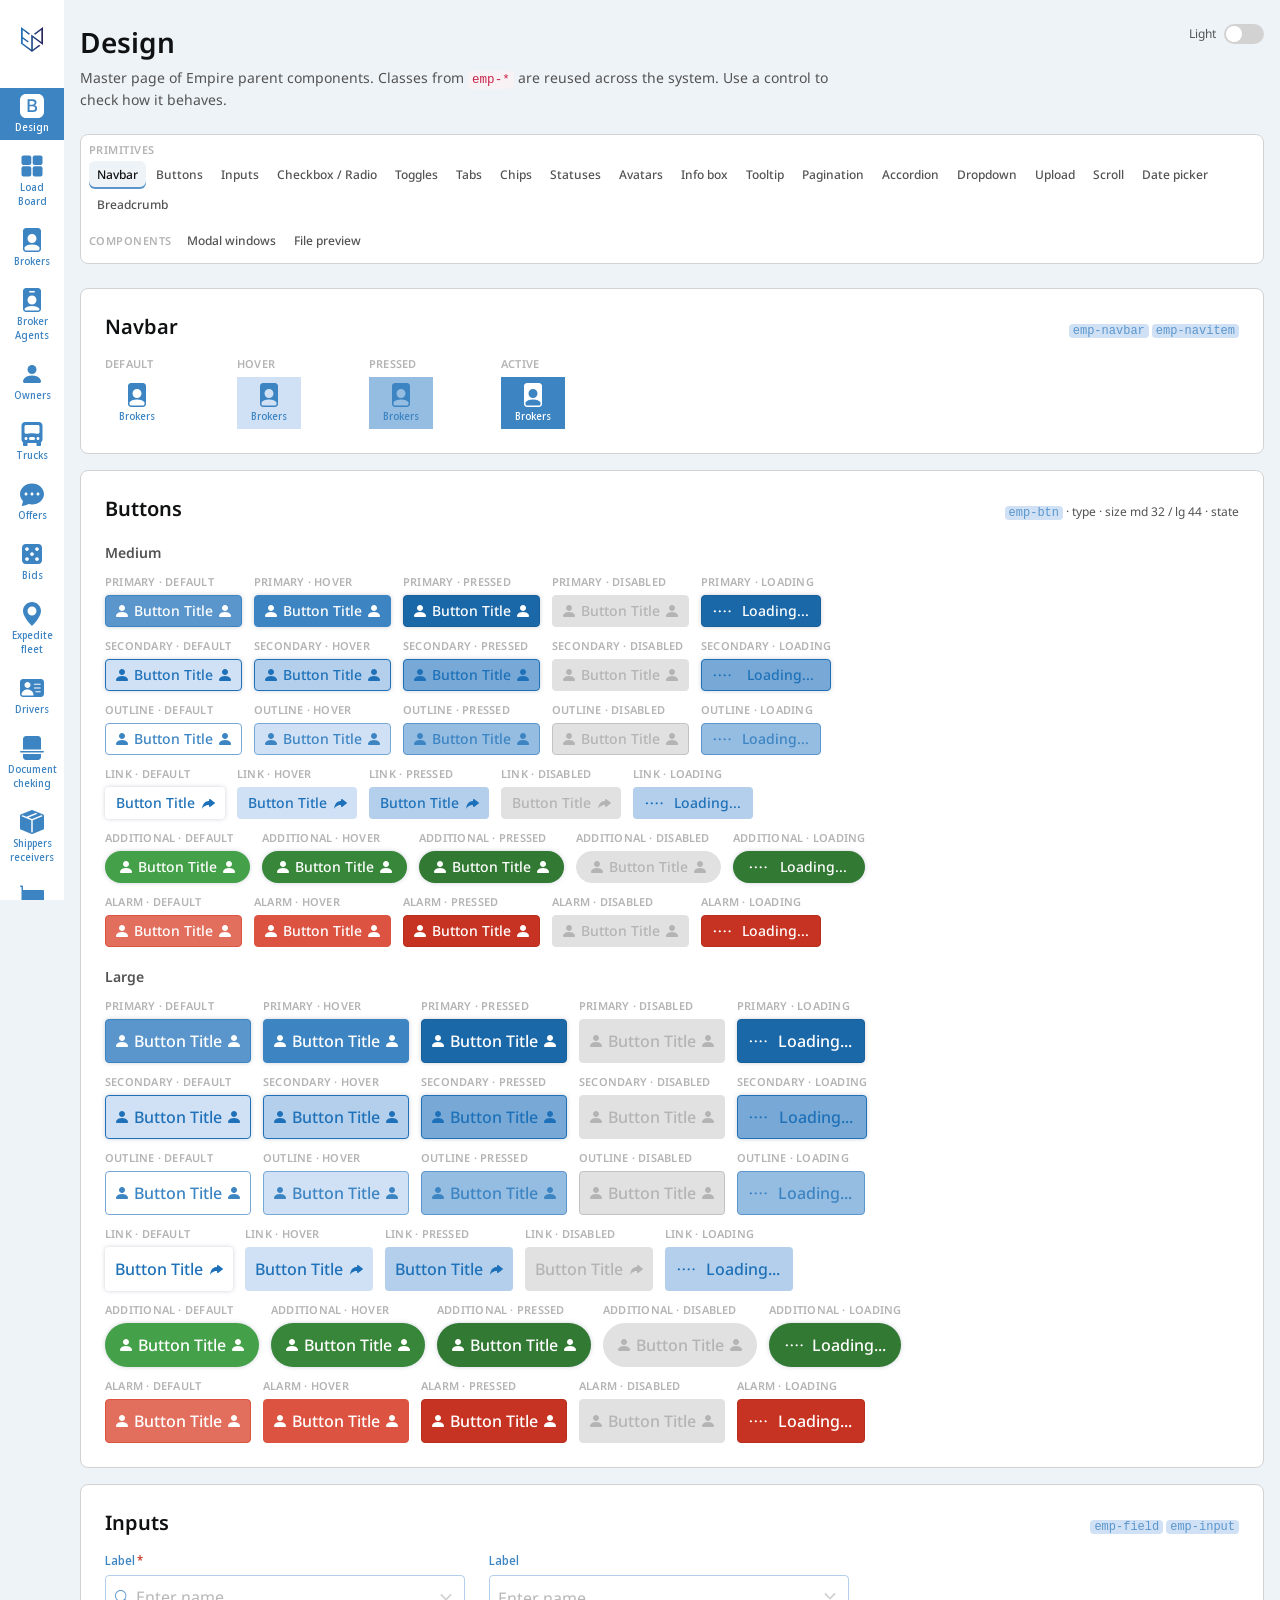
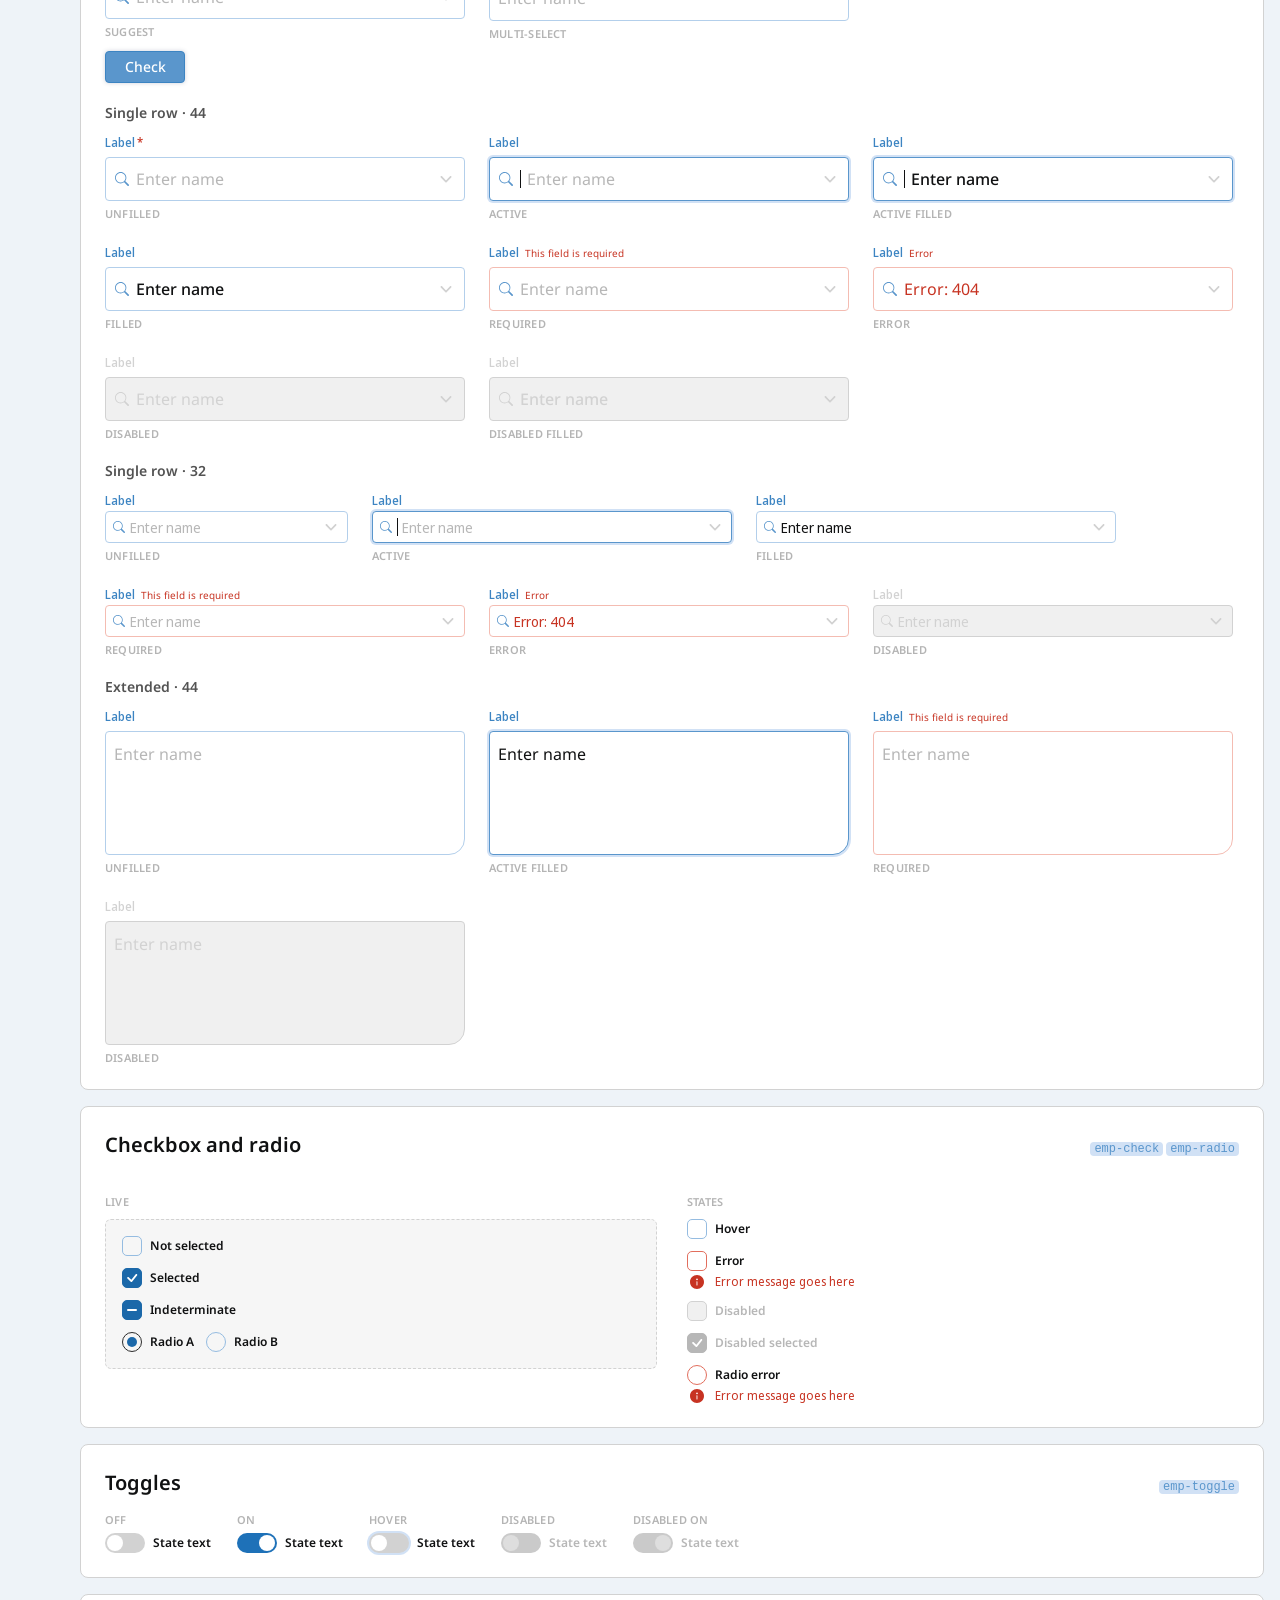
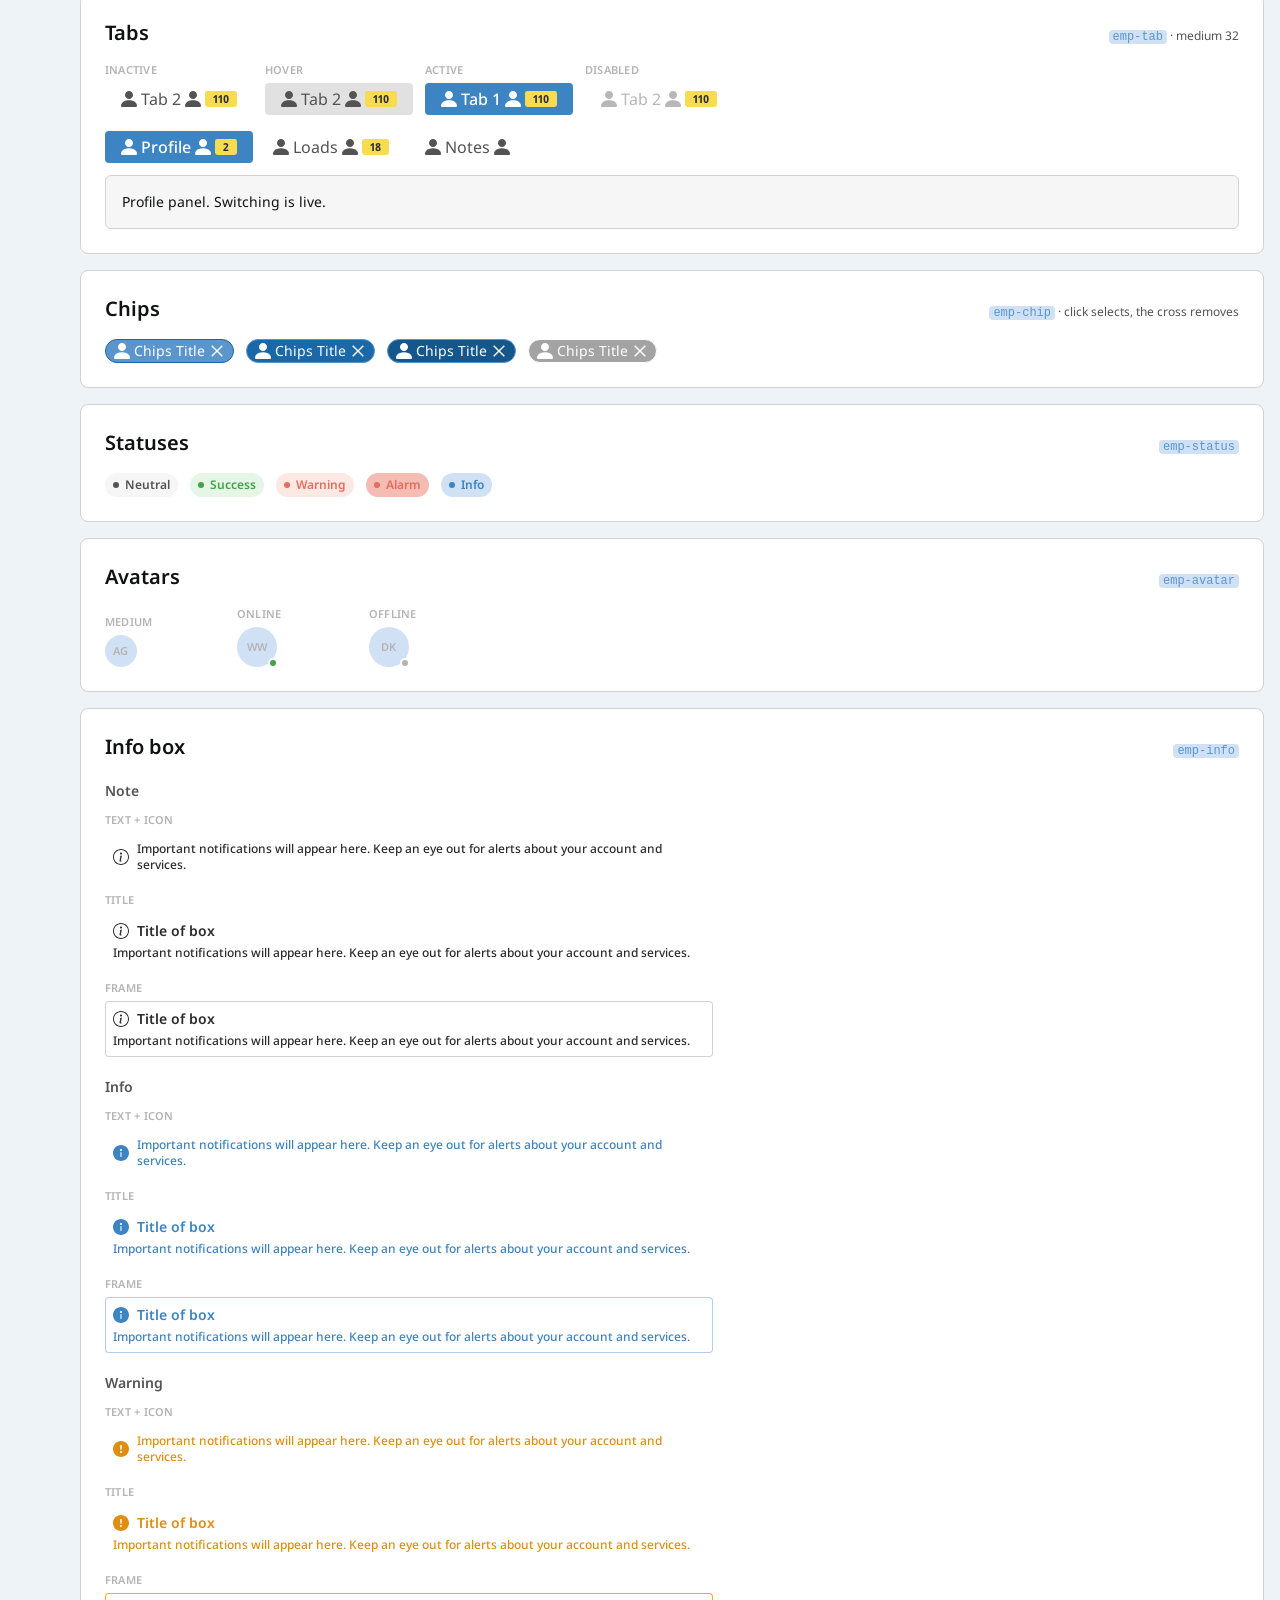
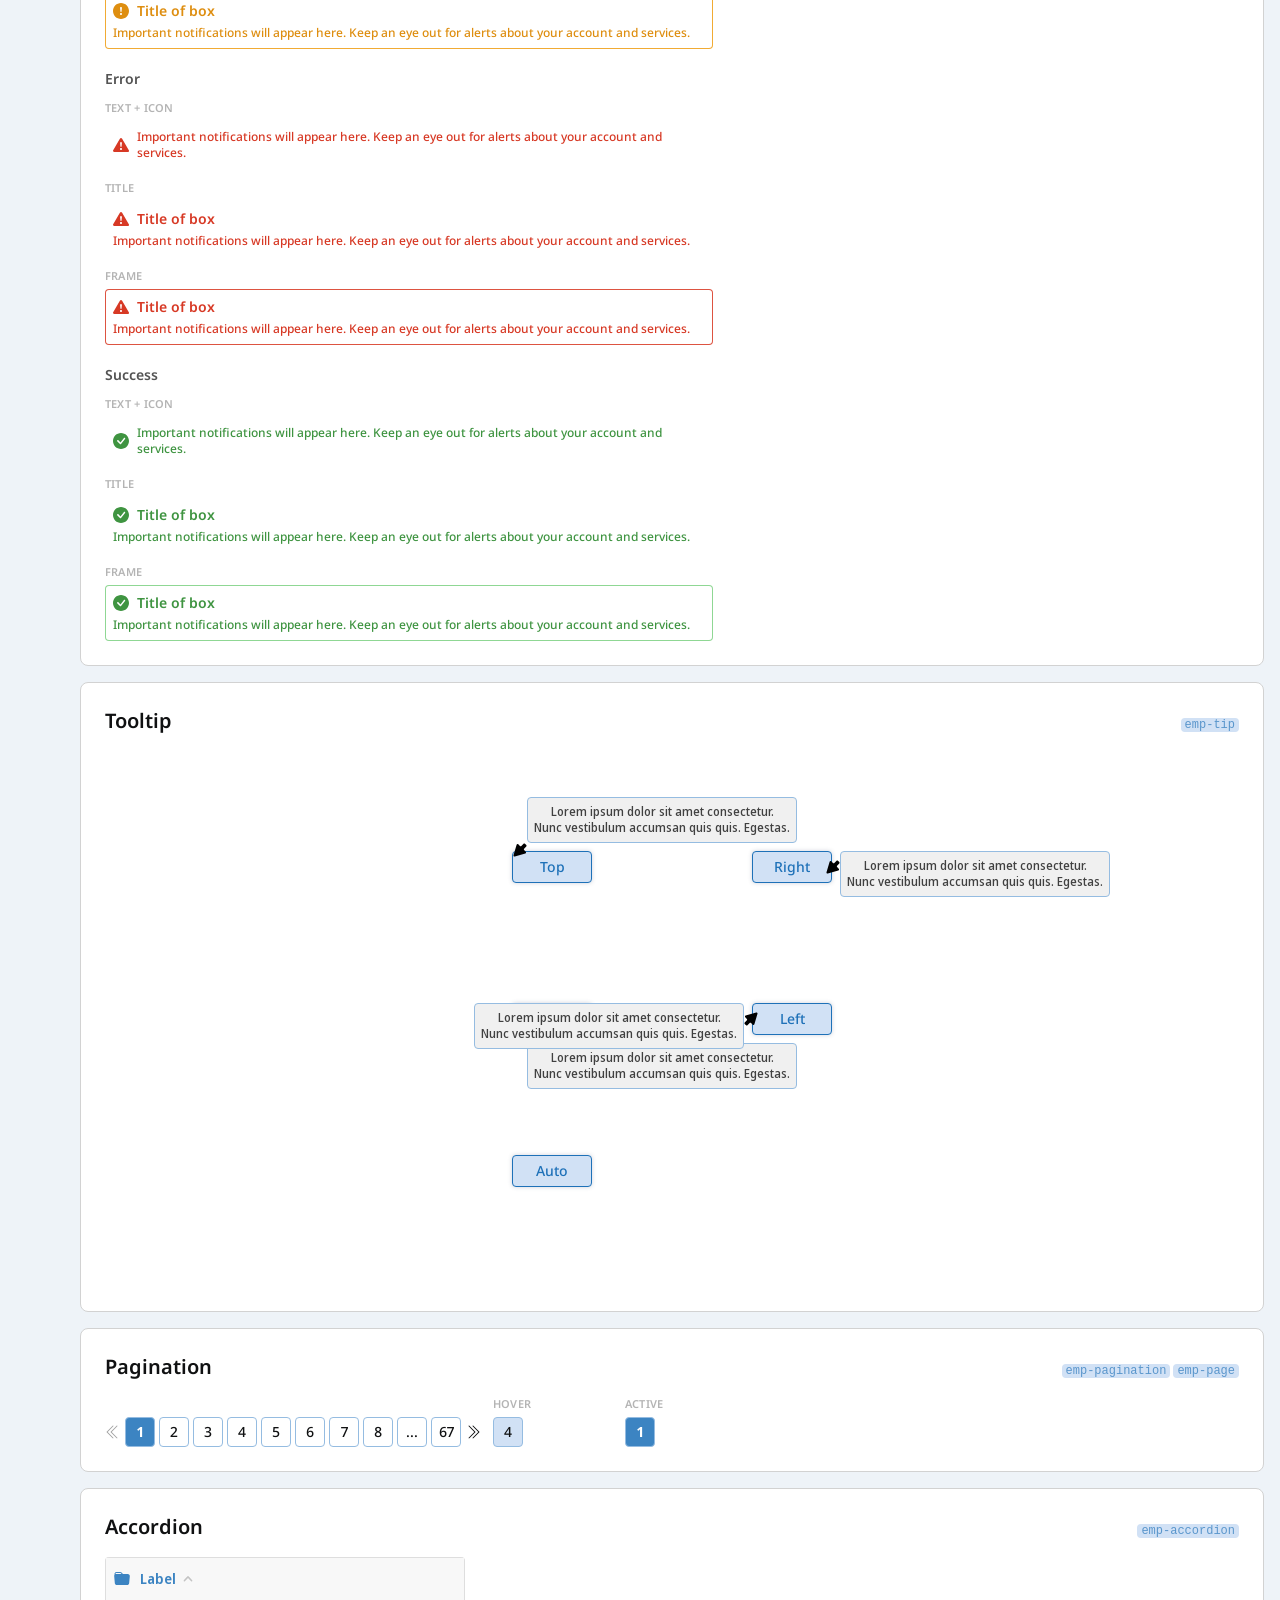
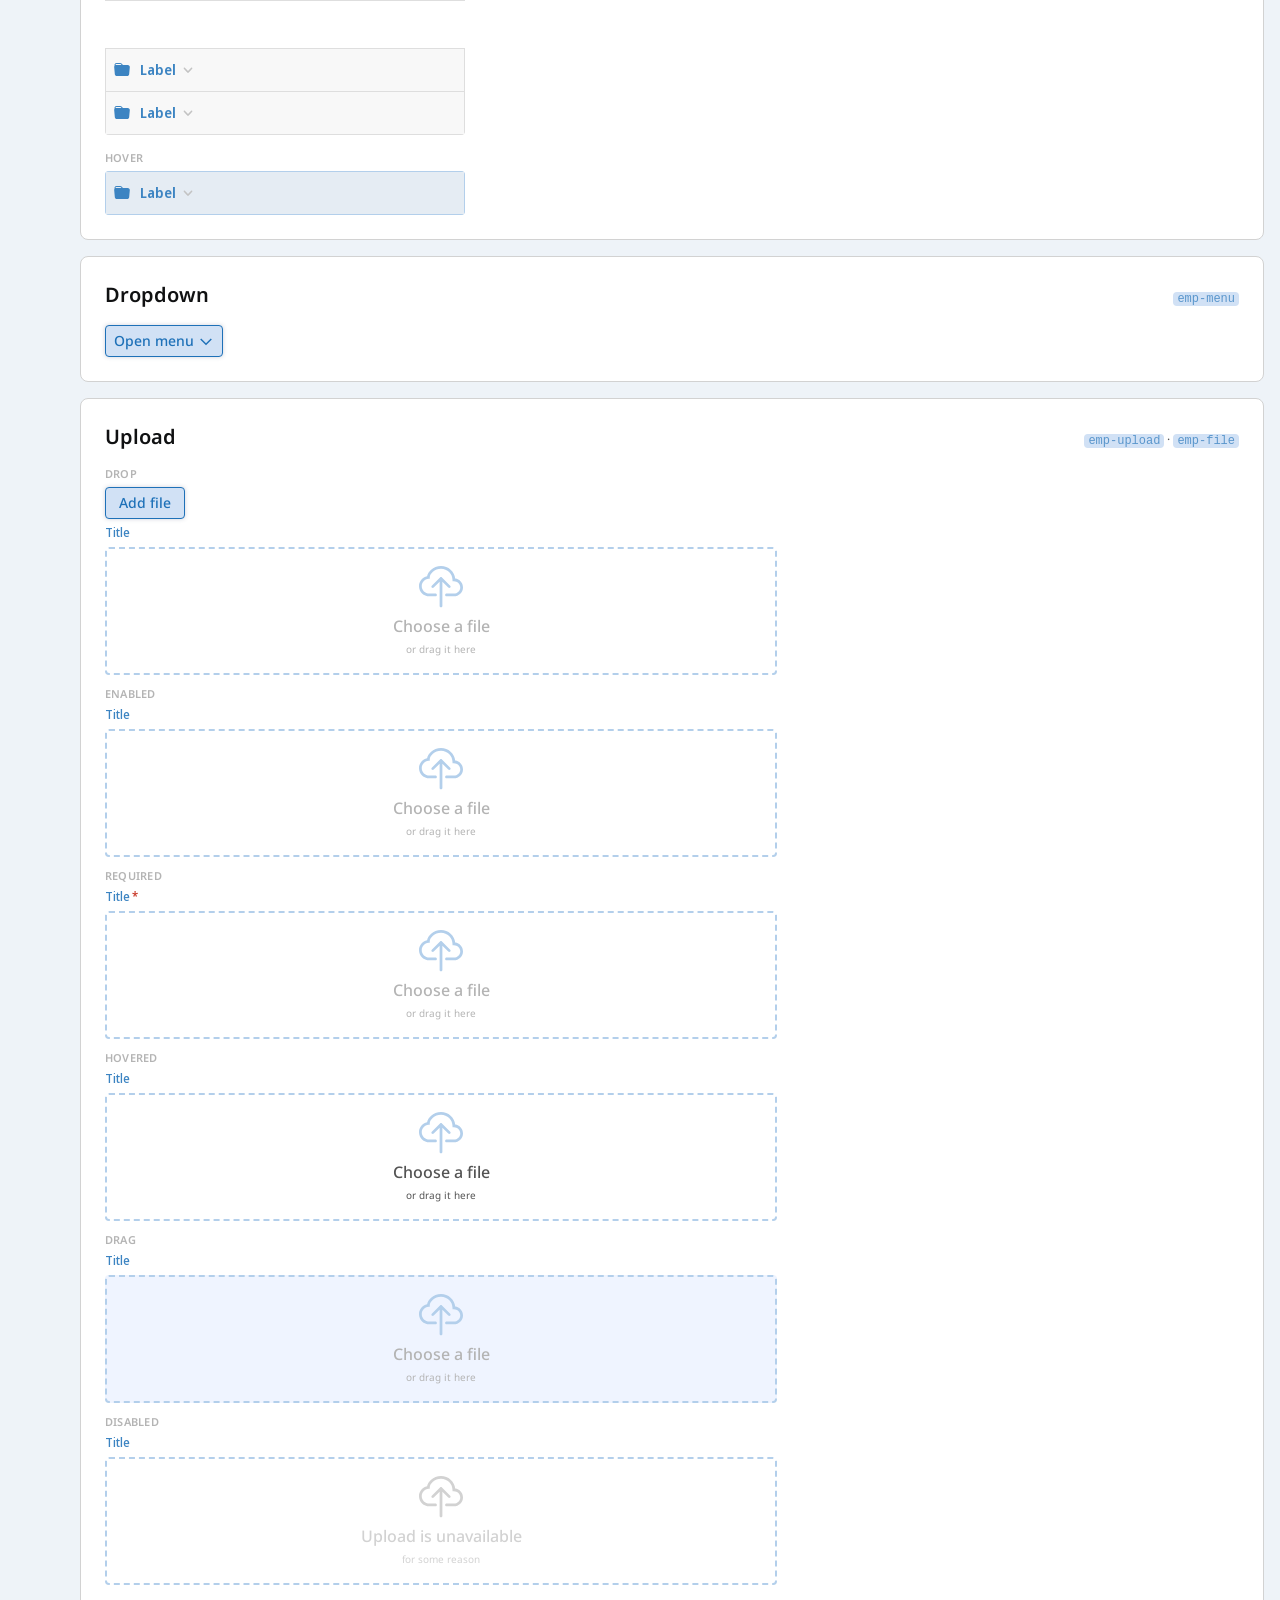
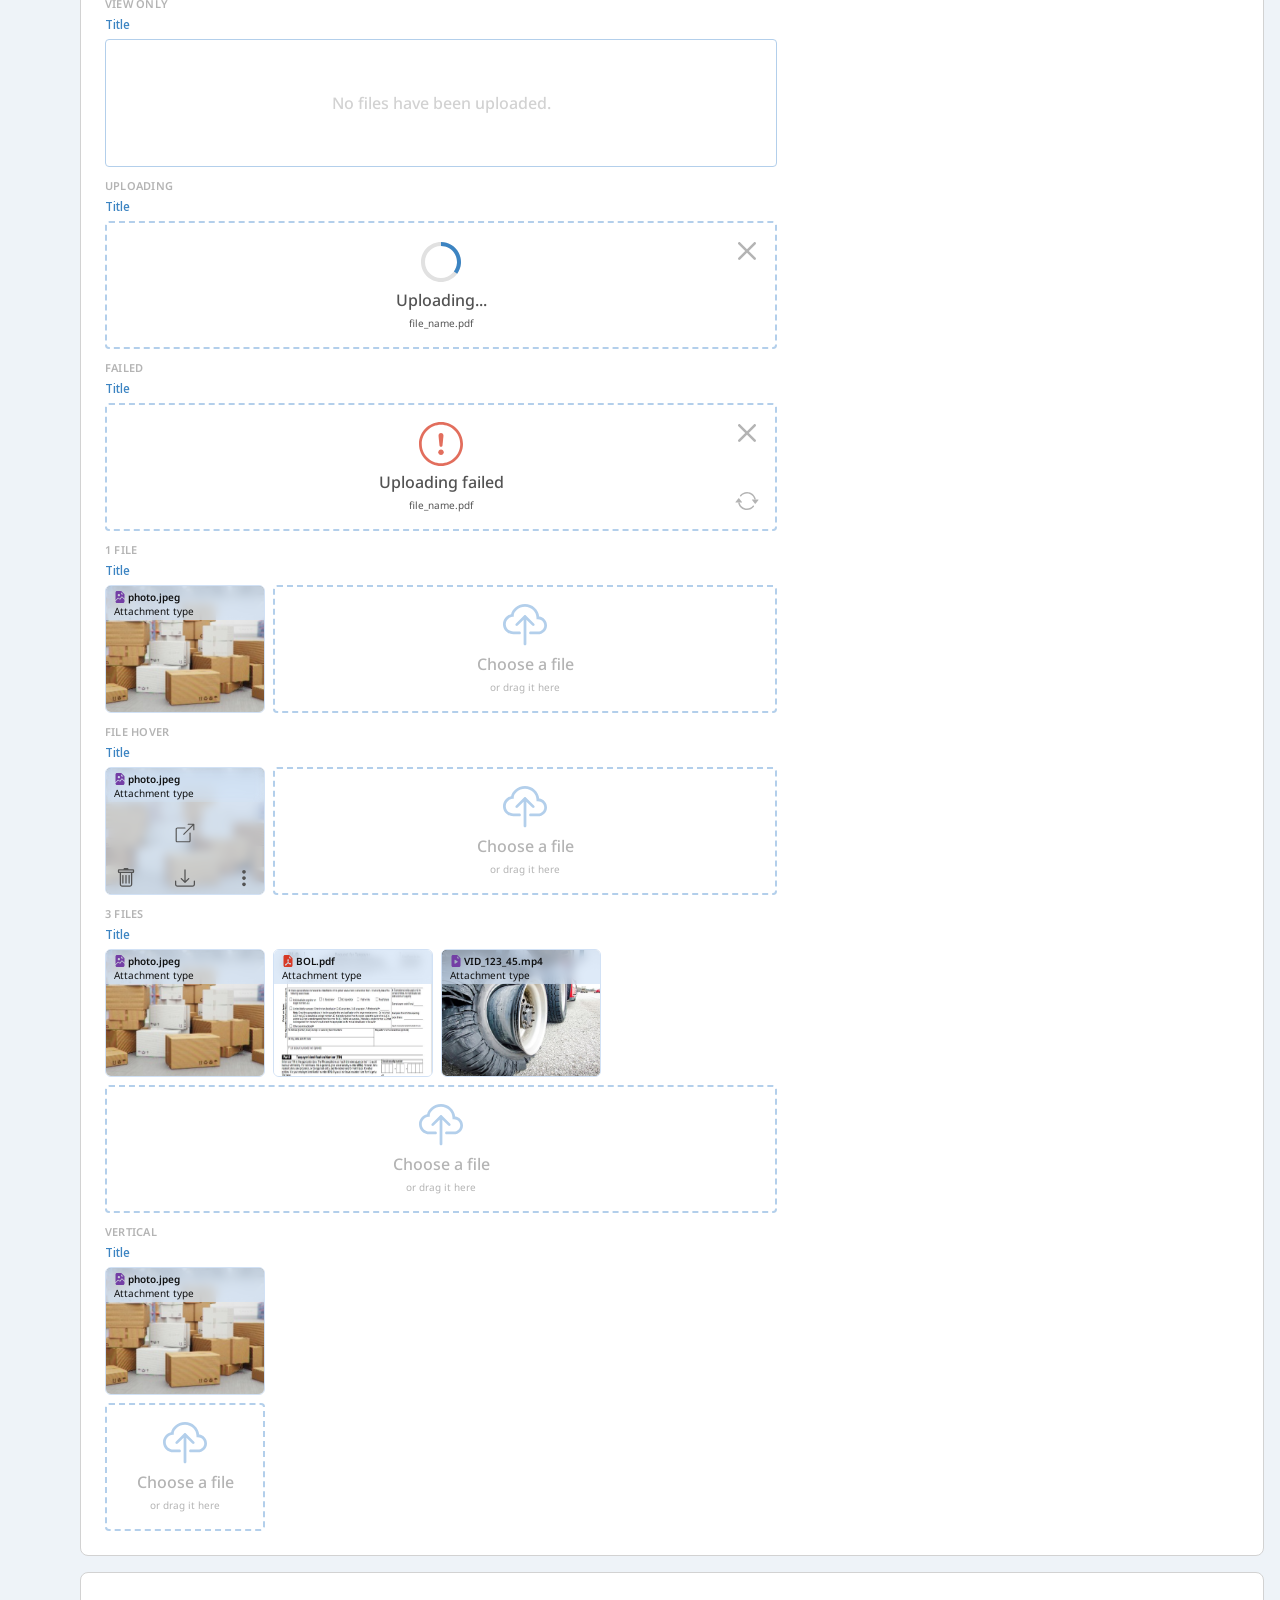
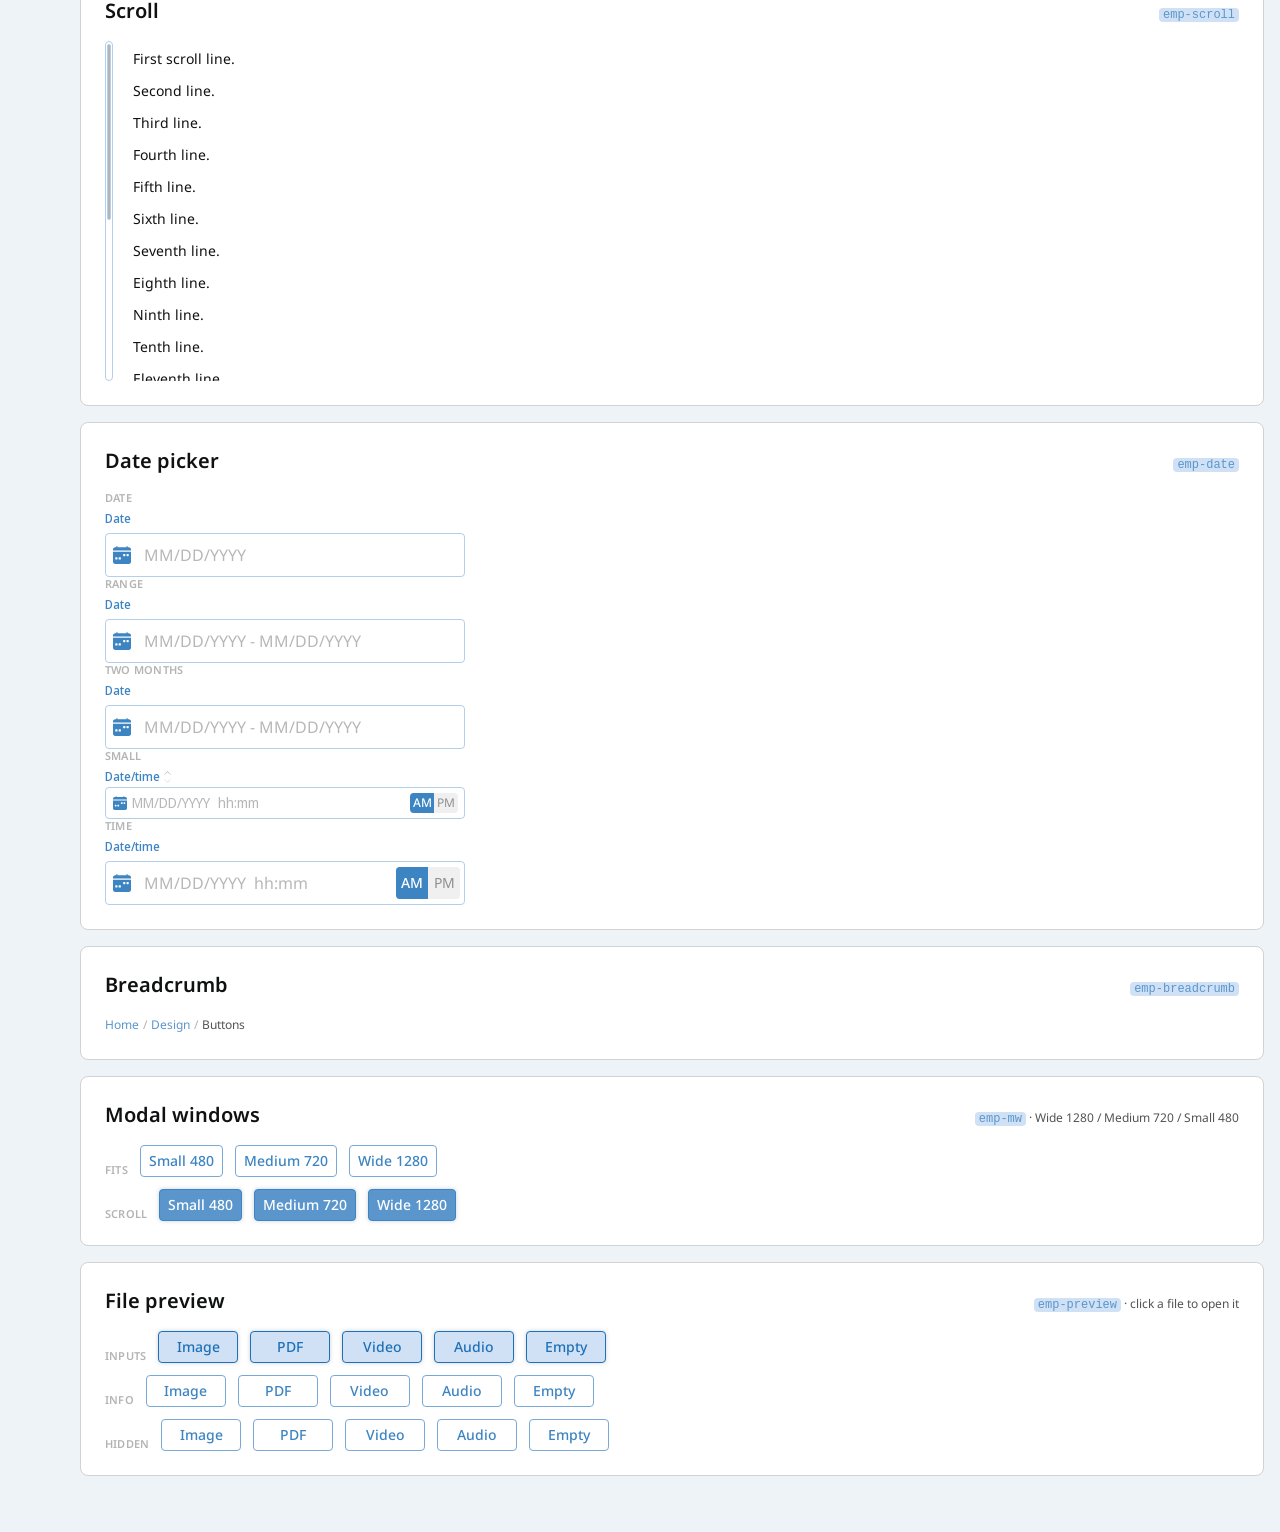
==== index.html @ f0c16c6b "Hide the empty PDF frame so it no longer covers the page. The frame stayed in the layout beside the " ====
<!DOCTYPE html>
<html lang="en">
<head>
    <meta charset="UTF-8">
    <meta name="viewport" content="width=device-width, initial-scale=1.0">
    <title>Design — Empire</title>
    <link rel="preconnect" href="https://fonts.googleapis.com">
    <link rel="preconnect" href="https://fonts.gstatic.com" crossorigin>
    <link href="https://fonts.googleapis.com/css2?family=Noto+Sans+Display:wght@400;500;600&family=Noto+Sans:wdth,wght@87.5,700;100,400;100,500;100,600;100,700&display=swap" rel="stylesheet">
    <link rel="stylesheet" href="https://cdn.jsdelivr.net/npm/bootstrap@3.4.1/dist/css/bootstrap.min.css">
    <link rel="stylesheet" href="css/empire.css?v=click34">
    <link rel="stylesheet" href="css/design.css?v=click24">
    <script>
        (function () {
            var theme = localStorage.getItem("emp-theme");
            if (theme === "dark" || theme === "light") {
                document.documentElement.setAttribute("data-theme", theme);
            }
        })();
    </script>
</head>
<body>
    <svg class="emp-sprite" aria-hidden="true">
        <symbol id="i-person" viewBox="0 0 12 12"><path fill="currentColor" d="M1 12C1 12 0 12 0 11C0 10 1 7 6 7C11 7 12 10 12 11C12 12 11 12 11 12H1Z"/><path fill="currentColor" d="M6 6C7.65685 6 9 4.65685 9 3C9 1.34315 7.65685 0 6 0C4.34315 0 3 1.34315 3 3C3 4.65685 4.34315 6 6 6Z"/></symbol>
        <symbol id="i-reply" viewBox="0 0 16 16"><path fill="currentColor" d="M5.92131 11.9003L1.35312 8.61889C0.882292 8.34142 0.882292 7.65858 1.35312 7.38111L5.92131 4.09969C6.39406 3.82109 7 4.15806 7 4.71858V6C8.5 6 13 6 14 14C11.5 9.5 7 10 7 10V11.2814C7 11.8419 6.39406 12.1789 5.92131 11.9003Z"/></symbol>
        <symbol id="i-plus" viewBox="0 0 16 16"><path d="M7 2h2v5h5v2H9v5H7V9H2V7h5V2z"/></symbol>
        <symbol id="i-x" viewBox="0 0 16 16"><path d="M3.2 2.2 8 7l4.8-4.8 1 1L9 8l4.8 4.8-1 1L8 9l-4.8 4.8-1-1L7 8 2.2 3.2l1-1z"/></symbol>
        <symbol id="i-x-lg" viewBox="0 0 24 24"><path fill="currentColor" d="M3.37658 3.37658C3.87868 2.87447 4.69275 2.87447 5.19485 3.37658L12 10.1817L18.8051 3.37658C19.3073 2.87447 20.1213 2.87447 20.6234 3.37658C21.1255 3.87868 21.1255 4.69275 20.6234 5.19485L13.8183 12L20.6234 18.8051C21.1255 19.3073 21.1255 20.1213 20.6234 20.6234C20.1213 21.1255 19.3073 21.1255 18.8051 20.6234L12 13.8183L5.19485 20.6234C4.69275 21.1255 3.87868 21.1255 3.37658 20.6234C2.87447 20.1213 2.87447 19.3073 3.37658 18.8051L10.1817 12L3.37658 5.19485C2.87447 4.69275 2.87447 3.87868 3.37658 3.37658Z"/></symbol>
        <symbol id="i-zoom-in" viewBox="0 0 24 24"><path fill="currentColor" fill-rule="evenodd" d="M9.75 18C14.3063 18 18 14.3063 18 9.75C18 5.19365 14.3063 1.5 9.75 1.5C5.19365 1.5 1.5 5.19365 1.5 9.75C1.5 14.3063 5.19365 18 9.75 18ZM19.5 9.75C19.5 15.1348 15.1348 19.5 9.75 19.5C4.36522 19.5 0 15.1348 0 9.75C0 4.36522 4.36522 0 9.75 0C15.1348 0 19.5 4.36522 19.5 9.75Z"/><path fill="currentColor" d="M15.5158 17.6132C15.5601 17.6732 15.6093 17.7307 15.6636 17.785L21.4393 23.5607C22.0251 24.1465 22.9749 24.1465 23.5607 23.5607C24.1465 22.9749 24.1465 22.0251 23.5607 21.4393L17.785 15.6636C17.7307 15.6093 17.6732 15.5601 17.6132 15.5158C17.0248 16.3169 16.3169 17.0248 15.5158 17.6132Z"/><path fill="currentColor" fill-rule="evenodd" d="M9.75 4.5C10.1642 4.5 10.5 4.83579 10.5 5.25V9H14.25C14.6642 9 15 9.33579 15 9.75C15 10.1642 14.6642 10.5 14.25 10.5H10.5V14.25C10.5 14.6642 10.1642 15 9.75 15C9.33579 15 9 14.6642 9 14.25V10.5H5.25C4.83579 10.5 4.5 10.1642 4.5 9.75C4.5 9.33579 4.83579 9 5.25 9H9V5.25C9 4.83579 9.33579 4.5 9.75 4.5Z"/></symbol>
        <symbol id="i-zoom-out" viewBox="0 0 24 24"><path fill="currentColor" fill-rule="evenodd" d="M9.75 18C14.3063 18 18 14.3063 18 9.75C18 5.19365 14.3063 1.5 9.75 1.5C5.19365 1.5 1.5 5.19365 1.5 9.75C1.5 14.3063 5.19365 18 9.75 18ZM19.5 9.75C19.5 15.1348 15.1348 19.5 9.75 19.5C4.36522 19.5 0 15.1348 0 9.75C0 4.36522 4.36522 0 9.75 0C15.1348 0 19.5 4.36522 19.5 9.75Z"/><path fill="currentColor" d="M15.5158 17.6132C15.5601 17.6732 15.6093 17.7307 15.6636 17.785L21.4393 23.5607C22.0251 24.1465 22.9749 24.1465 23.5607 23.5607C24.1465 22.9749 24.1465 22.0251 23.5607 21.4393L17.785 15.6636C17.7307 15.6093 17.6732 15.5601 17.6132 15.5158C17.0248 16.3169 16.3169 17.0248 15.5158 17.6132Z"/><path fill="currentColor" fill-rule="evenodd" d="M4.5 9.75C4.5 9.33579 4.83579 9 5.25 9H14.25C14.6642 9 15 9.33579 15 9.75C15 10.1642 14.6642 10.5 14.25 10.5H5.25C4.83579 10.5 4.5 10.1642 4.5 9.75Z"/></symbol>
        <symbol id="i-play" viewBox="0 0 24 24"><path fill="currentColor" d="M18.8946 13.0449L9.34919 18.5827C8.53875 19.0529 7.5 18.4842 7.5 17.5383V6.46269C7.5 5.51674 8.53875 4.94806 9.34919 5.41824L18.8946 10.956C19.7018 11.4243 19.7018 12.5767 18.8946 13.0449Z"/></symbol>
        <symbol id="i-play-lg" viewBox="0 0 40 40"><path fill="currentColor" d="M31.4911 21.7416L15.582 30.9712C14.2313 31.7549 12.5 30.8071 12.5 29.2305V10.7711C12.5 9.19456 14.2313 8.24677 15.582 9.0304L31.4911 18.2601C32.8363 19.0405 32.8363 20.9611 31.4911 21.7416Z"/></symbol>
        <symbol id="i-volume" viewBox="0 0 24 24"><path fill="currentColor" d="M17.3033 21.0156C19.6106 18.7083 21.0377 15.5208 21.0377 12C21.0377 8.47919 19.6106 5.29169 17.3033 2.98439L16.2426 4.04505C18.2785 6.0809 19.5377 8.8934 19.5377 12C19.5377 15.1066 18.2785 17.9191 16.2426 19.955L17.3033 21.0156Z"/><path fill="currentColor" d="M15.182 18.8943C16.9464 17.1299 18.0377 14.6924 18.0377 12C18.0377 9.30761 16.9464 6.87011 15.182 5.10571L14.1213 6.16637C15.6143 7.65933 16.5377 9.72183 16.5377 12C16.5377 14.2782 15.6143 16.3407 14.1213 17.8336L15.182 18.8943Z"/><path fill="currentColor" d="M13.0607 16.773C14.2822 15.5515 15.0377 13.864 15.0377 12C15.0377 10.136 14.2822 8.44854 13.0607 7.22703L12 8.28769C12.9501 9.23775 13.5377 10.5503 13.5377 12C13.5377 13.4497 12.9501 14.7622 12 15.7123L13.0607 16.773Z"/><path fill="currentColor" d="M10.0749 5.32403C10.3347 5.44892 10.5 5.7117 10.5 6.00001V18C10.5 18.2883 10.3347 18.5511 10.0749 18.676C9.81504 18.8009 9.50661 18.7658 9.28148 18.5857L5.73691 15.75H2.25C1.83579 15.75 1.5 15.4142 1.5 15V9.00001C1.5 8.58579 1.83579 8.25001 2.25 8.25001H5.73691L9.28148 5.41436C9.50661 5.23425 9.81504 5.19914 10.0749 5.32403Z"/></symbol>
        <symbol id="i-dots" viewBox="0 0 24 24"><path fill="currentColor" d="M14.25 19.5C14.25 20.7426 13.2426 21.75 12 21.75C10.7574 21.75 9.75 20.7426 9.75 19.5C9.75 18.2574 10.7574 17.25 12 17.25C13.2426 17.25 14.25 18.2574 14.25 19.5ZM14.25 12C14.25 13.2426 13.2426 14.25 12 14.25C10.7574 14.25 9.75 13.2426 9.75 12C9.75 10.7574 10.7574 9.75 12 9.75C13.2426 9.75 14.25 10.7574 14.25 12ZM14.25 4.5C14.25 5.74264 13.2426 6.75 12 6.75C10.7574 6.75 9.75 5.74264 9.75 4.5C9.75 3.25736 10.7574 2.25 12 2.25C13.2426 2.25 14.25 3.25736 14.25 4.5Z"/></symbol>
        <symbol id="i-expand" viewBox="0 0 24 24"><g transform="translate(0.038 15.037)"><path fill="currentColor" fill-rule="evenodd" d="M8.70495 0.21967C8.41206 -0.0732233 7.93718 -0.0732233 7.64429 0.21967L1.5 6.36396L1.5 2.2123C1.5 1.79809 1.16421 1.4623 0.750001 1.4623C0.335788 1.4623 0 1.79809 5.05762e-07 2.2123L0 8.17462C0 8.58883 0.335788 8.92462 0.750001 8.92462L6.71225 8.92462C7.12647 8.92462 7.46225 8.58883 7.46225 8.17462C7.46225 7.7604 7.12647 7.42462 6.71225 7.42462L2.56066 7.42462L8.70495 1.28033C8.99784 0.987437 8.99784 0.512563 8.70495 0.21967Z"/></g><g transform="translate(23.962 8.963) scale(-1 -1)"><path fill="currentColor" fill-rule="evenodd" d="M8.70495 0.21967C8.41206 -0.0732233 7.93718 -0.0732233 7.64429 0.21967L1.5 6.36396L1.5 2.2123C1.5 1.79809 1.16421 1.4623 0.750001 1.4623C0.335788 1.4623 0 1.79809 5.05762e-07 2.2123L0 8.17462C0 8.58883 0.335788 8.92462 0.750001 8.92462L6.71225 8.92462C7.12647 8.92462 7.46225 8.58883 7.46225 8.17462C7.46225 7.7604 7.12647 7.42462 6.71225 7.42462L2.56066 7.42462L8.70495 1.28033C8.99784 0.987437 8.99784 0.512563 8.70495 0.21967Z"/></g></symbol>
        <symbol id="i-fullscreen" viewBox="0 0 24 24"><g transform="translate(0.038 15.037)"><path fill="currentColor" fill-rule="evenodd" d="M8.70495 0.21967C8.41206 -0.0732233 7.93718 -0.0732233 7.64429 0.21967L1.5 6.36396L1.5 2.2123C1.5 1.79809 1.16421 1.4623 0.750001 1.4623C0.335788 1.4623 0 1.79809 5.05762e-07 2.2123L0 8.17462C0 8.58883 0.335788 8.92462 0.750001 8.92462L6.71225 8.92462C7.12647 8.92462 7.46225 8.58883 7.46225 8.17462C7.46225 7.7604 7.12647 7.42462 6.71225 7.42462L2.56066 7.42462L8.70495 1.28033C8.99784 0.987437 8.99784 0.512563 8.70495 0.21967Z"/></g><g transform="translate(23.962 15.037) scale(-1 1)"><path fill="currentColor" fill-rule="evenodd" d="M8.70495 0.21967C8.41206 -0.0732233 7.93718 -0.0732233 7.64429 0.21967L1.5 6.36396L1.5 2.2123C1.5 1.79809 1.16421 1.4623 0.750001 1.4623C0.335788 1.4623 0 1.79809 5.05762e-07 2.2123L0 8.17462C0 8.58883 0.335788 8.92462 0.750001 8.92462L6.71225 8.92462C7.12647 8.92462 7.46225 8.58883 7.46225 8.17462C7.46225 7.7604 7.12647 7.42462 6.71225 7.42462L2.56066 7.42462L8.70495 1.28033C8.99784 0.987437 8.99784 0.512563 8.70495 0.21967Z"/></g><g transform="translate(23.962 8.963) scale(-1 -1)"><path fill="currentColor" fill-rule="evenodd" d="M8.70495 0.21967C8.41206 -0.0732233 7.93718 -0.0732233 7.64429 0.21967L1.5 6.36396L1.5 2.2123C1.5 1.79809 1.16421 1.4623 0.750001 1.4623C0.335788 1.4623 0 1.79809 5.05762e-07 2.2123L0 8.17462C0 8.58883 0.335788 8.92462 0.750001 8.92462L6.71225 8.92462C7.12647 8.92462 7.46225 8.58883 7.46225 8.17462C7.46225 7.7604 7.12647 7.42462 6.71225 7.42462L2.56066 7.42462L8.70495 1.28033C8.99784 0.987437 8.99784 0.512563 8.70495 0.21967Z"/></g><g transform="translate(0.038 8.963) scale(1 -1)"><path fill="currentColor" fill-rule="evenodd" d="M8.70495 0.21967C8.41206 -0.0732233 7.93718 -0.0732233 7.64429 0.21967L1.5 6.36396L1.5 2.2123C1.5 1.79809 1.16421 1.4623 0.750001 1.4623C0.335788 1.4623 0 1.79809 5.05762e-07 2.2123L0 8.17462C0 8.58883 0.335788 8.92462 0.750001 8.92462L6.71225 8.92462C7.12647 8.92462 7.46225 8.58883 7.46225 8.17462C7.46225 7.7604 7.12647 7.42462 6.71225 7.42462L2.56066 7.42462L8.70495 1.28033C8.99784 0.987437 8.99784 0.512563 8.70495 0.21967Z"/></g></symbol>
        <symbol id="i-chevron" viewBox="0 0 16 16"><path d="M3.2 5.5 8 10.3l4.8-4.8 1 1L8 12.3 2.2 6.5l1-1z"/></symbol>
        <symbol id="i-chevron-sm" viewBox="0 0 16 16"><path fill="currentColor" fill-rule="evenodd" d="M4.09012 6.09298C4.21028 5.969 4.4051 5.969 4.52526 6.09298L8 9.67802L11.4747 6.09298C11.5949 5.969 11.7897 5.969 11.9099 6.09298C12.03 6.21695 12.03 6.41796 11.9099 6.54194L8.21757 10.3515C8.09741 10.4754 7.90259 10.4754 7.78243 10.3515L4.09012 6.54194C3.96996 6.41796 3.96996 6.21695 4.09012 6.09298Z"/><path fill="currentColor" fill-rule="evenodd" d="M3.80289 5.81459C4.08021 5.52847 4.53517 5.52847 4.81249 5.81459L8 9.10329L11.1875 5.81459C11.4648 5.52847 11.9198 5.52847 12.1971 5.81459C12.4676 6.0937 12.4676 6.54121 12.1971 6.82032L11.9099 6.54194L12.1971 6.82032L8.5048 10.6298C8.22748 10.916 7.77252 10.916 7.4952 10.6298L3.80289 6.82032C3.53237 6.54121 3.53237 6.0937 3.80289 5.81459"/></symbol>
        <symbol id="i-folder" viewBox="0 0 16 16"><path fill="currentColor" d="M9.82843 3H13.8099C14.986 3 15.9082 4.00984 15.8017 5.18107L15.1654 12.1811C15.0717 13.2112 14.208 14 13.1736 14H2.82643C1.79202 14 0.928294 13.2112 0.834643 12.1811L0.19828 5.18107C0.154224 4.69646 0.286278 4.23948 0.539556 3.87023L0.5 3C0.5 1.89543 1.39543 1 2.5 1H6.17157C6.70201 1 7.21071 1.21071 7.58579 1.58579L8.41421 2.41421C8.78929 2.78929 9.29799 3 9.82843 3ZM1.50647 3.11964C1.71927 3.04231 1.94935 3 2.19007 3H7.58579L6.87868 2.29289C6.69114 2.10536 6.43679 2 6.17157 2H2.5C1.95402 2 1.51024 2.43755 1.50017 2.98112L1.50647 3.11964Z"/></symbol>
        <symbol id="i-chevron-left" viewBox="0 0 16 16"><path fill="currentColor" fill-rule="evenodd" d="M8.35355 1.64645C8.54882 1.84171 8.54882 2.15829 8.35355 2.35355L2.70711 8L8.35355 13.6464C8.54882 13.8417 8.54882 14.1583 8.35355 14.3536C8.15829 14.5488 7.84171 14.5488 7.64645 14.3536L1.64645 8.35355C1.45118 8.15829 1.45118 7.84171 1.64645 7.64645L7.64645 1.64645C7.84171 1.45118 8.15829 1.45118 8.35355 1.64645Z"/><path fill="currentColor" fill-rule="evenodd" d="M12.3536 1.64645C12.5488 1.84171 12.5488 2.15829 12.3536 2.35355L6.70711 8L12.3536 13.6464C12.5488 13.8417 12.5488 14.1583 12.3536 14.3536C12.1583 14.5488 11.8417 14.5488 11.6464 14.3536L5.64645 8.35355C5.45118 8.15829 5.45118 7.84171 5.64645 7.64645L11.6464 1.64645C11.8417 1.45118 12.1583 1.45118 12.3536 1.64645Z"/></symbol>
        <symbol id="i-chevron-right" viewBox="0 0 16 16"><path fill="currentColor" fill-rule="evenodd" d="M3.64645 1.64645C3.84171 1.45118 4.15829 1.45118 4.35355 1.64645L10.3536 7.64645C10.5488 7.84171 10.5488 8.15829 10.3536 8.35355L4.35355 14.3536C4.15829 14.5488 3.84171 14.5488 3.64645 14.3536C3.45118 14.1583 3.45118 13.8417 3.64645 13.6464L9.29289 8L3.64645 2.35355C3.45118 2.15829 3.45118 1.84171 3.64645 1.64645Z"/><path fill="currentColor" fill-rule="evenodd" d="M7.64645 1.64645C7.84171 1.45118 8.15829 1.45118 8.35355 1.64645L14.3536 7.64645C14.5488 7.84171 14.5488 8.15829 14.3536 8.35355L8.35355 14.3536C8.15829 14.5488 7.84171 14.5488 7.64645 14.3536C7.45118 14.1583 7.45118 13.8417 7.64645 13.6464L13.2929 8L7.64645 2.35355C7.45118 2.15829 7.45118 1.84171 7.64645 1.64645Z"/></symbol>
        <symbol id="i-search" viewBox="0 0 16 16"><path d="M7 1.5a5.5 5.5 0 0 1 4.4 8.8l3 3-1.1 1.1-3-3A5.5 5.5 0 1 1 7 1.5zm0 2a3.5 3.5 0 1 0 0 7 3.5 3.5 0 0 0 0-7z"/></symbol>
        <symbol id="i-input-search" viewBox="0 0 14 14"><path fill="currentColor" d="M10.2744 9.0509C10.9663 8.10889 11.375 6.94592 11.375 5.6875C11.375 2.54638 8.82862 0 5.6875 0C2.54638 0 0 2.54638 0 5.6875C0 8.82862 2.54638 11.375 5.6875 11.375C6.94626 11.375 8.10951 10.9661 9.05166 10.2738L9.0509 10.2744C9.07671 10.3094 9.10545 10.3429 9.13713 10.3746L12.5063 13.7437C12.848 14.0854 13.402 14.0854 13.7437 13.7437C14.0854 13.402 14.0854 12.848 13.7437 12.5063L10.3746 9.13713C10.3429 9.10545 10.3094 9.07671 10.2744 9.0509ZM10.5 5.6875C10.5 8.34537 8.34537 10.5 5.6875 10.5C3.02963 10.5 0.875 8.34537 0.875 5.6875C0.875 3.02963 3.02963 0.875 5.6875 0.875C8.34537 0.875 10.5 3.02963 10.5 5.6875Z"/></symbol>
        <symbol id="i-input-search-sm" viewBox="0 0 12 12"><path fill="currentColor" d="M8.80662 7.75792C9.39969 6.95048 9.75 5.95365 9.75 4.875C9.75 2.18261 7.56739 0 4.875 0C2.18261 0 0 2.18261 0 4.875C0 7.56739 2.18261 9.75 4.875 9.75C5.95394 9.75 6.95101 9.3995 7.75856 8.80614L7.75792 8.80662C7.78004 8.83661 7.80467 8.86533 7.83182 8.89248L10.7197 11.7803C11.0126 12.0732 11.4874 12.0732 11.7803 11.7803C12.0732 11.4874 12.0732 11.0126 11.7803 10.7197L8.89248 7.83182C8.86533 7.80467 8.83661 7.78004 8.80662 7.75792ZM9 4.875C9 7.15317 7.15317 9 4.875 9C2.59683 9 0.75 7.15317 0.75 4.875C0.75 2.59683 2.59683 0.75 4.875 0.75C7.15317 0.75 9 2.59683 9 4.875Z"/></symbol>
        <symbol id="i-input-chevron" viewBox="0 0 20 20"><path fill="currentColor" fill-rule="evenodd" d="M5.11265 7.61622C5.26285 7.46125 5.50638 7.46125 5.65658 7.61622L10 12.0975L14.3434 7.61622C14.4936 7.46125 14.7371 7.46125 14.8873 7.61622C15.0376 7.77119 15.0376 8.02245 14.8873 8.17742L10.272 12.9393C10.1218 13.0943 9.87824 13.0943 9.72804 12.9393L5.11265 8.17742C4.96245 8.02245 4.96245 7.77119 5.11265 7.61622Z"/><path fill="currentColor" fill-rule="evenodd" d="M4.75362 7.26824C5.10027 6.91058 5.66896 6.91058 6.01561 7.26824L10 11.3791L13.9844 7.26824C14.331 6.91058 14.8997 6.91058 15.2464 7.26824C15.5845 7.61713 15.5845 8.17651 15.2464 8.52541L14.8873 8.17742M14.8873 8.17742L15.2464 8.52541L10.631 13.2873C10.2843 13.645 9.71565 13.645 9.369 13.2873L4.75362 8.52541C4.41546 8.17651 4.41546 7.61713 4.75362 7.26824"/></symbol>
        <symbol id="i-chip-x" viewBox="0 0 16 16"><path fill="currentColor" d="M2.25105 2.25105C2.58579 1.91632 3.1285 1.91632 3.46323 2.25105L8 6.78782L12.5368 2.25105C12.8715 1.91632 13.4142 1.91632 13.7489 2.25105C14.0837 2.58579 14.0837 3.1285 13.7489 3.46323L9.21218 8L13.7489 12.5368C14.0837 12.8715 14.0837 13.4142 13.7489 13.7489C13.4142 14.0837 12.8715 14.0837 12.5368 13.7489L8 9.21218L3.46323 13.7489C3.1285 14.0837 2.58579 14.0837 2.25105 13.7489C1.91632 13.4142 1.91632 12.8715 2.25105 12.5368L6.78782 8L2.25105 3.46323C1.91632 3.1285 1.91632 2.58579 2.25105 2.25105Z"/></symbol>
<symbol id="i-question" viewBox="0 0 24 24"><path fill="currentColor" d="M6.80977 0.21967C6.95042 0.0790176 7.14118 0 7.3401 0H16.6599C16.8588 0 17.0496 0.0790176 17.1902 0.21967L23.7803 6.80977C23.921 6.95042 24 7.14118 24 7.3401V16.6599C24 16.8588 23.921 17.0496 23.7803 17.1902L17.1902 23.7803C17.0496 23.921 16.8588 24 16.6599 24H7.3401C7.14118 24 6.95042 23.921 6.80977 23.7803L0.21967 17.1902C0.0790176 17.0496 0 16.8588 0 16.6599V7.3401C0 7.14118 0.0790176 6.95042 0.21967 6.80977L6.80977 0.21967ZM7.65076 1.5L1.5 7.65076V16.3492L7.65076 22.5H16.3492L22.5 16.3492V7.65076L16.3492 1.5H7.65076Z"/><path fill="currentColor" d="M7.88267 8.67922C7.87128 8.88355 8.03986 9.04907 8.2445 9.04907H9.48123C9.68834 9.04907 9.85302 8.88019 9.88084 8.67496C10.0143 7.69077 10.6898 6.97339 11.8938 6.97339C12.9221 6.97339 13.8648 7.48755 13.8648 8.72534C13.8648 9.67749 13.303 10.1155 12.4175 10.782C11.4082 11.5151 10.6084 12.3721 10.6656 13.7622L10.67 14.0874C10.6728 14.2925 10.8399 14.4573 11.045 14.4573H12.2615C12.4686 14.4573 12.6365 14.2894 12.6365 14.0823V13.9241C12.6365 12.8481 13.0459 12.5339 14.1504 11.696C15.0645 11.001 16.0166 10.2297 16.0166 8.61108C16.0166 6.34497 14.1028 5.25 12.0081 5.25C10.1075 5.25 8.02446 6.13592 7.88267 8.67922ZM10.218 17.3232C10.218 18.123 10.856 18.7134 11.732 18.7134C12.646 18.7134 13.2744 18.123 13.2744 17.3232C13.2744 16.4949 12.646 15.9141 11.732 15.9141C10.856 15.9141 10.218 16.4949 10.218 17.3232Z"/></symbol>
        <symbol id="i-info" viewBox="0 0 16 16"><path d="M8 1.5a6.5 6.5 0 1 1 0 13 6.5 6.5 0 0 1 0-13zM7.2 7h1.6v5H7.2V7zm0-2.5h1.6V6H7.2V4.5z"/></symbol>
        <symbol id="i-info-fill" viewBox="0 0 14 14"><path fill="currentColor" d="M7 0C10.866 0 14 3.13401 14 7C14 10.866 10.866 14 7 14C3.13401 14 0 10.866 0 7C0 3.13401 3.13401 0 7 0ZM6.99902 6.125C6.75066 6.125 6.54229 6.31342 6.51758 6.56055V9.62891C6.47096 10.0951 6.53054 10.5 6.99902 10.5C7.46705 10.4998 7.48406 10.0977 7.4375 9.63184V6.5625C7.4128 6.31549 7.24719 6.12518 6.99902 6.125ZM7 3.5C6.51675 3.5 6.125 3.89175 6.125 4.375C6.125 4.85825 6.51675 5.25 7 5.25C7.48325 5.25 7.875 4.85825 7.875 4.375C7.875 3.89175 7.48325 3.5 7 3.5Z"/></symbol>
        <symbol id="i-check" viewBox="0 0 20 20"><path fill="currentColor" d="M13.712 6.21209C14.0782 5.84597 14.6717 5.84597 15.0379 6.21209C15.3995 6.57371 15.4039 7.15727 15.0512 7.52434L10.0609 13.7622C10.0537 13.7712 10.046 13.7798 10.0379 13.7879C9.67175 14.154 9.07816 14.154 8.71204 13.7879L5.40398 10.4799C5.03787 10.1137 5.03787 9.52015 5.40398 9.15403C5.7701 8.78791 6.36369 8.78791 6.72981 9.15403L9.34671 11.7709L13.6872 6.24013C13.6949 6.23029 13.7032 6.22093 13.712 6.21209Z"/></symbol>
        <symbol id="i-cursor" viewBox="0 0 14 14"><path fill="currentColor" d="M13.2929 11.9683C13.6834 11.5778 13.6834 10.9446 13.2929 10.5541L11.0968 8.35801C10.7063 7.96749 10.7063 7.33432 11.0968 6.9438L12.7578 5.28284C13.2948 4.74585 13.0608 3.82982 12.3321 3.61614L1.75579 0.514852C0.996979 0.292345 0.29232 0.996988 0.514808 1.75581L3.61581 12.3321C3.82947 13.0608 4.74547 13.2948 5.28248 12.7579L6.9438 11.0967C7.33433 10.7062 7.96746 10.7063 8.35797 11.0968L10.5541 13.2929C10.9446 13.6834 11.5778 13.6834 11.9683 13.2929L13.2929 11.9683Z"/></symbol>
        <symbol id="i-info-circle" viewBox="0 0 16 16"><path fill="currentColor" d="M8 15C4.13401 15 1 11.866 1 8C1 4.13401 4.13401 1 8 1C11.866 1 15 4.13401 15 8C15 11.866 11.866 15 8 15ZM8 16C12.4183 16 16 12.4183 16 8C16 3.58172 12.4183 0 8 0C3.58172 0 0 3.58172 0 8C0 12.4183 3.58172 16 8 16Z"/><path fill="currentColor" d="M8.9307 6.58789L6.63969 6.875L6.55766 7.25586L7.00883 7.33789C7.3018 7.4082 7.36039 7.51367 7.29594 7.80664L6.55766 11.2754C6.3643 12.1719 6.66313 12.5938 7.36625 12.5938C7.91117 12.5938 8.54398 12.3418 8.83109 11.9961L8.91898 11.5801C8.71977 11.7559 8.4268 11.8262 8.23344 11.8262C7.95805 11.8262 7.85844 11.6328 7.92875 11.293L8.9307 6.58789Z"/><path fill="currentColor" d="M9 4.5C9 5.05228 8.55229 5.5 8 5.5C7.44772 5.5 7 5.05228 7 4.5C7 3.94772 7.44772 3.5 8 3.5C8.55229 3.5 9 3.94772 9 4.5Z"/></symbol>
        <symbol id="i-info-circle-fill" viewBox="0 0 16 16"><path fill="currentColor" d="M8 0C12.4183 0 16 3.58172 16 8C16 12.4183 12.4183 16 8 16C3.58172 16 0 12.4183 0 8C0 3.58172 3.58172 0 8 0ZM7.99805 7C7.71452 7.00021 7.47665 7.21497 7.44824 7.49707V11.0049C7.39498 11.5375 7.46303 11.9998 7.99805 12C8.53334 12 8.55323 11.5404 8.5 11.0078V7.5C8.47176 7.21757 8.28189 7 7.99805 7ZM8 4C7.44772 4 7 4.44772 7 5C7 5.55228 7.44772 6 8 6C8.55228 6 9 5.55228 9 5C9 4.44772 8.55228 4 8 4Z"/></symbol>
        <symbol id="i-warn-fill" viewBox="0 0 16 16"><path fill="currentColor" d="M16 8C16 12.4183 12.4183 16 8 16C3.58172 16 0 12.4183 0 8C0 3.58172 3.58172 0 8 0C12.4183 0 16 3.58172 16 8ZM8 4C7.46459 4 7.04623 4.46229 7.0995 4.99504L7.45025 8.50248C7.47849 8.78492 7.71616 9 8 9C8.28384 9 8.52151 8.78492 8.54975 8.50248L8.9005 4.99504C8.95377 4.46228 8.53541 4 8 4ZM8.00154 10C7.44926 10 7.00154 10.4477 7.00154 11C7.00154 11.5523 7.44926 12 8.00154 12C8.55383 12 9.00154 11.5523 9.00154 11C9.00154 10.4477 8.55383 10 8.00154 10Z"/></symbol>
        <symbol id="i-error-fill" viewBox="0 0 16 16"><path fill="currentColor" d="M8.98151 1.56642C8.53763 0.811193 7.46546 0.811193 7.02158 1.56642L0.164626 13.2331C-0.292407 14.0107 0.256279 15 1.14459 15H14.8585C15.7468 15 16.2955 14.0107 15.8385 13.2331L8.98151 1.56642ZM8 5C8.53541 5 8.95377 5.46228 8.9005 5.99504L8.54975 9.50248C8.52151 9.78492 8.28384 10 8 10C7.71616 10 7.47849 9.78492 7.45025 9.50248L7.0995 5.99504C7.04623 5.46229 7.46459 5 8 5ZM8.00154 11C8.55383 11 9.00154 11.4477 9.00154 12C9.00154 12.5523 8.55383 13 8.00154 13C7.44926 13 7.00154 12.5523 7.00154 12C7.00154 11.4477 7.44926 11 8.00154 11Z"/></symbol>
        <symbol id="i-success-fill" viewBox="0 0 16 16"><path fill="currentColor" d="M16 8C16 12.4183 12.4183 16 8 16C3.58172 16 0 12.4183 0 8C0 3.58172 3.58172 0 8 0C12.4183 0 16 3.58172 16 8ZM12.0303 4.96967C11.7374 4.67678 11.2626 4.67678 10.9697 4.96967C10.9626 4.97674 10.9559 4.98424 10.9498 4.9921L7.4774 9.41674L5.38388 7.32322C5.09098 7.03033 4.61611 7.03033 4.32322 7.32322C4.03032 7.61612 4.03032 8.09099 4.32322 8.38388L6.96966 11.0303C7.26256 11.3232 7.73743 11.3232 8.03032 11.0303C8.03685 11.0238 8.043 11.0169 8.04876 11.0097L12.041 6.01947C12.3232 5.72582 12.3196 5.25897 12.0303 4.96967Z"/></symbol>
        <symbol id="i-calendar" viewBox="0 0 16 16"><path d="M4 1.5h1.5V3h5V1.5H12V3h1.5A1.5 1.5 0 0 1 15 4.5v9A1.5 1.5 0 0 1 13.5 15h-11A1.5 1.5 0 0 1 1 13.5v-9A1.5 1.5 0 0 1 2.5 3H4V1.5zM2.5 6v7.5h11V6h-11z"/></symbol>
        <symbol id="i-calendar-fill" viewBox="0 0 18 18"><path fill="currentColor" d="M4.5 0.5625C4.5 0.25184 4.24816 0 3.9375 0C3.62684 0 3.375 0.25184 3.375 0.5625V1.125H2.25C1.00736 1.125 0 2.13236 0 3.375V4.5H18V3.375C18 2.13236 16.9926 1.125 15.75 1.125H14.625V0.5625C14.625 0.25184 14.3732 0 14.0625 0C13.7518 0 13.5 0.25184 13.5 0.5625V1.125H4.5V0.5625Z"/><path fill="currentColor" d="M18 15.75V5.625H0V15.75C0 16.9926 1.00736 18 2.25 18H15.75C16.9926 18 18 16.9926 18 15.75ZM10.6875 7.875H11.8125C12.1232 7.875 12.375 8.12684 12.375 8.4375V9.5625C12.375 9.87316 12.1232 10.125 11.8125 10.125H10.6875C10.3768 10.125 10.125 9.87316 10.125 9.5625V8.4375C10.125 8.12684 10.3768 7.875 10.6875 7.875ZM14.0625 7.875H15.1875C15.4982 7.875 15.75 8.12684 15.75 8.4375V9.5625C15.75 9.87316 15.4982 10.125 15.1875 10.125H14.0625C13.7518 10.125 13.5 9.87316 13.5 9.5625V8.4375C13.5 8.12684 13.7518 7.875 14.0625 7.875ZM2.25 11.8125C2.25 11.5018 2.50184 11.25 2.8125 11.25H3.9375C4.24816 11.25 4.5 11.5018 4.5 11.8125V12.9375C4.5 13.2482 4.24816 13.5 3.9375 13.5H2.8125C2.50184 13.5 2.25 13.2482 2.25 12.9375V11.8125ZM6.1875 11.25H7.3125C7.62316 11.25 7.875 11.5018 7.875 11.8125V12.9375C7.875 13.2482 7.62316 13.5 7.3125 13.5H6.1875C5.87684 13.5 5.625 13.2482 5.625 12.9375V11.8125C5.625 11.5018 5.87684 11.25 6.1875 11.25Z"/></symbol>
        <symbol id="i-date-prev" viewBox="0 0 16 16"><path fill="currentColor" fill-rule="evenodd" d="M10.8536 1.64645C11.0488 1.84171 11.0488 2.15829 10.8536 2.35355L5.20711 8L10.8536 13.6464C11.0488 13.8417 11.0488 14.1583 10.8536 14.3536C10.6583 14.5488 10.3417 14.5488 10.1464 14.3536L4.14645 8.35355C3.95118 8.15829 3.95118 7.84171 4.14645 7.64645L10.1464 1.64645C10.3417 1.45118 10.6583 1.45118 10.8536 1.64645Z"/></symbol>
        <symbol id="i-date-next" viewBox="0 0 16 16"><path fill="currentColor" fill-rule="evenodd" d="M5.14645 1.64645C5.34171 1.45118 5.65829 1.45118 5.85355 1.64645L11.8536 7.64645C12.0488 7.84171 12.0488 8.15829 11.8536 8.35355L5.85355 14.3536C5.65829 14.5488 5.34171 14.5488 5.14645 14.3536C4.95118 14.1583 4.95118 13.8417 5.14645 13.6464L10.7929 8L5.14645 2.35355C4.95118 2.15829 4.95118 1.84171 5.14645 1.64645Z"/></symbol>
        <symbol id="i-sort" viewBox="0 0 7 12"><path fill="#A5A5A5" fill-rule="evenodd" d="M6.61013 3.624C6.51455 3.71855 6.35958 3.71855 6.26399 3.624L3.5 0.88964L0.736006 3.624C0.640423 3.71855 0.485452 3.71855 0.389869 3.624C0.294286 3.52944 0.294286 3.37613 0.389869 3.28157L3.32693 0.376004C3.42252 0.281446 3.57749 0.281446 3.67307 0.376004L6.61013 3.28157C6.70571 3.37613 6.70571 3.52944 6.61013 3.624Z"/><path fill="#D2D2D2" fill-rule="evenodd" d="M0.389869 8.376C0.485452 8.28145 0.640422 8.28145 0.736005 8.376L3.5 11.1104L6.26399 8.376C6.35958 8.28145 6.51455 8.28145 6.61013 8.376C6.70571 8.47056 6.70571 8.62387 6.61013 8.71843L3.67307 11.624C3.57748 11.7186 3.42251 11.7186 3.32693 11.624L0.389869 8.71843C0.294286 8.62387 0.294286 8.47056 0.389869 8.376Z"/></symbol>
        <symbol id="nav-load-board" viewBox="0 0 24 24"><g>
        <g>
        <path d="M11.2939 3.5C11.2939 2.39543 10.3984 1.5 9.29388 1.5H3.5C2.39543 1.5 1.5 2.39543 1.5 3.5V8.93688C1.5 10.0414 2.39543 10.9369 3.5 10.9369H9.29388C10.3984 10.9369 11.2939 10.0414 11.2939 8.93688V3.5Z" fill="currentColor"/>
        <path d="M22.5 3.5C22.5 2.39543 21.6046 1.5 20.5 1.5H14.7061C13.6016 1.5 12.7061 2.39543 12.7061 3.5V8.93688C12.7061 10.0414 13.6016 10.9369 14.7061 10.9369H20.5C21.6046 10.9369 22.5 10.0414 22.5 8.93688V3.5Z" fill="currentColor"/>
        <path d="M11.2939 14.2769C11.2939 13.1724 10.3984 12.2769 9.29388 12.2769H3.5C2.39543 12.2769 1.5 13.1724 1.5 14.2769V20.5C1.5 21.6046 2.39543 22.5 3.5 22.5H9.29388C10.3984 22.5 11.2939 21.6046 11.2939 20.5V14.2769Z" fill="currentColor"/>
        <path d="M22.5 14.2769C22.5 13.1724 21.6046 12.2769 20.5 12.2769H14.7061C13.6016 12.2769 12.7061 13.1724 12.7061 14.2769V20.5C12.7061 21.6046 13.6016 22.5 14.7061 22.5H20.5C21.6046 22.5 22.5 21.6046 22.5 20.5V14.2769Z" fill="currentColor"/>
        </g>
        </g></symbol>
        <symbol id="nav-brokers" viewBox="0 0 24 24"><g>
        <path d="M18 0H6C4.34315 0 3 1.34314 3 3V21C3 22.6569 4.34315 24 6 24H18C19.6569 24 21 22.6569 21 21V3C21 1.34315 19.6569 0 18 0ZM16.5 10.5C16.5 12.9853 14.4853 15 12 15C9.51472 15 7.5 12.9853 7.5 10.5C7.5 8.01472 9.51472 6 12 6C14.4853 6 16.5 8.01472 16.5 10.5ZM12.0001 16.5C15.935 16.5 18.2184 17.7387 19.5 19.133V21C19.5 21.8284 18.8284 22.5 18 22.5H6C5.17157 22.5 4.5 21.8284 4.5 21V19.1331C5.7816 17.7388 8.06497 16.5 12.0001 16.5Z" fill="currentColor"/>
        </g></symbol>
        <symbol id="nav-broker-agents" viewBox="0 0 24 24"><g>
        <path d="M3 3C3 1.34315 4.34315 0 6 0H18C19.6569 0 21 1.34315 21 3V21C21 22.6569 19.6569 24 18 24H6C4.34315 24 3 22.6569 3 21V3ZM9.75 3C9.33579 3 9 3.33579 9 3.75C9 4.16421 9.33579 4.5 9.75 4.5H14.25C14.6642 4.5 15 4.16421 15 3.75C15 3.33579 14.6642 3 14.25 3H9.75ZM12 16.5C14.4853 16.5 16.5 14.4853 16.5 12C16.5 9.51472 14.4853 7.5 12 7.5C9.51472 7.5 7.5 9.51472 7.5 12C7.5 14.4853 9.51472 16.5 12 16.5ZM19.5 20.633C18.2184 19.2387 15.935 18 12.0001 18C8.06497 18 5.7816 19.2388 4.5 20.6331V21C4.5 21.8284 5.17157 22.5 6 22.5H18C18.8284 22.5 19.5 21.8284 19.5 21V20.633Z" fill="currentColor"/>
        </g></symbol>
        <symbol id="nav-owners" viewBox="0 0 18 18"><g>
        <g>
        <path d="M1.5 18C1.5 18 0 18 0 16.5C0 15 1.5 10.5 9 10.5C16.5 10.5 18 15 18 16.5C18 18 16.5 18 16.5 18H1.5Z" fill="currentColor"/>
        <path d="M9 9C11.4853 9 13.5 6.98528 13.5 4.5C13.5 2.01472 11.4853 0 9 0C6.51472 0 4.5 2.01472 4.5 4.5C4.5 6.98528 6.51472 9 9 9Z" fill="currentColor"/>
        </g>
        </g></symbol>
        <symbol id="nav-trucks" viewBox="0 0 24 24"><g>
        <path d="M1.5 3.75C1.5 1.67893 3.17893 0 5.25 0H18.75C20.8211 0 22.5 1.67893 22.5 3.75V17.25C22.5 18.4769 21.9108 19.5661 21 20.2503V23.25C21 23.6642 20.6642 24 20.25 24H17.25C16.8358 24 16.5 23.6642 16.5 23.25V21H7.5V23.25C7.5 23.6642 7.16421 24 6.75 24H3.75C3.33579 24 3 23.6642 3 23.25V20.2503C2.08916 19.5661 1.5 18.4769 1.5 17.25V3.75ZM4.5 4.5C4.5 3.67157 5.17157 3 6 3H18C18.8284 3 19.5 3.67157 19.5 4.5V10.3509C19.5 11.2875 18.6567 11.9876 17.7451 11.8404C16.3869 11.6211 13.8116 11.25 12 11.25C10.1884 11.25 7.61305 11.6211 6.25489 11.8404C5.34328 11.9876 4.5 11.2875 4.5 10.3509V4.5ZM6 18C6.82843 18 7.5 17.3284 7.5 16.5C7.5 15.6716 6.82843 15 6 15C5.17157 15 4.5 15.6716 4.5 16.5C4.5 17.3284 5.17157 18 6 18ZM18 18C18.8284 18 19.5 17.3284 19.5 16.5C19.5 15.6716 18.8284 15 18 15C17.1716 15 16.5 15.6716 16.5 16.5C16.5 17.3284 17.1716 18 18 18ZM10.5 15C9.67157 15 9 15.6716 9 16.5C9 17.3284 9.67157 18 10.5 18H13.5C14.3284 18 15 17.3284 15 16.5C15 15.6716 14.3284 15 13.5 15H10.5Z" fill-rule="evenodd" clip-rule="evenodd" fill="currentColor"/>
        </g></symbol>
        <symbol id="nav-offers" viewBox="0 0 24 24"><g>
        <path d="M24 12C24 17.799 18.6274 22.5 12 22.5C10.7749 22.5 9.59262 22.3394 8.47926 22.0408C7.60348 22.4846 5.59161 23.3376 2.20758 23.8916C1.90906 23.9405 1.68055 23.6282 1.79847 23.3496C2.32962 22.0949 2.80876 20.4242 2.95468 18.9001C1.11459 17.0548 0 14.6413 0 12C0 6.20101 5.37258 1.5 12 1.5C18.6274 1.5 24 6.20101 24 12ZM7.5 12C7.5 11.1716 6.82843 10.5 6 10.5C5.17157 10.5 4.5 11.1716 4.5 12C4.5 12.8284 5.17157 13.5 6 13.5C6.82843 13.5 7.5 12.8284 7.5 12ZM13.5 12C13.5 11.1716 12.8284 10.5 12 10.5C11.1716 10.5 10.5 11.1716 10.5 12C10.5 12.8284 11.1716 13.5 12 13.5C12.8284 13.5 13.5 12.8284 13.5 12ZM18 13.5C18.8284 13.5 19.5 12.8284 19.5 12C19.5 11.1716 18.8284 10.5 18 10.5C17.1716 10.5 16.5 11.1716 16.5 12C16.5 12.8284 17.1716 13.5 18 13.5Z" fill="currentColor"/>
        </g></symbol>
        <symbol id="nav-bids" viewBox="0 0 24 24"><g>
        <path d="M5.75 2C3.67893 2 2 3.67893 2 5.75V18.25C2 20.3211 3.67893 22 5.75 22H18.25C20.3211 22 22 20.3211 22 18.25V5.75C22 3.67893 20.3211 2 18.25 2H5.75ZM8.875 7C8.875 8.03553 8.03553 8.875 7 8.875C5.96447 8.875 5.125 8.03553 5.125 7C5.125 5.96447 5.96447 5.125 7 5.125C8.03553 5.125 8.875 5.96447 8.875 7ZM18.875 7C18.875 8.03553 18.0355 8.875 17 8.875C15.9645 8.875 15.125 8.03553 15.125 7C15.125 5.96447 15.9645 5.125 17 5.125C18.0355 5.125 18.875 5.96447 18.875 7ZM17 18.875C15.9645 18.875 15.125 18.0355 15.125 17C15.125 15.9645 15.9645 15.125 17 15.125C18.0355 15.125 18.875 15.9645 18.875 17C18.875 18.0355 18.0355 18.875 17 18.875ZM8.875 17C8.875 18.0355 8.03553 18.875 7 18.875C5.96447 18.875 5.125 18.0355 5.125 17C5.125 15.9645 5.96447 15.125 7 15.125C8.03553 15.125 8.875 15.9645 8.875 17ZM12 13.875C10.9645 13.875 10.125 13.0355 10.125 12C10.125 10.9645 10.9645 10.125 12 10.125C13.0355 10.125 13.875 10.9645 13.875 12C13.875 13.0355 13.0355 13.875 12 13.875Z" fill="currentColor"/>
        </g></symbol>
        <symbol id="nav-expedite-fleet" viewBox="0 0 24 24"><g>
        <path d="M12 24C12 24 21 15.4706 21 9C21 4.02944 16.9706 0 12 0C7.02944 0 3 4.02944 3 9C3 15.4706 12 24 12 24ZM12 13.5C9.51472 13.5 7.5 11.4853 7.5 9C7.5 6.51472 9.51472 4.5 12 4.5C14.4853 4.5 16.5 6.51472 16.5 9C16.5 11.4853 14.4853 13.5 12 13.5Z" fill="currentColor"/>
        </g></symbol>
        <symbol id="nav-drivers" viewBox="0 0 24 24"><g>
        <path d="M21 3C22.6569 3 24 4.34315 24 6V18C24 19.6569 22.6569 21 21 21H3C1.34315 21 0 19.6569 0 18V6C0 4.34315 1.34315 3 3 3H21ZM7.5 13.5C4.37002 13.5001 1.80064 15.5974 1.52539 18.2734C1.65395 18.9712 2.26509 19.4999 3 19.5H13.4395C13.4795 19.2551 13.5 19.0046 13.5 18.75C13.5 15.8506 10.8136 13.5001 7.5 13.5ZM15.75 15.25C15.4739 15.25 15.25 15.4739 15.25 15.75C15.25 16.0261 15.4739 16.25 15.75 16.25H20.25C20.5261 16.25 20.75 16.0261 20.75 15.75C20.75 15.4739 20.5261 15.25 20.25 15.25H15.75ZM14.25 11.5C13.9739 11.5 13.75 11.7239 13.75 12C13.75 12.2761 13.9739 12.5 14.25 12.5H20.25C20.5261 12.5 20.75 12.2761 20.75 12C20.75 11.7239 20.5261 11.5 20.25 11.5H14.25ZM7.5 6C5.84325 6.00012 4.5 7.34322 4.5 9C4.5 10.6568 5.84325 11.9999 7.5 12C9.15674 11.9999 10.5 10.6568 10.5 9C10.5 7.34323 9.15674 6.00013 7.5 6ZM14.25 7.75C13.9739 7.75 13.75 7.97386 13.75 8.25C13.75 8.52614 13.9739 8.75 14.25 8.75H20.25C20.5261 8.75 20.75 8.52614 20.75 8.25C20.75 7.97386 20.5261 7.75 20.25 7.75H14.25Z" fill="currentColor"/>
        </g></symbol>
        <symbol id="nav-document-checking" viewBox="0 0 24 24"><g>
        <g>
        <path d="M6 0H18C19.6569 0 21 1.34315 21 3V13.5H3V3C3 1.34314 4.34315 0 6 0Z" fill="currentColor"/>
        <path d="M3 18H21V21C21 22.6569 19.6569 24 18 24H6C4.34315 24 3 22.6569 3 21V18Z" fill="currentColor"/>
        <path d="M0.75 15C0.335786 15 0 15.3358 0 15.75C0 16.1642 0.335786 16.5 0.75 16.5H23.25C23.6642 16.5 24 16.1642 24 15.75C24 15.3358 23.6642 15 23.25 15H0.75Z" fill="currentColor"/>
        </g>
        </g></symbol>
        <symbol id="nav-shippers" viewBox="0 0 24 24"><g>
        <path d="M23.2928 4.45939C23.7199 4.63024 24 5.04391 24 5.50393V18.4962C24 18.9562 23.7199 19.3698 23.2928 19.5407L12.4178 23.8907C12.1496 23.998 11.8504 23.998 11.5822 23.8907L0.707186 19.5407C0.28007 19.3698 0 18.9562 0 18.4962V5.50393C0 5.04391 0.28007 4.63024 0.707186 4.45939L11.1644 0.276467C11.169 0.274619 11.1736 0.272788 11.1782 0.270972L11.5822 0.109394C11.8504 0.00210963 12.1496 0.00210923 12.4178 0.109394L12.8218 0.270988C12.8264 0.272798 12.831 0.274625 12.8356 0.276467L23.2928 4.45939ZM15.6055 3.00002L6.375 6.69223L2.76949 5.25002L1.5 5.75782V6.35777L11.25 10.2578V22.1423L12 22.4423L12.75 22.1423V10.2578L22.5 6.35778V5.75782L21.2305 5.25002L12 8.94223L8.39444 7.5L17.6249 3.8078L15.6055 3.00002Z" fill-rule="evenodd" clip-rule="evenodd" fill="currentColor"/>
        </g></symbol>
        <symbol id="nav-loads" viewBox="0 0 24 24"><g>
        <g>
        <path d="M0 2.25C0 1.83579 0.335786 1.5 0.75 1.5H2.25C2.66421 1.5 3 1.83579 3 2.25V6H23.25C23.6642 6 24 6.33579 24 6.75V17.25C24 17.6642 23.6642 18 23.25 18H3V21.75C3 22.1642 2.66421 22.5 2.25 22.5C1.83579 22.5 1.5 22.1642 1.5 21.75V3H0.75C0.335786 3 0 2.66421 0 2.25Z" fill="currentColor"/>
        <path d="M4.5 18.75H9.75V20.25C9.75 20.6642 9.41421 21 9 21H5.25C4.83579 21 4.5 20.6642 4.5 20.25V18.75Z" fill="currentColor"/>
        <path d="M10.5 18.75H16.5V20.25C16.5 20.6642 16.1642 21 15.75 21H11.25C10.8358 21 10.5 20.6642 10.5 20.25V18.75Z" fill="currentColor"/>
        </g>
        </g></symbol>
        <symbol id="nav-warehouses" viewBox="0 0 24 24.0001"><g>
        <g>
        <path d="M16.6045 13.5703C15.763 13.1334 14.7034 13.264 13.9923 13.9619L13.9619 13.9923C13.2639 14.7034 13.1334 15.763 13.5703 16.6045C12.6599 16.8927 12 17.7443 12 18.7501C12 19.7558 12.6599 20.6073 13.5703 20.8955C13.3119 21.3931 13.252 21.967 13.3905 22.5L5.25 22.5001C4.00736 22.5001 3 21.4927 3 20.2501V13.9394L12 4.93941L19.0855 12.0248C18.976 12.0085 18.864 12.0001 18.75 12.0001C17.7443 12.0001 16.8926 12.6599 16.6045 13.5703Z" fill="currentColor"/>
        <path d="M13.0607 2.25007C12.4749 1.66428 11.5251 1.66428 10.9393 2.25007L0.96967 12.2197C0.676777 12.5126 0.676777 12.9875 0.96967 13.2804C1.26256 13.5733 1.73744 13.5733 2.03033 13.2804L12 3.31073L21.9697 13.2804C22.2626 13.5733 22.7374 13.5733 23.0303 13.2804C23.3232 12.9875 23.3232 12.5126 23.0303 12.2197L19.5 8.68941V3.75007C19.5 3.33586 19.1642 3.00007 18.75 3.00007H17.25C16.8358 3.00007 16.5 3.33586 16.5 3.75007V5.68941L13.0607 2.25007Z" fill="currentColor"/>
        <path d="M19.6718 14.1894L19.7375 14.4123C19.9106 14.9995 20.5814 15.2774 21.119 14.9845L21.3231 14.8734C22.1645 14.415 23.085 15.3355 22.6267 16.177L22.5156 16.3811C22.2227 16.9187 22.5005 17.5895 23.0878 17.7626L23.3107 17.8283C24.2298 18.0992 24.2298 19.401 23.3107 19.6719L23.0878 19.7376C22.5005 19.9107 22.2227 20.5814 22.5156 21.1191L22.6267 21.3231C23.085 22.1646 22.1645 23.0851 21.3231 22.6268L21.119 22.5156C20.5814 22.2228 19.9106 22.5006 19.7375 23.0879L19.6718 23.3108C19.4009 24.2298 18.0991 24.2298 17.8282 23.3108L17.7625 23.0879C17.5894 22.5006 16.9186 22.2228 16.381 22.5156L16.1769 22.6268C15.3355 23.0851 14.415 22.1646 14.8733 21.3231L14.9844 21.1191C15.2773 20.5814 14.9995 19.9107 14.4122 19.7376L14.1893 19.6719C13.2702 19.401 13.2702 18.0992 14.1893 17.8283L14.4122 17.7626C14.9995 17.5895 15.2773 16.9187 14.9844 16.3811L14.8733 16.177C14.415 15.3356 15.3355 14.415 16.1769 14.8734L16.381 14.9845C16.9186 15.2774 17.5894 14.9995 17.7625 14.4123L17.8282 14.1894C18.0991 13.2703 19.4009 13.2703 19.6718 14.1894ZM18.75 21.0001C19.9926 21.0001 21 19.9927 21 18.7501C21 17.5074 19.9926 16.5001 18.75 16.5001C17.5074 16.5001 16.5 17.5074 16.5 18.7501C16.5 19.9927 17.5074 21.0001 18.75 21.0001Z" fill-rule="evenodd" clip-rule="evenodd" fill="currentColor"/>
        </g>
        </g></symbol>
        <symbol id="nav-payments" viewBox="0 0 24 24"><g>
        <path d="M0 7.5C0 11.1426 2.59686 14.1788 6.04026 14.858C6.13999 13.7583 6.42234 12.7113 6.85673 11.7476C5.54193 11.3046 4.69815 10.2963 4.49844 8.86628H3.75V8.22674H4.44854V7.57558C4.44854 7.50581 4.44854 7.43605 4.45478 7.37209H3.75V6.73256H4.51715C4.85395 4.86047 6.31965 3.75 8.52131 3.75C8.99532 3.75 9.40697 3.79651 9.75 3.87791V4.97674C9.41944 4.89535 9.01403 4.85465 8.52755 4.85465C7.14917 4.85465 6.21985 5.55233 5.92672 6.73256H8.80198V7.37209H5.83316C5.82692 7.44186 5.82692 7.51744 5.82692 7.59302V8.22674H8.80198V8.86628H5.89553C6.07248 9.76938 6.59772 10.4122 7.40226 10.7096C8.96527 8.12653 11.6933 6.32727 14.858 6.04026C14.1788 2.59686 11.1426 0 7.5 0C3.35786 0 0 3.35786 0 7.5ZM24 15.75C24 20.3063 20.3063 24 15.75 24C11.1937 24 7.5 20.3063 7.5 15.75C7.5 11.1937 11.1937 7.5 15.75 7.5C20.3063 7.5 24 11.1937 24 15.75ZM12.375 17.7332C12.478 18.9847 13.4943 19.9603 15.3208 20.0758V21H16.1311V20.0694C18.0195 19.941 19.125 18.959 19.125 17.5342C19.125 16.2378 18.2804 15.5703 16.7697 15.2237L16.1311 15.0761V12.5602C16.9414 12.6501 17.4564 13.0801 17.58 13.677H19.0014C18.8984 12.4704 17.8341 11.5269 16.1311 11.4242V10.5H15.3208V11.4435C13.7071 11.5975 12.6085 12.541 12.6085 13.8759C12.6085 15.0568 13.4256 15.8078 14.7852 16.1158L15.3208 16.2442V18.9141C14.49 18.7922 13.9406 18.3493 13.817 17.7332H12.375ZM15.314 14.89C14.5174 14.7103 14.0848 14.3444 14.0848 13.7925C14.0848 13.1763 14.5518 12.7142 15.3208 12.5795V14.89H15.314ZM16.2478 16.456C17.216 16.6742 17.6624 17.0272 17.6624 17.6498C17.6624 18.3622 17.1062 18.8499 16.1311 18.9398V16.4303L16.2478 16.456Z" fill="currentColor"/>
        </g></symbol>
        <symbol id="nav-document-signature" viewBox="0 0 24 24"><g>
        <g>
        <path d="M14.25 0C14.6642 0 15 0.335786 15 0.75C15 1.16421 15.3358 1.5 15.75 1.5C16.1642 1.5 16.5 1.83579 16.5 2.25V3C16.5 3.41421 16.1642 3.75 15.75 3.75H8.25C7.83579 3.75 7.5 3.41421 7.5 3V2.25C7.5 1.83579 7.83579 1.5 8.25 1.5C8.66421 1.5 9 1.16421 9 0.75C9 0.335786 9.33579 0 9.75 0H14.25Z" fill="currentColor"/>
        <path d="M5.25 1.5H6.12803C6.04512 1.73458 6 1.98702 6 2.25V3C6 4.24264 7.00736 5.25 8.25 5.25H15.75C16.9926 5.25 18 4.24264 18 3V2.25C18 1.98702 17.9549 1.73458 17.872 1.5H18.75C19.9926 1.5 21 2.50736 21 3.75V21.75C21 22.9926 19.9926 24 18.75 24H5.25C4.00736 24 3 22.9926 3 21.75V3.75C3 2.50736 4.00736 1.5 5.25 1.5ZM16.2803 11.7803C16.5732 11.4874 16.5732 11.0126 16.2803 10.7197C15.9874 10.4268 15.5126 10.4268 15.2197 10.7197L11.25 14.6893L9.53033 12.9697C9.23744 12.6768 8.76256 12.6768 8.46967 12.9697C8.17678 13.2626 8.17678 13.7374 8.46967 14.0303L10.7197 16.2803C10.8603 16.421 11.0511 16.5 11.25 16.5C11.4489 16.5 11.6397 16.421 11.7803 16.2803L16.2803 11.7803Z" fill-rule="evenodd" clip-rule="evenodd" fill="currentColor"/>
        </g>
        </g></symbol>
        <symbol id="nav-users" viewBox="0 0 24 24"><g>
        <g>
        <path d="M10.5 21C10.5 21 9 21 9 19.5C9 18 10.5 13.5 16.5 13.5C22.5 13.5 24 18 24 19.5C24 21 22.5 21 22.5 21H10.5Z" fill="currentColor"/>
        <path d="M16.5 12C18.9853 12 21 9.98528 21 7.5C21 5.01472 18.9853 3 16.5 3C14.0147 3 12 5.01472 12 7.5C12 9.98528 14.0147 12 16.5 12Z" fill="currentColor"/>
        <path d="M7.82454 21C7.61334 20.5739 7.5 20.0687 7.5 19.5C7.5 17.4668 8.51858 15.3758 10.4039 13.9199C9.57914 13.6561 8.61764 13.5 7.5 13.5C1.5 13.5 0 18 0 19.5C0 21 1.5 21 1.5 21H7.82454Z" fill="currentColor"/>
        <path d="M6.75 12C8.82107 12 10.5 10.3211 10.5 8.25C10.5 6.17893 8.82107 4.5 6.75 4.5C4.67893 4.5 3 6.17893 3 8.25C3 10.3211 4.67893 12 6.75 12Z" fill="currentColor"/>
        </g>
        </g></symbol>
        <symbol id="nav-candidates" viewBox="0 0 24 24"><g>
        <g>
        <path d="M18.75 24C21.6495 24 24 21.6495 24 18.75C24 15.8505 21.6495 13.5 18.75 13.5C15.8505 13.5 13.5 15.8505 13.5 18.75C13.5 21.6495 15.8505 24 18.75 24ZM19.5 16.5V18H21C21.4142 18 21.75 18.3358 21.75 18.75C21.75 19.1642 21.4142 19.5 21 19.5H19.5V21C19.5 21.4142 19.1642 21.75 18.75 21.75C18.3358 21.75 18 21.4142 18 21V19.5H16.5C16.0858 19.5 15.75 19.1642 15.75 18.75C15.75 18.3358 16.0858 18 16.5 18H18V16.5C18 16.0858 18.3358 15.75 18.75 15.75C19.1642 15.75 19.5 16.0858 19.5 16.5Z" fill="currentColor"/>
        <path d="M16.5 7.5C16.5 9.98528 14.4853 12 12 12C9.51472 12 7.5 9.98528 7.5 7.5C7.5 5.01472 9.51472 3 12 3C14.4853 3 16.5 5.01472 16.5 7.5Z" fill="currentColor"/>
        <path d="M3 19.5C3 21 4.5 21 4.5 21H12.3841C12.1353 20.2962 12 19.5389 12 18.75C12 16.7195 12.8965 14.8984 14.3154 13.661C13.6156 13.5573 12.846 13.5 12 13.5C4.5 13.5 3 18 3 19.5Z" fill="currentColor"/>
        </g>
        </g></symbol>
        <symbol id="nav-blacklist" viewBox="0 0 24 24"><g>
        <g>
        <path d="M22.4623 15.0377C20.4121 12.9874 17.0879 12.9874 15.0377 15.0377C12.9874 17.0879 12.9874 20.4121 15.0377 22.4623C17.0879 24.5126 20.4121 24.5126 22.4623 22.4623C24.5126 20.4121 24.5126 17.0879 22.4623 15.0377ZM20.8183 15.6211C19.3623 14.6564 17.3812 14.8155 16.0983 16.0983C14.8155 17.3812 14.6564 19.3623 15.6211 20.8183L20.8183 15.6211ZM21.8789 16.6817L16.6817 21.8789C18.1377 22.8436 20.1188 22.6845 21.4016 21.4016C22.6845 20.1188 22.8436 18.1377 21.8789 16.6817Z" fill-rule="evenodd" clip-rule="evenodd" fill="currentColor"/>
        <path d="M4.5 21C4.5 21 3 21 3 19.5C3 18 4.5 13.5 12 13.5C12.846 13.5 13.6156 13.5573 14.3154 13.661C12.8965 14.8984 12 16.7195 12 18.75C12 19.5389 12.1353 20.2962 12.3841 21H4.5Z" fill="currentColor"/>
        <path d="M12 12C14.4853 12 16.5 9.98528 16.5 7.5C16.5 5.01472 14.4853 3 12 3C9.51472 3 7.5 5.01472 7.5 7.5C7.5 9.98528 9.51472 12 12 12Z" fill="currentColor"/>
        </g>
        </g></symbol>
        <symbol id="nav-statistics" viewBox="0 0 24 21"><path d="M16.5 1.5C16.5 0.671573 17.1716 0 18 0H21C21.8284 0 22.5 0.671574 22.5 1.5V19.5H23.25C23.6642 19.5 24 19.8358 24 20.25C24 20.6642 23.6642 21 23.25 21H0.75C0.335786 21 0 20.6642 0 20.25C0 19.8358 0.335786 19.5 0.75 19.5H1.5V15C1.5 14.1716 2.17157 13.5 3 13.5H6C6.82843 13.5 7.5 14.1716 7.5 15V19.5H9V9C9 8.17157 9.67157 7.5 10.5 7.5H13.5C14.3284 7.5 15 8.17157 15 9V19.5H16.5V1.5Z" fill="currentColor"/></symbol>
        <symbol id="nav-task-manager" viewBox="0 0 24 24"><g>
        <path d="M5.25 0C5.66421 0 6 0.335786 6 0.75V1.5H18V0.75C18 0.335786 18.3358 0 18.75 0C19.1642 0 19.5 0.335786 19.5 0.75V1.5H21C22.6569 1.5 24 2.84315 24 4.5V21C24 22.6569 22.6569 24 21 24H3C1.34315 24 0 22.6569 0 21V4.5C0 2.84315 1.34315 1.5 3 1.5H4.5V0.75C4.5 0.335786 4.83579 0 5.25 0ZM20.1818 4.5H3.81818C3.36631 4.5 3 4.83579 3 5.25V6.75C3 7.16421 3.36631 7.5 3.81818 7.5H20.1818C20.6337 7.5 21 7.16421 21 6.75V5.25C21 4.83579 20.6337 4.5 20.1818 4.5ZM12.75 10.5C12.3358 10.5 12 10.8358 12 11.25V12.75C12 13.1642 12.3358 13.5 12.75 13.5H14.25C14.6642 13.5 15 13.1642 15 12.75V11.25C15 10.8358 14.6642 10.5 14.25 10.5H12.75ZM17.25 10.5C16.8358 10.5 16.5 10.8358 16.5 11.25V12.75C16.5 13.1642 16.8358 13.5 17.25 13.5H18.75C19.1642 13.5 19.5 13.1642 19.5 12.75V11.25C19.5 10.8358 19.1642 10.5 18.75 10.5H17.25ZM4.5 15.75V17.25C4.5 17.6642 4.83579 18 5.25 18H6.75C7.16421 18 7.5 17.6642 7.5 17.25V15.75C7.5 15.3358 7.16421 15 6.75 15H5.25C4.83579 15 4.5 15.3358 4.5 15.75ZM9.75 15C9.33579 15 9 15.3358 9 15.75V17.25C9 17.6642 9.33579 18 9.75 18H11.25C11.6642 18 12 17.6642 12 17.25V15.75C12 15.3358 11.6642 15 11.25 15H9.75Z" fill="currentColor"/>
        </g></symbol>
        <symbol id="nav-team-tracking" viewBox="0 0 24 24"><g>
        <path d="M9.75 0C9.33579 0 9 0.335786 9 0.75C9 1.16421 9.33579 1.5 9.75 1.5H10.5V3.10641C5.41123 3.83459 1.5 8.21021 1.5 13.5C1.5 19.299 6.20101 24 12 24C17.799 24 22.5 19.299 22.5 13.5C22.5 10.8701 21.5333 8.46623 19.9357 6.62414C19.9422 6.61808 19.9487 6.61189 19.955 6.60556L20.4853 6.07523L21.0156 6.60556C21.3085 6.89845 21.7834 6.89845 22.0763 6.60556C22.3692 6.31267 22.3692 5.83779 22.0763 5.5449L19.955 3.42358C19.6621 3.13069 19.1872 3.13069 18.8943 3.42358C18.6014 3.71647 18.6014 4.19135 18.8943 4.48424L19.4247 5.01457L18.8943 5.5449C18.888 5.55124 18.8818 5.55767 18.8757 5.56418C17.3904 4.27623 15.5398 3.3983 13.5 3.10641V1.5H14.25C14.6642 1.5 15 1.16421 15 0.75C15 0.335786 14.6642 0 14.25 0H9.75ZM12.75 8.39996L12.75 13.5C12.75 13.6989 12.671 13.8897 12.5303 14.0303C12.3897 14.171 12.1989 14.25 12 14.25H6.75C6.33579 14.25 6 13.9142 6 13.5C6 13.0858 6.33579 12.75 6.75 12.75H11.25L11.25 8.39997C11.25 7.98575 11.5858 7.64996 12 7.64996C12.4142 7.64996 12.75 7.98575 12.75 8.39996Z" fill="currentColor"/>
        </g></symbol>
        <symbol id="nav-logs" viewBox="0 0 24 24"><g>
        <path d="M6 0H13.9393C14.3372 0 14.7187 0.158035 15 0.43934L20.5607 6C20.842 6.28131 21 6.66284 21 7.06066V21C21 22.6569 19.6569 24 18 24H6C4.34315 24 3 22.6569 3 21V3C3 1.34315 4.34315 0 6 0ZM14.25 2.25V5.25C14.25 6.07843 14.9216 6.75 15.75 6.75H18.75L14.25 2.25Z" fill="currentColor"/>
        </g></symbol>
        <symbol id="nav-tracking" viewBox="0 0 24 24"><g>
        <path d="M13.9393 0H6C4.34315 0 3 1.34315 3 3V21C3 22.6569 4.34315 24 6 24H18C19.6569 24 21 22.6569 21 21V7.06066C21 6.66284 20.842 6.28131 20.5607 6L15 0.43934C14.7187 0.158035 14.3372 0 13.9393 0ZM14.25 5.25V2.25L18.75 6.75H15.75C14.9216 6.75 14.25 6.07843 14.25 5.25ZM15 20.25V11.25C15 10.8358 15.3358 10.5 15.75 10.5H17.25C17.6642 10.5 18 10.8358 18 11.25V20.25C18 20.6642 17.6642 21 17.25 21H15.75C15.3358 21 15 20.6642 15 20.25ZM11.25 21C10.8358 21 10.5 20.6642 10.5 20.25V14.25C10.5 13.8358 10.8358 13.5 11.25 13.5H12.75C13.1642 13.5 13.5 13.8358 13.5 14.25V20.25C13.5 20.6642 13.1642 21 12.75 21H11.25ZM6.75 21C6.33579 21 6 20.6642 6 20.25V17.25C6 16.8358 6.33579 16.5 6.75 16.5H8.25C8.66421 16.5 9 16.8358 9 17.25V20.25C9 20.6642 8.66421 21 8.25 21H6.75Z" fill="currentColor"/>
        </g></symbol>
        <symbol id="nav-reports" viewBox="0 0 24 24"><g>
        <path d="M18 0H6C4.34315 0 3 1.34314 3 3V21C3 22.6569 4.34315 24 6 24H18C19.6569 24 21 22.6569 21 21V3C21 1.34315 19.6569 0 18 0ZM7.5 6H16.5C16.9142 6 17.25 6.33579 17.25 6.75C17.25 7.16421 16.9142 7.5 16.5 7.5H7.5C7.08579 7.5 6.75 7.16421 6.75 6.75C6.75 6.33579 7.08579 6 7.5 6ZM6.75 9.75C6.75 9.33579 7.08579 9 7.5 9H16.5C16.9142 9 17.25 9.33579 17.25 9.75C17.25 10.1642 16.9142 10.5 16.5 10.5H7.5C7.08579 10.5 6.75 10.1642 6.75 9.75ZM7.5 12H16.5C16.9142 12 17.25 12.3358 17.25 12.75C17.25 13.1642 16.9142 13.5 16.5 13.5H7.5C7.08579 13.5 6.75 13.1642 6.75 12.75C6.75 12.3358 7.08579 12 7.5 12ZM7.5 15H12C12.4142 15 12.75 15.3358 12.75 15.75C12.75 16.1642 12.4142 16.5 12 16.5H7.5C7.08579 16.5 6.75 16.1642 6.75 15.75C6.75 15.3358 7.08579 15 7.5 15Z" fill="currentColor"/>
        </g></symbol>
        <symbol id="nav-chats" viewBox="0 0 24 24"><g>
        <path d="M24 3C24 1.34315 22.6569 0 21 0H3C1.34315 0 0 1.34315 0 3V15C0 16.6569 1.34315 18 3 18H17.3787C17.7765 18 18.158 18.158 18.4393 18.4393L22.7197 22.7197C23.1921 23.1921 24 22.8575 24 22.1893V3ZM5.25 4.5H18.75C19.1642 4.5 19.5 4.83579 19.5 5.25C19.5 5.66421 19.1642 6 18.75 6H5.25C4.83579 6 4.5 5.66421 4.5 5.25C4.5 4.83579 4.83579 4.5 5.25 4.5ZM5.25 8.25H18.75C19.1642 8.25 19.5 8.58579 19.5 9C19.5 9.41421 19.1642 9.75 18.75 9.75H5.25C4.83579 9.75 4.5 9.41421 4.5 9C4.5 8.58579 4.83579 8.25 5.25 8.25ZM5.25 12H12.75C13.1642 12 13.5 12.3358 13.5 12.75C13.5 13.1642 13.1642 13.5 12.75 13.5H5.25C4.83579 13.5 4.5 13.1642 4.5 12.75C4.5 12.3358 4.83579 12 5.25 12Z" fill="currentColor"/>
        </g></symbol>
        <symbol id="nav-options" viewBox="0 0 24 24"><g>
        <path d="M14.107 1.57558C13.4878 -0.525193 10.5122 -0.525193 9.89301 1.57558L9.74284 2.08505C9.3472 3.42735 7.81403 4.06241 6.58512 3.39302L6.11869 3.13896C4.19539 2.09133 2.09133 4.19539 3.13896 6.1187L3.39302 6.58512C4.06241 7.81403 3.42735 9.3472 2.08505 9.74284L1.57558 9.89301C-0.525193 10.5122 -0.525193 13.4878 1.57558 14.107L2.08505 14.2572C3.42735 14.6528 4.06241 16.186 3.39302 17.4149L3.13896 17.8813C2.09133 19.8046 4.19538 21.9087 6.11869 20.861L6.58512 20.607C7.81403 19.9376 9.3472 20.5727 9.74284 21.915L9.89301 22.4244C10.5122 24.5252 13.4878 24.5252 14.107 22.4244L14.2572 21.915C14.6528 20.5727 16.186 19.9376 17.4149 20.607L17.8813 20.861C19.8046 21.9087 21.9087 19.8046 20.861 17.8813L20.607 17.4149C19.9376 16.186 20.5727 14.6528 21.915 14.2572L22.4244 14.107C24.5252 13.4878 24.5252 10.5122 22.4244 9.89301L21.915 9.74284C20.5727 9.3472 19.9376 7.81403 20.607 6.58512L20.861 6.11869C21.9087 4.19538 19.8046 2.09133 17.8813 3.13896L17.4149 3.39302C16.186 4.06241 14.6528 3.42735 14.2572 2.08505L14.107 1.57558ZM12 16.3932C9.57369 16.3932 7.60678 14.4263 7.60678 12C7.60678 9.57369 9.57369 7.60678 12 7.60678C14.4263 7.60678 16.3932 9.57369 16.3932 12C16.3932 14.4263 14.4263 16.3932 12 16.3932Z" fill="currentColor"/>
        </g></symbol>
        <symbol id="nav-charges" viewBox="0 0 24 24"><g>
        <g>
        <path d="M18.75 24C21.6495 24 24 21.6495 24 18.75C24 15.8505 21.6495 13.5 18.75 13.5C15.8505 13.5 13.5 15.8505 13.5 18.75C13.5 21.6495 15.8505 24 18.75 24ZM19.2803 15.2197L21.5303 17.4697C21.8232 17.7626 21.8232 18.2374 21.5303 18.5303C21.2374 18.8232 20.7626 18.8232 20.4697 18.5303L19.5 17.5607V21.75C19.5 22.1642 19.1642 22.5 18.75 22.5C18.3358 22.5 18 22.1642 18 21.75V17.5607L17.0303 18.5303C16.7374 18.8232 16.2626 18.8232 15.9697 18.5303C15.6768 18.2374 15.6768 17.7626 15.9697 17.4697L18.2197 15.2197C18.3603 15.079 18.5511 15 18.75 15C18.9489 15 19.1397 15.079 19.2803 15.2197Z" fill="currentColor"/>
        <path d="M12 1.5C9.63997 1.5 7.46704 1.93329 5.85602 2.66557C4.3127 3.36708 3 4.48951 3 6C3 7.51049 4.3127 8.63292 5.85602 9.33442C7.46704 10.0667 9.63997 10.5 12 10.5C14.36 10.5 16.533 10.0667 18.144 9.33442C19.6873 8.63292 21 7.51049 21 6C21 4.48951 19.6873 3.36708 18.144 2.66557C16.533 1.93329 14.36 1.5 12 1.5Z" fill="currentColor"/>
        <path d="M3 10.5V9.24152C3.6859 9.88915 4.50635 10.3686 5.23531 10.7C7.08248 11.5396 9.47628 12 12 12C14.5237 12 16.9175 11.5396 18.7647 10.7C19.4937 10.3686 20.3141 9.88915 21 9.24152V10.5C21 11.1359 20.7674 11.703 20.3828 12.1988C19.86 12.0689 19.313 12 18.75 12C16.425 12 14.3745 13.1755 13.1605 14.9647C12.78 14.988 12.3926 15 12 15C9.63997 15 7.46704 14.5667 5.85602 13.8344C4.3127 13.1329 3 12.0105 3 10.5Z" fill="currentColor"/>
        <path d="M12.3854 16.4964C12.2573 16.4988 12.1288 16.5 12 16.5C9.47628 16.5 7.08248 16.0396 5.23531 15.2C4.50635 14.8686 3.6859 14.3891 3 13.7415V15C3 16.5105 4.3127 17.6329 5.85602 18.3344C7.46704 19.0667 9.63997 19.5 12 19.5C12.0137 19.5 12.0275 19.5 12.0412 19.5C12.014 19.2537 12 19.0035 12 18.75C12 17.9597 12.1358 17.2012 12.3854 16.4964Z" fill="currentColor"/>
        <path d="M12.3828 20.9965C12.2556 20.9988 12.128 21 12 21C9.47628 21 7.08248 20.5396 5.23531 19.7C4.50635 19.3686 3.6859 18.8891 3 18.2415V19.5C3 21.0105 4.3127 22.1329 5.85602 22.8344C7.46704 23.5667 9.63997 24 12 24C12.8044 24 13.587 23.9497 14.333 23.8543C13.456 23.0948 12.7768 22.1129 12.3828 20.9965Z" fill="currentColor"/>
        </g>
        </g></symbol>
        <symbol id="nav-dnu" viewBox="0 0 24 24"><g>
        <g>
        <path d="M2.82716 0.766614C3.94033 -0.346558 5.77724 -0.232196 6.74375 1.01045L9.4343 4.46974C9.92805 5.10456 10.1025 5.93113 9.90747 6.71134L9.08657 9.99494C8.99991 10.3416 9.10148 10.7083 9.35415 10.961L13.039 14.6459C13.2917 14.8985 13.6584 15.0001 14.0051 14.9134L17.2887 14.0925C18.0689 13.8975 18.8954 14.072 19.5303 14.5657L22.9895 17.2563C24.2322 18.2228 24.3466 20.0597 23.2334 21.1728L21.6825 22.7237C20.5729 23.8333 18.9133 24.3205 17.3666 23.7767C13.5263 22.4266 9.92158 20.2161 6.85273 17.1473C3.78389 14.0784 1.57342 10.4737 0.223257 6.63337C-0.320524 5.08669 0.166695 3.42708 1.27627 2.3175L2.82716 0.766614Z" fill-rule="evenodd" clip-rule="evenodd" fill="currentColor"/>
        </g>
        </g></symbol>
        <symbol id="i-cloud" viewBox="0 0 44 44"><path fill="currentColor" fill-rule="evenodd" d="M12.1158 3.69C14.6073 1.54125 18.0774 0 22 0C29.3982 0 35.5391 5.49846 36.2057 12.5922C40.5848 13.2113 44 16.8755 44 21.375C44 26.3161 39.8814 30.25 34.8906 30.25H27.5C26.7406 30.25 26.125 29.6344 26.125 28.875C26.125 28.1156 26.7406 27.5 27.5 27.5H34.8906C38.443 27.5 41.25 24.7182 41.25 21.375C41.25 18.0318 38.443 15.25 34.8906 15.25H33.5156V13.875C33.5156 7.77041 28.4001 2.75 22 2.75C18.8033 2.75 15.957 4.00875 13.9119 5.7725C11.8313 7.56682 10.7422 9.73032 10.7422 11.425V12.6571L9.51742 12.7918C5.6752 13.2141 2.75 16.3698 2.75 20.125C2.75 24.1585 6.13413 27.5 10.3984 27.5H16.5C17.2594 27.5 17.875 28.1156 17.875 28.875C17.875 29.6344 17.2594 30.25 16.5 30.25H10.3984C4.69573 30.25 0 25.7565 0 20.125C0 15.2766 3.48112 11.2616 8.09112 10.2437C8.48319 7.86968 10.0096 5.50651 12.1158 3.69Z"/><path fill="currentColor" fill-rule="evenodd" d="M21.0277 11.4027C21.5647 10.8658 22.4353 10.8658 22.9723 11.4027L31.2223 19.6527C31.7592 20.1897 31.7592 21.0603 31.2223 21.5973C30.6853 22.1342 29.8147 22.1342 29.2777 21.5973L23.375 15.6945V39.875C23.375 40.6344 22.7594 41.25 22 41.25C21.2406 41.25 20.625 40.6344 20.625 39.875V15.6945L14.7223 21.5973C14.1853 22.1342 13.3147 22.1342 12.7777 21.5973C12.2408 21.0603 12.2408 20.1897 12.7777 19.6527L21.0277 11.4027Z"/></symbol>
        <symbol id="i-progress" viewBox="0 0 40 40"><path fill="#E1E1E1" d="M40 20C40 31.0457 31.0457 40 20 40C8.9543 40 0 31.0457 0 20C0 8.9543 8.9543 0 20 0C31.0457 0 40 8.9543 40 20ZM4 20C4 28.8366 11.1634 36 20 36C28.8366 36 36 28.8366 36 20C36 11.1634 28.8366 4 20 4C11.1634 4 4 11.1634 4 20Z"/><path fill="#3C84C2" d="M20 0C23.6884 4.39843e-08 27.3051 1.01999 30.45 2.9472C33.5949 4.8744 36.1456 7.63376 37.8201 10.9202C39.4947 14.2066 40.2277 17.8921 39.9383 21.5692C39.649 25.2463 38.3484 28.7717 36.1803 31.7557L32.9443 29.4046C34.6787 27.0174 35.7192 24.197 35.9507 21.2553C36.1822 18.3137 35.5957 15.3653 34.2561 12.7362C32.9165 10.107 30.8759 7.89952 28.36 6.35776C25.844 4.81599 22.9508 4 20 4V0Z"/></symbol>
        <symbol id="i-upload-x" viewBox="0 0 24 24"><path fill="currentColor" d="M3.37658 3.37658C3.87868 2.87447 4.69275 2.87447 5.19485 3.37658L12 10.1817L18.8051 3.37658C19.3073 2.87447 20.1213 2.87447 20.6234 3.37658C21.1255 3.87868 21.1255 4.69275 20.6234 5.19485L13.8183 12L20.6234 18.8051C21.1255 19.3073 21.1255 20.1213 20.6234 20.6234C20.1213 21.1255 19.3073 21.1255 18.8051 20.6234L12 13.8183L5.19485 20.6234C4.69275 21.1255 3.87868 21.1255 3.37658 20.6234C2.87447 20.1213 2.87447 19.3073 3.37658 18.8051L10.1817 12L3.37658 5.19485C2.87447 4.69275 2.87447 3.87868 3.37658 3.37658Z"/></symbol>
        <symbol id="i-retry" viewBox="0 0 24 24"><path fill="currentColor" d="M17.3006 10.5H23.1994C23.5173 10.5 23.691 10.8708 23.4874 11.1151L20.5381 14.6543C20.3882 14.8342 20.1118 14.8342 19.9619 14.6543L17.0126 11.1151C16.809 10.8708 16.9827 10.5 17.3006 10.5Z"/><path fill="currentColor" d="M0.800641 13.5H6.69936C7.0173 13.5 7.19098 13.1292 6.98744 12.8849L4.03808 9.3457C3.88816 9.16579 3.61184 9.16579 3.46192 9.3457L0.512557 12.8849C0.309017 13.1292 0.482702 13.5 0.800641 13.5Z"/><path fill="currentColor" fill-rule="evenodd" d="M12 4.5C9.67126 4.5 7.59085 5.56045 6.21403 7.22758C5.95027 7.54696 5.47754 7.59205 5.15816 7.32829C4.83878 7.06452 4.7937 6.59179 5.05746 6.27242C6.70701 4.27504 9.20493 3 12 3C16.4126 3 20.082 6.17476 20.8516 10.3645C20.8599 10.4096 20.8678 10.4547 20.8754 10.5H19.3501C18.6556 7.07667 15.6279 4.5 12 4.5ZM4.64988 13.5C5.3444 16.9233 8.37206 19.5 12 19.5C14.3287 19.5 16.4092 18.4396 17.786 16.7724C18.0497 16.453 18.5225 16.408 18.8418 16.6717C19.1612 16.9355 19.2063 17.4082 18.9425 17.7276C17.293 19.725 14.7951 21 12 21C7.58745 21 3.91797 17.8252 3.14837 13.6355C3.1401 13.5904 3.13216 13.5453 3.12456 13.5H4.64988Z"/></symbol>
        <symbol id="i-alert" viewBox="0 0 44 44"><path fill="#E26E5D" d="M22 41.25C11.3685 41.25 2.75 32.6315 2.75 22C2.75 11.3685 11.3685 2.75 22 2.75C32.6315 2.75 41.25 11.3685 41.25 22C41.25 32.6315 32.6315 41.25 22 41.25ZM22 44C34.1503 44 44 34.1503 44 22C44 9.84974 34.1503 0 22 0C9.84974 0 0 9.84974 0 22C0 34.1503 9.84974 44 22 44Z"/><path fill="#E26E5D" d="M19.2542 30.25C19.2542 28.7312 20.4855 27.5 22.0042 27.5C23.523 27.5 24.7542 28.7312 24.7542 30.25C24.7542 31.7688 23.523 33 22.0042 33C20.4855 33 19.2542 31.7688 19.2542 30.25Z"/><path fill="#E26E5D" d="M19.5236 13.7364C19.3771 12.2713 20.5276 11 22 11C23.4724 11 24.6229 12.2713 24.4764 13.7364L23.5118 23.3818C23.4341 24.1585 22.7806 24.75 22 24.75C21.2194 24.75 20.5659 24.1585 20.4882 23.3818L19.5236 13.7364Z"/></symbol>
        <symbol id="i-trash" viewBox="0 0 20 20"><path fill="currentColor" d="M10.625 7.5C10.625 7.15482 10.3452 6.875 10 6.875C9.65482 6.875 9.375 7.15482 9.375 7.5V15C9.375 15.3452 9.65482 15.625 10 15.625C10.3452 15.625 10.625 15.3452 10.625 15V7.5Z"/><path fill="currentColor" d="M13.125 6.875C13.4702 6.875 13.75 7.15482 13.75 7.5V15C13.75 15.3452 13.4702 15.625 13.125 15.625C12.7798 15.625 12.5 15.3452 12.5 15V7.5C12.5 7.15482 12.7798 6.875 13.125 6.875Z"/><path fill="currentColor" fill-rule="evenodd" d="M16.875 5C17.5654 5 18.125 4.44036 18.125 3.75V2.5C18.125 1.80964 17.5654 1.25 16.875 1.25H12.5C12.5 0.559644 11.9404 0 11.25 0H8.75C8.05964 0 7.5 0.559644 7.5 1.25H3.125C2.43464 1.25 1.875 1.80964 1.875 2.5V3.75C1.875 4.44036 2.43464 5 3.125 5H3.75V16.25C3.75 17.6307 4.86929 18.75 6.25 18.75H13.75C15.1307 18.75 16.25 17.6307 16.25 16.25V5H16.875ZM5.14754 5L5 5.07377V16.25C5 16.9404 5.55964 17.5 6.25 17.5H13.75C14.4404 17.5 15 16.9404 15 16.25V5.07377L14.8525 5H5.14754ZM3.125 3.75V2.5H16.875V3.75H3.125Z"/><path fill="currentColor" d="M7.5 7.5C7.5 7.15482 7.22018 6.875 6.875 6.875C6.52982 6.875 6.25 7.15482 6.25 7.5V15C6.25 15.3452 6.52982 15.625 6.875 15.625C7.22018 15.625 7.5 15.3452 7.5 15V7.5Z"/></symbol>
        <symbol id="i-download" viewBox="0 0 20 20"><path fill="currentColor" d="M0.625 12.375C0.970178 12.375 1.25 12.6549 1.25 13V16.125C1.25 16.8154 1.80964 17.375 2.5 17.375H17.5C18.1904 17.375 18.75 16.8154 18.75 16.125V13C18.75 12.6549 19.0298 12.375 19.375 12.375C19.7202 12.375 20 12.6549 20 13V16.125C20 17.5057 18.8807 18.625 17.5 18.625H2.5C1.11929 18.625 0 17.5057 0 16.125V13C0 12.6549 0.279822 12.375 0.625 12.375Z"/><path fill="currentColor" d="M9.55806 14.8169C9.80214 15.061 10.1979 15.061 10.4419 14.8169L14.1919 11.0669C14.436 10.8229 14.436 10.4271 14.1919 10.1831C13.9479 9.93898 13.5521 9.93898 13.3081 10.1831L10.625 12.8661V1.875C10.625 1.52982 10.3452 1.25 10 1.25C9.65482 1.25 9.375 1.52982 9.375 1.875V12.8661L6.69194 10.1831C6.44786 9.93898 6.05214 9.93898 5.80806 10.1831C5.56398 10.4271 5.56398 10.8229 5.80806 11.0669L9.55806 14.8169Z"/></symbol>
        <symbol id="i-dots" viewBox="0 0 20 20"><path fill="currentColor" d="M11.875 16.25C11.875 17.2855 11.0355 18.125 10 18.125C8.96447 18.125 8.125 17.2855 8.125 16.25C8.125 15.2145 8.96447 14.375 10 14.375C11.0355 14.375 11.875 15.2145 11.875 16.25ZM11.875 10C11.875 11.0355 11.0355 11.875 10 11.875C8.96447 11.875 8.125 11.0355 8.125 10C8.125 8.96447 8.96447 8.125 10 8.125C11.0355 8.125 11.875 8.96447 11.875 10ZM11.875 3.75C11.875 4.78553 11.0355 5.625 10 5.625C8.96447 5.625 8.125 4.78553 8.125 3.75C8.125 2.71447 8.96447 1.875 10 1.875C11.0355 1.875 11.875 2.71447 11.875 3.75Z"/></symbol>
        <symbol id="i-file-open" viewBox="0 0 20 20"><g transform="translate(15.624 4.376) scale(-0.923 0.923)"><path fill="currentColor" fill-rule="evenodd" d="M5.45455 0.625C5.45455 0.279822 5.73437 0 6.07955 0H14.375C15.4105 0 16.25 0.839467 16.25 1.875V14.375C16.25 15.4105 15.4105 16.25 14.375 16.25H1.875C0.839466 16.25 0 15.4105 0 14.375V6.07955C0 5.73437 0.279822 5.45455 0.625 5.45455C0.970178 5.45455 1.25 5.73437 1.25 6.07955V14.375C1.25 14.7202 1.52982 15 1.875 15H14.375C14.7202 15 15 14.7202 15 14.375V1.875C15 1.52982 14.7202 1.25 14.375 1.25H6.07955C5.73437 1.25 5.45455 0.970178 5.45455 0.625Z"/></g><g transform="translate(19.374 0.626) scale(-0.89984 0.89984)"><path fill="currentColor" fill-rule="evenodd" d="M0 0.625C0 0.279822 0.279822 0 0.625 0H6.875C7.22018 0 7.5 0.279822 7.5 0.625C7.5 0.970178 7.22018 1.25 6.875 1.25H2.13388L12.3169 11.4331C12.561 11.6771 12.561 12.0729 12.3169 12.3169C12.0729 12.561 11.6771 12.561 11.4331 12.3169L1.25 2.13388V6.875C1.25 7.22018 0.970178 7.5 0.625 7.5C0.279822 7.5 0 7.22018 0 6.875V0.625Z"/></g></symbol>
        <symbol id="i-file-image" viewBox="0 0 12 12"><path fill="#743EA5" d="M3 0H6.96967C7.16858 0 7.35935 0.0790177 7.5 0.21967L10.2803 3C10.421 3.14065 10.5 3.33142 10.5 3.53033V7.71967L8.45318 5.67285C8.12547 5.34514 7.58193 5.39013 7.31255 5.76725L5.89607 7.75032L4.569 6.95408C4.2739 6.77702 3.89615 6.82352 3.6528 7.06687L1.5 9.21967V1.5C1.5 0.671573 2.17157 0 3 0ZM7.125 1.125V2.625C7.125 3.03921 7.46079 3.375 7.875 3.375H9.375L7.125 1.125ZM6.00114 4.125C6.00114 3.50368 5.49746 3 4.87614 3C4.25482 3 3.75114 3.50368 3.75114 4.125C3.75114 4.74632 4.25482 5.25 4.87614 5.25C5.49746 5.25 6.00114 4.74632 6.00114 4.125Z"/><path fill="#743EA5" d="M7.92285 6.20318L10.5 8.78033V10.5C10.5 11.3284 9.82843 12 9 12H3C2.17157 12 1.5 11.3284 1.5 10.5V10.2803L4.18313 7.5972L6.10393 8.74968L7.92285 6.20318Z"/></symbol>
        <symbol id="i-file-pdf" viewBox="0 0 12 12"><path fill="#D73925" fill-rule="evenodd" d="M3 0H6.96967C7.16858 0 7.35935 0.0790177 7.5 0.21967L10.2803 3C10.421 3.14065 10.5 3.33142 10.5 3.53033V10.5C10.5 11.3284 9.82843 12 9 12H3C2.17157 12 1.5 11.3284 1.5 10.5V1.5C1.5 0.671573 2.17157 0 3 0ZM7.125 1.125V2.625C7.125 3.03921 7.46079 3.375 7.875 3.375H9.375L7.125 1.125ZM3.12352 10.2508C3.19127 10.3863 3.29619 10.508 3.45231 10.565C3.60742 10.6216 3.76099 10.5953 3.88726 10.5433C4.12599 10.4449 4.36378 10.2158 4.5818 9.95304C4.83131 9.65226 5.09414 9.25807 5.3476 8.82068C5.58927 8.74874 5.84162 8.68589 6.09548 8.6343C6.35204 8.58215 6.60503 8.54255 6.84523 8.51645C7.07001 8.80324 7.30288 9.05074 7.52831 9.22876C7.73797 9.39434 7.98002 9.53121 8.2285 9.54119C8.36034 9.54648 8.49216 9.51566 8.61065 9.43812C8.72673 9.36217 8.81325 9.25246 8.87659 9.12578C8.94445 8.99008 8.98506 8.84792 8.97982 8.70409C8.97441 8.55535 8.92042 8.42329 8.82974 8.31512C8.66031 8.11299 8.38272 8.01564 8.10982 7.96654C7.8247 7.91524 7.47986 7.90568 7.10866 7.92917C6.9865 7.7576 6.86601 7.57214 6.75097 7.37804C6.61248 7.14435 6.48485 6.90312 6.37379 6.66479C6.56109 6.16979 6.70147 5.70126 6.76397 5.31883C6.79073 5.15513 6.80463 4.99913 6.79941 4.85871C6.79431 4.72168 6.77036 4.57829 6.7042 4.45496C6.63237 4.32108 6.51254 4.21654 6.34662 4.18106C6.19498 4.14863 6.03926 4.18144 5.89559 4.2389C5.61266 4.35207 5.46372 4.59087 5.40715 4.85622C5.35282 5.11106 5.37734 5.4082 5.44229 5.70856C5.50801 6.01249 5.62065 6.34415 5.76435 6.67973C5.6607 6.93884 5.54384 7.20646 5.41765 7.47369C5.27543 7.77487 5.12342 8.07121 4.96809 8.35C4.55422 8.48564 4.16899 8.64901 3.85617 8.83377C3.5783 8.9979 3.3324 9.19342 3.18404 9.42343C3.02609 9.6683 2.97768 9.95915 3.12352 10.2508Z"/></symbol>
        <symbol id="i-file-play" viewBox="0 0 12 12"><path fill="#743EA5" d="M6.96967 0H3C2.17157 0 1.5 0.671573 1.5 1.5V10.5C1.5 11.3284 2.17157 12 3 12H9C9.82843 12 10.5 11.3284 10.5 10.5V3.53033C10.5 3.33142 10.421 3.14065 10.2803 3L7.5 0.21967C7.35935 0.0790177 7.16858 0 6.96967 0ZM7.125 2.625V1.125L9.375 3.375H7.875C7.46079 3.375 7.125 3.03921 7.125 2.625ZM4.5 5.16232C4.5 4.87084 4.81799 4.69079 5.06794 4.84076L7.71407 6.42844C7.95682 6.57409 7.95682 6.92591 7.71407 7.07156L5.06794 8.65924C4.81799 8.80921 4.5 8.62916 4.5 8.33768V5.16232Z"/></symbol>
        <symbol id="i-file-rich" viewBox="0 0 80 80"><path fill="#B4B4B4" d="M35 21.25C35 23.3211 33.3211 25 31.25 25C29.1789 25 27.5 23.3211 27.5 21.25C27.5 19.1789 29.1789 17.5 31.25 17.5C33.3211 17.5 35 19.1789 35 21.25Z"/><path fill="#B4B4B4" d="M30.6934 28.96L37.3407 33.3915L46.6161 24.1162C46.9966 23.7357 47.5778 23.6414 48.059 23.882L57.5 28.75V37.5C57.5 38.8807 56.3807 40 55 40H25C23.6193 40 22.5 38.8807 22.5 37.5V35C22.5 35 30.1976 28.6295 30.6934 28.96Z"/><path fill="#B4B4B4" d="M25 45C23.6193 45 22.5 46.1193 22.5 47.5C22.5 48.8807 23.6193 50 25 50H55C56.3807 50 57.5 48.8807 57.5 47.5C57.5 46.1193 56.3807 45 55 45H25Z"/><path fill="#B4B4B4" d="M25 55C23.6193 55 22.5 56.1193 22.5 57.5C22.5 58.8807 23.6193 60 25 60H40C41.3807 60 42.5 58.8807 42.5 57.5C42.5 56.1193 41.3807 55 40 55H25Z"/><path fill="#B4B4B4" d="M10 10C10 4.47715 14.4772 0 20 0H60C65.5228 0 70 4.47715 70 10V70C70 75.5229 65.5228 80 60 80H20C14.4772 80 10 75.5229 10 70V10ZM60 5H20C17.2386 5 15 7.23857 15 10V70C15 72.7614 17.2386 75 20 75H60C62.7614 75 65 72.7614 65 70V10C65 7.23858 62.7614 5 60 5Z"/></symbol>
        <symbol id="nav-bootstrap-fill" viewBox="0 0 24.0023 24"><g>
        <g>
        <path d="M9.56188 10.6875V6.9873H12.2338C13.6927 6.9873 14.5453 7.67285 14.5453 8.8418C14.5453 10.0459 13.64 10.6875 11.8998 10.6875H9.56188Z" fill="currentColor"/>
        <path d="M9.56188 16.3301H12.4095C14.1849 16.3301 15.1254 15.6094 15.1254 14.2646C15.1254 12.9375 14.1498 12.2432 12.2953 12.2432H9.56188V16.3301Z" fill="currentColor"/>
        <path d="M6.00231 0C2.6886 0 0.00231171 2.68629 0.00231171 6V18C0.00231171 21.3137 2.6886 24 6.00231 24H18.0023C21.316 24 24.0023 21.3137 24.0023 18V6C24.0023 2.68629 21.316 0 18.0023 0H6.00231ZM7.59313 18V5.31738H12.6908C15.0726 5.31738 16.5052 6.53027 16.5052 8.48145C16.5052 9.80859 15.5297 10.9951 14.2816 11.2061V11.3555C15.9955 11.5312 17.1381 12.7529 17.1381 14.4053C17.1381 16.6377 15.5121 18 12.805 18H7.59313Z" fill="currentColor"/>
        </g>
        </g></symbol>
    </svg>

    <nav class="emp-navbar" aria-label="Navbar">
        <a class="emp-navbar__logo" href="index.html">
            <img src="icons/navbar/logo.svg" alt="Empire National">
        </a>
        <div class="emp-navbar__list">
            <a class="emp-navitem is-active" href="index.html" aria-current="page">
                <span class="emp-navitem__icon">
                    <svg class="emp-navitem__glyph" viewBox="0 0 24.0023 24"><use href="#nav-bootstrap-fill"></use></svg>
                </span>
                <span class="emp-navitem__label">Design</span>
            </a>
            <a class="emp-navitem" href="#">
                <span class="emp-navitem__icon">
                    <svg class="emp-navitem__glyph" viewBox="0 0 24 24"><use href="#nav-load-board"></use></svg>
                </span>
                <span class="emp-navitem__label">Load Board</span>
            </a>
            <a class="emp-navitem" href="#">
                <span class="emp-navitem__icon">
                    <svg class="emp-navitem__glyph" viewBox="0 0 24 24"><use href="#nav-brokers"></use></svg>
                </span>
                <span class="emp-navitem__label">Brokers</span>
            </a>
            <a class="emp-navitem" href="#">
                <span class="emp-navitem__icon">
                    <svg class="emp-navitem__glyph" viewBox="0 0 24 24"><use href="#nav-broker-agents"></use></svg>
                </span>
                <span class="emp-navitem__label">Broker Agents</span>
            </a>
            <a class="emp-navitem" href="#">
                <span class="emp-navitem__icon">
                    <svg class="emp-navitem__glyph emp-navitem__glyph--owners" viewBox="0 0 18 18"><use href="#nav-owners"></use></svg>
                </span>
                <span class="emp-navitem__label">Owners</span>
            </a>
            <a class="emp-navitem" href="#">
                <span class="emp-navitem__icon">
                    <svg class="emp-navitem__glyph" viewBox="0 0 24 24"><use href="#nav-trucks"></use></svg>
                </span>
                <span class="emp-navitem__label">Trucks</span>
            </a>
            <a class="emp-navitem" href="#">
                <span class="emp-navitem__icon">
                    <svg class="emp-navitem__glyph" viewBox="0 0 24 24"><use href="#nav-offers"></use></svg>
                </span>
                <span class="emp-navitem__label">Offers</span>
            </a>
            <a class="emp-navitem" href="#">
                <span class="emp-navitem__icon">
                    <svg class="emp-navitem__glyph" viewBox="0 0 24 24"><use href="#nav-bids"></use></svg>
                </span>
                <span class="emp-navitem__label">Bids</span>
            </a>
            <a class="emp-navitem" href="#">
                <span class="emp-navitem__icon">
                    <svg class="emp-navitem__glyph" viewBox="0 0 24 24"><use href="#nav-expedite-fleet"></use></svg>
                </span>
                <span class="emp-navitem__label">Expedite fleet</span>
            </a>
            <a class="emp-navitem" href="#">
                <span class="emp-navitem__icon">
                    <svg class="emp-navitem__glyph" viewBox="0 0 24 24"><use href="#nav-drivers"></use></svg>
                </span>
                <span class="emp-navitem__label">Drivers</span>
            </a>
            <a class="emp-navitem" href="#">
                <span class="emp-navitem__icon">
                    <svg class="emp-navitem__glyph" viewBox="0 0 24 24"><use href="#nav-document-checking"></use></svg>
                </span>
                <span class="emp-navitem__label">Document cheking</span>
            </a>
            <a class="emp-navitem" href="#">
                <span class="emp-navitem__icon">
                    <svg class="emp-navitem__glyph" viewBox="0 0 24 24"><use href="#nav-shippers"></use></svg>
                </span>
                <span class="emp-navitem__label">Shippers receivers</span>
            </a>
            <a class="emp-navitem" href="#">
                <span class="emp-navitem__icon">
                    <svg class="emp-navitem__glyph" viewBox="0 0 24 24"><use href="#nav-loads"></use></svg>
                </span>
                <span class="emp-navitem__label">Loads</span>
            </a>
            <a class="emp-navitem" href="#">
                <span class="emp-navitem__icon">
                    <svg class="emp-navitem__glyph" viewBox="0 0 24 24"><use href="#nav-warehouses"></use></svg>
                </span>
                <span class="emp-navitem__label">Warhouses</span>
            </a>
            <a class="emp-navitem" href="#">
                <span class="emp-navitem__icon">
                    <svg class="emp-navitem__glyph" viewBox="0 0 24 24"><use href="#nav-payments"></use></svg>
                </span>
                <span class="emp-navitem__label">Payments</span>
            </a>
            <a class="emp-navitem" href="#">
                <span class="emp-navitem__icon">
                    <svg class="emp-navitem__glyph" viewBox="0 0 24 24"><use href="#nav-document-signature"></use></svg>
                </span>
                <span class="emp-navitem__label">Document signamute</span>
            </a>
            <a class="emp-navitem" href="#">
                <span class="emp-navitem__icon">
                    <svg class="emp-navitem__glyph" viewBox="0 0 24 24"><use href="#nav-users"></use></svg>
                </span>
                <span class="emp-navitem__label">Users</span>
            </a>
            <a class="emp-navitem" href="#">
                <span class="emp-navitem__icon">
                    <svg class="emp-navitem__glyph" viewBox="0 0 24 24"><use href="#nav-candidates"></use></svg>
                </span>
                <span class="emp-navitem__label">Candidates</span>
            </a>
            <a class="emp-navitem" href="#">
                <span class="emp-navitem__icon">
                    <svg class="emp-navitem__glyph" viewBox="0 0 24 24"><use href="#nav-blacklist"></use></svg>
                </span>
                <span class="emp-navitem__label">Blacklist</span>
            </a>
            <a class="emp-navitem" href="#">
                <span class="emp-navitem__icon">
                    <svg class="emp-navitem__glyph emp-navitem__glyph--statistics" viewBox="0 0 24 21"><use href="#nav-statistics"></use></svg>
                </span>
                <span class="emp-navitem__label">Statistics</span>
            </a>
            <a class="emp-navitem" href="#">
                <span class="emp-navitem__icon">
                    <svg class="emp-navitem__glyph" viewBox="0 0 24 24"><use href="#nav-task-manager"></use></svg>
                </span>
                <span class="emp-navitem__label">Task manager</span>
            </a>
            <a class="emp-navitem" href="#">
                <span class="emp-navitem__icon">
                    <svg class="emp-navitem__glyph" viewBox="0 0 24 24"><use href="#nav-team-tracking"></use></svg>
                </span>
                <span class="emp-navitem__label">Team tracking</span>
            </a>
            <a class="emp-navitem" href="#">
                <span class="emp-navitem__icon">
                    <svg class="emp-navitem__glyph" viewBox="0 0 24 24"><use href="#nav-logs"></use></svg>
                </span>
                <span class="emp-navitem__label">Logs</span>
            </a>
            <a class="emp-navitem" href="#">
                <span class="emp-navitem__icon">
                    <svg class="emp-navitem__glyph" viewBox="0 0 24 24"><use href="#nav-tracking"></use></svg>
                </span>
                <span class="emp-navitem__label">Tracking performance</span>
            </a>
            <a class="emp-navitem" href="#">
                <span class="emp-navitem__icon">
                    <svg class="emp-navitem__glyph" viewBox="0 0 24 24"><use href="#nav-reports"></use></svg>
                </span>
                <span class="emp-navitem__label">Reports</span>
            </a>
            <a class="emp-navitem" href="#">
                <span class="emp-navitem__icon">
                    <svg class="emp-navitem__glyph" viewBox="0 0 24 24"><use href="#nav-chats"></use></svg>
                </span>
                <span class="emp-navitem__label">Chats</span>
            </a>
            <a class="emp-navitem" href="#">
                <span class="emp-navitem__icon">
                    <svg class="emp-navitem__glyph" viewBox="0 0 24 24"><use href="#nav-options"></use></svg>
                </span>
                <span class="emp-navitem__label">Options</span>
            </a>
            <a class="emp-navitem" href="#">
                <span class="emp-navitem__icon">
                    <svg class="emp-navitem__glyph" viewBox="0 0 24 24"><use href="#nav-charges"></use></svg>
                </span>
                <span class="emp-navitem__label">Charges</span>
            </a>
            <a class="emp-navitem emp-navitem--dnu" href="#">
                <span class="emp-navitem__icon">
                    <svg class="emp-navitem__glyph" viewBox="0 0 24 24"><use href="#nav-dnu"></use></svg>
                </span>
                <span class="emp-navitem__label">DNU inquiry &amp; recovery check calls</span>
            </a>
        </div>
    </nav>

    <div class="container-fluid ds-shell">
            <main>
                <header class="ds-intro">
                    <div class="ds-intro__copy">
                        <h1>Design</h1>
                        <p>Master page of Empire parent components. Classes from <code>emp-*</code> are reused across the system. Use a control to check how it behaves.</p>
                    </div>
                    <div class="ds-intro__theme">
                        <span id="theme-label">Light</span>
                        <label class="emp-toggle">
                            <input class="emp-toggle__input" id="theme-toggle" type="checkbox" aria-label="Dark theme">
                            <span class="emp-toggle__track"></span>
                        </label>
                    </div>
                </header>

                <nav class="ds-index" aria-label="Catalog">
                    <div class="ds-index__group">
                        <p class="ds-index__label">Primitives</p>
                        <div class="ds-index__links">
                            <a href="#navbar">Navbar</a>
                            <a href="#buttons">Buttons</a>
                            <a href="#fields">Inputs</a>
                            <a href="#checks">Checkbox / Radio</a>
                            <a href="#toggles">Toggles</a>
                            <a href="#tabs">Tabs</a>
                            <a href="#chips">Chips</a>
                            <a href="#statuses">Statuses</a>
                            <a href="#avatars">Avatars</a>
                            <a href="#info">Info box</a>
                            <a href="#tooltip">Tooltip</a>
                            <a href="#pagination">Pagination</a>
                            <a href="#accordion">Accordion</a>
                            <a href="#dropdown">Dropdown</a>
                            <a href="#upload">Upload</a>
                            <a href="#scroll">Scroll</a>
                            <a href="#date">Date picker</a>
                            <a href="#breadcrumb">Breadcrumb</a>
                        </div>
                    </div>
                    <div class="ds-index__group">
                        <p class="ds-index__label">Components</p>
                        <div class="ds-index__links">
                            <a href="#modal">Modal windows</a>
                            <a href="#preview">File preview</a>
                        </div>
                    </div>
                </nav>

                <section class="ds-section" id="navbar">
                    <div class="ds-section__head">
                        <h2>Navbar</h2>
                        <p><code>emp-navbar</code> <code>emp-navitem</code></p>
                    </div>
                    <div class="ds-row">
                        <div class="ds-specimen"><span>Default</span><a class="emp-navitem" href="#navbar"><span class="emp-navitem__icon"><svg class="emp-navitem__glyph" viewBox="0 0 24 24"><use href="#nav-brokers"></use></svg></span><span class="emp-navitem__label">Brokers</span></a></div>
                        <div class="ds-specimen"><span>Hover</span><a class="emp-navitem is-hover" href="#navbar"><span class="emp-navitem__icon"><svg class="emp-navitem__glyph" viewBox="0 0 24 24"><use href="#nav-brokers"></use></svg></span><span class="emp-navitem__label">Brokers</span></a></div>
                        <div class="ds-specimen"><span>Pressed</span><a class="emp-navitem is-pressed" href="#navbar"><span class="emp-navitem__icon"><svg class="emp-navitem__glyph" viewBox="0 0 24 24"><use href="#nav-brokers"></use></svg></span><span class="emp-navitem__label">Brokers</span></a></div>
                        <div class="ds-specimen"><span>Active</span><a class="emp-navitem is-active" href="#navbar"><span class="emp-navitem__icon"><svg class="emp-navitem__glyph" viewBox="0 0 24 24"><use href="#nav-brokers"></use></svg></span><span class="emp-navitem__label">Brokers</span></a></div>
                    </div>
                </section>

                <section class="ds-section" id="buttons">
                    <div class="ds-section__head">
                        <h2>Buttons</h2>
                        <p><code>emp-btn</code> · type · size md 32 / lg 44 · state</p>
                    </div>
                    <div class="ds-block">
                        <h3>Medium</h3>
                        <div class="ds-stack" id="button-matrix-md"></div>
                    </div>
                    <div class="ds-block">
                        <h3>Large</h3>
                        <div class="ds-stack" id="button-matrix-lg"></div>
                    </div>
                </section>

                <section class="ds-section" id="fields">
                    <div class="ds-section__head">
                        <h2>Inputs</h2>
                        <p><code>emp-field</code> <code>emp-input</code></p>
                    </div>
                    <div class="ds-fields">
                        <form id="field-check" class="ds-stack">
                            <div class="ds-specimen">
                                <div class="emp-combo" data-emp-suggest>
                                    <div class="emp-field">
                                        <div class="emp-field__title">
                                            <span class="emp-field__name">
                                                <span class="emp-field__label">Label</span>
                                                <span class="emp-field__mark">*</span>
                                            </span>
                                            <span class="emp-field__help"></span>
                                        </div>
                                        <div class="emp-combo__anchor">
                                            <div class="emp-input">
                                                <span class="emp-input__icon" aria-hidden="true"><svg class="emp-input__search" viewBox="0 0 14 14"><use href="#i-input-search"></use></svg></span>
                                                <input class="emp-input__control" type="text" placeholder="Enter name" autocomplete="off">
                                                <button class="emp-input__chevron-btn" type="button" aria-label="Open suggestions" aria-expanded="false"><svg class="emp-input__chevron" viewBox="0 0 20 20" aria-hidden="true"><use href="#i-input-chevron"></use></svg></button>
                                            </div>
                                            <div class="emp-drop"></div>
                                        </div>
                                    </div>
                                </div>
                                <span>Suggest</span>
                            </div>
                            <button class="emp-btn emp-btn--primary emp-btn--md" type="submit">Check</button>
                        </form>
                        <div class="ds-specimen">
                            <div class="emp-combo" data-emp-multi>
                                <div class="emp-field">
                                    <div class="emp-field__title"><span class="emp-field__label">Label</span></div>
                                    <div class="emp-combo__anchor">
                                        <div class="emp-input emp-input--multi">
                                            <div class="emp-input__body">
                                                <span class="emp-input__picks"></span>
                                                <input class="emp-input__control" type="text" placeholder="Enter name" autocomplete="off">
                                            </div>
                                            <button class="emp-input__chevron-btn" type="button" aria-label="Open list" aria-expanded="false"><svg class="emp-input__chevron" viewBox="0 0 20 20" aria-hidden="true"><use href="#i-input-chevron"></use></svg></button>
                                        </div>
                                        <div class="emp-drop"></div>
                                    </div>
                                </div>
                            </div>
                            <span>Multi-select</span>
                        </div>
                    </div>
                    <div class="ds-block">
                        <h3>Single row · 44</h3>
                        <div class="ds-fields">
                            <div class="ds-specimen">
                                <div class="emp-field">
                                    <div class="emp-field__title"><span class="emp-field__name"><span class="emp-field__label">Label</span><span class="emp-field__mark">*</span></span></div>
                                    <div class="emp-input">
                                        <span class="emp-input__icon" aria-hidden="true"><svg class="emp-input__search" viewBox="0 0 14 14"><use href="#i-input-search"></use></svg></span>
                                        <input class="emp-input__control" type="text" placeholder="Enter name">
                                        <svg class="emp-input__chevron" viewBox="0 0 20 20" aria-hidden="true"><use href="#i-input-chevron"></use></svg>
                                    </div>
                                </div>
                                <span>Unfilled</span>
                            </div>
                            <div class="ds-specimen">
                                <div class="emp-field">
                                    <div class="emp-field__title"><span class="emp-field__label">Label</span></div>
                                    <div class="emp-input is-active">
                                        <span class="emp-input__icon" aria-hidden="true"><svg class="emp-input__search" viewBox="0 0 14 14"><use href="#i-input-search"></use></svg></span>
                                        <span class="emp-input__caret"></span>
                                        <input class="emp-input__control" type="text" placeholder="Enter name">
                                        <svg class="emp-input__chevron" viewBox="0 0 20 20" aria-hidden="true"><use href="#i-input-chevron"></use></svg>
                                    </div>
                                </div>
                                <span>Active</span>
                            </div>
                            <div class="ds-specimen">
                                <div class="emp-field">
                                    <div class="emp-field__title"><span class="emp-field__label">Label</span></div>
                                    <div class="emp-input is-active">
                                        <span class="emp-input__icon" aria-hidden="true"><svg class="emp-input__search" viewBox="0 0 14 14"><use href="#i-input-search"></use></svg></span>
                                        <span class="emp-input__caret"></span>
                                        <input class="emp-input__control" type="text" value="Enter name">
                                        <svg class="emp-input__chevron" viewBox="0 0 20 20" aria-hidden="true"><use href="#i-input-chevron"></use></svg>
                                    </div>
                                </div>
                                <span>Active filled</span>
                            </div>
                            <div class="ds-specimen">
                                <div class="emp-field">
                                    <div class="emp-field__title"><span class="emp-field__label">Label</span></div>
                                    <div class="emp-input">
                                        <span class="emp-input__icon" aria-hidden="true"><svg class="emp-input__search" viewBox="0 0 14 14"><use href="#i-input-search"></use></svg></span>
                                        <input class="emp-input__control" type="text" value="Enter name">
                                        <svg class="emp-input__chevron" viewBox="0 0 20 20" aria-hidden="true"><use href="#i-input-chevron"></use></svg>
                                    </div>
                                </div>
                                <span>Filled</span>
                            </div>
                            <div class="ds-specimen">
                                <div class="emp-field is-required">
                                    <div class="emp-field__title"><span class="emp-field__label">Label</span><span class="emp-field__help">This field is required</span></div>
                                    <div class="emp-input">
                                        <span class="emp-input__icon" aria-hidden="true"><svg class="emp-input__search" viewBox="0 0 14 14"><use href="#i-input-search"></use></svg></span>
                                        <input class="emp-input__control" type="text" placeholder="Enter name">
                                        <svg class="emp-input__chevron" viewBox="0 0 20 20" aria-hidden="true"><use href="#i-input-chevron"></use></svg>
                                    </div>
                                </div>
                                <span>Required</span>
                            </div>
                            <div class="ds-specimen">
                                <div class="emp-field is-error">
                                    <div class="emp-field__title"><span class="emp-field__label">Label</span><span class="emp-field__help">Error</span></div>
                                    <div class="emp-input">
                                        <span class="emp-input__icon" aria-hidden="true"><svg class="emp-input__search" viewBox="0 0 14 14"><use href="#i-input-search"></use></svg></span>
                                        <input class="emp-input__control" type="text" value="Error: 404">
                                        <svg class="emp-input__chevron" viewBox="0 0 20 20" aria-hidden="true"><use href="#i-input-chevron"></use></svg>
                                    </div>
                                </div>
                                <span>Error</span>
                            </div>
                            <div class="ds-specimen">
                                <div class="emp-field is-disabled">
                                    <div class="emp-field__title"><span class="emp-field__label">Label</span></div>
                                    <div class="emp-input">
                                        <span class="emp-input__icon" aria-hidden="true"><svg class="emp-input__search" viewBox="0 0 14 14"><use href="#i-input-search"></use></svg></span>
                                        <input class="emp-input__control" type="text" placeholder="Enter name" disabled>
                                        <svg class="emp-input__chevron" viewBox="0 0 20 20" aria-hidden="true"><use href="#i-input-chevron"></use></svg>
                                    </div>
                                </div>
                                <span>Disabled</span>
                            </div>
                            <div class="ds-specimen">
                                <div class="emp-field is-disabled">
                                    <div class="emp-field__title"><span class="emp-field__label">Label</span></div>
                                    <div class="emp-input">
                                        <span class="emp-input__icon" aria-hidden="true"><svg class="emp-input__search" viewBox="0 0 14 14"><use href="#i-input-search"></use></svg></span>
                                        <input class="emp-input__control" type="text" value="Enter name" disabled>
                                        <svg class="emp-input__chevron" viewBox="0 0 20 20" aria-hidden="true"><use href="#i-input-chevron"></use></svg>
                                    </div>
                                </div>
                                <span>Disabled filled</span>
                            </div>
                        </div>
                    </div>
                    <div class="ds-block">
                        <h3>Single row · 32</h3>
                        <div class="ds-fields">
                            <div class="ds-specimen">
                                <div class="emp-field emp-field--sm emp-field--narrow">
                                    <div class="emp-field__title"><span class="emp-field__label">Label</span></div>
                                    <div class="emp-input">
                                        <span class="emp-input__icon" aria-hidden="true"><svg class="emp-input__search" viewBox="0 0 12 12"><use href="#i-input-search-sm"></use></svg></span>
                                        <input class="emp-input__control" type="text" placeholder="Enter name">
                                        <svg class="emp-input__chevron" viewBox="0 0 20 20" aria-hidden="true"><use href="#i-input-chevron"></use></svg>
                                    </div>
                                </div>
                                <span>Unfilled</span>
                            </div>
                            <div class="ds-specimen">
                                <div class="emp-field emp-field--sm">
                                    <div class="emp-field__title"><span class="emp-field__label">Label</span></div>
                                    <div class="emp-input is-active">
                                        <span class="emp-input__icon" aria-hidden="true"><svg class="emp-input__search" viewBox="0 0 12 12"><use href="#i-input-search-sm"></use></svg></span>
                                        <span class="emp-input__caret"></span>
                                        <input class="emp-input__control" type="text" placeholder="Enter name">
                                        <svg class="emp-input__chevron" viewBox="0 0 20 20" aria-hidden="true"><use href="#i-input-chevron"></use></svg>
                                    </div>
                                </div>
                                <span>Active</span>
                            </div>
                            <div class="ds-specimen">
                                <div class="emp-field emp-field--sm">
                                    <div class="emp-field__title"><span class="emp-field__label">Label</span></div>
                                    <div class="emp-input">
                                        <span class="emp-input__icon" aria-hidden="true"><svg class="emp-input__search" viewBox="0 0 12 12"><use href="#i-input-search-sm"></use></svg></span>
                                        <input class="emp-input__control" type="text" value="Enter name">
                                        <svg class="emp-input__chevron" viewBox="0 0 20 20" aria-hidden="true"><use href="#i-input-chevron"></use></svg>
                                    </div>
                                </div>
                                <span>Filled</span>
                            </div>
                            <div class="ds-specimen">
                                <div class="emp-field emp-field--sm is-required">
                                    <div class="emp-field__title"><span class="emp-field__label">Label</span><span class="emp-field__help">This field is required</span></div>
                                    <div class="emp-input">
                                        <span class="emp-input__icon" aria-hidden="true"><svg class="emp-input__search" viewBox="0 0 12 12"><use href="#i-input-search-sm"></use></svg></span>
                                        <input class="emp-input__control" type="text" placeholder="Enter name">
                                        <svg class="emp-input__chevron" viewBox="0 0 20 20" aria-hidden="true"><use href="#i-input-chevron"></use></svg>
                                    </div>
                                </div>
                                <span>Required</span>
                            </div>
                            <div class="ds-specimen">
                                <div class="emp-field emp-field--sm is-error">
                                    <div class="emp-field__title"><span class="emp-field__label">Label</span><span class="emp-field__help">Error</span></div>
                                    <div class="emp-input">
                                        <span class="emp-input__icon" aria-hidden="true"><svg class="emp-input__search" viewBox="0 0 12 12"><use href="#i-input-search-sm"></use></svg></span>
                                        <input class="emp-input__control" type="text" value="Error: 404">
                                        <svg class="emp-input__chevron" viewBox="0 0 20 20" aria-hidden="true"><use href="#i-input-chevron"></use></svg>
                                    </div>
                                </div>
                                <span>Error</span>
                            </div>
                            <div class="ds-specimen">
                                <div class="emp-field emp-field--sm is-disabled">
                                    <div class="emp-field__title"><span class="emp-field__label">Label</span></div>
                                    <div class="emp-input">
                                        <span class="emp-input__icon" aria-hidden="true"><svg class="emp-input__search" viewBox="0 0 12 12"><use href="#i-input-search-sm"></use></svg></span>
                                        <input class="emp-input__control" type="text" placeholder="Enter name" disabled>
                                        <svg class="emp-input__chevron" viewBox="0 0 20 20" aria-hidden="true"><use href="#i-input-chevron"></use></svg>
                                    </div>
                                </div>
                                <span>Disabled</span>
                            </div>
                        </div>
                    </div>
                    <div class="ds-block">
                        <h3>Extended · 44</h3>
                        <div class="ds-fields">
                            <div class="ds-specimen">
                                <div class="emp-field">
                                    <div class="emp-field__title"><span class="emp-field__label">Label</span></div>
                                    <div class="emp-input emp-input--extended">
                                        <textarea class="emp-input__control" placeholder="Enter name"></textarea>
                                        <img class="emp-input__resize" src="icons/input/resize.svg" alt="">
                                    </div>
                                </div>
                                <span>Unfilled</span>
                            </div>
                            <div class="ds-specimen">
                                <div class="emp-field">
                                    <div class="emp-field__title"><span class="emp-field__label">Label</span></div>
                                    <div class="emp-input emp-input--extended is-active">
                                        <textarea class="emp-input__control">Enter name</textarea>
                                        <img class="emp-input__resize" src="icons/input/resize.svg" alt="">
                                    </div>
                                </div>
                                <span>Active filled</span>
                            </div>
                            <div class="ds-specimen">
                                <div class="emp-field is-required">
                                    <div class="emp-field__title"><span class="emp-field__label">Label</span><span class="emp-field__help">This field is required</span></div>
                                    <div class="emp-input emp-input--extended">
                                        <textarea class="emp-input__control" placeholder="Enter name"></textarea>
                                        <img class="emp-input__resize" src="icons/input/resize.svg" alt="">
                                    </div>
                                </div>
                                <span>Required</span>
                            </div>
                            <div class="ds-specimen">
                                <div class="emp-field is-disabled">
                                    <div class="emp-field__title"><span class="emp-field__label">Label</span></div>
                                    <div class="emp-input emp-input--extended">
                                        <textarea class="emp-input__control" placeholder="Enter name" disabled></textarea>
                                        <img class="emp-input__resize" src="icons/input/resize.svg" alt="">
                                    </div>
                                </div>
                                <span>Disabled</span>
                            </div>
                        </div>
                    </div>
                </section>

                <section class="ds-section" id="checks">
                    <div class="ds-section__head">
                        <h2>Checkbox and radio</h2>
                        <p><code>emp-check</code> <code>emp-radio</code></p>
                    </div>
                    <div class="row">
                        <div class="col-md-6">
                            <h3 class="ds-caption">Live</h3>
                            <div class="ds-live ds-stack">
                                <label class="emp-check"><input class="emp-check__input" type="checkbox"><span class="emp-check__box"><svg class="emp-check__mark" viewBox="0 0 20 20" aria-hidden="true"><use href="#i-check"></use></svg><span class="emp-check__minus"></span></span><span>Not selected</span></label>
                                <label class="emp-check"><input class="emp-check__input" type="checkbox" checked><span class="emp-check__box"><svg class="emp-check__mark" viewBox="0 0 20 20" aria-hidden="true"><use href="#i-check"></use></svg><span class="emp-check__minus"></span></span><span>Selected</span></label>
                                <label class="emp-check"><input class="emp-check__input" id="check-mixed" type="checkbox"><span class="emp-check__box"><svg class="emp-check__mark" viewBox="0 0 20 20" aria-hidden="true"><use href="#i-check"></use></svg><span class="emp-check__minus"></span></span><span>Indeterminate</span></label>
                                <div class="ds-row">
                                    <label class="emp-radio"><input class="emp-radio__input" type="radio" name="live-radio" checked><span class="emp-radio__box"></span><span>Radio A</span></label>
                                    <label class="emp-radio"><input class="emp-radio__input" type="radio" name="live-radio"><span class="emp-radio__box"></span><span>Radio B</span></label>
                                </div>
                            </div>
                        </div>
                        <div class="col-md-6">
                            <h3 class="ds-caption">States</h3>
                            <div class="ds-stack">
                                <label class="emp-check is-hover"><input class="emp-check__input" type="checkbox"><span class="emp-check__box"><svg class="emp-check__mark" viewBox="0 0 20 20" aria-hidden="true"><use href="#i-check"></use></svg><span class="emp-check__minus"></span></span><span>Hover</span></label>
                                <label class="emp-check is-error"><span class="emp-check__line"><input class="emp-check__input" type="checkbox"><span class="emp-check__box"><svg class="emp-check__mark" viewBox="0 0 20 20" aria-hidden="true"><use href="#i-check"></use></svg><span class="emp-check__minus"></span></span><span>Error</span></span><span class="emp-check__error"><svg class="emp-check__info" viewBox="0 0 14 14" aria-hidden="true"><use href="#i-info-fill"></use></svg>Error message goes here</span></label>
                                <label class="emp-check is-disabled"><input class="emp-check__input" type="checkbox" disabled><span class="emp-check__box"><svg class="emp-check__mark" viewBox="0 0 20 20" aria-hidden="true"><use href="#i-check"></use></svg><span class="emp-check__minus"></span></span><span>Disabled</span></label>
                                <label class="emp-check is-disabled is-checked"><input class="emp-check__input" type="checkbox" checked disabled><span class="emp-check__box"><svg class="emp-check__mark" viewBox="0 0 20 20" aria-hidden="true"><use href="#i-check"></use></svg><span class="emp-check__minus"></span></span><span>Disabled selected</span></label>
                                <label class="emp-radio is-error"><span class="emp-check__line"><input class="emp-radio__input" type="radio"><span class="emp-radio__box"></span><span>Radio error</span></span><span class="emp-check__error"><svg class="emp-check__info" viewBox="0 0 14 14" aria-hidden="true"><use href="#i-info-fill"></use></svg>Error message goes here</span></label>
                            </div>
                        </div>
                    </div>
                </section>

                <section class="ds-section" id="toggles">
                    <div class="ds-section__head">
                        <h2>Toggles</h2>
                        <p><code>emp-toggle</code></p>
                    </div>
                    <div class="ds-row">
                        <div class="ds-specimen"><span>Off</span><label class="emp-toggle"><input class="emp-toggle__input" type="checkbox"><span class="emp-toggle__track"></span><span>State text</span></label></div>
                        <div class="ds-specimen"><span>On</span><label class="emp-toggle"><input class="emp-toggle__input" type="checkbox" checked><span class="emp-toggle__track"></span><span>State text</span></label></div>
                        <div class="ds-specimen"><span>Hover</span><label class="emp-toggle is-hover"><input class="emp-toggle__input" type="checkbox"><span class="emp-toggle__track"></span><span>State text</span></label></div>
                        <div class="ds-specimen"><span>Disabled</span><label class="emp-toggle is-disabled"><input class="emp-toggle__input" type="checkbox" disabled><span class="emp-toggle__track"></span><span>State text</span></label></div>
                        <div class="ds-specimen"><span>Disabled on</span><label class="emp-toggle is-disabled is-checked"><input class="emp-toggle__input" type="checkbox" checked disabled><span class="emp-toggle__track"></span><span>State text</span></label></div>
                    </div>
                </section>

                <section class="ds-section" id="tabs">
                    <div class="ds-section__head">
                        <h2>Tabs</h2>
                        <p><code>emp-tab</code> · medium 32</p>
                    </div>
                    <div class="ds-row ds-tabs-frozen">
                        <div class="ds-specimen"><span>Inactive</span><button class="emp-tab" type="button"><svg class="emp-icon"><use href="#i-person"></use></svg>Tab 2<svg class="emp-icon"><use href="#i-person"></use></svg><span class="emp-tab__count">110</span></button></div>
                        <div class="ds-specimen"><span>Hover</span><button class="emp-tab is-hover" type="button"><svg class="emp-icon"><use href="#i-person"></use></svg>Tab 2<svg class="emp-icon"><use href="#i-person"></use></svg><span class="emp-tab__count">110</span></button></div>
                        <div class="ds-specimen"><span>Active</span><button class="emp-tab is-active" type="button"><svg class="emp-icon"><use href="#i-person"></use></svg>Tab 1<svg class="emp-icon"><use href="#i-person"></use></svg><span class="emp-tab__count">110</span></button></div>
                        <div class="ds-specimen"><span>Disabled</span><button class="emp-tab" type="button" disabled><svg class="emp-icon"><use href="#i-person"></use></svg>Tab 2<svg class="emp-icon"><use href="#i-person"></use></svg><span class="emp-tab__count">110</span></button></div>
                    </div>
                    <div class="emp-tabs" data-emp-tabs>
                        <div class="emp-tabs__list" role="tablist">
                            <button class="emp-tab is-active" type="button" role="tab" aria-selected="true"><svg class="emp-icon"><use href="#i-person"></use></svg>Profile<svg class="emp-icon"><use href="#i-person"></use></svg><span class="emp-tab__count">2</span></button>
                            <button class="emp-tab" type="button" role="tab" aria-selected="false"><svg class="emp-icon"><use href="#i-person"></use></svg>Loads<svg class="emp-icon"><use href="#i-person"></use></svg><span class="emp-tab__count">18</span></button>
                            <button class="emp-tab" type="button" role="tab" aria-selected="false"><svg class="emp-icon"><use href="#i-person"></use></svg>Notes<svg class="emp-icon"><use href="#i-person"></use></svg></button>
                        </div>
                        <div class="emp-tabs__panel" role="tabpanel">Profile panel. Switching is live.</div>
                        <div class="emp-tabs__panel" role="tabpanel" hidden>Loads panel.</div>
                        <div class="emp-tabs__panel" role="tabpanel" hidden>Notes panel.</div>
                    </div>
                </section>

                <section class="ds-section" id="chips">
                    <div class="ds-section__head">
                        <h2>Chips</h2>
                        <p><code>emp-chip</code> · click selects, the cross removes</p>
                    </div>
                    <div class="ds-row">
                        <button class="emp-chip" type="button" data-emp-chip><svg class="emp-icon"><use href="#i-person"></use></svg>Chips Title<span class="emp-chip__x" aria-label="Remove"><svg class="emp-icon"><use href="#i-x"></use></svg></span></button>
                        <button class="emp-chip is-hover" type="button"><svg class="emp-icon"><use href="#i-person"></use></svg>Chips Title<svg class="emp-icon"><use href="#i-x"></use></svg></button>
                        <button class="emp-chip is-active" type="button"><svg class="emp-icon"><use href="#i-person"></use></svg>Chips Title<svg class="emp-icon"><use href="#i-x"></use></svg></button>
                        <button class="emp-chip" type="button" disabled><svg class="emp-icon"><use href="#i-person"></use></svg>Chips Title<svg class="emp-icon"><use href="#i-x"></use></svg></button>
                    </div>
                </section>

                <section class="ds-section" id="statuses">
                    <div class="ds-section__head">
                        <h2>Statuses</h2>
                        <p><code>emp-status</code></p>
                    </div>
                    <div class="ds-row">
                        <span class="emp-status">Neutral</span>
                        <span class="emp-status emp-status--success">Success</span>
                        <span class="emp-status emp-status--warning">Warning</span>
                        <span class="emp-status emp-status--alarm">Alarm</span>
                        <span class="emp-status emp-status--info">Info</span>
                    </div>
                </section>

                <section class="ds-section" id="avatars">
                    <div class="ds-section__head">
                        <h2>Avatars</h2>
                        <p><code>emp-avatar</code></p>
                    </div>
                    <div class="ds-row">
                        <div class="ds-specimen"><span>Medium</span><span class="emp-avatar">AG</span></div>
                        <div class="ds-specimen"><span>Online</span><span class="emp-avatar emp-avatar--lg">WW<span class="emp-avatar__dot"></span></span></div>
                        <div class="ds-specimen"><span>Offline</span><span class="emp-avatar emp-avatar--lg">DK<span class="emp-avatar__dot is-offline"></span></span></div>
                    </div>
                </section>

                <section class="ds-section" id="info">
                    <div class="ds-section__head">
                        <h2>Info box</h2>
                        <p><code>emp-info</code></p>
                    </div>
                    <div class="ds-block">
                        <h3>Note</h3>
                        <div class="ds-stack">
                            <div class="ds-specimen"><span>Text + icon</span><div class="emp-info emp-info--note"><svg class="emp-info__icon" viewBox="0 0 16 16" aria-hidden="true"><use href="#i-info-circle"></use></svg><p>Important notifications will appear here. Keep an eye out for alerts about your account and services.</p></div></div>
                            <div class="ds-specimen"><span>Title</span><div class="emp-info emp-info--note emp-info--title"><div class="emp-info__head"><svg class="emp-info__icon" viewBox="0 0 16 16" aria-hidden="true"><use href="#i-info-circle"></use></svg><strong>Title of box</strong></div><p>Important notifications will appear here. Keep an eye out for alerts about your account and services.</p></div></div>
                            <div class="ds-specimen"><span>Frame</span><div class="emp-info emp-info--note emp-info--frame"><div class="emp-info__head"><svg class="emp-info__icon" viewBox="0 0 16 16" aria-hidden="true"><use href="#i-info-circle"></use></svg><strong>Title of box</strong></div><p>Important notifications will appear here. Keep an eye out for alerts about your account and services.</p></div></div>
                        </div>
                    </div>
                    <div class="ds-block">
                        <h3>Info</h3>
                        <div class="ds-stack">
                            <div class="ds-specimen"><span>Text + icon</span><div class="emp-info emp-info--info"><svg class="emp-info__icon" viewBox="0 0 16 16" aria-hidden="true"><use href="#i-info-circle-fill"></use></svg><p>Important notifications will appear here. Keep an eye out for alerts about your account and services.</p></div></div>
                            <div class="ds-specimen"><span>Title</span><div class="emp-info emp-info--info emp-info--title"><div class="emp-info__head"><svg class="emp-info__icon" viewBox="0 0 16 16" aria-hidden="true"><use href="#i-info-circle-fill"></use></svg><strong>Title of box</strong></div><p>Important notifications will appear here. Keep an eye out for alerts about your account and services.</p></div></div>
                            <div class="ds-specimen"><span>Frame</span><div class="emp-info emp-info--info emp-info--frame"><div class="emp-info__head"><svg class="emp-info__icon" viewBox="0 0 16 16" aria-hidden="true"><use href="#i-info-circle-fill"></use></svg><strong>Title of box</strong></div><p>Important notifications will appear here. Keep an eye out for alerts about your account and services.</p></div></div>
                        </div>
                    </div>
                    <div class="ds-block">
                        <h3>Warning</h3>
                        <div class="ds-stack">
                            <div class="ds-specimen"><span>Text + icon</span><div class="emp-info emp-info--warning"><svg class="emp-info__icon" viewBox="0 0 16 16" aria-hidden="true"><use href="#i-warn-fill"></use></svg><p>Important notifications will appear here. Keep an eye out for alerts about your account and services.</p></div></div>
                            <div class="ds-specimen"><span>Title</span><div class="emp-info emp-info--warning emp-info--title"><div class="emp-info__head"><svg class="emp-info__icon" viewBox="0 0 16 16" aria-hidden="true"><use href="#i-warn-fill"></use></svg><strong>Title of box</strong></div><p>Important notifications will appear here. Keep an eye out for alerts about your account and services.</p></div></div>
                            <div class="ds-specimen"><span>Frame</span><div class="emp-info emp-info--warning emp-info--frame"><div class="emp-info__head"><svg class="emp-info__icon" viewBox="0 0 16 16" aria-hidden="true"><use href="#i-warn-fill"></use></svg><strong>Title of box</strong></div><p>Important notifications will appear here. Keep an eye out for alerts about your account and services.</p></div></div>
                        </div>
                    </div>
                    <div class="ds-block">
                        <h3>Error</h3>
                        <div class="ds-stack">
                            <div class="ds-specimen"><span>Text + icon</span><div class="emp-info emp-info--error"><svg class="emp-info__icon" viewBox="0 0 16 16" aria-hidden="true"><use href="#i-error-fill"></use></svg><p>Important notifications will appear here. Keep an eye out for alerts about your account and services.</p></div></div>
                            <div class="ds-specimen"><span>Title</span><div class="emp-info emp-info--error emp-info--title"><div class="emp-info__head"><svg class="emp-info__icon" viewBox="0 0 16 16" aria-hidden="true"><use href="#i-error-fill"></use></svg><strong>Title of box</strong></div><p>Important notifications will appear here. Keep an eye out for alerts about your account and services.</p></div></div>
                            <div class="ds-specimen"><span>Frame</span><div class="emp-info emp-info--error emp-info--frame"><div class="emp-info__head"><svg class="emp-info__icon" viewBox="0 0 16 16" aria-hidden="true"><use href="#i-error-fill"></use></svg><strong>Title of box</strong></div><p>Important notifications will appear here. Keep an eye out for alerts about your account and services.</p></div></div>
                        </div>
                    </div>
                    <div class="ds-block">
                        <h3>Success</h3>
                        <div class="ds-stack">
                            <div class="ds-specimen"><span>Text + icon</span><div class="emp-info emp-info--success"><svg class="emp-info__icon" viewBox="0 0 16 16" aria-hidden="true"><use href="#i-success-fill"></use></svg><p>Important notifications will appear here. Keep an eye out for alerts about your account and services.</p></div></div>
                            <div class="ds-specimen"><span>Title</span><div class="emp-info emp-info--success emp-info--title"><div class="emp-info__head"><svg class="emp-info__icon" viewBox="0 0 16 16" aria-hidden="true"><use href="#i-success-fill"></use></svg><strong>Title of box</strong></div><p>Important notifications will appear here. Keep an eye out for alerts about your account and services.</p></div></div>
                            <div class="ds-specimen"><span>Frame</span><div class="emp-info emp-info--success emp-info--frame"><div class="emp-info__head"><svg class="emp-info__icon" viewBox="0 0 16 16" aria-hidden="true"><use href="#i-success-fill"></use></svg><strong>Title of box</strong></div><p>Important notifications will appear here. Keep an eye out for alerts about your account and services.</p></div></div>
                        </div>
                    </div>
                </section>

                <section class="ds-section" id="tooltip">
                    <div class="ds-section__head">
                        <h2>Tooltip</h2>
                        <p><code>emp-tip</code></p>
                    </div>
                    <div class="ds-tips">
                        <span class="emp-tip is-open" data-place="top"><button class="emp-btn emp-btn--secondary emp-btn--md" type="button">Top</button><span class="emp-tip__bubble" role="tooltip"><svg class="emp-tip__cursor" viewBox="0 0 14 14" aria-hidden="true"><use href="#i-cursor"></use></svg><span class="emp-tip__line">Lorem ipsum dolor sit amet consectetur.</span><span class="emp-tip__line">Nunc vestibulum accumsan quis quis. Egestas.</span></span></span>
                        <span class="emp-tip is-open" data-place="right"><button class="emp-btn emp-btn--secondary emp-btn--md" type="button">Right</button><span class="emp-tip__bubble" role="tooltip"><svg class="emp-tip__cursor" viewBox="0 0 14 14" aria-hidden="true"><use href="#i-cursor"></use></svg><span class="emp-tip__line">Lorem ipsum dolor sit amet consectetur.</span><span class="emp-tip__line">Nunc vestibulum accumsan quis quis. Egestas.</span></span></span>
                        <span class="emp-tip is-open" data-place="bottom"><button class="emp-btn emp-btn--secondary emp-btn--md" type="button">Bottom</button><span class="emp-tip__bubble" role="tooltip"><svg class="emp-tip__cursor" viewBox="0 0 14 14" aria-hidden="true"><use href="#i-cursor"></use></svg><span class="emp-tip__line">Lorem ipsum dolor sit amet consectetur.</span><span class="emp-tip__line">Nunc vestibulum accumsan quis quis. Egestas.</span></span></span>
                        <span class="emp-tip is-open" data-place="left"><button class="emp-btn emp-btn--secondary emp-btn--md" type="button">Left</button><span class="emp-tip__bubble" role="tooltip"><svg class="emp-tip__cursor" viewBox="0 0 14 14" aria-hidden="true"><use href="#i-cursor"></use></svg><span class="emp-tip__line">Lorem ipsum dolor sit amet consectetur.</span><span class="emp-tip__line">Nunc vestibulum accumsan quis quis. Egestas.</span></span></span>
                        <span class="emp-tip" data-place="auto"><button class="emp-btn emp-btn--secondary emp-btn--md" type="button">Auto</button><span class="emp-tip__bubble" role="tooltip"><svg class="emp-tip__cursor" viewBox="0 0 14 14" aria-hidden="true"><use href="#i-cursor"></use></svg><span class="emp-tip__line">Lorem ipsum dolor sit amet consectetur.</span><span class="emp-tip__line">Nunc vestibulum accumsan quis quis. Egestas.</span></span></span>
                    </div>
                </section>

                <section class="ds-section" id="pagination">
                    <div class="ds-section__head">
                        <h2>Pagination</h2>
                        <p><code>emp-pagination</code> <code>emp-page</code></p>
                    </div>
                    <div class="ds-row">
                        <nav class="emp-pagination" data-emp-pages aria-label="Pages">
                            <button class="emp-page__arrow is-inactive" type="button" aria-label="Back" disabled><svg viewBox="0 0 16 16" aria-hidden="true"><use href="#i-chevron-left"></use></svg></button>
                            <button class="emp-page is-active" type="button" data-page="1">1</button>
                            <button class="emp-page" type="button" data-page="2">2</button>
                            <button class="emp-page" type="button" data-page="3">3</button>
                            <button class="emp-page" type="button" data-page="4">4</button>
                            <button class="emp-page" type="button" data-page="5">5</button>
                            <button class="emp-page" type="button" data-page="6">6</button>
                            <button class="emp-page" type="button" data-page="7">7</button>
                            <button class="emp-page" type="button" data-page="8">8</button>
                            <span class="emp-page" aria-hidden="true">...</span>
                            <button class="emp-page" type="button" data-page="67">67</button>
                            <button class="emp-page__arrow" type="button" aria-label="Forward"><svg viewBox="0 0 16 16" aria-hidden="true"><use href="#i-chevron-right"></use></svg></button>
                        </nav>
                        <div class="ds-specimen"><span>Hover</span><button class="emp-page is-hover" type="button">4</button></div>
                        <div class="ds-specimen"><span>Active</span><button class="emp-page is-active" type="button">1</button></div>
                    </div>
                </section>

                <section class="ds-section" id="accordion">
                    <div class="ds-section__head">
                        <h2>Accordion</h2>
                        <p><code>emp-accordion</code></p>
                    </div>
                    <div class="emp-accordion" data-emp-accordion>
                        <div class="emp-accordion__item is-open">
                            <button class="emp-accordion__trigger" type="button"><svg class="emp-accordion__icon" viewBox="0 0 16 16" aria-hidden="true"><use href="#i-folder"></use></svg><span class="emp-accordion__label"><span class="emp-accordion__title">Label</span><svg class="emp-accordion__chevron" viewBox="0 0 16 16" aria-hidden="true"><use href="#i-chevron-sm"></use></svg></span></button>
                            <div class="emp-accordion__panel"></div>
                        </div>
                        <div class="emp-accordion__item">
                            <button class="emp-accordion__trigger" type="button"><svg class="emp-accordion__icon" viewBox="0 0 16 16" aria-hidden="true"><use href="#i-folder"></use></svg><span class="emp-accordion__label"><span class="emp-accordion__title">Label</span><svg class="emp-accordion__chevron" viewBox="0 0 16 16" aria-hidden="true"><use href="#i-chevron-sm"></use></svg></span></button>
                            <div class="emp-accordion__panel"></div>
                        </div>
                        <div class="emp-accordion__item">
                            <button class="emp-accordion__trigger" type="button"><svg class="emp-accordion__icon" viewBox="0 0 16 16" aria-hidden="true"><use href="#i-folder"></use></svg><span class="emp-accordion__label"><span class="emp-accordion__title">Label</span><svg class="emp-accordion__chevron" viewBox="0 0 16 16" aria-hidden="true"><use href="#i-chevron-sm"></use></svg></span></button>
                            <div class="emp-accordion__panel"></div>
                        </div>
                    </div>
                    <div class="ds-row">
                        <div class="ds-specimen"><span>Hover</span><div class="emp-accordion emp-accordion--solo"><div class="emp-accordion__item is-hover"><button class="emp-accordion__trigger" type="button" tabindex="-1"><svg class="emp-accordion__icon" viewBox="0 0 16 16" aria-hidden="true"><use href="#i-folder"></use></svg><span class="emp-accordion__label"><span class="emp-accordion__title">Label</span><svg class="emp-accordion__chevron" viewBox="0 0 16 16" aria-hidden="true"><use href="#i-chevron-sm"></use></svg></span></button></div></div></div>
                    </div>
                </section>

                <section class="ds-section" id="dropdown">
                    <div class="ds-section__head">
                        <h2>Dropdown</h2>
                        <p><code>emp-menu</code></p>
                    </div>
                    <div class="dropdown">
                        <button class="emp-btn emp-btn--secondary emp-btn--md" type="button" data-toggle="dropdown" aria-haspopup="true" aria-expanded="false">Open menu <svg class="emp-icon"><use href="#i-chevron"></use></svg></button>
                        <ul class="dropdown-menu emp-menu">
                            <li><a class="emp-menu__item" href="#">Edit</a></li>
                            <li><a class="emp-menu__item is-hover" href="#">Hover item</a></li>
                            <li><a class="emp-menu__item is-disabled" href="#">Disabled</a></li>
                        </ul>
                    </div>
                </section>

                <section class="ds-section" id="upload">
                    <div class="ds-section__head">
                        <h2>Upload</h2>
                        <p><code>emp-upload</code> · <code>emp-file</code></p>
                    </div>
                    <div class="ds-stack">
                        <div class="ds-specimen">
                            <span>Drop</span>
                            <div class="ds-row">
                                <button class="emp-btn emp-btn--secondary emp-btn--md" type="button" data-upload-add>Add file</button>
                            </div>
                            <div class="emp-upload" data-emp-upload>
                                <div class="emp-upload__head"><span class="emp-upload__label">Title</span></div>
                                <div class="emp-upload__content">
                                    <div class="emp-upload__drop" tabindex="0">
                                        <input class="emp-upload__file" type="file" multiple>
                                        <span class="emp-upload__pad"></span>
                                        <span class="emp-upload__status">
                                            <span class="emp-upload__mark"><svg class="emp-upload__cloud" viewBox="0 0 44 44" aria-hidden="true"><use href="#i-cloud"></use></svg></span>
                                            <span class="emp-upload__name">Choose a file</span>
                                            <span class="emp-upload__hint">or drag it here</span>
                                        </span>
                                        <span class="emp-upload__tools"></span>
                                    </div>
                                </div>
                            </div>
                        </div>
                        <div class="ds-specimen">
                            <span>Enabled</span>
                            <div class="emp-upload" data-emp-upload>
                                <div class="emp-upload__head"><span class="emp-upload__label">Title</span></div>
                                <div class="emp-upload__content">
                                    <div class="emp-upload__drop" tabindex="0">
                                        <input class="emp-upload__file" type="file" multiple>
                                        <span class="emp-upload__pad"></span>
                                        <span class="emp-upload__status">
                                            <span class="emp-upload__mark"><svg class="emp-upload__cloud" viewBox="0 0 44 44" aria-hidden="true"><use href="#i-cloud"></use></svg></span>
                                            <span class="emp-upload__name">Choose a file</span>
                                            <span class="emp-upload__hint">or drag it here</span>
                                        </span>
                                        <span class="emp-upload__tools"></span>
                                    </div>
                                </div>
                            </div>
                        </div>
                        <div class="ds-specimen">
                            <span>Required</span>
                            <div class="emp-upload is-required">
                                <div class="emp-upload__head"><span class="emp-upload__label">Title</span><span class="emp-upload__star">*</span></div>
                                <div class="emp-upload__content">
                                    <div class="emp-upload__drop">
                                        <span class="emp-upload__pad"></span>
                                        <span class="emp-upload__status">
                                            <span class="emp-upload__mark"><svg class="emp-upload__cloud" viewBox="0 0 44 44" aria-hidden="true"><use href="#i-cloud"></use></svg></span>
                                            <span class="emp-upload__name">Choose a file</span>
                                            <span class="emp-upload__hint">or drag it here</span>
                                        </span>
                                        <span class="emp-upload__tools"></span>
                                    </div>
                                </div>
                            </div>
                        </div>
                        <div class="ds-specimen">
                            <span>Hovered</span>
                            <div class="emp-upload is-hot">
                                <div class="emp-upload__head"><span class="emp-upload__label">Title</span></div>
                                <div class="emp-upload__content">
                                    <div class="emp-upload__drop">
                                        <span class="emp-upload__pad"></span>
                                        <span class="emp-upload__status">
                                            <span class="emp-upload__mark"><svg class="emp-upload__cloud" viewBox="0 0 44 44" aria-hidden="true"><use href="#i-cloud"></use></svg></span>
                                            <span class="emp-upload__name">Choose a file</span>
                                            <span class="emp-upload__hint">or drag it here</span>
                                        </span>
                                        <span class="emp-upload__tools"></span>
                                    </div>
                                </div>
                            </div>
                        </div>
                        <div class="ds-specimen">
                            <span>Drag</span>
                            <div class="emp-upload is-drag">
                                <div class="emp-upload__head"><span class="emp-upload__label">Title</span></div>
                                <div class="emp-upload__content">
                                    <div class="emp-upload__drop">
                                        <span class="emp-upload__pad"></span>
                                        <span class="emp-upload__status">
                                            <span class="emp-upload__mark"><svg class="emp-upload__cloud" viewBox="0 0 44 44" aria-hidden="true"><use href="#i-cloud"></use></svg></span>
                                            <span class="emp-upload__name">Choose a file</span>
                                            <span class="emp-upload__hint">or drag it here</span>
                                        </span>
                                        <span class="emp-upload__tools"></span>
                                    </div>
                                </div>
                            </div>
                        </div>
                        <div class="ds-specimen">
                            <span>Disabled</span>
                            <div class="emp-upload is-disabled">
                                <div class="emp-upload__head"><span class="emp-upload__label">Title</span></div>
                                <div class="emp-upload__content">
                                    <div class="emp-upload__drop">
                                        <span class="emp-upload__pad"></span>
                                        <span class="emp-upload__status">
                                            <span class="emp-upload__mark"><svg class="emp-upload__cloud" viewBox="0 0 44 44" aria-hidden="true"><use href="#i-cloud"></use></svg></span>
                                            <span class="emp-upload__name">Upload is unavailable</span>
                                            <span class="emp-upload__hint">for some reason</span>
                                        </span>
                                        <span class="emp-upload__tools"></span>
                                    </div>
                                </div>
                            </div>
                        </div>
                        <div class="ds-specimen">
                            <span>View only</span>
                            <div class="emp-upload is-view">
                                <div class="emp-upload__head"><span class="emp-upload__label">Title</span></div>
                                <div class="emp-upload__content">
                                    <div class="emp-upload__drop">
                                        <span class="emp-upload__status">
                                            <span class="emp-upload__name">No files have been uploaded.</span>
                                        </span>
                                    </div>
                                </div>
                            </div>
                        </div>
                        <div class="ds-specimen">
                            <span>Uploading</span>
                            <div class="emp-upload is-uploading">
                                <div class="emp-upload__head"><span class="emp-upload__label">Title</span></div>
                                <div class="emp-upload__content">
                                    <div class="emp-upload__drop">
                                        <span class="emp-upload__pad"></span>
                                        <span class="emp-upload__status">
                                            <span class="emp-upload__mark"><svg class="emp-upload__progress" viewBox="0 0 40 40" aria-hidden="true"><use href="#i-progress"></use></svg></span>
                                            <span class="emp-upload__name">Uploading...</span>
                                            <span class="emp-upload__hint">file_name.pdf</span>
                                        </span>
                                        <span class="emp-upload__tools">
                                            <button class="emp-upload__tool" type="button"><span>Cancel</span><svg viewBox="0 0 24 24" aria-hidden="true"><use href="#i-upload-x"></use></svg></button>
                                        </span>
                                    </div>
                                </div>
                            </div>
                        </div>
                        <div class="ds-specimen">
                            <span>Failed</span>
                            <div class="emp-upload is-failed">
                                <div class="emp-upload__head"><span class="emp-upload__label">Title</span></div>
                                <div class="emp-upload__content">
                                    <div class="emp-upload__drop">
                                        <span class="emp-upload__pad"></span>
                                        <span class="emp-upload__status">
                                            <span class="emp-upload__mark"><svg class="emp-upload__alert" viewBox="0 0 44 44" aria-hidden="true"><use href="#i-alert"></use></svg></span>
                                            <span class="emp-upload__name">Uploading failed</span>
                                            <span class="emp-upload__hint">file_name.pdf</span>
                                        </span>
                                        <span class="emp-upload__tools">
                                            <button class="emp-upload__tool" type="button"><span>Cancel</span><svg viewBox="0 0 24 24" aria-hidden="true"><use href="#i-upload-x"></use></svg></button>
                                            <button class="emp-upload__tool emp-upload__tool--retry" type="button"><span>Retry</span><svg viewBox="0 0 24 24" aria-hidden="true"><use href="#i-retry"></use></svg></button>
                                        </span>
                                    </div>
                                </div>
                            </div>
                        </div>
                        <div class="ds-specimen">
                            <span>1 file</span>
                            <div class="emp-upload">
                                <div class="emp-upload__head"><span class="emp-upload__label">Title</span></div>
                                <div class="emp-upload__content">
                                    <article class="emp-file">
                                        <img class="emp-file__img" src="icons/upload/photo.jpeg.png" alt="">
                                        <div class="emp-file__shade">
                                            <div class="emp-file__top">
                                                <span class="emp-file__line"><svg class="emp-file__type" viewBox="0 0 12 12" aria-hidden="true"><use href="#i-file-image"></use></svg><span class="emp-file__name">photo.jpeg</span></span>
                                                <span class="emp-file__kind">Attachment type</span>
                                            </div>
                                            <div class="emp-file__mid"><button class="emp-file__act emp-file__act--open" type="button" aria-label="Open"><svg viewBox="0 0 20 20" aria-hidden="true"><use href="#i-file-open"></use></svg></button></div>
                                            <div class="emp-file__bot">
                                                <button class="emp-file__act emp-file__act--delete" type="button" aria-label="Delete"><svg viewBox="0 0 20 20" aria-hidden="true"><use href="#i-trash"></use></svg></button>
                                                <button class="emp-file__act" type="button" aria-label="Download"><svg viewBox="0 0 20 20" aria-hidden="true"><use href="#i-download"></use></svg></button>
                                                <button class="emp-file__act" type="button" aria-label="More"><svg viewBox="0 0 20 20" aria-hidden="true"><use href="#i-dots"></use></svg></button>
                                            </div>
                                        </div>
                                    </article>
                                    <div class="emp-upload__drop">
                                        <span class="emp-upload__pad"></span>
                                        <span class="emp-upload__status">
                                            <span class="emp-upload__mark"><svg class="emp-upload__cloud" viewBox="0 0 44 44" aria-hidden="true"><use href="#i-cloud"></use></svg></span>
                                            <span class="emp-upload__name">Choose a file</span>
                                            <span class="emp-upload__hint">or drag it here</span>
                                        </span>
                                        <span class="emp-upload__tools"></span>
                                    </div>
                                </div>
                            </div>
                        </div>
                        <div class="ds-specimen">
                            <span>File hover</span>
                            <div class="emp-upload">
                                <div class="emp-upload__head"><span class="emp-upload__label">Title</span></div>
                                <div class="emp-upload__content">
                                    <article class="emp-file is-hover">
                                        <img class="emp-file__img" src="icons/upload/photo.jpeg.png" alt="">
                                        <div class="emp-file__shade">
                                            <div class="emp-file__top">
                                                <span class="emp-file__line"><svg class="emp-file__type" viewBox="0 0 12 12" aria-hidden="true"><use href="#i-file-image"></use></svg><span class="emp-file__name">photo.jpeg</span></span>
                                                <span class="emp-file__kind">Attachment type</span>
                                            </div>
                                            <div class="emp-file__mid"><button class="emp-file__act emp-file__act--open" type="button" aria-label="Open"><svg viewBox="0 0 20 20" aria-hidden="true"><use href="#i-file-open"></use></svg></button></div>
                                            <div class="emp-file__bot">
                                                <button class="emp-file__act emp-file__act--delete" type="button" aria-label="Delete"><svg viewBox="0 0 20 20" aria-hidden="true"><use href="#i-trash"></use></svg></button>
                                                <button class="emp-file__act" type="button" aria-label="Download"><svg viewBox="0 0 20 20" aria-hidden="true"><use href="#i-download"></use></svg></button>
                                                <button class="emp-file__act" type="button" aria-label="More"><svg viewBox="0 0 20 20" aria-hidden="true"><use href="#i-dots"></use></svg></button>
                                            </div>
                                        </div>
                                    </article>
                                    <div class="emp-upload__drop">
                                        <span class="emp-upload__pad"></span>
                                        <span class="emp-upload__status">
                                            <span class="emp-upload__mark"><svg class="emp-upload__cloud" viewBox="0 0 44 44" aria-hidden="true"><use href="#i-cloud"></use></svg></span>
                                            <span class="emp-upload__name">Choose a file</span>
                                            <span class="emp-upload__hint">or drag it here</span>
                                        </span>
                                        <span class="emp-upload__tools"></span>
                                    </div>
                                </div>
                            </div>
                        </div>
                        <div class="ds-specimen">
                            <span>3 files</span>
                            <div class="emp-upload">
                                <div class="emp-upload__head"><span class="emp-upload__label">Title</span></div>
                                <div class="emp-upload__content">
                                    <article class="emp-file">
                                        <img class="emp-file__img" src="icons/upload/photo.jpeg.png" alt="">
                                        <div class="emp-file__shade">
                                            <div class="emp-file__top">
                                                <span class="emp-file__line"><svg class="emp-file__type" viewBox="0 0 12 12" aria-hidden="true"><use href="#i-file-image"></use></svg><span class="emp-file__name">photo.jpeg</span></span>
                                                <span class="emp-file__kind">Attachment type</span>
                                            </div>
                                        </div>
                                    </article>
                                    <article class="emp-file emp-file--pdf">
                                        <img class="emp-file__img" src="icons/upload/bol.png" alt="">
                                        <div class="emp-file__shade">
                                            <div class="emp-file__top">
                                                <span class="emp-file__line"><svg class="emp-file__type" viewBox="0 0 12 12" aria-hidden="true"><use href="#i-file-pdf"></use></svg><span class="emp-file__name">BOL.pdf</span></span>
                                                <span class="emp-file__kind">Attachment type</span>
                                            </div>
                                        </div>
                                    </article>
                                    <article class="emp-file">
                                        <img class="emp-file__img" src="icons/upload/video.png" alt="">
                                        <div class="emp-file__shade">
                                            <div class="emp-file__top">
                                                <span class="emp-file__line"><svg class="emp-file__type" viewBox="0 0 12 12" aria-hidden="true"><use href="#i-file-play"></use></svg><span class="emp-file__name">VID_123_45.mp4</span></span>
                                                <span class="emp-file__kind">Attachment type</span>
                                            </div>
                                        </div>
                                    </article>
                                    <div class="emp-upload__drop">
                                        <span class="emp-upload__pad"></span>
                                        <span class="emp-upload__status">
                                            <span class="emp-upload__mark"><svg class="emp-upload__cloud" viewBox="0 0 44 44" aria-hidden="true"><use href="#i-cloud"></use></svg></span>
                                            <span class="emp-upload__name">Choose a file</span>
                                            <span class="emp-upload__hint">or drag it here</span>
                                        </span>
                                        <span class="emp-upload__tools"></span>
                                    </div>
                                </div>
                            </div>
                        </div>
                        <div class="ds-specimen">
                            <span>Vertical</span>
                            <div class="emp-upload is-vertical">
                                <div class="emp-upload__head"><span class="emp-upload__label">Title</span></div>
                                <div class="emp-upload__content">
                                    <article class="emp-file">
                                        <img class="emp-file__img" src="icons/upload/photo.jpeg.png" alt="">
                                        <div class="emp-file__shade">
                                            <div class="emp-file__top">
                                                <span class="emp-file__line"><svg class="emp-file__type" viewBox="0 0 12 12" aria-hidden="true"><use href="#i-file-image"></use></svg><span class="emp-file__name">photo.jpeg</span></span>
                                                <span class="emp-file__kind">Attachment type</span>
                                            </div>
                                        </div>
                                    </article>
                                    <div class="emp-upload__drop">
                                        <span class="emp-upload__status">
                                            <span class="emp-upload__mark"><svg class="emp-upload__cloud" viewBox="0 0 44 44" aria-hidden="true"><use href="#i-cloud"></use></svg></span>
                                            <span class="emp-upload__name">Choose a file</span>
                                            <span class="emp-upload__hint">or drag it here</span>
                                        </span>
                                    </div>
                                </div>
                            </div>
                        </div>
                    </div>
                </section>

                <section class="ds-section" id="scroll">
                    <div class="ds-section__head">
                        <h2>Scroll</h2>
                        <p><code>emp-scroll</code></p>
                    </div>
                    <div class="ds-row">
                        <div class="emp-scroll-bar" aria-hidden="true"><span></span></div>
                        <div class="emp-scroll">
                        <p>First scroll line.</p>
                        <p>Second line.</p>
                        <p>Third line.</p>
                        <p>Fourth line.</p>
                        <p>Fifth line.</p>
                        <p>Sixth line.</p>
                        <p>Seventh line.</p>
                        <p>Eighth line.</p>
                        <p>Ninth line.</p>
                        <p>Tenth line.</p>
                        <p>Eleventh line.</p>
                        <p>Twelfth line.</p>
                        </div>
                    </div>
                </section>

                <section class="ds-section" id="date">
                    <div class="ds-section__head">
                        <h2>Date picker</h2>
                        <p><code>emp-date</code></p>
                    </div>
                    <div class="ds-specimen">
                        <span>Date</span>
                        <div class="emp-date" data-emp-date="single">
                            <span class="emp-date__label">Date</span>
                            <button class="emp-date__field" type="button">
                                <svg class="emp-date__icon" viewBox="0 0 18 18" aria-hidden="true"><use href="#i-calendar-fill"></use></svg>
                                <span class="emp-date__value is-empty">MM/DD/YYYY</span>
                            </button>
                            <div class="emp-date__panel"></div>
                        </div>
                    </div>
                    <div class="ds-specimen">
                        <span>Range</span>
                        <div class="emp-date" data-emp-date="range">
                            <span class="emp-date__label">Date</span>
                            <button class="emp-date__field" type="button">
                                <svg class="emp-date__icon" viewBox="0 0 18 18" aria-hidden="true"><use href="#i-calendar-fill"></use></svg>
                                <span class="emp-date__value is-empty">MM/DD/YYYY - MM/DD/YYYY</span>
                            </button>
                            <div class="emp-date__panel"></div>
                        </div>
                    </div>
                    <div class="ds-specimen">
                        <span>Two months</span>
                        <div class="emp-date" data-emp-date="double">
                            <span class="emp-date__label">Date</span>
                            <button class="emp-date__field" type="button">
                                <svg class="emp-date__icon" viewBox="0 0 18 18" aria-hidden="true"><use href="#i-calendar-fill"></use></svg>
                                <span class="emp-date__value is-empty">MM/DD/YYYY - MM/DD/YYYY</span>
                            </button>
                            <div class="emp-date__panel"></div>
                        </div>
                    </div>
                    <div class="ds-specimen">
                        <span>Small</span>
                        <div class="emp-date emp-date--sm" data-emp-date="time">
                            <span class="emp-date__label">Date/time<svg class="emp-date__sort" viewBox="0 0 7 12" aria-hidden="true"><use href="#i-sort"></use></svg></span>
                            <div class="emp-date__field">
                                <svg class="emp-date__icon" viewBox="0 0 18 18" aria-hidden="true"><use href="#i-calendar-fill"></use></svg>
                                <span class="emp-date__text">
                                    <button class="emp-date__open" type="button"><span class="emp-date__value is-empty">MM/DD/YYYY</span></button>
                                    <input class="emp-date__time" type="text" inputmode="numeric" placeholder="hh:mm" aria-label="Time" maxlength="5">
                                </span>
                                <span class="emp-ampm">
                                    <button class="emp-ampm__half is-on" type="button" data-half="am">AM</button>
                                    <button class="emp-ampm__half" type="button" data-half="pm">PM</button>
                                </span>
                            </div>
                            <div class="emp-date__panel"></div>
                        </div>
                    </div>
                    <div class="ds-specimen">
                        <span>Time</span>
                        <div class="emp-date" data-emp-date="time">
                            <span class="emp-date__label">Date/time</span>
                            <div class="emp-date__field">
                                <svg class="emp-date__icon" viewBox="0 0 18 18" aria-hidden="true"><use href="#i-calendar-fill"></use></svg>
                                <span class="emp-date__text">
                                    <button class="emp-date__open" type="button"><span class="emp-date__value is-empty">MM/DD/YYYY</span></button>
                                    <input class="emp-date__time" type="text" inputmode="numeric" placeholder="hh:mm" aria-label="Time" maxlength="5">
                                </span>
                                <span class="emp-ampm">
                                    <button class="emp-ampm__half is-on" type="button" data-half="am">AM</button>
                                    <button class="emp-ampm__half" type="button" data-half="pm">PM</button>
                                </span>
                            </div>
                            <div class="emp-date__panel"></div>
                        </div>
                    </div>
                </section>

                <section class="ds-section" id="breadcrumb">
                    <div class="ds-section__head">
                        <h2>Breadcrumb</h2>
                        <p><code>emp-breadcrumb</code></p>
                    </div>
                    <ol class="emp-breadcrumb">
                        <li><a href="index.html">Home</a></li>
                        <li><a href="#buttons">Design</a></li>
                        <li class="is-active">Buttons</li>
                    </ol>
                </section>

                <section class="ds-section" id="modal">
                    <div class="ds-section__head">
                        <h2>Modal windows</h2>
                        <p><code>emp-mw</code> · Wide 1280 / Medium 720 / Small 480</p>
                    </div>
                    <div class="ds-stack">
                        <div class="ds-row">
                            <span class="ds-caption">Fits</span>
                            <button class="emp-btn emp-btn--outline emp-btn--md" type="button" data-mw="sm">Small 480</button>
                            <button class="emp-btn emp-btn--outline emp-btn--md" type="button" data-mw="md">Medium 720</button>
                            <button class="emp-btn emp-btn--outline emp-btn--md" type="button" data-mw="lg">Wide 1280</button>
                        </div>
                        <div class="ds-row">
                            <span class="ds-caption">Scroll</span>
                            <button class="emp-btn emp-btn--primary emp-btn--md" type="button" data-mw="sm" data-mw-scroll="1">Small 480</button>
                            <button class="emp-btn emp-btn--primary emp-btn--md" type="button" data-mw="md" data-mw-scroll="1">Medium 720</button>
                            <button class="emp-btn emp-btn--primary emp-btn--md" type="button" data-mw="lg" data-mw-scroll="1">Wide 1280</button>
                        </div>
                    </div>
                </section>

                <section class="ds-section" id="preview">
                    <div class="ds-section__head">
                        <h2>File preview</h2>
                        <p><code>emp-preview</code> · click a file to open it</p>
                    </div>
                    <div class="ds-stack">
                        <div class="ds-row">
                            <span class="ds-caption">Inputs</span>
                            <button class="emp-btn emp-btn--secondary emp-btn--md" type="button" data-preview-open="image" data-preview-panel="inputs">Image</button>
                            <button class="emp-btn emp-btn--secondary emp-btn--md" type="button" data-preview-open="pdf" data-preview-panel="inputs">PDF</button>
                            <button class="emp-btn emp-btn--secondary emp-btn--md" type="button" data-preview-open="video" data-preview-panel="inputs">Video</button>
                            <button class="emp-btn emp-btn--secondary emp-btn--md" type="button" data-preview-open="audio" data-preview-panel="inputs">Audio</button>
                            <button class="emp-btn emp-btn--secondary emp-btn--md" type="button" data-preview-open="empty" data-preview-panel="inputs">Empty</button>
                        </div>
                        <div class="ds-row">
                            <span class="ds-caption">Info</span>
                            <button class="emp-btn emp-btn--outline emp-btn--md" type="button" data-preview-open="image" data-preview-panel="info">Image</button>
                            <button class="emp-btn emp-btn--outline emp-btn--md" type="button" data-preview-open="pdf" data-preview-panel="info">PDF</button>
                            <button class="emp-btn emp-btn--outline emp-btn--md" type="button" data-preview-open="video" data-preview-panel="info">Video</button>
                            <button class="emp-btn emp-btn--outline emp-btn--md" type="button" data-preview-open="audio" data-preview-panel="info">Audio</button>
                            <button class="emp-btn emp-btn--outline emp-btn--md" type="button" data-preview-open="empty" data-preview-panel="info">Empty</button>
                        </div>
                        <div class="ds-row">
                            <span class="ds-caption">Hidden</span>
                            <button class="emp-btn emp-btn--outline emp-btn--md" type="button" data-preview-open="image" data-preview-panel="hidden">Image</button>
                            <button class="emp-btn emp-btn--outline emp-btn--md" type="button" data-preview-open="pdf" data-preview-panel="hidden">PDF</button>
                            <button class="emp-btn emp-btn--outline emp-btn--md" type="button" data-preview-open="video" data-preview-panel="hidden">Video</button>
                            <button class="emp-btn emp-btn--outline emp-btn--md" type="button" data-preview-open="audio" data-preview-panel="hidden">Audio</button>
                            <button class="emp-btn emp-btn--outline emp-btn--md" type="button" data-preview-open="empty" data-preview-panel="hidden">Empty</button>
                        </div>
                    </div>
                </section>
            </main>
    </div>

    <div class="emp-overlay" id="mw-overlay">
        <div class="emp-mw" role="dialog" aria-modal="true" aria-labelledby="mw-title">
            <div class="emp-mw__head">
                <h2 class="emp-mw__title" id="mw-title">Modal window title</h2>
                <button class="emp-mw__close" type="button" data-overlay-close aria-label="Close"><svg viewBox="0 0 24 24" aria-hidden="true"><use href="#i-x-lg"></use></svg></button>
            </div>
            <div class="emp-mw__body">
                <div class="emp-mw__slot" data-mw-slot></div>
                <div class="emp-mw__fade emp-mw__fade--top"></div>
                <div class="emp-mw__fade emp-mw__fade--bottom"></div>
            </div>
            <div class="emp-mw__foot">
                <button class="emp-btn emp-btn--outline emp-btn--lg" type="button" data-overlay-close>Cancel</button>
                <button class="emp-btn emp-btn--primary emp-btn--lg emp-mw__submit" type="button" data-overlay-close>Submit</button>
            </div>
        </div>
    </div>

    <div class="emp-overlay" id="preview-overlay">
        <div class="emp-preview" role="dialog" aria-modal="true" aria-labelledby="preview-title" data-media="image" data-panel="inputs">
            <div class="emp-mw__head">
                <h2 class="emp-mw__title" id="preview-title">Attached document</h2>
                <button class="emp-mw__close" type="button" data-overlay-close aria-label="Close"><svg viewBox="0 0 24 24" aria-hidden="true"><use href="#i-x-lg"></use></svg></button>
            </div>
            <div class="emp-preview__body">
                <div class="emp-preview__list" data-preview-list></div>
                <div class="emp-preview__stage" data-for="doc">
                    <div class="emp-preview__view" data-preview-view>
                        <div class="emp-preview__page">
                            <img alt="" data-preview-sheet>
                            <iframe data-preview-pdf title="PDF" hidden></iframe>
                        </div>
                    </div>
                    <div class="emp-preview__zoom">
                        <button type="button" data-zoom="in" aria-label="Zoom in"><svg viewBox="0 0 24 24"><use href="#i-zoom-in"></use></svg></button>
                        <span data-zoom-label>100%</span>
                        <button type="button" data-zoom="out" aria-label="Zoom out"><svg viewBox="0 0 24 24"><use href="#i-zoom-out"></use></svg></button>
                        <button type="button" data-zoom="full" aria-label="Fullscreen"><svg viewBox="0 0 24 24"><use href="#i-fullscreen"></use></svg></button>
                    </div>
                </div>
                <div class="emp-preview__stage emp-preview__stage--video" data-for="video">
                    <div class="emp-preview__screen">
                        <video data-preview-video playsinline preload="metadata" poster="icons/upload/video.png" src="media/preview.mp4"></video>
                        <button class="emp-preview__play" type="button" data-play aria-label="Play"><svg viewBox="0 0 40 40" aria-hidden="true"><use href="#i-play-lg"></use></svg></button>
                        <div class="emp-preview__player">
                        <div class="emp-preview__player-row">
                            <button type="button" data-play aria-label="Play"><svg viewBox="0 0 24 24" aria-hidden="true"><use href="#i-play"></use></svg></button>
                            <span data-time>0:00 / 0:00</span>
                            <span class="emp-preview__player-space"></span>
                            <button type="button" data-mute aria-label="Volume"><svg viewBox="0 0 24 24" aria-hidden="true"><use href="#i-volume"></use></svg></button>
                            <button type="button" data-full aria-label="Fullscreen"><svg viewBox="0 0 24 24" aria-hidden="true"><use href="#i-expand"></use></svg></button>
                            <button type="button" data-more aria-label="More"><svg viewBox="0 0 24 24" aria-hidden="true"><use href="#i-dots"></use></svg></button>
                        </div>
                        <div class="emp-preview__bar" data-seek>
                            <span class="emp-preview__bar-done" data-seek-done></span>
                            <span class="emp-preview__bar-rest"></span>
                            <span class="emp-preview__knob" data-knob></span>
                        </div>
                    </div>
                    </div>
                </div>
                <div class="emp-preview__stage emp-preview__stage--audio" data-for="audio">
                    <img class="emp-preview__wave" src="icons/preview/soundwave.svg" width="187" height="187" alt="">
                    <audio data-preview-audio preload="metadata" src="media/tone.wav"></audio>
                    <div class="emp-preview__player">
                        <div class="emp-preview__player-row">
                            <button type="button" data-play aria-label="Play"><svg viewBox="0 0 24 24" aria-hidden="true"><use href="#i-play"></use></svg></button>
                            <span data-time>0:00 / 0:00</span>
                            <span class="emp-preview__player-space"></span>
                            <button type="button" data-mute aria-label="Volume"><svg viewBox="0 0 24 24" aria-hidden="true"><use href="#i-volume"></use></svg></button>
                            <button type="button" data-full aria-label="Fullscreen"><svg viewBox="0 0 24 24" aria-hidden="true"><use href="#i-expand"></use></svg></button>
                            <button type="button" data-more aria-label="More"><svg viewBox="0 0 24 24" aria-hidden="true"><use href="#i-dots"></use></svg></button>
                        </div>
                        <div class="emp-preview__bar" data-seek>
                            <span class="emp-preview__bar-done" data-seek-done></span>
                            <span class="emp-preview__bar-rest"></span>
                            <span class="emp-preview__knob" data-knob></span>
                        </div>
                    </div>
                </div>
                <div class="emp-preview__stage emp-preview__stage--empty" data-for="empty">
                    <svg class="emp-preview__ask" viewBox="0 0 24 24" aria-hidden="true"><use href="#i-question"></use></svg>
                    <p>No files found</p>
                </div>
                <aside class="emp-preview__side">
                    <div class="emp-preview__inputs">
                        <label class="emp-preview__field">Attachment type
                            <span class="emp-preview__box" data-preview-type>BOL</span>
                        </label>
                        <label class="emp-preview__field">Description
                            <textarea data-preview-note rows="4"></textarea>
                        </label>
                    </div>
                    <dl class="emp-preview__info">
                        <dt>File name:</dt><dd data-meta="name"></dd>
                        <dt>Attachment type:</dt><dd data-meta="type"></dd>
                        <dt>Upload date:</dt><dd data-meta="date"></dd>
                        <dt>Author:</dt><dd data-meta="author"></dd>
                        <dt>Description:</dt><dd data-meta="note"></dd>
                    </dl>
                    <div class="emp-preview__meta">
                        <p>Upload date:</p>
                        <strong data-meta="date2"></strong>
                        <p>Author:</p>
                        <strong data-meta="author2"></strong>
                    </div>
                </aside>
            </div>
            <div class="emp-mw__foot">
                <button class="emp-btn emp-btn--outline emp-btn--lg" type="button" data-overlay-close>Cancel</button>
                <button class="emp-btn emp-btn--outline emp-btn--lg" type="button">
                    <svg class="emp-btn__glyph" viewBox="0 0 16 16" aria-hidden="true"><path fill="currentColor" d="M0.5 9.90002C0.776142 9.90002 1 10.1239 1 10.4V12.9C1 13.4523 1.44772 13.9 2 13.9H14C14.5523 13.9 15 13.4523 15 12.9V10.4C15 10.1239 15.2239 9.90002 15.5 9.90002C15.7761 9.90002 16 10.1239 16 10.4V12.9C16 14.0046 15.1046 14.9 14 14.9H2C0.895431 14.9 0 14.0046 0 12.9V10.4C0 10.1239 0.223858 9.90002 0.5 9.90002Z"/><path fill="currentColor" d="M7.64645 1.14645C7.84171 0.951184 8.15829 0.951184 8.35355 1.14645L11.3536 4.14645C11.5488 4.34171 11.5488 4.65829 11.3536 4.85355C11.1583 5.04882 10.8417 5.04882 10.6464 4.85355L8.5 2.70711V11.5C8.5 11.7761 8.27614 12 8 12C7.72386 12 7.5 11.7761 7.5 11.5V2.70711L5.35355 4.85355C5.15829 5.04882 4.84171 5.04882 4.64645 4.85355C4.45118 4.65829 4.45118 4.34171 4.64645 4.14645L7.64645 1.14645Z"/></svg>
                    Upload
                </button>
                <button class="emp-btn emp-btn--primary emp-btn--lg emp-mw__submit" type="button">Submit</button>
            </div>
        </div>
    </div>

    <script src="https://code.jquery.com/jquery-3.7.1.min.js"></script>
    <script src="https://cdn.jsdelivr.net/npm/bootstrap@3.4.1/dist/js/bootstrap.min.js"></script>
    <script src="js/empire.js?v=click33"></script>
    <script>
        (function () {
            var types = ["primary", "secondary", "outline", "link", "additional", "alarm"];
            var states = [
                { name: "Default", className: "" },
                { name: "Hover", className: "is-hover" },
                { name: "Pressed", className: "is-pressed" },
                { name: "Disabled", className: "", disabled: true },
                { name: "Loading", className: "is-loading" }
            ];

            function glyph(id, kind) {
                return '<span class="emp-btn__glyph"><svg class="emp-icon emp-icon--' + kind + '"><use href="#' + id + '"></use></svg></span>';
            }

            function render(size) {
                var root = document.getElementById("button-matrix-" + size);
                types.forEach(function (type) {
                    var row = document.createElement("div");
                    row.className = "ds-row";
                    states.forEach(function (state) {
                        var specimen = document.createElement("div");
                        specimen.className = "ds-specimen";
                        var caption = document.createElement("span");
                        caption.textContent = type + " · " + state.name;
                        var button = document.createElement("button");
                        button.type = "button";
                        button.className = "emp-btn emp-btn--" + type + " emp-btn--" + size + (state.className ? " " + state.className : "");
                        if (state.disabled) button.disabled = true;
                        if (state.name === "Loading") {
                            button.innerHTML = '<span class="emp-btn__loader" aria-hidden="true"></span><span class="emp-btn__label">Loading...</span>';
                        } else if (type === "link") {
                            button.innerHTML = '<span class="emp-btn__label">Button Title</span>' + glyph("i-reply", "reply");
                        } else {
                            button.innerHTML = glyph("i-person", "person") + '<span class="emp-btn__label">Button Title</span>' + glyph("i-person", "person");
                        }
                        specimen.appendChild(caption);
                        specimen.appendChild(button);
                        row.appendChild(specimen);
                    });
                    root.appendChild(row);
                });
            }

            render("md");
            render("lg");
        })();
    </script>
</body>
</html>
---- css/empire.css ----
/* Empire Design System 2.0 — parent components.
   Visual values are a working pass. Semantic names stay stable. */

:root,
[data-theme="light"] {
    --x: 2px;
    --x2: 4px;
    --x3: 6px;
    --x4: 8px;
    --x5: 10px;
    --x6: 12px;
    --x7: 14px;
    --x8: 16px;
    --x10: 20px;
    --x12: 24px;
    --x16: 32px;
    --x20: 40px;
    --x22: 44px;
    --x24: 48px;
    --x32: 64px;

    --bg: #eef3f8;
    --surface: #ffffff;
    --surface-muted: #f6f6f6;
    --text: #101112;
    --text-secondary: #535353;
    --text-disabled: #b4b4b4;
    --border: #d2d2d2;
    --border-strong: #b3cfeb;
    --shadow: 0 0 4.5px rgba(62, 77, 112, 0.25);
    --focus: #5a96cc;

    --primary: #5a96cc;
    --primary-border: #3c84c2;
    --primary-hover: #3c84c2;
    --primary-hover-border: #3c84c2;
    --primary-pressed: #1b68a9;
    --primary-pressed-border: #18609a;
    --primary-soft: #d1e1f5;
    --primary-text: #ffffff;

    --alarm: #e26e5d;
    --alarm-border: #dd5341;
    --alarm-hover: #dd5341;
    --alarm-pressed: #c73322;
    --alarm-pressed-border: #b72e1f;
    --alarm-soft: #f4bcb2;
    --alarm-text: #ffffff;

    --additional: #45a149;
    --additional-hover: #38863a;
    --additional-pressed: #327933;
    --additional-text: #ffffff;

    --success: #45a149;
    --success-soft: #e5f5e6;
    --warning: #e26e5d;
    --warning-soft: #fde8e4;
    --info: #3c84c2;
    --info-soft: #d1e1f5;

    --button-secondary-fill: #d1e1f5;
    --button-secondary-border: #1e71b8;
    --button-secondary-text: #1e71b8;
    --button-secondary-text-hover: #1e71b8;
    --button-secondary-text-pressed: #1e71b8;
    --button-secondary-fill-hover: #b3cfeb;
    --button-secondary-fill-pressed: #78a9d6;
    --button-disabled-fill: #e1e1e1;
    --button-disabled-border: #e1e1e1;
    --button-disabled-text: #b4b4b4;
    --outline-border: #78a9d6;
    --outline-text: #3c84c2;
    --outline-text-hover: #3c84c2;
    --outline-text-pressed: #3c84c2;
    --outline-hover-fill: #d1e1f5;
    --outline-pressed-fill: #95bce1;
    --outline-pressed-border: #5a96cc;
    --outline-disabled-border: #c3c3c3;
    --link: #1e71b8;
    --link-text-hover: #1e71b8;
    --link-icon-hover: #1e71b8;
    --link-text-pressed: #1e71b8;
    --link-hover-fill: #d1e1f5;
    --link-pressed-fill: #b3cfeb;
    --nav-panel: #ffffff;
    --nav-item: #3c84c2;
    --nav-hover: #d1e1f5;
    --nav-hover-text: #3c84c2;
    --nav-pressed: #95bce1;
    --nav-pressed-text: #3c84c2;
    --nav-active: #3c84c2;
    --nav-active-text: #ffffff;
    --menu-hover: #d1e1f5;
    --input-fill: #ffffff;
    --input-border: #b3cfeb;
    --input-active-border: #5a96cc;
    --input-shadow: #d1e1f5;
    --input-label: #3c84c2;
    --input-placeholder: #b7b7b7;
    --input-text: #101112;
    --input-icon: #5a96cc;
    --input-chevron: #d2d2d2;
    --input-disabled-fill: #f0f0f0;
    --input-disabled-border: #d2d2d2;
    --input-disabled-text: #d2d2d2;
    --input-error-border: #f4bcb2;
    --input-error-text: #c73322;
    --drop-bg: #ffffff;
    --drop-hover: #f3f3f5;
    --drop-text: #101112;
    --drop-shadow: 0 0 6.8px rgba(51, 88, 144, 0.31);
    --drop-empty: #3c84c2;
    --chip-fill: #d1e1f5;
    --chip-border: #b3cfeb;
    --chip-text: #3c84c2;
    --chip-icon: #3c84c2;
    --ava-purple: #ae8bcc;
    --ava-green: #62bc67;
    --check-border: #95bce1;
    --check-fill: #1b68a9;
    --check-text: #101112;
    --check-label: #3c84c2;
    --check-label-disabled: #d2d2d2;
    --check-text-disabled: #b7b7b7;
    --check-disabled-fill: #f0f0f0;
    --check-disabled-border: #d2d2d2;
    --check-disabled-checked: #b7b7b7;
    --check-icon: #ffffff;
    --check-icon-disabled: #ffffff;
    --check-error-border: #e26e5d;
    --check-error-text: #c73322;
    --check-ring: #2c2c2c;
    --track-off: #d2d2d2;
    --track-on: #1e71b8;
    --track-knob-off: #ffffff;
    --track-knob-on: #ffffff;
    --track-off-disabled: #cacaca;
    --track-on-disabled: #cacaca;
    --track-knob-disabled: #dedede;
    --tab-hover: #e1e1e1;
    --tab-active: #3c84c2;
    --tab-text: #535353;
    --tab-active-text: #ffffff;
    --tab-disabled: #b7b7b7;
    --counter: #f7dc52;
    --counter-text: #2c2c2c;
    --selchip-fill: #5a96cc;
    --selchip-border: #1b68a9;
    --selchip-hover: #1b68a9;
    --selchip-hover-border: #5a96cc;
    --selchip-pressed: #15578b;
    --selchip-pressed-border: #5a96cc;
    --selchip-disabled: #a3a3a3;
    --selchip-disabled-border: #ffffff;
    --selchip-text: #ffffff;
    --tip-fill: #f0f0f0;
    --tip-border: #95bce1;
    --tip-text: #404040;
    --tip-cursor: #000000;
    --ibox-note: #2c2c2c;
    --ibox-info: #3c84c2;
    --ibox-warning: #de8e10;
    --ibox-error: #d73925;
    --ibox-success: #3f9441;
    --ibox-note-bg: #ffffff;
    --ibox-note-border: #d2d2d2;
    --ibox-info-bg: #ffffff;
    --ibox-info-border: #b3cfeb;
    --ibox-warning-bg: #ffffff;
    --ibox-warning-border: #f1ab34;
    --ibox-error-bg: #ffffff;
    --ibox-error-border: #dd5341;
    --ibox-success-bg: #ffffff;
    --ibox-success-border: #8fd794;
    --page-fill: transparent;
    --page-border: #95bce1;
    --page-text: #101112;
    --page-hover: #d1e1f5;
    --page-active: #3c84c2;
    --page-active-text: #ffffff;
    --page-arrow: #101112;
    --page-arrow-off: #a3a3a3;
    --acc-fill: #f8f8f8;
    --acc-border: #dedede;
    --acc-fill-hover: #e5ecf3;
    --acc-border-hover: #b3cfeb;
    --acc-label: #3c84c2;
    --acc-icon: #3c84c2;
    --acc-chevron: #c3c3c3;
    --acc-panel: #ffffff;
    --upload-title: #3c84c2;
    --upload-star: #c73322;
    --upload-border: #b3cfeb;
    --upload-bg: #ffffff;
    --upload-bg-hover: #eff4ff;
    --upload-text: #b4b4b4;
    --upload-text-hot: #535353;
    --upload-text-off: #d2d2d2;
    --upload-icon: #b3cfeb;
    --upload-icon-off: #d2d2d2;
    --upload-btn: #b4b4b4;
    --upload-btn-hot: #535353;
    --upload-retry-hot: #3c84c2;
    --file-border: #d1e1f5;
    --file-text: #101112;
    --file-bar: rgba(209, 225, 245, 0.7);
    --file-bg: #ffffff;
    --file-icon: #535353;
    --file-icon-hot: #3c84c2;
    --file-icon-hot-bg: #d1e1f5;
    --file-delete-hot: #dd5341;
    --file-delete-hot-bg: #f9d7ce;
    --date-label: #3c84c2;
    --date-icon: #3c84c2;
    --date-input-fill: #ffffff;
    --date-input-border: #b3cfeb;
    --date-placeholder: #b7b7b7;
    --date-input-text: #101112;
    --date-bg: #ffffff;
    --date-shadow: 0 0 4.5px rgba(62, 77, 112, 0.25);
    --date-title: #101112;
    --date-chevron: #78a9d6;
    --date-line: #dedede;
    --date-week: #b7b7b7;
    --date-day: #101112;
    --date-out: #b7b7b7;
    --date-today: #78a9d6;
    --date-hover: #d1e1f5;
    --date-pressed: #95bce1;
    --date-selected: #3c84c2;
    --date-selected-text: #ffffff;
    --date-period: #e5ecf3;
    --date-summary-border: #b3cfeb;
    --date-summary: #101112;
    --date-summary-empty: #b7b7b7;
    --date-ampm-on: #3c84c2;
    --date-ampm-on-text: #ffffff;
    --date-ampm-off: #f0f0f0;
    --date-ampm-off-text: #8f8f8f;
    --date-ampm-hover: #d2d2d2;
    --scroll-track: #ffffff;
    --scroll-thumb: #b4b4b4;
    --scroll-border: #b3cfeb;
}

[data-theme="dark"] {
    --bg: #101112;
    --surface: #1a1a1a;
    --surface-muted: #2a2a2a;
    --text: #ffffff;
    --text-secondary: #b7b7b7;
    --text-disabled: #7b7b7b;
    --border: #404040;
    --border-strong: #5a96cc;
    --shadow: 0 0 4.5px rgba(139, 159, 178, 0.62);
    --focus: #5a96cc;

    --primary: #3c84c2;
    --primary-border: #5a96cc;
    --primary-hover: #3c84c2;
    --primary-hover-border: #5a96cc;
    --primary-pressed: #1b68a9;
    --primary-pressed-border: #18609a;
    --primary-soft: #d1e1f5;
    --primary-text: #ffffff;

    --alarm: #e26e5d;
    --alarm-border: #e26e5d;
    --alarm-hover: #dd5341;
    --alarm-pressed: #c73322;
    --alarm-pressed-border: #b72e1f;
    --alarm-soft: #f4bcb2;
    --alarm-text: #ffffff;

    --additional: #45a149;
    --additional-hover: #38863a;
    --additional-pressed: #327933;
    --additional-text: #ffffff;

    --success: #45a149;
    --success-soft: #1d3a1e;
    --warning: #e26e5d;
    --warning-soft: #3d221e;
    --info: #3c84c2;
    --info-soft: #1a3348;

    --button-secondary-fill: #d1e1f5;
    --button-secondary-border: #3c84c2;
    --button-secondary-text: #3c84c2;
    --button-secondary-text-hover: #3c84c2;
    --button-secondary-text-pressed: #1b68a9;
    --button-secondary-fill-hover: #b3cfeb;
    --button-secondary-fill-pressed: #78a9d6;
    --button-disabled-fill: #404040;
    --button-disabled-border: #404040;
    --button-disabled-text: #7b7b7b;
    --outline-border: #95bce1;
    --outline-text: #95bce1;
    --outline-text-hover: #95bce1;
    --outline-text-pressed: #95bce1;
    --outline-hover-fill: #2c2c2c;
    --outline-pressed-fill: #0f466d;
    --outline-pressed-border: #95bce1;
    --outline-disabled-border: #404040;
    --link: #3c84c2;
    --link-text-hover: #5a96cc;
    --link-icon-hover: #3c84c2;
    --link-text-pressed: #78a9d6;
    --link-hover-fill: transparent;
    --link-pressed-fill: #0f466d;
    --nav-panel: #2c2c2c;
    --nav-item: #ffffff;
    --nav-hover: #535353;
    --nav-hover-text: #ffffff;
    --nav-pressed: #0f466d;
    --nav-pressed-text: #ffffff;
    --nav-active: #3c84c2;
    --nav-active-text: #ffffff;
    --menu-hover: #2a2a2a;
    --input-fill: #2c2c2c;
    --input-border: #0f466d;
    --input-active-border: #3c84c2;
    --input-shadow: #124e7c;
    --input-label: #78a9d6;
    --input-placeholder: #878787;
    --input-text: #f0f0f0;
    --input-icon: #c3c3c3;
    --input-chevron: #969696;
    --input-disabled-fill: #404040;
    --input-disabled-border: #676767;
    --input-disabled-text: #676767;
    --input-error-border: #871c15;
    --input-error-text: #e26e5d;
    --drop-bg: #2c2c2c;
    --drop-hover: #181818;
    --drop-text: #f0f0f0;
    --drop-shadow: 0 0 6.8px rgba(51, 88, 144, 0.31);
    --drop-empty: #3c84c2;
    --chip-fill: #1e71b8;
    --chip-border: #78a9d6;
    --chip-text: #d1e1f5;
    --chip-icon: #b3cfeb;
    --ava-purple: #ae8bcc;
    --ava-green: #62bc67;
    --check-border: #b3cfeb;
    --check-fill: #3c84c2;
    --check-text: #f0f0f0;
    --check-label: #78a9d6;
    --check-label-disabled: #676767;
    --check-text-disabled: #676767;
    --check-disabled-fill: #404040;
    --check-disabled-border: #676767;
    --check-disabled-checked: #404040;
    --check-icon: #ffffff;
    --check-icon-disabled: #676767;
    --check-error-border: #dd5341;
    --check-error-text: #e26e5d;
    --check-ring: #f0f0f0;
    --track-off: #969696;
    --track-on: #5a96cc;
    --track-knob-off: #e1e1e1;
    --track-knob-on: #ffffff;
    --track-off-disabled: #404040;
    --track-on-disabled: #404040;
    --track-knob-disabled: #676767;
    --tab-hover: #676767;
    --tab-active: #1e71b8;
    --tab-text: #f0f0f0;
    --tab-active-text: #ffffff;
    --tab-disabled: #676767;
    --counter: #f3cf34;
    --counter-text: #181818;
    --selchip-fill: #5a96cc;
    --selchip-border: #1b68a9;
    --selchip-hover: #1b68a9;
    --selchip-hover-border: #5a96cc;
    --selchip-pressed: #15578b;
    --selchip-pressed-border: #5a96cc;
    --selchip-disabled: #a3a3a3;
    --selchip-disabled-border: #ffffff;
    --selchip-text: #ffffff;
    --tip-fill: #2c2c2c;
    --tip-border: #95bce1;
    --tip-text: #e1e1e1;
    --tip-cursor: #f0f0f0;
    --ibox-note: #f0f0f0;
    --ibox-info: #78a9d6;
    --ibox-warning: #f1ab34;
    --ibox-error: #e26e5d;
    --ibox-success: #62bc67;
    --ibox-note-bg: #2c2c2c;
    --ibox-note-border: #676767;
    --ibox-info-bg: #2c2c2c;
    --ibox-info-border: #0f466d;
    --ibox-warning-bg: #2c2c2c;
    --ibox-warning-border: #de8e10;
    --ibox-error-bg: #2c2c2c;
    --ibox-error-border: #b72e1f;
    --ibox-success-bg: #2c2c2c;
    --ibox-success-border: #38863a;
    --page-fill: #2c2c2c;
    --page-border: #95bce1;
    --page-text: #f0f0f0;
    --page-hover: #535353;
    --page-active: #3c84c2;
    --page-active-text: #ffffff;
    --page-arrow: #f0f0f0;
    --page-arrow-off: #787878;
    --acc-fill: #404040;
    --acc-border: #676767;
    --acc-fill-hover: #535353;
    --acc-border-hover: #535353;
    --acc-label: #78a9d6;
    --acc-icon: #5a96cc;
    --acc-chevron: #cacaca;
    --acc-panel: #1a1a1a;
    --date-label: #78a9d6;
    --date-icon: #3c84c2;
    --date-input-fill: #2c2c2c;
    --date-input-border: #0f466d;
    --date-placeholder: #535353;
    --date-input-text: #f0f0f0;
    --date-bg: #2c2c2c;
    --date-shadow: 0 0 4.5px rgba(139, 159, 178, 0.62);
    --date-title: #f0f0f0;
    --date-chevron: #95bce1;
    --date-line: #404040;
    --date-week: #a5a5a5;
    --date-day: #f0f0f0;
    --date-out: #a5a5a5;
    --date-today: #78a9d6;
    --date-hover: #2c2c2c;
    --date-pressed: #0f466d;
    --date-selected: #3c84c2;
    --date-selected-text: #ffffff;
    --date-period: #0f466d;
    --date-summary-border: #404040;
    --date-summary: #f0f0f0;
    --date-summary-empty: #878787;
    --date-ampm-on: #3c84c2;
    --date-ampm-on-text: #ffffff;
    --date-ampm-off: #535353;
    --date-ampm-off-text: #b4b4b4;
    --date-ampm-hover: #535353;
    --scroll-track: #2c2c2c;
    --scroll-thumb: #3c84c2;
    --scroll-border: #0f466d;
}

*,
*::before,
*::after { box-sizing: border-box; }

html { scroll-behavior: smooth; color-scheme: light; }
[data-theme="dark"] { color-scheme: dark; }

body {
    margin: 0;
    font-family: "Noto Sans", sans-serif;
    font-size: var(--x7);
    line-height: var(--x10);
    color: var(--text);
    background: var(--bg);
    -webkit-font-smoothing: antialiased;
}

button,
input,
select,
textarea { font-family: inherit; }

.emp-sprite { position: absolute; width: 0; height: 0; overflow: hidden; }

.emp-icon {
    width: var(--x8);
    height: var(--x8);
    display: block;
    flex: 0 0 auto;
    fill: currentColor;
}

.emp-icon--sm { width: var(--x6); height: var(--x6); }

/* Navbar — Primitives, Property 1=Default, 64px rail */

.emp-navbar {
    position: fixed;
    top: 0;
    left: 0;
    z-index: 1000;
    width: var(--x32, 64px);
    height: 100vh;
    display: flex;
    flex-direction: column;
    align-items: center;
    gap: var(--x16);
    padding: var(--x12) 0;
    background: var(--nav-panel);
    overflow-x: hidden;
    overflow-y: auto;
}

.emp-navbar__logo {
    position: relative;
    width: var(--x16);
    height: var(--x16);
    flex: 0 0 var(--x16);
    display: block;
}

.emp-navbar__logo img {
    position: absolute;
    top: 8%;
    right: 15%;
    bottom: 12%;
    left: 15%;
    width: 70%;
    height: 80%;
}

.emp-navbar__list {
    display: flex;
    flex-direction: column;
    align-items: center;
    gap: var(--x4);
    width: var(--x32);
}

.emp-navitem {
    display: flex;
    flex-direction: column;
    align-items: center;
    gap: var(--x);
    width: var(--x32);
    margin: 0;
    padding: var(--x3);
    border: 0;
    background: transparent;
    color: var(--nav-item);
    text-decoration: none;
    overflow: hidden;
    cursor: pointer;
}

.emp-navitem:hover,
.emp-navitem:focus,
.emp-navitem.is-hover {
    background: var(--nav-hover);
    color: var(--nav-hover-text);
    text-decoration: none;
}

.emp-navitem:active,
.emp-navitem.is-pressed {
    background: var(--nav-pressed);
    color: var(--nav-pressed-text);
}

.emp-navitem.is-active,
.emp-navitem.is-active:hover,
.emp-navitem.is-active:active {
    background: var(--nav-active);
    color: var(--nav-active-text);
}

.emp-navitem__icon {
    width: 24px;
    height: 24px;
    display: flex;
    align-items: center;
    justify-content: center;
    flex: 0 0 24px;
}

.emp-navitem__glyph {
    display: block;
    width: 24px;
    height: 24px;
    fill: currentColor;
    color: inherit;
}

.emp-navitem__glyph--owners { width: 18px; height: 18px; }
.emp-navitem__glyph--statistics { width: 24px; height: 21px; }

.emp-navitem__label {
    width: 100%;
    max-height: 30px;
    overflow: hidden;
    font-family: "Noto Sans Display", "Noto Sans", sans-serif;
    font-size: 10px;
    font-weight: 500;
    line-height: normal;
    letter-spacing: 0;
    text-align: center;
    text-overflow: ellipsis;
    word-break: break-word;
    font-feature-settings: "lnum" 1, "pnum" 1;
    color: inherit;
}

.emp-navitem--dnu .emp-navitem__label { letter-spacing: -0.4px; }

/* Buttons */

.emp-btn {
    display: inline-flex;
    align-items: center;
    justify-content: center;
    gap: var(--x2);
    min-width: 0;
    border: 1px solid transparent;
    border-radius: var(--x2);
    background: transparent;
    color: var(--text);
    font-weight: 500;
    line-height: var(--x12);
    letter-spacing: 0;
    cursor: pointer;
    text-decoration: none;
    white-space: nowrap;
    box-shadow: none;
}

.emp-btn:focus { outline: none; }
.emp-btn:focus-visible { box-shadow: 0 0 0 2px var(--primary-soft); }

.emp-btn--md { height: var(--x16); min-width: 80px; padding: 0 var(--x4); font-size: var(--x7); }
.emp-btn--lg { height: var(--x22); min-width: 128px; padding: 0 var(--x4); font-size: var(--x8); }
.emp-btn__label { flex: 1 0 auto; text-align: center; color: inherit; }
.emp-btn__glyph {
    width: var(--x8);
    height: var(--x8);
    display: inline-flex;
    align-items: center;
    justify-content: center;
    flex: 0 0 var(--x8);
}
.emp-btn .emp-icon--person { width: var(--x6); height: var(--x6); flex: 0 0 var(--x6); }
.emp-btn .emp-icon--reply { width: var(--x8); height: var(--x8); flex: 0 0 var(--x8); transform: scaleX(-1); }
.emp-btn__loader {
    width: var(--x12);
    height: var(--x12);
    flex: 0 0 var(--x12);
    background: currentColor;
    -webkit-mask-image: url("../icons/preloader-sprite.png");
    mask-image: url("../icons/preloader-sprite.png");
    -webkit-mask-repeat: no-repeat;
    mask-repeat: no-repeat;
    -webkit-mask-size: 1920px 24px;
    mask-size: 1920px 24px;
    -webkit-mask-position: 0 0;
    mask-position: 0 0;
    animation: emp-loader 1.6s steps(80) infinite;
}
@keyframes emp-loader {
    to {
        -webkit-mask-position: -1920px 0;
        mask-position: -1920px 0;
    }
}

.emp-btn--primary {
    background: var(--primary);
    border-color: var(--primary-border);
    color: var(--primary-text);
    box-shadow: var(--shadow);
}
.emp-btn--primary:hover,
.emp-btn--primary.is-hover { background: var(--primary-hover); border-color: var(--primary-hover-border); }
.emp-btn--primary:active,
.emp-btn--primary.is-pressed,
.emp-btn--primary.is-loading { background: var(--primary-pressed); border-color: var(--primary-pressed-border); }

.emp-btn--secondary {
    background: var(--button-secondary-fill);
    border-color: var(--button-secondary-border);
    color: var(--button-secondary-text);
    box-shadow: var(--shadow);
}
.emp-btn--secondary:hover,
.emp-btn--secondary.is-hover {
    background: var(--button-secondary-fill-hover);
    color: var(--button-secondary-text-hover);
}
.emp-btn--secondary:active,
.emp-btn--secondary.is-pressed,
.emp-btn--secondary.is-loading {
    background: var(--button-secondary-fill-pressed);
    color: var(--button-secondary-text-pressed);
}

.emp-btn--outline {
    background: transparent;
    border-color: var(--outline-border);
    color: var(--outline-text);
}
.emp-btn--outline:hover,
.emp-btn--outline.is-hover { background: var(--outline-hover-fill); color: var(--outline-text-hover); }
.emp-btn--outline:active,
.emp-btn--outline.is-pressed,
.emp-btn--outline.is-loading {
    background: var(--outline-pressed-fill);
    border-color: var(--outline-pressed-border);
    color: var(--outline-text-pressed);
}

.emp-btn--link {
    background: transparent;
    color: var(--link);
    box-shadow: var(--shadow);
}
.emp-btn--link:hover,
.emp-btn--link.is-hover {
    background: var(--link-hover-fill);
    color: var(--link-text-hover);
    box-shadow: none;
}
.emp-btn--link:hover .emp-icon,
.emp-btn--link.is-hover .emp-icon { color: var(--link-icon-hover); }
.emp-btn--link:active,
.emp-btn--link.is-pressed,
.emp-btn--link.is-loading {
    background: var(--link-pressed-fill);
    color: var(--link-text-pressed);
    box-shadow: none;
}

.emp-btn--additional {
    background: var(--additional);
    color: var(--additional-text);
    border-radius: var(--x16);
    padding-left: var(--x6);
    padding-right: var(--x6);
    box-shadow: var(--shadow);
}
.emp-btn--additional:hover,
.emp-btn--additional.is-hover { background: var(--additional-hover); }
.emp-btn--additional:active,
.emp-btn--additional.is-pressed,
.emp-btn--additional.is-loading { background: var(--additional-pressed); }

.emp-btn--alarm {
    background: var(--alarm);
    border-color: var(--alarm-border);
    color: var(--alarm-text);
}
.emp-btn--alarm:hover,
.emp-btn--alarm.is-hover { background: var(--alarm-hover); border-color: var(--alarm-hover); }
.emp-btn--alarm:active,
.emp-btn--alarm.is-pressed,
.emp-btn--alarm.is-loading { background: var(--alarm-pressed); border-color: var(--alarm-pressed-border); }

.emp-btn:disabled,
.emp-btn.is-disabled {
    cursor: not-allowed;
    background: var(--button-disabled-fill);
    color: var(--button-disabled-text);
    border-color: var(--button-disabled-border);
    box-shadow: none;
}
.emp-btn--outline:disabled,
.emp-btn--outline.is-disabled { border-color: var(--outline-disabled-border); }

/* Fields. Single row and extended, from the Input component. */

.emp-field {
    display: flex;
    flex-direction: column;
    gap: var(--x3);
    width: 360px;
    max-width: 100%;
    min-width: 112px;
    margin: 0;
    font-weight: 400;
}
.emp-field--sm { gap: var(--x); }
.emp-field--narrow { width: 243px; }

.emp-field__title {
    display: flex;
    align-items: center;
    gap: var(--x3);
    width: 100%;
    min-width: 0;
}
.emp-field__name { display: flex; align-items: center; gap: var(--x); flex: 0 0 auto; }
.emp-field__label {
    font-family: "Noto Sans Display", "Noto Sans", sans-serif;
    font-size: var(--x6);
    line-height: var(--x8);
    font-weight: 500;
    color: var(--input-label);
}
.emp-field__mark {
    font-family: "Noto Sans Display", "Noto Sans", sans-serif;
    font-size: var(--x6);
    line-height: var(--x8);
    font-weight: 500;
    color: var(--input-error-text);
}
.emp-field__help {
    font-size: var(--x5);
    line-height: var(--x7);
    font-weight: 400;
    color: var(--input-error-text);
    white-space: nowrap;
}
.emp-field__help:empty { display: none; }
.emp-field.is-required .emp-field__mark { display: none; }
.emp-field.is-disabled .emp-field__label { color: var(--input-disabled-text); }

.emp-input {
    display: flex;
    align-items: center;
    gap: var(--x3);
    height: var(--x22);
    width: 100%;
    min-width: 0;
    padding: var(--x5) var(--x4);
    border: 1px solid var(--input-border);
    border-radius: var(--x2);
    background: var(--input-fill);
    overflow: hidden;
}
.emp-field--sm .emp-input {
    height: var(--x16);
    gap: var(--x2);
    padding: var(--x2) var(--x3);
}
.emp-input--extended {
    align-items: flex-start;
    height: 124px;
    border-radius: var(--x2) var(--x2) var(--x8) var(--x2);
    position: relative;
}
.emp-field--sm .emp-input--extended { height: 124px; }

.emp-input.is-active,
.emp-input:focus-within {
    border-color: var(--input-active-border);
    box-shadow: 0 0 0 2px var(--input-shadow);
}
.emp-field.is-required .emp-input,
.emp-field.is-error .emp-input {
    border-color: var(--input-error-border);
    box-shadow: none;
}
.emp-field.is-disabled .emp-input {
    background: var(--input-disabled-fill);
    border-color: var(--input-disabled-border);
    box-shadow: none;
}

.emp-input__icon {
    display: flex;
    align-items: center;
    justify-content: center;
    width: var(--x8);
    height: var(--x8);
    flex: 0 0 auto;
    color: var(--input-icon);
}
.emp-field--sm .emp-input__icon { width: var(--x7); height: var(--x7); }
.emp-input__search { display: block; width: var(--x7); height: var(--x7); }
.emp-field--sm .emp-input__search { width: var(--x6); height: var(--x6); }
.emp-input__chevron { display: block; width: var(--x10); height: var(--x10); flex: 0 0 auto; color: var(--input-chevron); }
.emp-input__caret { width: 1px; height: 18px; flex: 0 0 auto; background: var(--input-text); }
.emp-field.is-disabled .emp-input__icon,
.emp-field.is-disabled .emp-input__chevron { color: var(--input-disabled-text); }

.emp-input .emp-input__control {
    flex: 1 1 auto;
    min-width: 0;
    width: 100%;
    height: 100%;
    margin: 0;
    padding: 0;
    border: 0;
    border-radius: 0;
    background: transparent;
    box-shadow: none;
    color: var(--input-text);
    font-family: "Noto Sans", sans-serif;
    font-size: var(--x8);
    line-height: var(--x10);
    font-weight: 500;
    caret-color: var(--input-text);
    overflow: hidden;
    text-overflow: ellipsis;
    white-space: nowrap;
}
.emp-input .emp-input__control::placeholder {
    color: var(--input-placeholder);
    font-weight: 400;
    line-height: var(--x12);
    opacity: 1;
}
.emp-input .emp-input__control:placeholder-shown {
    font-weight: 400;
    line-height: var(--x12);
    color: var(--input-placeholder);
}
.emp-field--sm .emp-input .emp-input__control,
.emp-field--sm .emp-input .emp-input__control::placeholder,
.emp-field--sm .emp-input .emp-input__control:placeholder-shown {
    font-family: "Noto Sans Display", "Noto Sans", sans-serif;
    font-size: var(--x7);
    line-height: var(--x8);
    font-weight: 400;
}
.emp-field--sm .emp-input .emp-input__control:not(:placeholder-shown) { color: var(--input-text); }
.emp-input .emp-input__control:focus { outline: none; box-shadow: none; }
.emp-field.is-error .emp-input .emp-input__control,
.emp-field.is-error .emp-input .emp-input__control:not(:placeholder-shown) {
    color: var(--input-error-text);
    font-weight: 400;
}
.emp-field.is-error:not(.emp-field--sm) .emp-input .emp-input__control {
    line-height: var(--x12);
}
.emp-field.is-disabled .emp-input .emp-input__control,
.emp-field.is-disabled .emp-input .emp-input__control::placeholder,
.emp-field.is-disabled .emp-input .emp-input__control:placeholder-shown {
    color: var(--input-disabled-text);
    cursor: not-allowed;
}
.emp-input--extended .emp-input__control {
    height: 100%;
    line-height: var(--x12);
    font-weight: 400;
    white-space: normal;
    resize: none;
}
.emp-input__resize {
    position: absolute;
    right: 0;
    bottom: 0;
    width: 11px;
    height: 11px;
    pointer-events: none;
}

input.emp-input,
select.emp-input,
textarea.emp-input {
    display: block;
    color: var(--input-text);
    font-family: "Noto Sans", sans-serif;
    font-size: var(--x8);
    line-height: var(--x12);
    font-weight: 400;
}
input.emp-input::placeholder { color: var(--input-placeholder); font-weight: 400; opacity: 1; }
input.emp-input:focus,
select.emp-input:focus,
textarea.emp-input:focus {
    outline: none;
    border-color: var(--input-active-border);
    box-shadow: 0 0 0 2px var(--input-shadow);
}
input.emp-input:disabled {
    background: var(--input-disabled-fill);
    border-color: var(--input-disabled-border);
    color: var(--input-disabled-text);
    cursor: not-allowed;
}

.emp-combo { position: relative; width: max-content; max-width: 100%; }
.emp-combo.is-open { z-index: 30; }
.emp-combo.is-open .emp-input__caret { visibility: hidden; }
.emp-combo__anchor { position: relative; }
.emp-combo.is-open .emp-input {
    border-color: var(--input-active-border);
    box-shadow: 0 0 0 2px var(--input-shadow);
}
.emp-input__chevron-btn {
    display: flex;
    align-items: center;
    justify-content: center;
    width: var(--x10);
    height: var(--x10);
    margin: 0;
    padding: 0;
    border: 0;
    background: transparent;
    color: var(--input-chevron);
    cursor: pointer;
    flex: 0 0 auto;
}
.emp-combo.is-open .emp-input__chevron { transform: rotate(180deg); }
.emp-input--multi {
    height: auto;
    min-height: var(--x22);
    align-items: flex-start;
}
.emp-input__body {
    display: flex;
    flex: 1 1 auto;
    flex-wrap: wrap;
    align-items: flex-start;
    align-content: flex-start;
    gap: var(--x4);
    min-width: 0;
}
.emp-input__picks { display: contents; }
.emp-input--multi .emp-input__control {
    flex: 1 1 80px;
    width: auto;
    min-width: 80px;
    max-width: 100%;
    height: var(--x12);
}

.emp-select-chip {
    display: inline-flex;
    align-items: center;
    flex: 0 0 auto;
    max-width: 100%;
    gap: var(--x2);
    height: var(--x12);
    padding: 0 var(--x4);
    border: 1px solid var(--chip-border);
    border-radius: var(--x2);
    background: var(--chip-fill);
    color: var(--chip-text);
    font-size: var(--x7);
    line-height: var(--x10);
    font-weight: 400;
}
.emp-select-chip__x {
    display: flex;
    width: var(--x8);
    height: var(--x8);
    margin: 0;
    padding: 0;
    border: 0;
    background: transparent;
    color: var(--chip-icon);
    cursor: pointer;
}
.emp-select-chip__x svg { display: block; width: var(--x8); height: var(--x8); }

.emp-drop {
    position: absolute;
    left: 0;
    right: 0;
    top: 100%;
    z-index: 6;
    display: none;
    flex-direction: column;
    padding: var(--x2);
    background: var(--drop-bg);
    border-radius: 0 0 var(--x2) var(--x2);
    box-shadow: var(--drop-shadow);
}
.emp-combo.is-open .emp-drop { display: flex; }
.emp-drop__item {
    display: flex;
    align-items: center;
    gap: var(--x4);
    width: 100%;
    height: var(--x20);
    min-height: var(--x16);
    margin: 0;
    padding: var(--x2) var(--x4);
    border: 0;
    border-radius: var(--x3);
    background: transparent;
    color: var(--drop-text);
    text-align: left;
    cursor: pointer;
}
.emp-drop__item:hover { background: var(--drop-hover); }
.emp-drop__item[hidden] { display: none; }
.emp-drop__box {
    width: var(--x10);
    height: var(--x10);
    border: 1px solid var(--check-border);
    border-radius: 5px;
    background: var(--input-fill);
    display: inline-flex;
    align-items: center;
    justify-content: center;
    flex: 0 0 auto;
}
.emp-drop__item.is-selected .emp-drop__box {
    background: var(--check-fill);
    border-color: var(--check-fill);
}
.emp-drop__item.is-selected .emp-drop__box::after {
    content: "";
    width: 8px;
    height: 4px;
    border-left: 2px solid var(--primary-text);
    border-bottom: 2px solid var(--primary-text);
    transform: rotate(-45deg) translateY(-1px);
}
.emp-drop__ava {
    width: var(--x16);
    height: var(--x16);
    border-radius: var(--x2);
    display: inline-flex;
    align-items: center;
    justify-content: center;
    flex: 0 0 auto;
    color: #ffffff;
    font-size: var(--x6);
    line-height: var(--x10);
    font-weight: 700;
}
.emp-drop__ava--purple { background: var(--ava-purple); }
.emp-drop__ava--green { background: var(--ava-green); }
.emp-drop__code,
.emp-drop__name {
    font-size: var(--x7);
    line-height: var(--x10);
    color: var(--drop-text);
}
.emp-drop__code { font-weight: 600; }
.emp-drop__name { flex: 1 1 auto; min-width: 0; font-weight: 500; }
.emp-drop__empty {
    display: flex;
    flex-direction: column;
    align-items: center;
    justify-content: center;
    gap: var(--x4);
    padding: var(--x12) 0;
    color: var(--drop-empty);
}
.emp-drop__empty[hidden] { display: none; }
.emp-drop__empty p {
    margin: 0;
    font-size: var(--x7);
    line-height: var(--x10);
    font-weight: 600;
}
.emp-drop__question { width: var(--x12); height: var(--x12); }

.emp-input-wrap { position: relative; }
.emp-input-wrap .emp-icon {
    position: absolute;
    left: var(--x6);
    top: 50%;
    transform: translateY(-50%);
    color: var(--text-secondary);
    pointer-events: none;
}
.emp-input-wrap .emp-input { padding-left: var(--x16); }

/* Checks, radios, toggles */

.emp-check,
.emp-radio,
.emp-toggle {
    position: relative;
    display: inline-flex;
    align-items: center;
    gap: var(--x4);
    margin: 0;
    cursor: pointer;
    color: var(--check-text);
    font-family: "Noto Sans", sans-serif;
    font-size: var(--x6);
    line-height: var(--x8);
    font-weight: 600;
    user-select: none;
}
.emp-check.is-error,
.emp-radio.is-error {
    flex-direction: column;
    align-items: flex-start;
    gap: var(--x2);
}
.emp-check__line {
    display: inline-flex;
    align-items: center;
    gap: var(--x4);
}
.emp-check__error {
    display: flex;
    align-items: center;
    gap: 11px;
    padding-left: 3px;
    color: var(--check-error-text);
    font-family: "Noto Sans Display", "Noto Sans", sans-serif;
    font-size: var(--x6);
    line-height: var(--x6);
    font-weight: 400;
}
.emp-check__info { width: 14px; height: 14px; flex: 0 0 auto; color: var(--check-error-text); }

.emp-check__input,
.emp-radio__input,
.emp-toggle__input {
    position: absolute;
    opacity: 0;
    width: 1px;
    height: 1px;
}

.emp-check__box,
.emp-radio__box {
    position: relative;
    width: var(--x10);
    height: var(--x10);
    border: 1px solid var(--check-border);
    background: transparent;
    display: inline-flex;
    align-items: center;
    justify-content: center;
    flex: 0 0 auto;
}

.emp-check__box { border-radius: 5px; }
.emp-radio__box { border-radius: 50%; }

.emp-check__input:checked + .emp-check__box,
.emp-check.is-checked .emp-check__box,
.emp-check__input:indeterminate + .emp-check__box {
    background: var(--check-fill);
    border-color: var(--check-fill);
}

.emp-check__mark,
.emp-check__minus { display: none; pointer-events: none; }
.emp-check__mark {
    position: absolute;
    left: -1px;
    top: -1px;
    width: 20px;
    height: 20px;
    color: var(--check-icon);
}
.emp-check__minus {
    position: absolute;
    left: 4px;
    top: 8px;
    width: 10px;
    height: 2px;
    border-radius: 1px;
    background: var(--check-icon);
}
.emp-check__input:checked + .emp-check__box .emp-check__mark,
.emp-check.is-checked .emp-check__box .emp-check__mark { display: block; }
.emp-check__input:indeterminate + .emp-check__box .emp-check__mark { display: none; }
.emp-check__input:indeterminate + .emp-check__box .emp-check__minus { display: block; }
.emp-check__input:disabled:checked + .emp-check__box .emp-check__mark,
.emp-check.is-disabled.is-checked .emp-check__box .emp-check__mark { color: var(--check-icon-disabled); }

.emp-radio__input:checked + .emp-radio__box,
.emp-radio.is-checked .emp-radio__box { border-color: var(--check-ring); }
.emp-radio__input:checked + .emp-radio__box::after,
.emp-radio.is-checked .emp-radio__box::after {
    content: "";
    width: 10px;
    height: 10px;
    border-radius: 50%;
    background: var(--check-fill);
}

.emp-check.is-error .emp-check__box,
.emp-radio.is-error .emp-radio__box { border: 1.5px solid var(--check-error-border); background: transparent; }

.emp-check.is-disabled,
.emp-radio.is-disabled,
.emp-toggle.is-disabled { color: var(--check-text-disabled); cursor: not-allowed; }
.emp-check.is-disabled .emp-check__box,
.emp-radio.is-disabled .emp-radio__box,
.emp-check__input:disabled + .emp-check__box,
.emp-radio__input:disabled + .emp-radio__box {
    background: var(--check-disabled-fill);
    border-color: var(--check-disabled-border);
}
.emp-check.is-disabled.is-checked .emp-check__box,
.emp-check.is-disabled .emp-check__input:checked + .emp-check__box,
.emp-check__input:disabled:checked + .emp-check__box {
    background: var(--check-disabled-checked);
    border-color: var(--check-disabled-checked);
}
.emp-check__input:focus-visible + .emp-check__box,
.emp-radio__input:focus-visible + .emp-radio__box,
.emp-toggle__input:focus-visible + .emp-toggle__track {
    box-shadow: 0 0 0 2px var(--input-shadow);
}

.emp-toggle__track {
    width: var(--x20);
    height: var(--x10);
    padding: var(--x);
    border-radius: 10px;
    background: var(--track-off);
    position: relative;
    flex: 0 0 auto;
    overflow: hidden;
}

.emp-toggle__track::after {
    content: "";
    display: block;
    width: var(--x8);
    height: var(--x8);
    border-radius: 50%;
    background: var(--track-knob-off);
}

.emp-toggle:hover:not(.is-disabled) .emp-toggle__track,
.emp-toggle.is-hover .emp-toggle__track { box-shadow: 0 0 0 2px var(--input-shadow); }

.emp-toggle__input:checked + .emp-toggle__track,
.emp-toggle.is-checked .emp-toggle__track { background: var(--track-on); }
.emp-toggle__input:checked + .emp-toggle__track::after,
.emp-toggle.is-checked .emp-toggle__track::after {
    background: var(--track-knob-on);
    transform: translateX(20px);
}
.emp-toggle.is-disabled .emp-toggle__track,
.emp-toggle__input:disabled + .emp-toggle__track { background: var(--track-off-disabled); box-shadow: none; }
.emp-toggle.is-disabled.is-checked .emp-toggle__track,
.emp-toggle.is-checked .emp-toggle__input:disabled + .emp-toggle__track,
.emp-toggle__input:disabled:checked + .emp-toggle__track { background: var(--track-on-disabled); }
.emp-toggle.is-disabled .emp-toggle__track::after,
.emp-toggle__input:disabled + .emp-toggle__track::after { background: var(--track-knob-disabled); }

/* Tabs */

.emp-tabs__list {
    display: inline-flex;
    gap: var(--x2);
    flex-wrap: wrap;
    align-items: center;
}
.emp-tab {
    display: inline-flex;
    align-items: center;
    justify-content: center;
    gap: var(--x2);
    min-width: 80px;
    height: var(--x16);
    padding: var(--x2) var(--x8);
    border: 0;
    border-radius: var(--x2);
    background: transparent;
    color: var(--tab-text);
    font-family: "Noto Sans", sans-serif;
    font-weight: 400;
    font-size: var(--x8);
    line-height: var(--x12);
    cursor: pointer;
}
.emp-tab:hover,
.emp-tab.is-hover { background: var(--tab-hover); color: var(--tab-text); }
.emp-tab.is-active { background: var(--tab-active); color: var(--tab-active-text); font-weight: 500; }
.emp-tab:disabled,
.emp-tab.is-disabled { color: var(--tab-disabled); cursor: not-allowed; background: transparent; }
.emp-tab__count {
    display: inline-flex;
    align-items: center;
    justify-content: center;
    height: var(--x8);
    padding: 0 var(--x4);
    border-radius: 2.4px;
    background: var(--counter);
    color: var(--counter-text);
    font-family: "Noto Sans", sans-serif;
    font-stretch: 87.5%;
    font-size: 11px;
    font-weight: 700;
    line-height: 8px;
    font-feature-settings: "lnum" 1, "pnum" 1;
}
.emp-tabs__panel {
    margin-top: var(--x6);
    padding: var(--x8);
    border: 1px solid var(--border);
    border-radius: var(--x3);
    background: var(--surface-muted);
}

/* Chips */

.emp-chip {
    display: inline-flex;
    align-items: center;
    justify-content: center;
    gap: var(--x2);
    height: var(--x12);
    padding: 0 var(--x4);
    border: 1px solid var(--selchip-border);
    border-radius: 160px;
    background: var(--selchip-fill);
    color: var(--selchip-text);
    font-family: "Noto Sans", sans-serif;
    font-size: var(--x7);
    line-height: var(--x10);
    font-weight: 400;
    cursor: pointer;
}
.emp-chip .emp-icon { width: var(--x8); height: var(--x8); }
.emp-chip:hover,
.emp-chip.is-hover { background: var(--selchip-hover); border-color: var(--selchip-hover-border); color: var(--selchip-text); }
.emp-chip.is-active,
.emp-chip.is-active:hover { background: var(--selchip-pressed); border-color: var(--selchip-pressed-border); color: var(--selchip-text); }
.emp-chip:disabled,
.emp-chip.is-disabled { background: var(--selchip-disabled); border-color: var(--selchip-disabled-border); color: var(--selchip-text); cursor: not-allowed; }
.emp-chip__x {
    width: var(--x8);
    height: var(--x8);
    border: 0;
    border-radius: 50%;
    background: transparent;
    color: inherit;
    cursor: pointer;
    display: inline-flex;
    align-items: center;
    justify-content: center;
    padding: 0;
}

/* Status, avatar, info */

.emp-status {
    display: inline-flex;
    align-items: center;
    gap: var(--x3);
    height: var(--x12);
    padding: 0 var(--x4);
    border-radius: 999px;
    font-size: var(--x6);
    font-weight: 600;
    background: var(--surface-muted);
    color: var(--text-secondary);
}
.emp-status::before {
    content: "";
    width: var(--x3);
    height: var(--x3);
    border-radius: 50%;
    background: currentColor;
}
.emp-status--success { background: var(--success-soft); color: var(--success); }
.emp-status--warning { background: var(--warning-soft); color: var(--warning); }
.emp-status--alarm { background: var(--alarm-soft); color: var(--alarm); }
.emp-status--info { background: var(--info-soft); color: var(--info); }

.emp-avatar {
    width: var(--x16);
    height: var(--x16);
    border-radius: 50%;
    background: var(--primary-soft);
    color: var(--primary);
    display: inline-flex;
    align-items: center;
    justify-content: center;
    font-size: var(--x6);
    font-weight: 700;
    position: relative;
}
.emp-avatar--lg { width: var(--x20); height: var(--x20); font-size: var(--x7); }
.emp-avatar__dot {
    position: absolute;
    right: -1px;
    bottom: -1px;
    width: var(--x5);
    height: var(--x5);
    border-radius: 50%;
    background: var(--success);
    border: 2px solid var(--surface);
}
.emp-avatar__dot.is-offline { background: var(--text-disabled); }

.emp-info {
    display: flex;
    flex-direction: row;
    align-items: center;
    gap: var(--x4);
    width: 100%;
    padding: var(--x4);
    border: 0;
    border-radius: var(--x2);
    background: transparent;
    color: var(--ibox-note);
    font-family: "Noto Sans", sans-serif;
    font-weight: 500;
    font-size: var(--x6);
    line-height: var(--x8);
}
.emp-info p { margin: 0; flex: 1 1 auto; min-width: 0; }
.emp-info__icon { width: 16px; height: 16px; flex: 0 0 auto; }
.emp-info__head {
    display: flex;
    align-items: center;
    gap: var(--x4);
    width: 100%;
}
.emp-info__head strong {
    font-weight: 600;
    font-size: var(--x7);
    line-height: var(--x10);
}
.emp-info--info { color: var(--ibox-info); }
.emp-info--warning { color: var(--ibox-warning); }
.emp-info--error { color: var(--ibox-error); }
.emp-info--success { color: var(--ibox-success); }
.emp-info--title,
.emp-info--frame {
    flex-direction: column;
    align-items: flex-start;
    gap: var(--x2);
}
.emp-info--note.emp-info--frame { background: var(--ibox-note-bg); box-shadow: inset 0 0 0 1px var(--ibox-note-border); }
.emp-info--info.emp-info--frame { background: var(--ibox-info-bg); box-shadow: inset 0 0 0 1px var(--ibox-info-border); }
.emp-info--warning.emp-info--frame { background: var(--ibox-warning-bg); box-shadow: inset 0 0 0 1px var(--ibox-warning-border); }
.emp-info--error.emp-info--frame { background: var(--ibox-error-bg); box-shadow: inset 0 0 0 1px var(--ibox-error-border); }
.emp-info--success.emp-info--frame { background: var(--ibox-success-bg); box-shadow: inset 0 0 0 1px var(--ibox-success-border); }

/* Tooltip */

.emp-tip { position: relative; display: inline-flex; }
.emp-tip__bubble {
    position: absolute;
    z-index: 5;
    display: flex;
    flex-direction: column;
    align-items: center;
    width: max-content;
    padding: var(--x3);
    border: 1px solid var(--tip-border);
    border-radius: var(--x2);
    background: var(--tip-fill);
    color: var(--tip-text);
    font-family: "Noto Sans Display", "Noto Sans", sans-serif;
    font-weight: 500;
    font-size: var(--x6);
    line-height: var(--x8);
    opacity: 0;
    pointer-events: none;
}
.emp-tip__line { white-space: nowrap; }
.emp-tip__cursor {
    position: absolute;
    width: 14px;
    height: 14px;
    color: var(--tip-cursor);
}
.emp-tip[data-placed="bottom"] .emp-tip__bubble { left: var(--tip-shift, 15px); top: calc(100% + 8px); }
.emp-tip[data-placed="bottom"] .emp-tip__cursor { left: -15px; top: -15px; }
.emp-tip[data-placed="top"] .emp-tip__bubble { left: var(--tip-shift, 15px); bottom: calc(100% + 8px); }
.emp-tip[data-placed="top"] .emp-tip__cursor { left: -15px; bottom: -15px; transform: scaleY(-1); }
.emp-tip[data-placed="right"] .emp-tip__bubble { left: calc(100% + 8px); top: var(--tip-shift, 0px); }
.emp-tip[data-placed="right"] .emp-tip__cursor { left: -15px; top: 8px; transform: rotate(-90deg); }
.emp-tip[data-placed="left"] .emp-tip__bubble { right: calc(100% + 8px); top: var(--tip-shift, 0px); }
.emp-tip[data-placed="left"] .emp-tip__cursor { right: -15px; top: 8px; transform: rotate(90deg); }
.emp-tip:hover .emp-tip__bubble,
.emp-tip.is-open .emp-tip__bubble,
.emp-tip:focus-within .emp-tip__bubble { opacity: 1; }

/* Pagination */

.emp-pagination { display: flex; gap: var(--x2); align-items: center; }
.emp-page {
    box-sizing: border-box;
    width: 30px;
    height: 30px;
    margin: 0;
    padding: 0;
    border: 1px solid var(--page-border);
    border-radius: var(--x2);
    background: var(--page-fill);
    color: var(--page-text);
    font-family: "Noto Sans", sans-serif;
    font-size: 14px;
    font-weight: 500;
    line-height: 30px;
    font-variant-numeric: lining-nums proportional-nums;
    display: inline-flex;
    align-items: center;
    justify-content: center;
    cursor: pointer;
}
button.emp-page:hover,
.emp-page.is-hover { background: var(--page-hover); color: var(--page-text); }
.emp-page.is-active,
.emp-page.is-active:hover {
    background: var(--page-active);
    border-color: var(--page-border);
    color: var(--page-active-text);
    font-weight: 700;
}
.emp-page__arrow {
    width: 16px;
    height: 16px;
    margin: 0;
    padding: 0;
    border: 0;
    background: transparent;
    color: var(--page-arrow);
    display: inline-flex;
    align-items: center;
    justify-content: center;
    cursor: pointer;
}
.emp-page__arrow svg { display: block; width: 16px; height: 16px; }
.emp-page__arrow.is-inactive,
.emp-page__arrow:disabled { color: var(--page-arrow-off); cursor: default; }

/* Accordion */

.emp-accordion {
    width: 360px;
    max-width: 100%;
    display: flex;
    flex-direction: column;
    border-radius: var(--x2);
    overflow: hidden;
}
.emp-accordion__item { margin-bottom: -1px; }
.emp-accordion__item:last-child { margin-bottom: 0; }
.emp-accordion__trigger {
    width: 100%;
    height: 44px;
    display: flex;
    align-items: center;
    gap: 10px;
    margin: 0;
    padding: var(--x5) var(--x4);
    border: 1px solid var(--acc-border);
    background: var(--acc-fill);
    color: var(--acc-label);
    text-align: left;
    cursor: pointer;
}
.emp-accordion__trigger:hover,
.emp-accordion__item.is-hover .emp-accordion__trigger {
    background: var(--acc-fill-hover);
    border-color: var(--acc-border-hover);
}
.emp-accordion__icon { width: 16px; height: 16px; flex: 0 0 16px; color: var(--acc-icon); }
.emp-accordion__label {
    display: inline-flex;
    align-items: center;
    gap: var(--x2);
    flex: 1 1 auto;
    min-width: 0;
}
.emp-accordion__title {
    font-family: "Noto Sans Display", "Noto Sans", sans-serif;
    font-weight: 600;
    font-size: var(--x7);
    line-height: var(--x8);
    color: var(--acc-label);
}
.emp-accordion__chevron { width: 16px; height: 16px; flex: 0 0 16px; color: var(--acc-chevron); }
.emp-accordion__item.is-open .emp-accordion__chevron { transform: scaleY(-1); }
.emp-accordion__panel { display: none; height: 48px; background: var(--acc-panel); }
.emp-accordion__item.is-open .emp-accordion__panel { display: block; }

/* Menu */

.emp-menu.dropdown-menu {
    min-width: 180px;
    padding: var(--x2);
    margin-top: var(--x2);
    border: 1px solid var(--border);
    border-radius: var(--x3);
    background: var(--surface);
    box-shadow: var(--shadow);
}
.emp-menu > li > a.emp-menu__item {
    display: flex;
    align-items: center;
    gap: var(--x4);
    padding: var(--x4) var(--x5);
    border-radius: var(--x2);
    color: var(--text);
    font-weight: 500;
    white-space: nowrap;
}
.emp-menu > li > a.emp-menu__item:hover,
.emp-menu > li > a.emp-menu__item:focus,
.emp-menu > li > a.emp-menu__item.is-hover { background: var(--menu-hover); color: var(--text); }
.emp-menu > li > a.emp-menu__item.is-disabled { color: var(--text-disabled); pointer-events: none; background: transparent; }

/* Modal windows and file preview */

.emp-overlay {
    display: none;
    position: fixed;
    inset: 0;
    z-index: 200;
    align-items: center;
    justify-content: center;
    padding: 16px;
    background: rgba(16, 17, 18, 0.45);
}
.emp-overlay.is-open { display: flex; }
.emp-mw,
.emp-preview {
    display: flex;
    flex-direction: column;
    gap: 32px;
    box-sizing: border-box;
    width: 480px;
    max-width: calc(100vw - 32px);
    min-height: 244px;
    max-height: calc(100vh - 32px);
    padding: 32px;
    border: 2px solid #1e71b8;
    border-radius: 12px;
    background: #ffffff;
    color: #101112;
    box-shadow: 0 1px 4px rgba(62, 77, 112, 0.35), 0 1px 6px rgba(62, 77, 112, 0.35);
}
.emp-mw--sm { width: 480px; min-height: 244px; max-height: min(640px, calc(100vh - 32px)); }
.emp-mw--md { width: 720px; min-height: 360px; max-height: min(940px, calc(100vh - 32px)); }
.emp-mw--lg { width: 1280px; min-height: 480px; max-height: min(940px, calc(100vh - 32px)); }
.emp-mw--sm.is-scroll { height: min(640px, calc(100vh - 32px)); }
.emp-mw--md.is-scroll { height: min(940px, calc(100vh - 32px)); }
.emp-mw--lg.is-scroll { height: min(940px, calc(100vh - 32px)); }
.emp-mw__head { display: flex; align-items: center; gap: 8px; min-height: 32px; }
.emp-mw__title {
    flex: 1 1 auto;
    margin: 0;
    font-family: "Noto Sans Display", "Noto Sans", sans-serif;
    font-size: 24px;
    line-height: 32px;
    font-weight: 600;
    color: #101112;
}
.emp-mw__close {
    display: flex;
    align-items: center;
    justify-content: center;
    width: 32px;
    height: 32px;
    padding: 4px;
    border: 0;
    background: transparent;
    color: #b4b4b4;
    cursor: pointer;
}
.emp-mw__close svg { width: 24px; height: 24px; display: block; }
.emp-mw__body {
    position: relative;
    display: flex;
    flex: 1 1 auto;
    flex-direction: column;
    min-height: 0;
    overflow: hidden;
}
.emp-mw__slot {
    flex: 1 1 auto;
    min-width: 0;
    min-height: 0;
    overflow: auto;
    scrollbar-width: thin;
    scrollbar-color: #b4b4b4 #ffffff;
}
.emp-mw__slot::-webkit-scrollbar { width: 8px; background: #ffffff; }
.emp-mw__slot::-webkit-scrollbar-thumb { background: #b4b4b4; border: 2px solid #ffffff; border-radius: 4px; }
.emp-mw__copy { margin: 0; font-size: 14px; line-height: 20px; color: #101112; }
.emp-mw__copy + .emp-mw__copy { margin-top: 12px; }
.emp-mw__fade {
    display: none;
    position: absolute;
    left: 0;
    right: 8px;
    height: 17px;
    pointer-events: none;
}
.emp-mw__fade--top { top: 0; background: linear-gradient(#ffffff, rgba(255, 255, 255, 0)); }
.emp-mw__fade--bottom { bottom: 0; background: linear-gradient(rgba(255, 255, 255, 0), #ffffff); }
.emp-mw.is-scrolled .emp-mw__fade--top,
.emp-mw.is-more .emp-mw__fade--bottom { display: block; }
.emp-mw__foot { display: flex; justify-content: flex-end; gap: 16px; }
.emp-mw__submit { width: 148px; min-width: 148px; }

.emp-preview { width: 1280px; height: 840px; min-height: 0; max-height: calc(100vh - 32px); }
.emp-preview__body {
    display: flex;
    flex: 1 1 auto;
    gap: 16px;
    min-height: 0;
}
.emp-preview__list {
    flex: 0 0 180px;
    display: flex;
    flex-direction: column;
    gap: 20px;
    min-height: 0;
    overflow: auto;
    padding-right: 8px;
}
.emp-preview[data-media="empty"] .emp-preview__list { overflow: hidden; }
button.emp-file { padding: 0; font: inherit; color: inherit; text-align: left; cursor: pointer; }
.emp-preview .emp-file.is-selected { border-color: #1e71b8; box-shadow: 0 0 0 1px #1e71b8; }
.emp-preview__empty {
    display: flex;
    flex-direction: column;
    align-items: center;
    justify-content: center;
    gap: 8px;
    color: #8f8f8f;
    font-size: 12px;
    line-height: 16px;
}
.emp-preview__empty svg { width: 40px; height: 32px; }
.emp-preview__stage {
    display: none;
    position: relative;
    flex: 1 1 auto;
    min-width: 0;
    padding: 12px;
    border-radius: 4px;
    background: #eef3f8;
}
.emp-preview[data-media="image"] .emp-preview__stage[data-for="doc"],
.emp-preview[data-media="pdf"] .emp-preview__stage[data-for="doc"],
.emp-preview[data-media="doc"] .emp-preview__stage[data-for="doc"],
.emp-preview[data-media="video"] .emp-preview__stage[data-for="video"],
.emp-preview[data-media="audio"] .emp-preview__stage[data-for="audio"],
.emp-preview[data-media="empty"] .emp-preview__stage[data-for="empty"] { display: flex; }
.emp-preview__stage[data-for="doc"] { flex-direction: column; gap: 12px; overflow: hidden; }
.emp-preview__view { flex: 1 1 auto; min-height: 0; overflow: auto; }
.emp-preview__page {
    display: flex;
    align-items: center;
    justify-content: center;
    box-sizing: border-box;
    min-width: 100%;
    min-height: 100%;
}
.emp-preview__page img,
.emp-preview__page iframe {
    flex: 0 0 auto;
    display: block;
    max-width: none;
    max-height: none;
    border: 0;
    background: #ffffff;
    box-shadow: 0 1px 4px rgba(62, 77, 112, 0.25);
}
.emp-preview__page [hidden] { display: none !important; }
.emp-preview__zoom {
    position: relative;
    flex: 0 0 auto;
    align-self: flex-start;
    display: flex;
    align-items: stretch;
    overflow: hidden;
    border-radius: 4px;
    background: #ffffff;
    box-shadow: 0 1px 2px rgba(62, 77, 112, 0.35), 0 1px 4px rgba(62, 77, 112, 0.35);
}
.emp-preview__zoom button {
    display: flex;
    align-items: center;
    justify-content: center;
    width: 40px;
    height: 40px;
    padding: 8px;
    border: 0;
    background: #ffffff;
    color: #101112;
    cursor: pointer;
}
.emp-preview__zoom button + button,
.emp-preview__zoom span + button { border-left: 1px solid #c3c3c3; }
.emp-preview__zoom svg { width: 24px; height: 24px; display: block; }
.emp-preview__zoom span {
    display: flex;
    align-items: center;
    justify-content: center;
    width: 56px;
    font-family: "Noto Sans Display", "Noto Sans", sans-serif;
    font-size: 14px;
    font-weight: 500;
    font-variant-numeric: lining-nums proportional-nums;
}
.emp-preview__stage--video { padding: 12px; align-items: stretch; }
.emp-preview__screen {
    position: relative;
    flex: 1 1 auto;
    min-height: 0;
    overflow: hidden;
    border-radius: 4px;
    background: #111111;
}
.emp-preview__screen video {
    display: block;
    width: 100%;
    height: 100%;
    object-fit: contain;
    background: #111111;
}
.emp-preview__play {
    position: absolute;
    left: 50%;
    top: 50%;
    display: flex;
    align-items: center;
    justify-content: center;
    width: 64px;
    height: 64px;
    padding: 12px;
    border: 0;
    border-radius: 32px;
    background: #5a96cc;
    color: #ffffff;
    transform: translate(-50%, -50%);
    cursor: pointer;
}
.emp-preview__play svg { width: 40px; height: 40px; display: block; }
.emp-preview__play[hidden] { display: none; }
.emp-preview__player {
    position: absolute;
    left: 8px;
    right: 8px;
    bottom: 8px;
    padding: 8px 8px 4px;
    border-radius: 4px;
    background: linear-gradient(180deg, rgba(255, 255, 255, 0.08), rgba(0, 0, 0, 0.72));
    box-shadow: 0 1px 2px rgba(62, 77, 112, 0.35), 0 1px 4px rgba(62, 77, 112, 0.35);
}
.emp-preview__player-row {
    display: flex;
    align-items: center;
    gap: 8px;
    min-height: 24px;
    color: #ffffff;
}
.emp-preview__player-row button {
    display: flex;
    align-items: center;
    justify-content: center;
    width: 24px;
    height: 24px;
    padding: 0;
    border: 0;
    background: transparent;
    color: #ffffff;
    cursor: pointer;
}
.emp-preview__player-row svg { width: 24px; height: 24px; display: block; }
.emp-preview__player-row [data-time] {
    font-family: "Noto Sans Display", "Noto Sans", sans-serif;
    font-size: 14px;
    line-height: 16px;
    font-weight: 500;
    white-space: nowrap;
}
.emp-preview__player-space { flex: 1 1 auto; }
.emp-preview__player-row button.is-muted { opacity: 0.45; }
.emp-preview__bar {
    position: relative;
    display: flex;
    align-items: center;
    height: 24px;
    margin: 0 4px;
    cursor: pointer;
}
.emp-preview__bar-done { flex: 0 0 0%; height: 3px; background: #95bce1; }
.emp-preview__bar-rest { flex: 1 1 auto; height: 3px; background: rgba(209, 225, 245, 0.5); }
.emp-preview__knob {
    position: absolute;
    top: 4px;
    left: 0;
    width: 16px;
    height: 16px;
    margin-left: -8px;
    border-radius: 50%;
    background: #ffffff;
    pointer-events: none;
}
.emp-preview__stage--audio {
    align-items: center;
    justify-content: center;
    padding: 0;
    overflow: hidden;
    background: #2a2a2a;
}
.emp-preview__wave { display: block; width: 187px; height: 187px; }
.emp-preview__stage:fullscreen { background: #eef3f8; }
.emp-preview__screen:fullscreen { background: #111111; }
.emp-preview__stage--empty {
    align-items: center;
    justify-content: center;
    flex-direction: column;
    gap: 16px;
    color: #3c84c2;
}
.emp-preview__ask { width: 48px; height: 48px; }
.emp-preview__stage--empty p {
    margin: 0;
    font-family: "Noto Sans Display", "Noto Sans", sans-serif;
    font-size: 24px;
    line-height: 32px;
    font-weight: 600;
}
.emp-preview__side {
    flex: 0 0 220px;
    display: flex;
    flex-direction: column;
    min-height: 0;
}
.emp-preview[data-panel="hidden"] .emp-preview__side { display: none; }
.emp-preview__field {
    display: flex;
    flex-direction: column;
    gap: 6px;
    margin-bottom: 16px;
    color: #3c84c2;
    font-family: "Noto Sans Display", "Noto Sans", sans-serif;
    font-size: 12px;
    line-height: 16px;
    font-weight: 500;
}
.emp-preview__box,
.emp-preview__field textarea {
    box-sizing: border-box;
    width: 100%;
    border: 1px solid #b3cfeb;
    border-radius: 4px;
    background: #ffffff;
    color: #101112;
    font-family: "Noto Sans", sans-serif;
    font-size: 16px;
    line-height: 24px;
    font-weight: 400;
}
.emp-preview__box { display: flex; align-items: center; height: 44px; padding: 0 12px; }
.emp-preview__box::after { content: ""; margin-left: auto; border-left: 5px solid transparent; border-right: 5px solid transparent; border-top: 6px solid #78a9d6; }
.emp-preview__field textarea { height: 124px; padding: 8px 12px; resize: none; }
.emp-preview__field textarea::placeholder { color: #b7b7b7; }
.emp-preview__meta { margin-top: auto; }
.emp-preview__meta p { margin: 12px 0 0; font-size: 16px; line-height: 24px; font-weight: 600; }
.emp-preview__meta strong { display: block; margin-top: 4px; font-size: 14px; line-height: 20px; font-weight: 400; }
.emp-preview__info { display: none; margin: 0; }
.emp-preview[data-panel="info"] .emp-preview__inputs { display: none; }
.emp-preview[data-panel="info"] .emp-preview__meta { display: none; }
.emp-preview[data-panel="info"] .emp-preview__info { display: block; }
.emp-preview__info dt { margin-top: 16px; font-size: 16px; line-height: 24px; font-weight: 600; }
.emp-preview__info dt:first-child { margin-top: 0; }
.emp-preview__info dd { margin: 4px 0 0; font-size: 14px; line-height: 20px; }

/* Upload, scroll, breadcrumb */

.emp-upload {
    display: flex;
    flex-direction: column;
    gap: var(--x3);
    width: 100%;
    max-width: 672px;
}
.emp-upload__head {
    display: flex;
    align-items: center;
    gap: var(--x);
    min-height: var(--x8);
}
.emp-upload__label {
    font-family: "Noto Sans Display", "Noto Sans", sans-serif;
    font-weight: 500;
    font-size: var(--x6);
    line-height: var(--x8);
    color: var(--upload-title);
}
.emp-upload__star {
    font-family: "Noto Sans Display", "Noto Sans", sans-serif;
    font-weight: 500;
    font-size: var(--x6);
    line-height: var(--x8);
    color: var(--upload-star);
}
.emp-upload__content {
    display: flex;
    flex-wrap: wrap;
    align-items: flex-start;
    align-content: flex-start;
    gap: var(--x4);
    width: 100%;
}
.emp-upload__drop {
    display: flex;
    align-items: center;
    justify-content: space-between;
    flex: 1 0 280px;
    min-width: 280px;
    height: 128px;
    padding: var(--x8);
    border: 2px dashed var(--upload-border);
    border-radius: var(--x2);
    background: var(--upload-bg);
    box-sizing: border-box;
}
.emp-upload__pad,
.emp-upload__tools {
    flex: 0 0 var(--x32);
    width: var(--x32);
    height: 100%;
}
.emp-upload__tools {
    display: flex;
    flex-direction: column;
    align-items: flex-end;
    justify-content: space-between;
}
.emp-upload__status {
    display: flex;
    flex-direction: column;
    align-items: center;
    gap: var(--x3);
    text-align: center;
}
.emp-upload__mark {
    display: flex;
    align-items: center;
    justify-content: center;
    width: var(--x22);
    height: var(--x22);
}
.emp-upload__cloud,
.emp-upload__alert { width: var(--x22); height: var(--x22); }
.emp-upload__progress { width: var(--x20); height: var(--x20); }
.emp-upload__cloud { color: var(--upload-icon); }
.emp-upload__name {
    font-family: "Noto Sans", sans-serif;
    font-weight: 500;
    font-size: var(--x8);
    line-height: var(--x10);
    color: var(--upload-text);
    white-space: nowrap;
}
.emp-upload__hint {
    font-family: "Noto Sans", sans-serif;
    font-weight: 400;
    font-size: var(--x5);
    line-height: var(--x7);
    color: var(--upload-text);
    white-space: nowrap;
}
.emp-upload__status:hover .emp-upload__name,
.emp-upload__status:hover .emp-upload__hint,
.emp-upload.is-hot .emp-upload__name,
.emp-upload.is-hot .emp-upload__hint { color: var(--upload-text-hot); }
.emp-upload.is-drag .emp-upload__drop { background: var(--upload-bg-hover); }
.emp-upload.is-drag .emp-upload__name,
.emp-upload.is-drag .emp-upload__hint { color: var(--upload-text); }
.emp-upload.is-disabled { pointer-events: none; }
.emp-upload.is-disabled .emp-upload__cloud { color: var(--upload-icon-off); }
.emp-upload.is-disabled .emp-upload__name,
.emp-upload.is-disabled .emp-upload__hint { color: var(--upload-text-off); }
.emp-upload.is-view .emp-upload__drop {
    border-width: 1px;
    border-style: solid;
    justify-content: center;
}
.emp-upload.is-view .emp-upload__name { color: var(--upload-text-off); }
.emp-upload.is-uploading .emp-upload__name,
.emp-upload.is-uploading .emp-upload__hint,
.emp-upload.is-failed .emp-upload__name,
.emp-upload.is-failed .emp-upload__hint { color: var(--upload-text-hot); }
.emp-upload.is-vertical { width: 160px; }
.emp-upload.is-vertical .emp-upload__content { flex-direction: column; width: 160px; }
.emp-upload.is-vertical .emp-upload__drop {
    flex: none;
    width: 160px;
    min-width: 0;
    justify-content: center;
}
.emp-upload__file {
    position: absolute;
    width: 1px;
    height: 1px;
    opacity: 0;
    pointer-events: none;
}
.emp-upload__tool {
    display: flex;
    align-items: center;
    justify-content: flex-end;
    gap: var(--x2);
    width: var(--x32);
    height: var(--x12);
    margin: 0;
    padding: 0;
    border: 0;
    background: transparent;
    color: var(--upload-btn);
    font-family: "Noto Sans", sans-serif;
    font-weight: 500;
    font-size: var(--x5);
    line-height: var(--x7);
    cursor: pointer;
}
.emp-upload__tool svg { width: var(--x12); height: var(--x12); flex: 0 0 var(--x12); }
.emp-upload__tool span { display: none; }
.emp-upload__tool:hover span,
.emp-upload__tool.is-hover span { display: inline; }
.emp-upload__tool:hover,
.emp-upload__tool.is-hover { color: var(--upload-btn-hot); }
.emp-upload__tool--retry:hover,
.emp-upload__tool--retry.is-hover { color: var(--upload-retry-hot); }
.emp-upload__tool--retry:hover span,
.emp-upload__tool--retry.is-hover span { color: var(--upload-btn-hot); }

.emp-file {
    position: relative;
    display: flex;
    flex: 0 0 auto;
    width: 160px;
    height: 128px;
    overflow: hidden;
    border: 1px solid var(--file-border);
    border-radius: var(--x3);
    background: var(--file-bg);
    box-sizing: border-box;
}
.emp-file__img {
    position: absolute;
    inset: 0;
    width: 100%;
    height: 100%;
    object-fit: cover;
}
.emp-file--pdf .emp-file__img {
    height: 159.68%;
    top: 0.12%;
    object-fit: fill;
}
.emp-file--empty { background: var(--file-bg); }
.emp-file__ghost {
    position: absolute;
    left: 50%;
    top: calc(50% + 16px);
    width: 80px;
    height: 80px;
    transform: translate(-50%, -50%);
}
.emp-file__shade {
    position: absolute;
    inset: 0;
    display: flex;
    flex-direction: column;
    justify-content: flex-start;
}
.emp-file__top {
    display: flex;
    flex-direction: column;
    padding: var(--x2) var(--x4) var(--x);
    background: var(--file-bar);
    backdrop-filter: blur(5px);
}
.emp-file__line {
    display: flex;
    align-items: center;
    gap: var(--x);
    min-width: 0;
}
.emp-file__type { width: var(--x6); height: var(--x6); flex: 0 0 var(--x6); }
.emp-file__name,
.emp-file__kind {
    font-family: "Noto Sans", sans-serif;
    font-size: var(--x5);
    line-height: var(--x7);
    color: var(--file-text);
    overflow: hidden;
    text-overflow: ellipsis;
    white-space: nowrap;
}
.emp-file__name {
    flex: 1 1 auto;
    min-width: 0;
    font-weight: 600;
    font-variant-numeric: lining-nums proportional-nums;
}
.emp-file__kind { font-weight: 400; }
.emp-file__mid,
.emp-file__bot { display: none; }
.emp-file:hover .emp-file__shade,
.emp-file.is-hover .emp-file__shade {
    justify-content: space-between;
    background: var(--file-bar);
    backdrop-filter: blur(5px);
}
.emp-file:hover .emp-file__top,
.emp-file.is-hover .emp-file__top { background: transparent; }
.emp-file:hover .emp-file__mid,
.emp-file:hover .emp-file__bot,
.emp-file.is-hover .emp-file__mid,
.emp-file.is-hover .emp-file__bot { display: flex; }
.emp-file__mid {
    flex: 1 1 auto;
    align-items: center;
    justify-content: center;
    padding: var(--x4);
}
.emp-file__bot {
    align-items: flex-end;
    justify-content: space-between;
    padding: var(--x) var(--x4) var(--x2);
}
.emp-file__act {
    display: flex;
    align-items: center;
    justify-content: center;
    width: var(--x12);
    height: var(--x12);
    margin: 0;
    padding: 0;
    border: 0;
    border-radius: var(--x2);
    background: transparent;
    color: var(--file-icon);
    cursor: pointer;
}
.emp-file__act svg { width: var(--x10); height: var(--x10); }
.emp-file__act--open { width: var(--x16); height: var(--x16); }
.emp-file__act:hover,
.emp-file__act.is-hover { background: var(--file-icon-hot-bg); color: var(--file-icon-hot); }
.emp-file__act--delete:hover,
.emp-file__act--delete.is-hover { background: var(--file-delete-hot-bg); color: var(--file-delete-hot); }

.emp-scroll {
    scrollbar-width: thin;
    scrollbar-color: var(--scroll-thumb) var(--scroll-track);
}
.emp-scroll::-webkit-scrollbar { width: 8px; height: 8px; }
.emp-scroll::-webkit-scrollbar-track {
    background: var(--scroll-track);
    border: 1px solid var(--scroll-border);
    border-radius: 12px;
}
.emp-scroll::-webkit-scrollbar-thumb {
    background-color: var(--scroll-thumb);
    border: 2px solid var(--scroll-track);
    border-radius: 12px;
    background-clip: padding-box;
}
.emp-scroll-bar {
    box-sizing: border-box;
    display: flex;
    justify-content: center;
    width: 8px;
    height: 340px;
    padding: 2px 0 160px;
    border: 1px solid var(--scroll-border);
    border-radius: 12px;
    background: var(--scroll-track);
}
.emp-scroll-bar span {
    display: block;
    box-sizing: border-box;
    width: 4px;
    min-height: 56px;
    border: 1px solid var(--scroll-border);
    border-radius: 12px;
    background: var(--scroll-thumb);
}
.emp-scroll {
    width: 280px;
    max-width: 100%;
    height: 340px;
    overflow: auto;
    margin: 0;
    padding: 8px 16px 8px 8px;
    border: 0;
    background: transparent;
    color: var(--text);
    font-size: 14px;
    line-height: 20px;
}
.emp-scroll p { margin: 0 0 12px; }

.emp-breadcrumb {
    display: flex;
    flex-wrap: wrap;
    gap: var(--x2);
    margin: 0;
    padding: 0;
    list-style: none;
    font-size: var(--x6);
}
.emp-breadcrumb a { color: var(--primary); text-decoration: none; }
.emp-breadcrumb a:hover { text-decoration: underline; }
.emp-breadcrumb li:not(:last-child)::after { content: "/"; margin-left: var(--x2); color: var(--text-disabled); }
.emp-breadcrumb .is-active { color: var(--text-secondary); }

/* Date picker */

.emp-date {
    position: relative;
    display: flex;
    flex-direction: column;
    align-items: flex-start;
    gap: 6px;
    width: 360px;
    max-width: 100%;
}
.emp-date.is-open { z-index: 30; }
.emp-date__label {
    display: inline-flex;
    align-items: center;
    gap: 4px;
    font-family: "Noto Sans Display", "Noto Sans", sans-serif;
    font-weight: 500;
    font-size: 12px;
    line-height: 16px;
    color: var(--date-label);
}
.emp-date__sort { width: 7px; height: 12px; display: block; flex: 0 0 auto; }
.emp-date--sm { gap: 2px; }
.emp-date--sm .emp-date__field { height: 32px; gap: 4px; padding: 4px 6px; }
.emp-date--sm .emp-date__icon { width: 14px; height: 14px; margin: 1px; }
.emp-date--sm .emp-date__value,
.emp-date--sm .emp-date__time {
    font-family: "Noto Sans Display", "Noto Sans", sans-serif;
    font-size: 14px;
    line-height: 16px;
}
.emp-date--sm .emp-date__time { width: 48px; }
.emp-date--sm .emp-ampm { width: 48px; height: 20px; }
.emp-date--sm .emp-ampm__half { font-size: 12px; line-height: 14px; }
.emp-date__field {
    display: flex;
    align-items: center;
    gap: 10px;
    width: 100%;
    height: 44px;
    margin: 0;
    padding: 4px;
    border: 1px solid var(--date-input-border);
    border-radius: 4px;
    background: var(--date-input-fill);
    color: var(--date-placeholder);
    text-align: left;
    cursor: pointer;
}
button.emp-date__field { font: inherit; }
.emp-date__icon {
    width: 18px;
    height: 18px;
    margin: 3px;
    display: block;
    flex: 0 0 auto;
    color: var(--date-icon);
}
.emp-date__text {
    display: flex;
    align-items: center;
    gap: 8px;
    flex: 1 1 auto;
    min-width: 0;
}
.emp-date__open {
    border: 0;
    padding: 0;
    background: transparent;
    cursor: pointer;
}
.emp-date__value {
    font-size: 16px;
    line-height: 24px;
    font-weight: 400;
    color: var(--date-input-text);
    white-space: nowrap;
}
.emp-date__value.is-empty { color: var(--date-placeholder); }
.emp-date__time {
    width: 58px;
    margin: 0;
    padding: 0;
    border: 0;
    background: transparent;
    color: var(--date-input-text);
    font: inherit;
    font-size: 16px;
    line-height: 24px;
    font-weight: 400;
}
.emp-date__time::placeholder { color: var(--date-placeholder); }
.emp-date__time:focus { outline: none; }
.emp-ampm {
    display: flex;
    flex: 0 0 auto;
    width: 64px;
    height: 32px;
    overflow: hidden;
    border-radius: 3.692px;
}
.emp-ampm__half {
    flex: 1 1 0;
    margin: 0;
    padding: 0;
    border: 0;
    background: var(--date-ampm-off);
    color: var(--date-ampm-off-text);
    font: inherit;
    font-size: 14px;
    line-height: 20px;
    font-weight: 400;
    font-variant-numeric: lining-nums proportional-nums;
    cursor: pointer;
}
.emp-ampm__half:hover { background: var(--date-ampm-hover); }
.emp-ampm__half.is-on,
.emp-ampm__half.is-on:hover {
    background: var(--date-ampm-on);
    color: var(--date-ampm-on-text);
    font-weight: 500;
}
.emp-date__panel {
    display: none;
    position: absolute;
    z-index: 5;
    top: calc(100% + 4px);
    left: 0;
    width: 264px;
    flex-direction: column;
    gap: 8px;
    padding: 8px 0;
    border-radius: 4px;
    background: var(--date-bg);
    box-shadow: var(--date-shadow);
}
.emp-date__panel::before {
    content: "";
    position: absolute;
    left: 16px;
    top: -8px;
    border-right: 10px solid transparent;
    border-bottom: 8px solid var(--date-bg);
    border-left: 10px solid transparent;
}
.emp-date.is-open .emp-date__panel { display: flex; }
.emp-date[data-emp-date="double"] .emp-date__panel { width: 528px; }
.emp-date__months { display: flex; align-items: flex-start; }
.emp-date__month { display: flex; flex-direction: column; gap: 8px; width: 264px; }
.emp-date__head {
    display: flex;
    align-items: center;
    gap: 8px;
    padding: 0 8px;
}
.emp-date[data-emp-date="double"] .emp-date__month:first-child .emp-date__head { padding-right: 40px; }
.emp-date[data-emp-date="double"] .emp-date__month:last-child .emp-date__head { padding-left: 40px; }
.emp-date__nav {
    display: flex;
    align-items: center;
    justify-content: center;
    width: 24px;
    height: 24px;
    padding: 1px;
    border: 1px solid var(--date-chevron);
    border-radius: 4px;
    background: transparent;
    color: var(--date-chevron);
    cursor: pointer;
}
.emp-date__nav svg { width: 16px; height: 16px; display: block; }
.emp-date__title {
    display: flex;
    flex: 1 1 auto;
    min-width: 0;
    padding: 0 8px;
}
.emp-date[data-emp-date="double"] .emp-date__title { padding: 0; }
.emp-date__pick {
    flex: 1 1 0;
    margin: 0;
    padding: 0;
    border: 0;
    background: transparent;
    color: var(--date-title);
    font: inherit;
    font-weight: 600;
    font-size: 14px;
    line-height: normal;
    text-align: center;
    cursor: pointer;
}
.emp-date__week {
    display: flex;
    justify-content: center;
    gap: 4px;
    margin: 0 8px;
    border-bottom: 1px solid var(--date-line);
}
.emp-date__week span {
    width: 32px;
    height: 32px;
    display: flex;
    align-items: center;
    justify-content: center;
    color: var(--date-week);
    font-size: 14px;
    font-weight: 400;
    line-height: normal;
}
.emp-date__grid,
.emp-date__choices {
    display: grid;
    justify-content: center;
    gap: 4px;
    margin: 0;
    padding: 6px 8px 4px;
    border-bottom: 1px solid var(--date-line);
}
.emp-date__grid { grid-template-columns: repeat(7, 32px); }
.emp-date__choices { grid-template-columns: repeat(3, 1fr); }
.emp-date__day,
.emp-date__choice {
    position: relative;
    display: flex;
    align-items: center;
    justify-content: center;
    margin: 0;
    padding: 0;
    border: 0;
    background: transparent;
    color: var(--date-day);
    font: inherit;
    font-weight: 500;
    font-size: 14px;
    line-height: normal;
    cursor: pointer;
}
.emp-date__day { width: 32px; height: 32px; }
.emp-date__choice { height: 32px; border-radius: 4px; font-weight: 600; font-size: 12px; line-height: 16px; }
.emp-date__fill {
    position: relative;
    z-index: 1;
    display: flex;
    align-items: center;
    justify-content: center;
    width: 28px;
    height: 28px;
    border-radius: 4px;
}
.emp-date__day.is-out { color: var(--date-out); }
.emp-date__day.is-range::before,
.emp-date__day.is-start::before,
.emp-date__day.is-end::before {
    content: "";
    position: absolute;
    top: 2px;
    left: 0;
    right: 0;
    height: 28px;
    background: var(--date-period);
}
.emp-date__day.is-start::before { left: 16px; }
.emp-date__day.is-end::before { right: 16px; }
.emp-date__day.is-start.is-end::before { content: none; }
.emp-date__day:hover .emp-date__fill,
.emp-date__choice:hover { background: var(--date-hover); }
.emp-date__day:active .emp-date__fill,
.emp-date__choice:active { background: var(--date-pressed); }
.emp-date__day.is-selected .emp-date__fill,
.emp-date__day.is-selected:hover .emp-date__fill,
.emp-date__choice.is-selected,
.emp-date__choice.is-selected:hover {
    background: var(--date-selected);
    color: var(--date-selected-text);
    font-weight: 400;
}
.emp-date__day.is-selected:active .emp-date__fill,
.emp-date__choice.is-selected:active {
    background: var(--date-pressed);
    color: var(--date-day);
}
.emp-date__dot {
    position: absolute;
    top: 4px;
    right: 4px;
    width: 4px;
    height: 4px;
    border-radius: 50%;
    background: var(--date-today);
}
.emp-date__day.is-selected .emp-date__dot { background: var(--date-selected-text); }
.emp-date__foot {
    display: flex;
    flex-direction: column;
    gap: 10px;
    padding: 0 8px;
}
.emp-date[data-emp-date="double"] .emp-date__foot {
    flex-direction: row;
    align-items: center;
    justify-content: space-between;
}
.emp-date__summary {
    display: flex;
    align-items: center;
    justify-content: center;
    gap: 4px;
    height: 32px;
    padding: 0 4px;
    overflow: hidden;
    border: 1px solid var(--date-summary-border);
    border-radius: 4px;
    color: var(--date-summary);
    font-size: 14px;
    font-weight: 400;
    line-height: 24px;
    white-space: nowrap;
}
.emp-date[data-emp-date="double"] .emp-date__summary { width: 205px; padding: 0 8px; }
.emp-date__summary .is-empty { color: var(--date-summary-empty); }
.emp-date__actions { display: flex; gap: 10px; }
.emp-date__actions .emp-btn { flex: 1 1 0; min-width: 0; padding-left: 4px; padding-right: 4px; }
.emp-date[data-emp-date="double"] .emp-date__actions .emp-btn { flex: 0 0 76px; width: 76px; }
---- css/design.css ----
/* Catalog chrome for the Design page. Parent components live in empire.css. */

.ds-shell { margin-left: var(--x32); padding: var(--x12) var(--x8) var(--x20); }

.ds-index {
    position: sticky;
    top: 0;
    z-index: 20;
    display: flex;
    flex-direction: column;
    gap: var(--x4);
    margin: 0 0 var(--x12);
    padding: var(--x4);
    background: var(--surface);
    border: 1px solid var(--border);
    border-radius: var(--x4);
}
.ds-index__group {
    display: flex;
    flex-wrap: wrap;
    align-items: center;
    gap: var(--x2);
}
.ds-index__label {
    margin: 0 var(--x2) 0 0;
    font-size: 11px;
    line-height: 14px;
    font-weight: 600;
    letter-spacing: 0.04em;
    text-transform: uppercase;
    color: var(--text-disabled);
}
.ds-index__links { display: flex; flex-wrap: wrap; gap: var(--x); }
.ds-index a {
    display: block;
    padding: var(--x2) var(--x4);
    border-radius: var(--x3);
    color: var(--text-secondary);
    text-decoration: none;
    font-size: var(--x6);
    font-weight: 500;
}
.ds-index a:hover { background: var(--bg); color: var(--text); }
.ds-index a.is-current {
    background: var(--bg);
    color: var(--text);
    box-shadow: inset 0 -2px 0 var(--primary);
}

.ds-intro {
    display: flex;
    justify-content: space-between;
    align-items: flex-start;
    gap: var(--x8);
    margin-bottom: var(--x12);
}
.ds-intro__copy { max-width: 760px; }
.ds-intro h1 { margin: 0 0 var(--x4); font-size: 28px; line-height: 36px; font-weight: 600; letter-spacing: 0; }
.ds-intro p { margin: 0; color: var(--text-secondary); }
.ds-intro__theme {
    display: flex;
    align-items: center;
    gap: var(--x4);
    flex: 0 0 auto;
    color: var(--text-secondary);
    font-size: var(--x6);
    line-height: var(--x8);
}

.ds-section {
    background: var(--surface);
    border: 1px solid var(--border);
    border-radius: var(--x4);
    padding: var(--x12);
    margin-bottom: var(--x8);
}

.ds-section h2 { margin: 0; font-size: var(--x10); line-height: 28px; font-weight: 600; }
.ds-section__head { display: flex; justify-content: space-between; gap: var(--x8); align-items: baseline; margin-bottom: var(--x8); flex-wrap: wrap; }
.ds-section__head p { margin: 0; color: var(--text-secondary); font-size: var(--x6); }
.ds-section code {
    font-family: ui-monospace, SFMono-Regular, Menlo, monospace;
    font-size: 12px;
    color: var(--primary);
    background: var(--primary-soft);
    border-radius: var(--x2);
    padding: 0 var(--x2);
}

.ds-block { margin-top: var(--x10); }
.ds-block h3 { margin: 0 0 var(--x6); font-size: var(--x7); line-height: var(--x10); font-weight: 600; color: var(--text-secondary); }

.ds-row { display: flex; flex-wrap: wrap; gap: var(--x6); align-items: flex-end; }
.ds-stack { display: flex; flex-direction: column; gap: var(--x6); }
#field-check { align-items: flex-start; }
.ds-fields { display: flex; flex-wrap: wrap; gap: var(--x12); align-items: flex-start; }

.ds-specimen { display: flex; flex-direction: column; gap: var(--x3); min-width: 120px; }
.ds-specimen > span,
.ds-caption {
    font-size: 11px;
    line-height: 14px;
    color: var(--text-disabled);
    font-weight: 600;
    letter-spacing: 0.02em;
    text-transform: uppercase;
}

.ds-live {
    padding: var(--x8);
    border-radius: var(--x3);
    background: var(--surface-muted);
    border: 1px dashed var(--border);
}

.ds-cards {
    display: grid;
    grid-template-columns: repeat(2, minmax(0, 1fr));
    gap: var(--x6);
}

.ds-tabs-frozen { margin-bottom: var(--x8); }
.ds-tips {
    display: grid;
    grid-template-columns: repeat(2, max-content);
    gap: 120px 160px;
    justify-content: center;
    padding: 100px 24px;
}
#info .ds-stack { max-width: 608px; }
#accordion .ds-row { margin-top: var(--x8); }
#upload .ds-specimen { width: 100%; min-width: 0; }
#date .ds-specimen { width: 100%; min-width: 0; }
#info .ds-specimen { width: 100%; min-width: 0; }
#checks .col-md-6 + .col-md-6 .emp-check,
#checks .col-md-6 + .col-md-6 .emp-radio { pointer-events: none; }

@media (max-width: 767px) {
    .ds-cards { grid-template-columns: 1fr; }
}

@media (max-width: 991px) {
    .ds-index { position: static; }
}
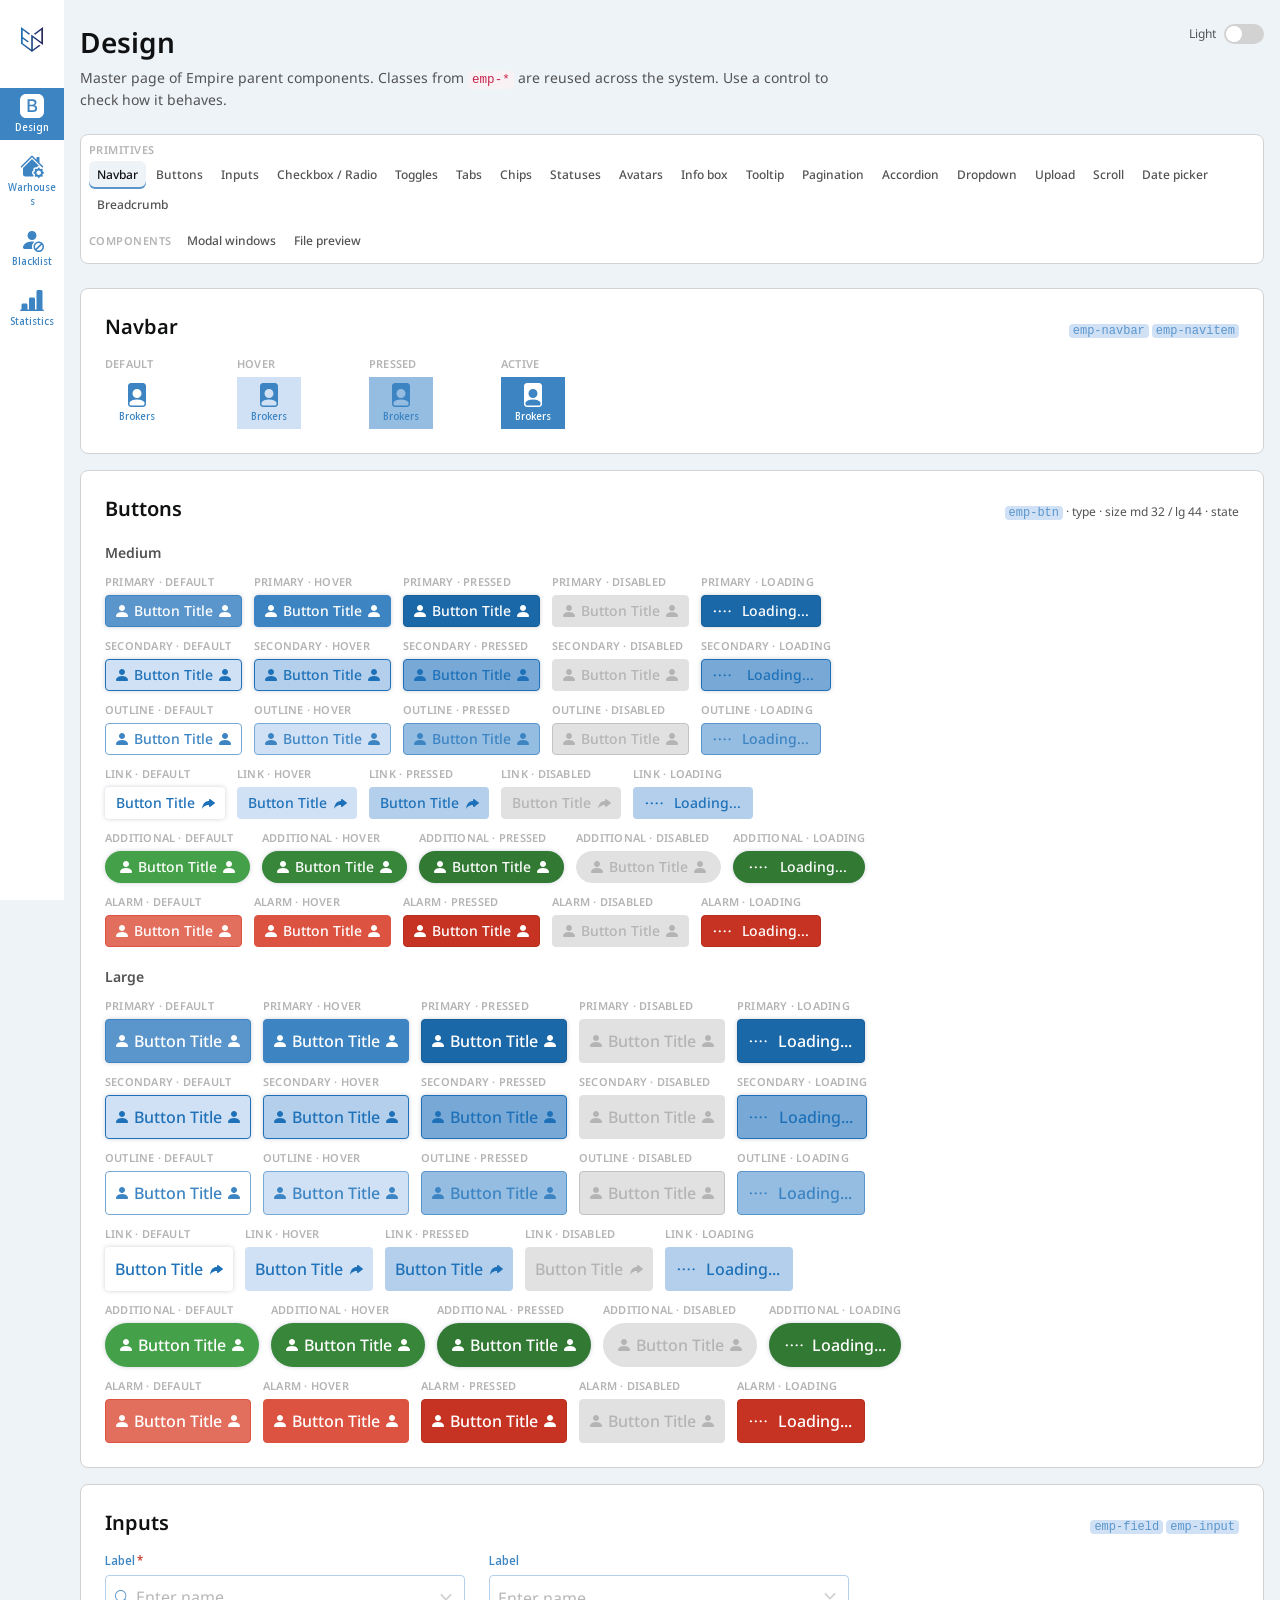
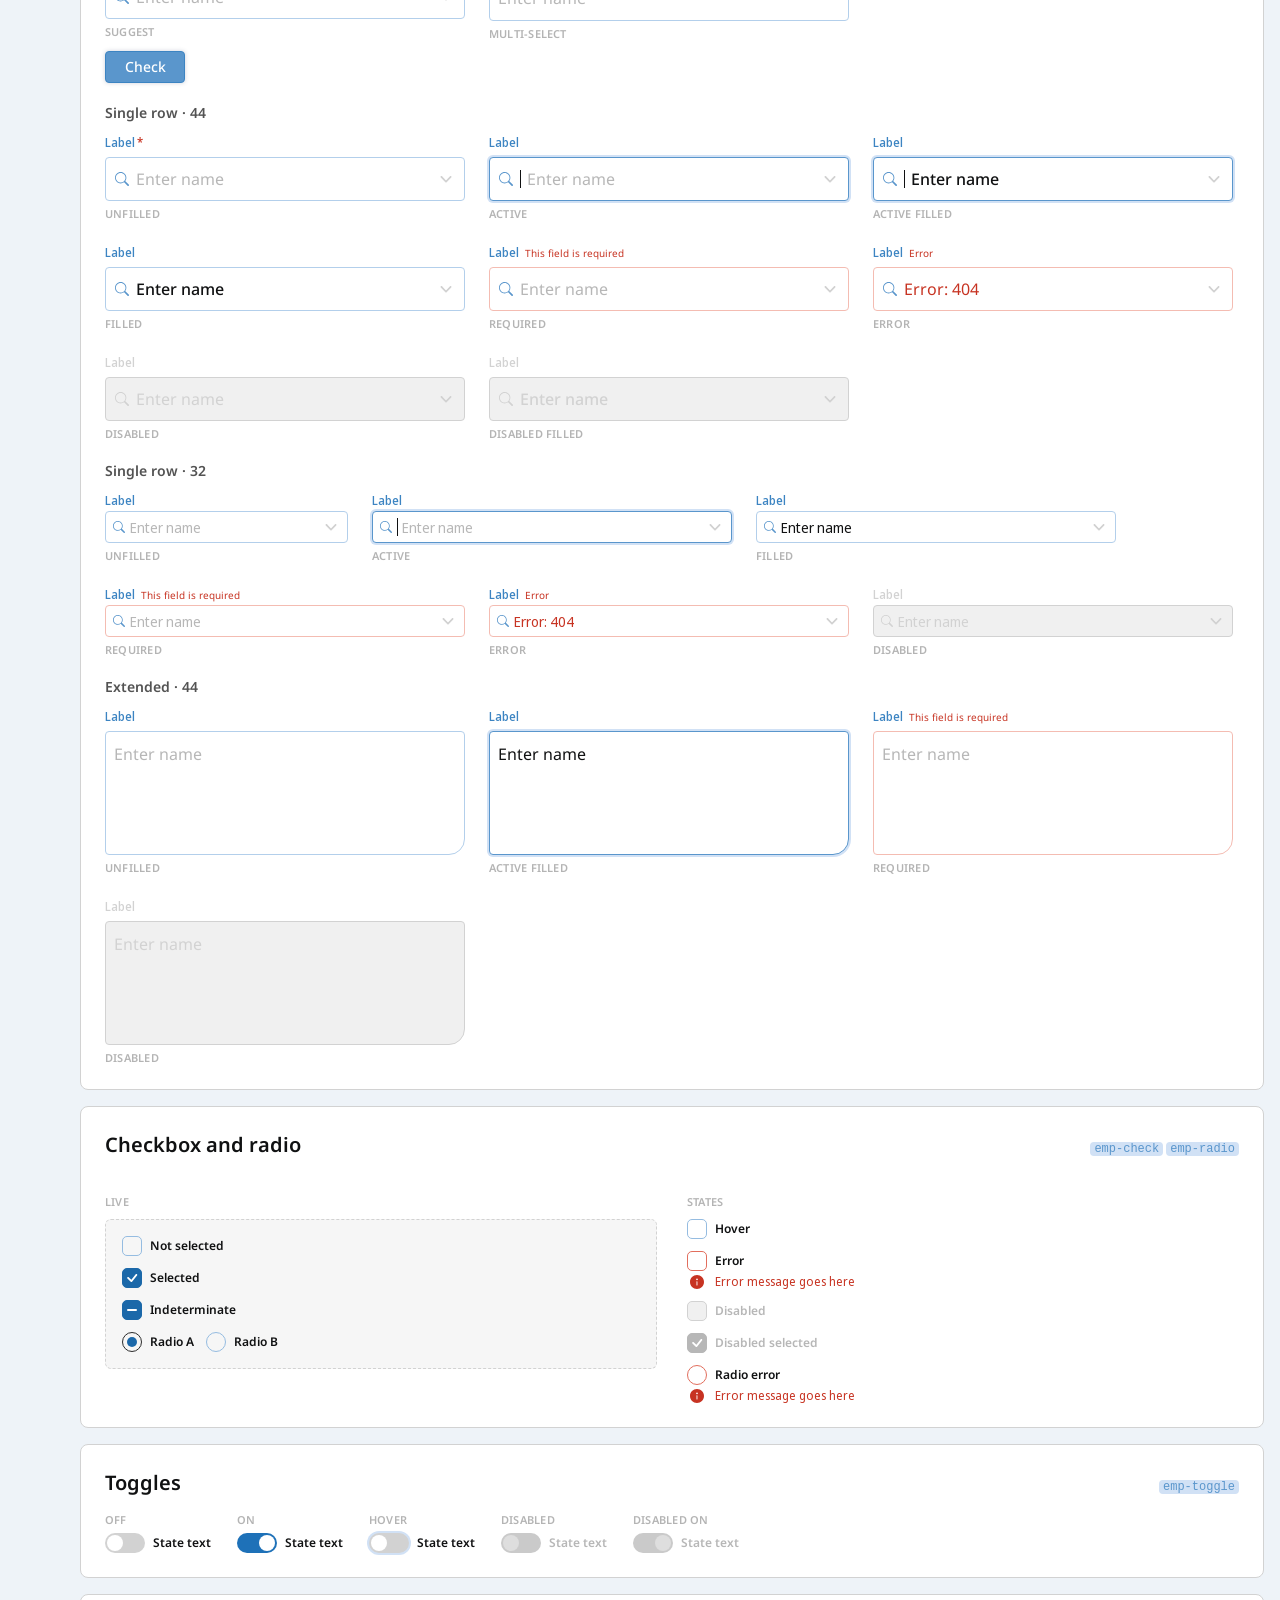
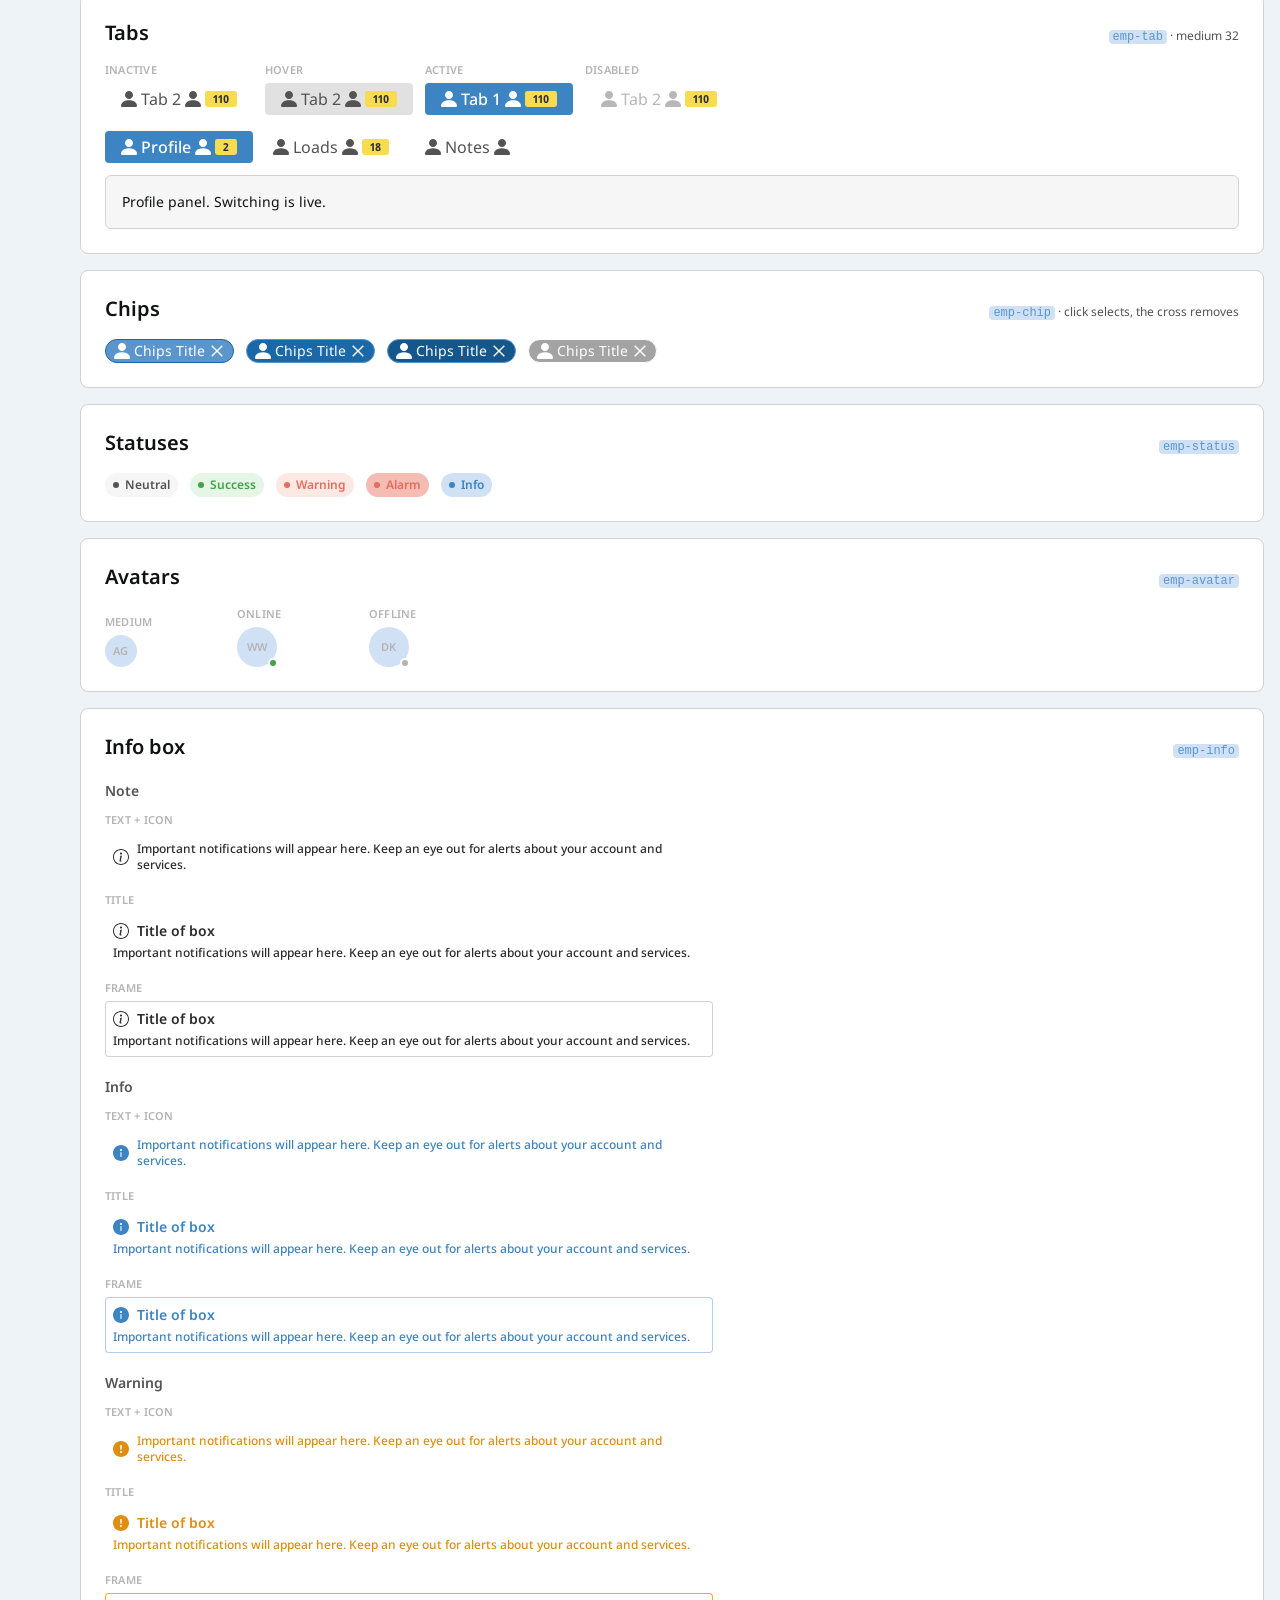
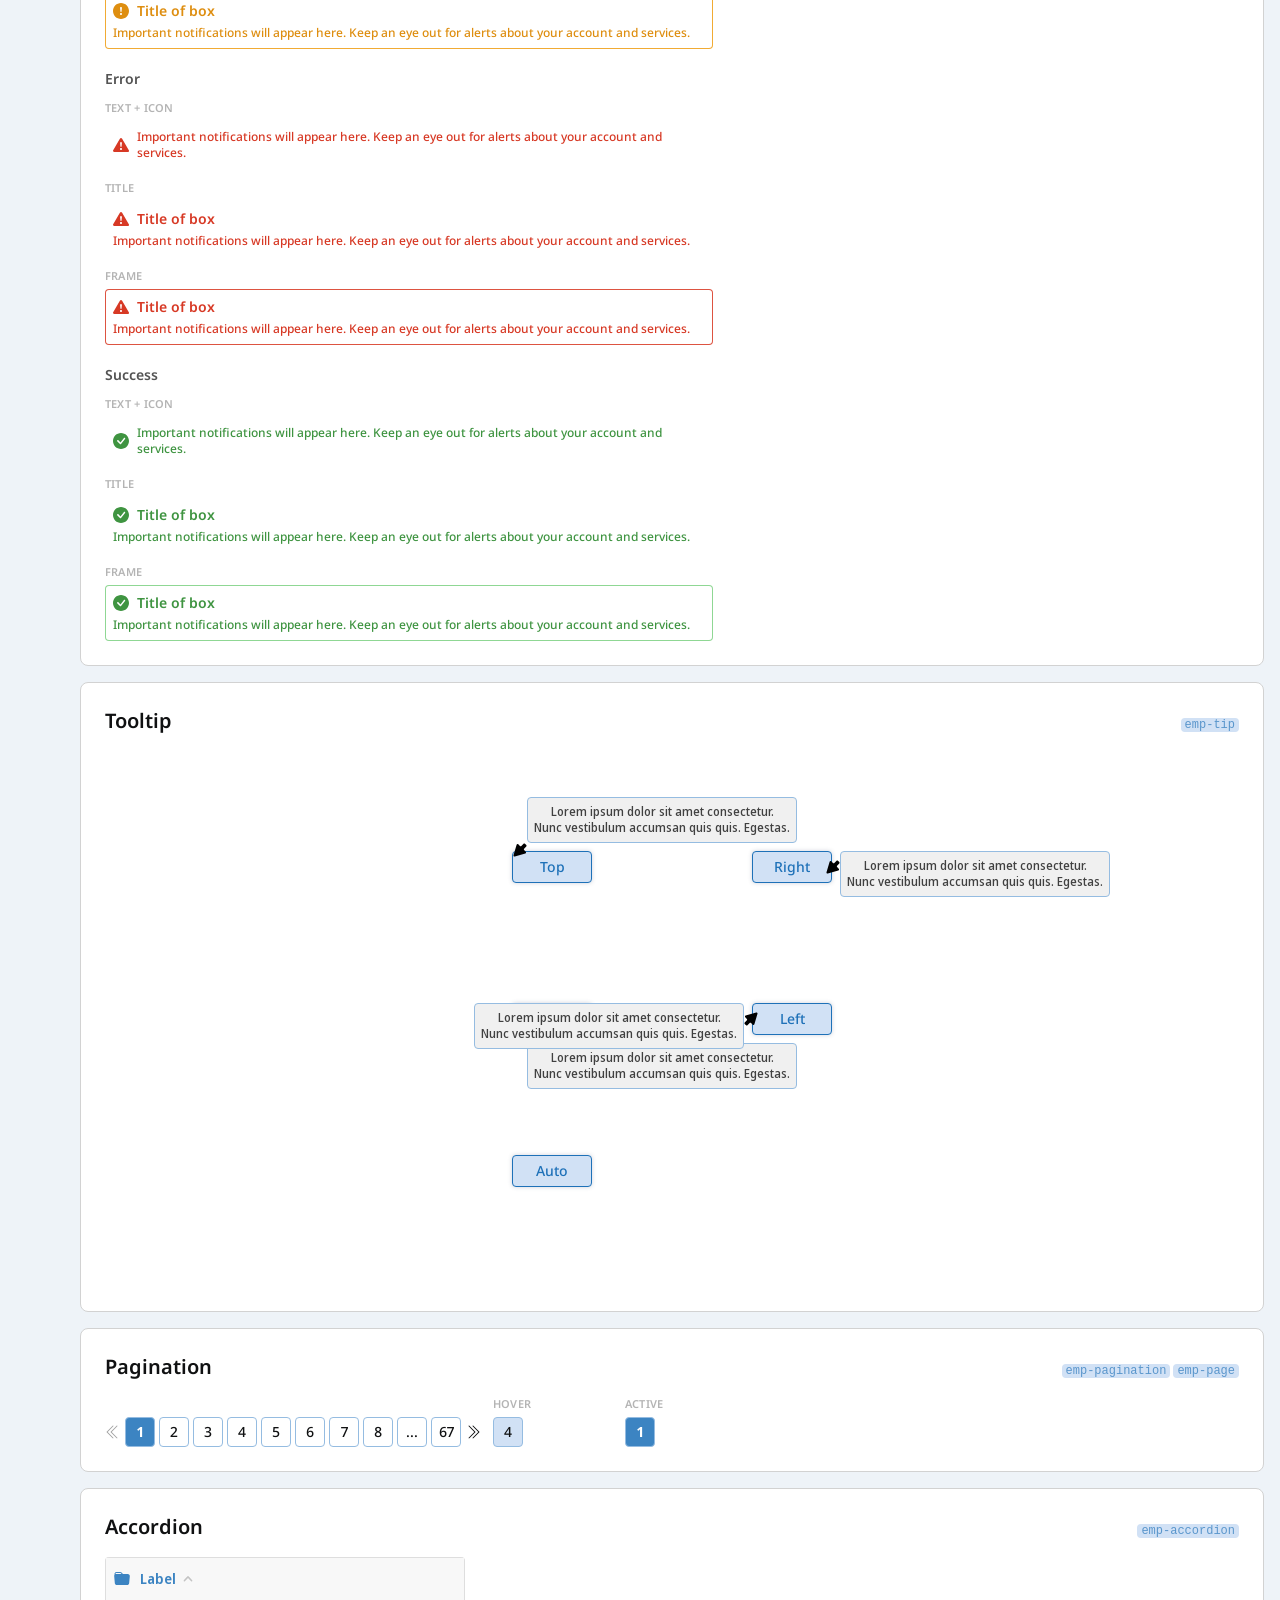
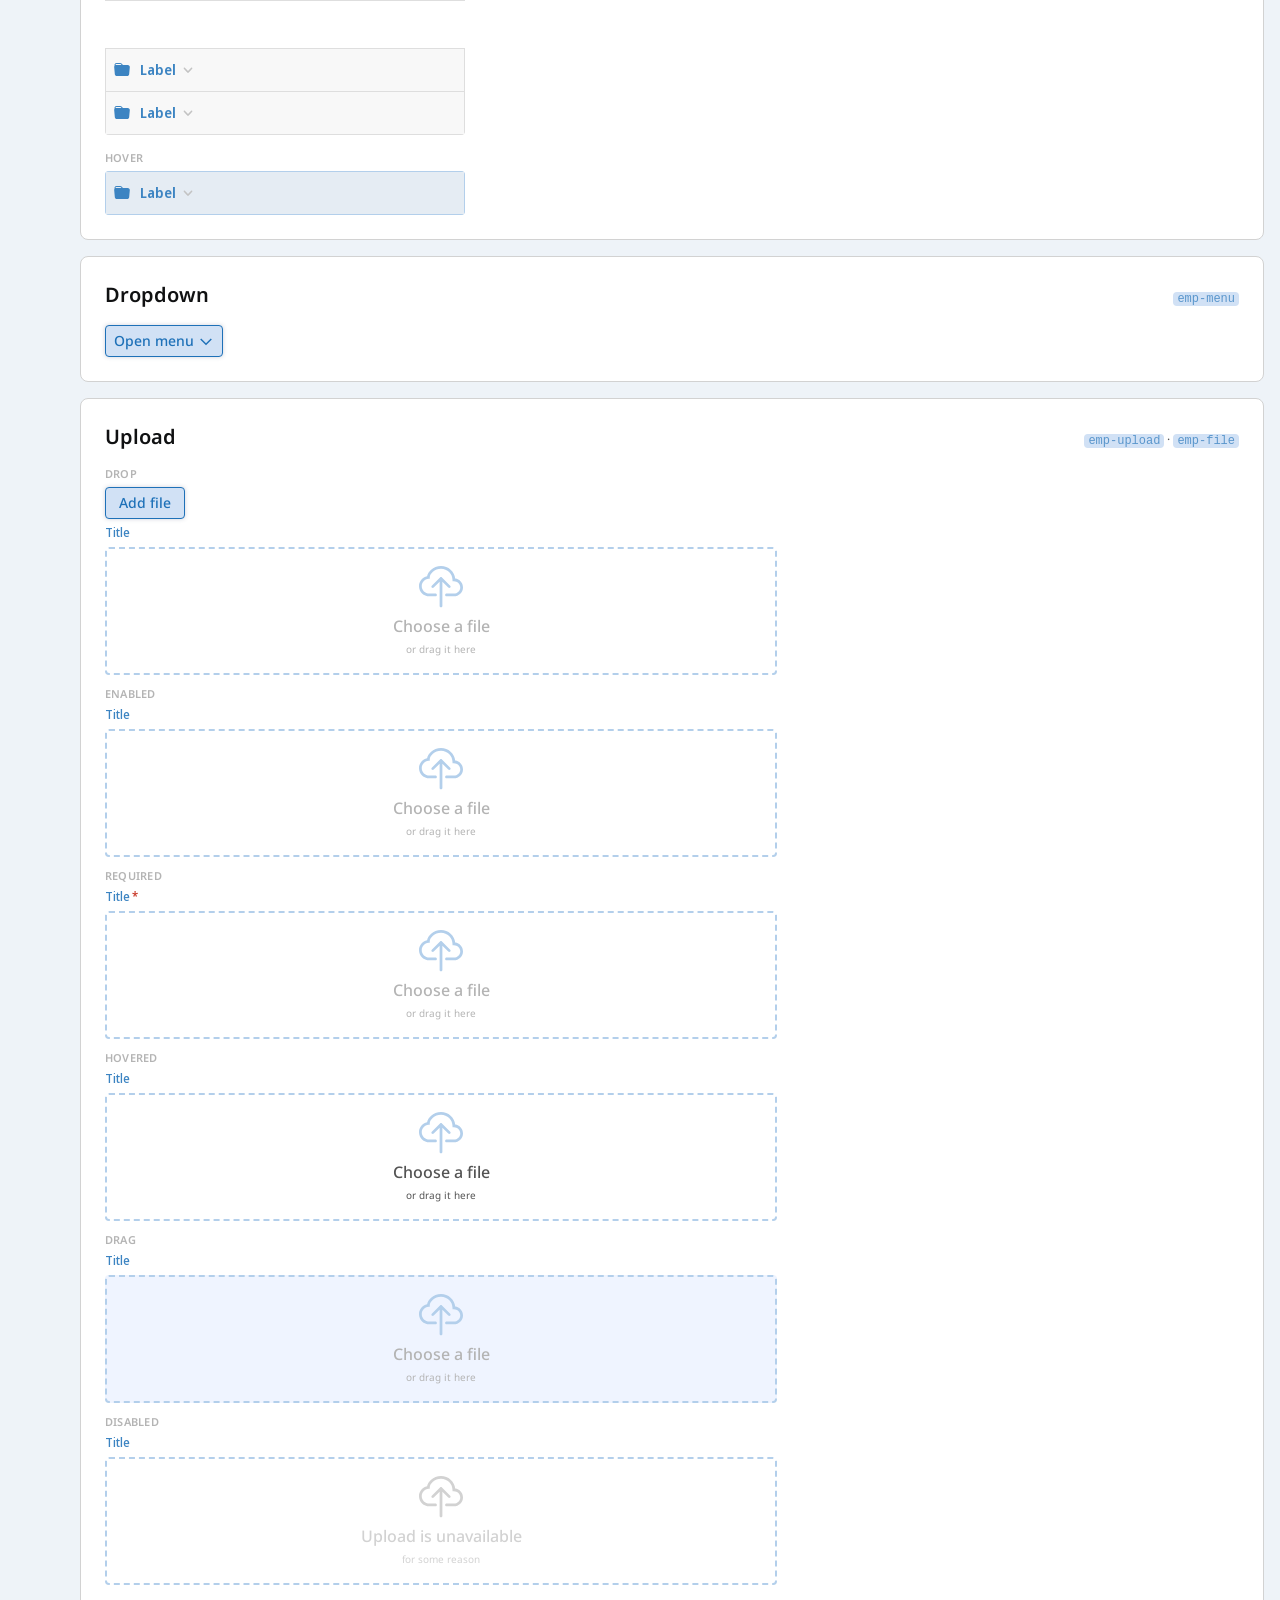
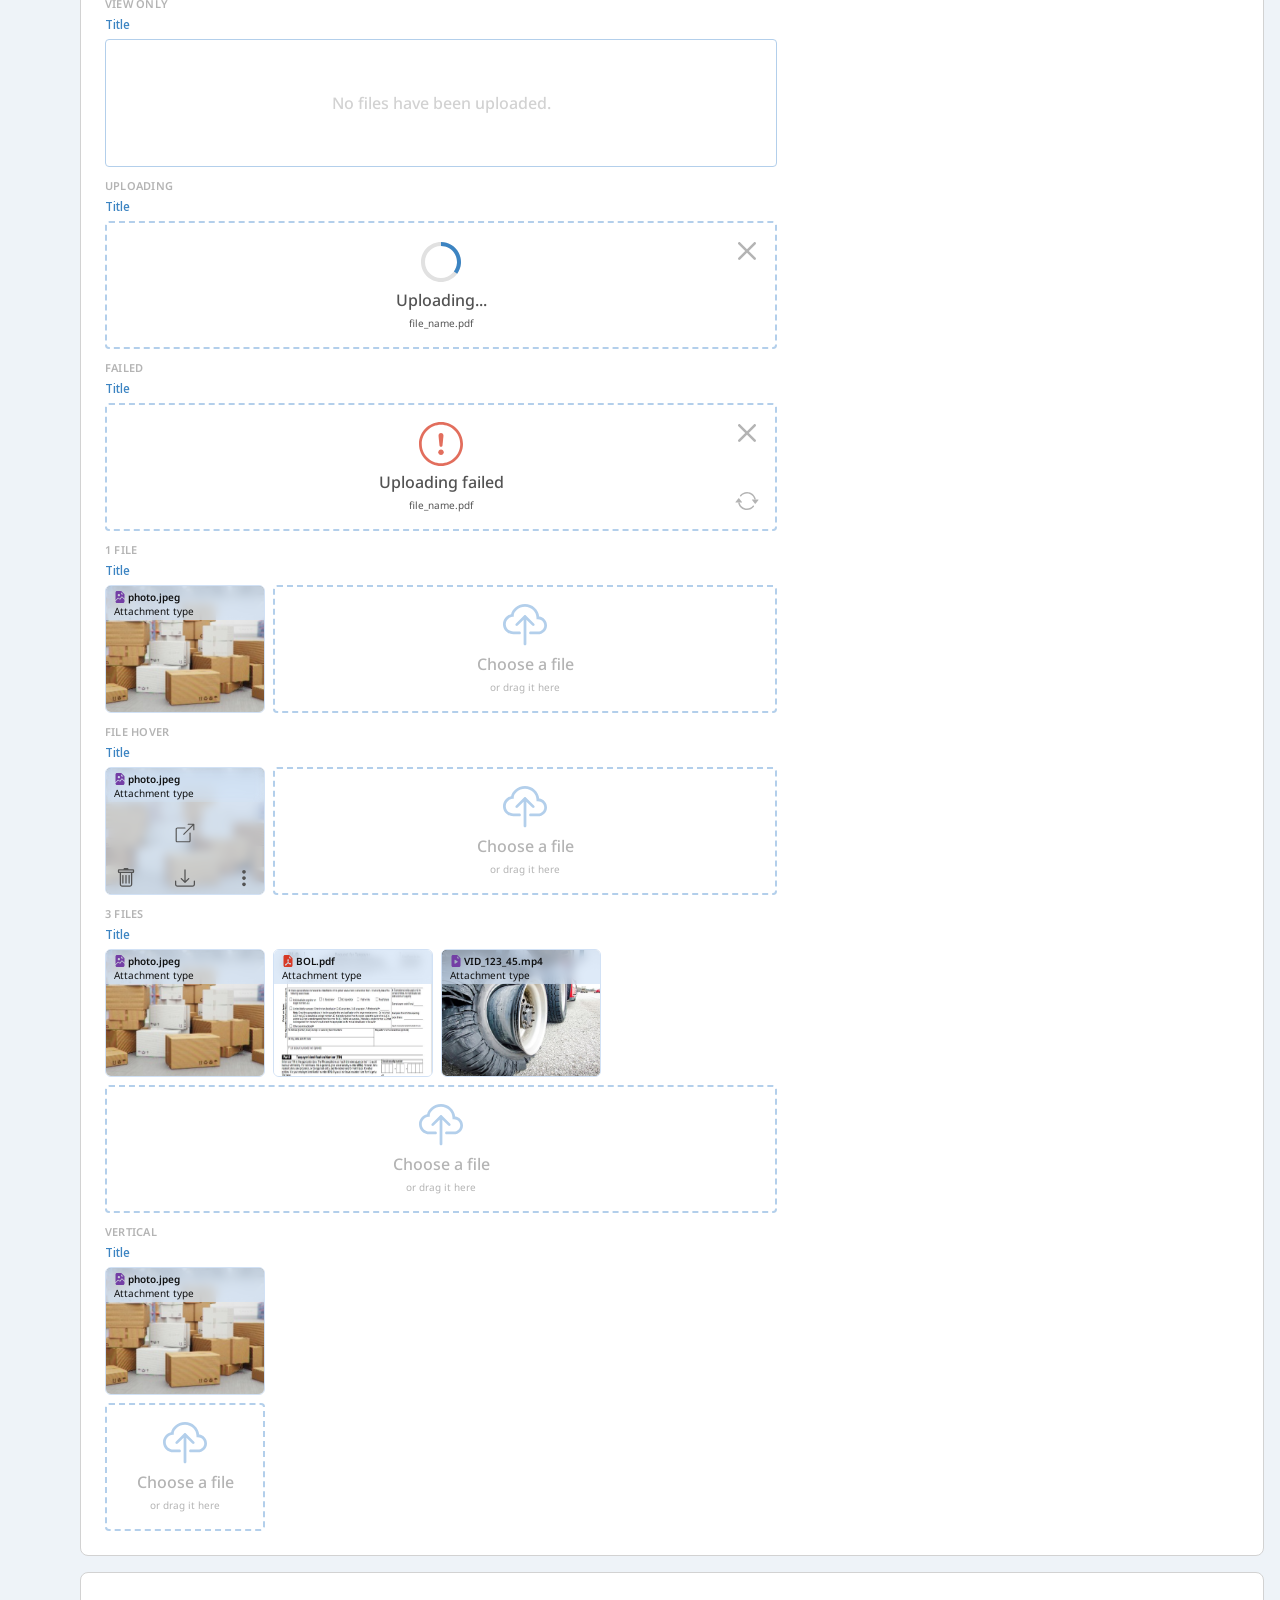
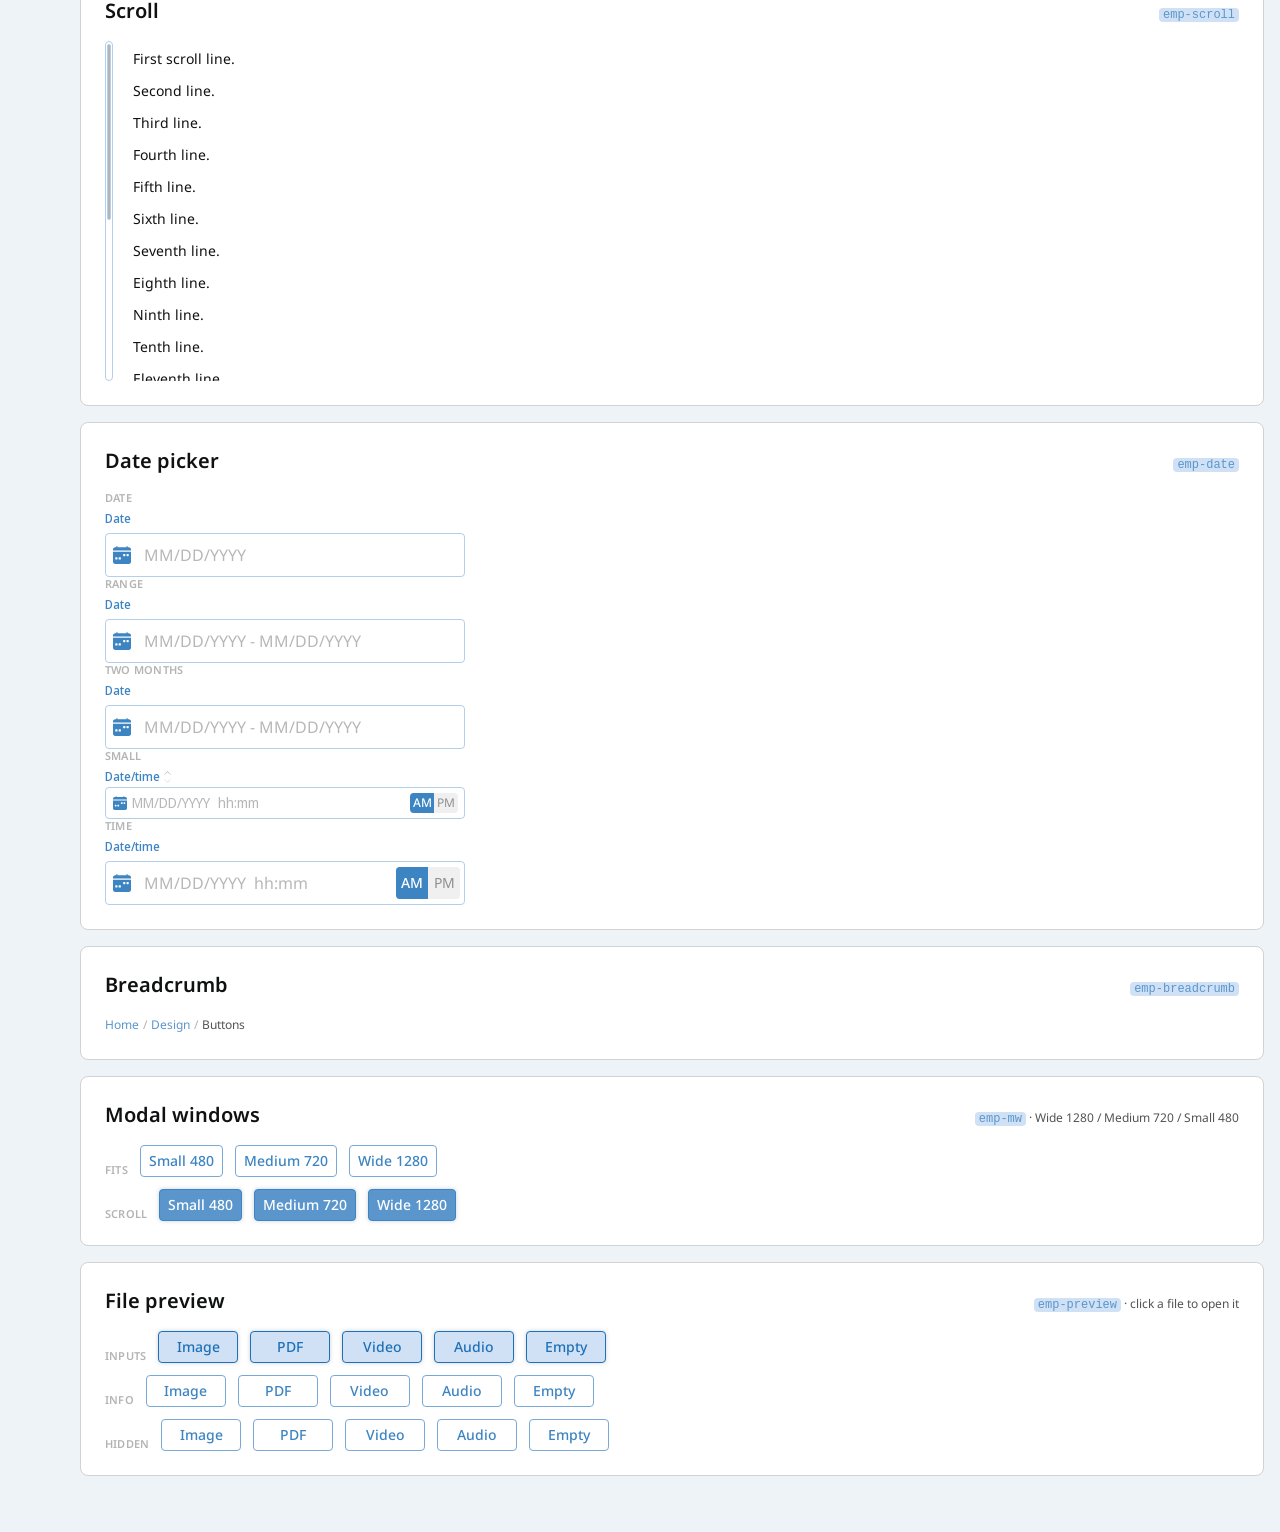
==== commit c743033f: "Add login, blacklist, and statistics, and hide navbar sections that do not have a page yet. Share to" ====
--- a/index.html
+++ b/index.html
@@ -8,7 +8,7 @@
     <link rel="preconnect" href="https://fonts.gstatic.com" crossorigin>
     <link href="https://fonts.googleapis.com/css2?family=Noto+Sans+Display:wght@400;500;600&family=Noto+Sans:wdth,wght@87.5,700;100,400;100,500;100,600;100,700&display=swap" rel="stylesheet">
     <link rel="stylesheet" href="https://cdn.jsdelivr.net/npm/bootstrap@3.4.1/dist/css/bootstrap.min.css">
-    <link rel="stylesheet" href="css/empire.css?v=click34">
+    <link rel="stylesheet" href="css/empire.css?v=click36">
     <link rel="stylesheet" href="css/design.css?v=click24">
     <script>
         (function () {
@@ -218,169 +218,169 @@
                 </span>
                 <span class="emp-navitem__label">Design</span>
             </a>
-            <a class="emp-navitem" href="#">
+            <a hidden class="emp-navitem" href="#">
                 <span class="emp-navitem__icon">
                     <svg class="emp-navitem__glyph" viewBox="0 0 24 24"><use href="#nav-load-board"></use></svg>
                 </span>
                 <span class="emp-navitem__label">Load Board</span>
             </a>
-            <a class="emp-navitem" href="#">
+            <a hidden class="emp-navitem" href="#">
                 <span class="emp-navitem__icon">
                     <svg class="emp-navitem__glyph" viewBox="0 0 24 24"><use href="#nav-brokers"></use></svg>
                 </span>
                 <span class="emp-navitem__label">Brokers</span>
             </a>
-            <a class="emp-navitem" href="#">
+            <a hidden class="emp-navitem" href="#">
                 <span class="emp-navitem__icon">
                     <svg class="emp-navitem__glyph" viewBox="0 0 24 24"><use href="#nav-broker-agents"></use></svg>
                 </span>
                 <span class="emp-navitem__label">Broker Agents</span>
             </a>
-            <a class="emp-navitem" href="#">
+            <a hidden class="emp-navitem" href="#">
                 <span class="emp-navitem__icon">
                     <svg class="emp-navitem__glyph emp-navitem__glyph--owners" viewBox="0 0 18 18"><use href="#nav-owners"></use></svg>
                 </span>
                 <span class="emp-navitem__label">Owners</span>
             </a>
-            <a class="emp-navitem" href="#">
+            <a hidden class="emp-navitem" href="#">
                 <span class="emp-navitem__icon">
                     <svg class="emp-navitem__glyph" viewBox="0 0 24 24"><use href="#nav-trucks"></use></svg>
                 </span>
                 <span class="emp-navitem__label">Trucks</span>
             </a>
-            <a class="emp-navitem" href="#">
+            <a hidden class="emp-navitem" href="#">
                 <span class="emp-navitem__icon">
                     <svg class="emp-navitem__glyph" viewBox="0 0 24 24"><use href="#nav-offers"></use></svg>
                 </span>
                 <span class="emp-navitem__label">Offers</span>
             </a>
-            <a class="emp-navitem" href="#">
+            <a hidden class="emp-navitem" href="#">
                 <span class="emp-navitem__icon">
                     <svg class="emp-navitem__glyph" viewBox="0 0 24 24"><use href="#nav-bids"></use></svg>
                 </span>
                 <span class="emp-navitem__label">Bids</span>
             </a>
-            <a class="emp-navitem" href="#">
+            <a hidden class="emp-navitem" href="#">
                 <span class="emp-navitem__icon">
                     <svg class="emp-navitem__glyph" viewBox="0 0 24 24"><use href="#nav-expedite-fleet"></use></svg>
                 </span>
                 <span class="emp-navitem__label">Expedite fleet</span>
             </a>
-            <a class="emp-navitem" href="#">
+            <a hidden class="emp-navitem" href="#">
                 <span class="emp-navitem__icon">
                     <svg class="emp-navitem__glyph" viewBox="0 0 24 24"><use href="#nav-drivers"></use></svg>
                 </span>
                 <span class="emp-navitem__label">Drivers</span>
             </a>
-            <a class="emp-navitem" href="#">
+            <a hidden class="emp-navitem" href="#">
                 <span class="emp-navitem__icon">
                     <svg class="emp-navitem__glyph" viewBox="0 0 24 24"><use href="#nav-document-checking"></use></svg>
                 </span>
                 <span class="emp-navitem__label">Document cheking</span>
             </a>
-            <a class="emp-navitem" href="#">
+            <a hidden class="emp-navitem" href="#">
                 <span class="emp-navitem__icon">
                     <svg class="emp-navitem__glyph" viewBox="0 0 24 24"><use href="#nav-shippers"></use></svg>
                 </span>
                 <span class="emp-navitem__label">Shippers receivers</span>
             </a>
-            <a class="emp-navitem" href="#">
+            <a hidden class="emp-navitem" href="#">
                 <span class="emp-navitem__icon">
                     <svg class="emp-navitem__glyph" viewBox="0 0 24 24"><use href="#nav-loads"></use></svg>
                 </span>
                 <span class="emp-navitem__label">Loads</span>
             </a>
-            <a class="emp-navitem" href="#">
+            <a class="emp-navitem" href="warehouses.html">
                 <span class="emp-navitem__icon">
                     <svg class="emp-navitem__glyph" viewBox="0 0 24 24"><use href="#nav-warehouses"></use></svg>
                 </span>
                 <span class="emp-navitem__label">Warhouses</span>
             </a>
-            <a class="emp-navitem" href="#">
+            <a hidden class="emp-navitem" href="#">
                 <span class="emp-navitem__icon">
                     <svg class="emp-navitem__glyph" viewBox="0 0 24 24"><use href="#nav-payments"></use></svg>
                 </span>
                 <span class="emp-navitem__label">Payments</span>
             </a>
-            <a class="emp-navitem" href="#">
+            <a hidden class="emp-navitem" href="#">
                 <span class="emp-navitem__icon">
                     <svg class="emp-navitem__glyph" viewBox="0 0 24 24"><use href="#nav-document-signature"></use></svg>
                 </span>
                 <span class="emp-navitem__label">Document signamute</span>
             </a>
-            <a class="emp-navitem" href="#">
+            <a hidden class="emp-navitem" href="#">
                 <span class="emp-navitem__icon">
                     <svg class="emp-navitem__glyph" viewBox="0 0 24 24"><use href="#nav-users"></use></svg>
                 </span>
                 <span class="emp-navitem__label">Users</span>
             </a>
-            <a class="emp-navitem" href="#">
+            <a hidden class="emp-navitem" href="#">
                 <span class="emp-navitem__icon">
                     <svg class="emp-navitem__glyph" viewBox="0 0 24 24"><use href="#nav-candidates"></use></svg>
                 </span>
                 <span class="emp-navitem__label">Candidates</span>
             </a>
-            <a class="emp-navitem" href="#">
+            <a class="emp-navitem" href="blacklist.html">
                 <span class="emp-navitem__icon">
                     <svg class="emp-navitem__glyph" viewBox="0 0 24 24"><use href="#nav-blacklist"></use></svg>
                 </span>
                 <span class="emp-navitem__label">Blacklist</span>
             </a>
-            <a class="emp-navitem" href="#">
+            <a class="emp-navitem" href="statistics.html">
                 <span class="emp-navitem__icon">
                     <svg class="emp-navitem__glyph emp-navitem__glyph--statistics" viewBox="0 0 24 21"><use href="#nav-statistics"></use></svg>
                 </span>
                 <span class="emp-navitem__label">Statistics</span>
             </a>
-            <a class="emp-navitem" href="#">
+            <a hidden class="emp-navitem" href="#">
                 <span class="emp-navitem__icon">
                     <svg class="emp-navitem__glyph" viewBox="0 0 24 24"><use href="#nav-task-manager"></use></svg>
                 </span>
                 <span class="emp-navitem__label">Task manager</span>
             </a>
-            <a class="emp-navitem" href="#">
+            <a hidden class="emp-navitem" href="#">
                 <span class="emp-navitem__icon">
                     <svg class="emp-navitem__glyph" viewBox="0 0 24 24"><use href="#nav-team-tracking"></use></svg>
                 </span>
                 <span class="emp-navitem__label">Team tracking</span>
             </a>
-            <a class="emp-navitem" href="#">
+            <a hidden class="emp-navitem" href="#">
                 <span class="emp-navitem__icon">
                     <svg class="emp-navitem__glyph" viewBox="0 0 24 24"><use href="#nav-logs"></use></svg>
                 </span>
                 <span class="emp-navitem__label">Logs</span>
             </a>
-            <a class="emp-navitem" href="#">
+            <a hidden class="emp-navitem" href="#">
                 <span class="emp-navitem__icon">
                     <svg class="emp-navitem__glyph" viewBox="0 0 24 24"><use href="#nav-tracking"></use></svg>
                 </span>
                 <span class="emp-navitem__label">Tracking performance</span>
             </a>
-            <a class="emp-navitem" href="#">
+            <a hidden class="emp-navitem" href="#">
                 <span class="emp-navitem__icon">
                     <svg class="emp-navitem__glyph" viewBox="0 0 24 24"><use href="#nav-reports"></use></svg>
                 </span>
                 <span class="emp-navitem__label">Reports</span>
             </a>
-            <a class="emp-navitem" href="#">
+            <a hidden class="emp-navitem" href="#">
                 <span class="emp-navitem__icon">
                     <svg class="emp-navitem__glyph" viewBox="0 0 24 24"><use href="#nav-chats"></use></svg>
                 </span>
                 <span class="emp-navitem__label">Chats</span>
             </a>
-            <a class="emp-navitem" href="#">
+            <a hidden class="emp-navitem" href="#">
                 <span class="emp-navitem__icon">
                     <svg class="emp-navitem__glyph" viewBox="0 0 24 24"><use href="#nav-options"></use></svg>
                 </span>
                 <span class="emp-navitem__label">Options</span>
             </a>
-            <a class="emp-navitem" href="#">
+            <a hidden class="emp-navitem" href="#">
                 <span class="emp-navitem__icon">
                     <svg class="emp-navitem__glyph" viewBox="0 0 24 24"><use href="#nav-charges"></use></svg>
                 </span>
                 <span class="emp-navitem__label">Charges</span>
             </a>
-            <a class="emp-navitem emp-navitem--dnu" href="#">
+            <a hidden class="emp-navitem emp-navitem--dnu" href="#">
                 <span class="emp-navitem__icon">
                     <svg class="emp-navitem__glyph" viewBox="0 0 24 24"><use href="#nav-dnu"></use></svg>
                 </span>
@@ -1551,7 +1551,7 @@
 
     <script src="https://code.jquery.com/jquery-3.7.1.min.js"></script>
     <script src="https://cdn.jsdelivr.net/npm/bootstrap@3.4.1/dist/js/bootstrap.min.js"></script>
-    <script src="js/empire.js?v=click33"></script>
+    <script src="js/empire.js?v=pick3"></script>
     <script>
         (function () {
             var types = ["primary", "secondary", "outline", "link", "additional", "alarm"];
--- a/css/empire.css
+++ b/css/empire.css
@@ -543,6 +543,10 @@
     cursor: pointer;
 }
 
+.emp-navitem[hidden] {
+    display: none;
+}
+
 .emp-navitem:hover,
 .emp-navitem:focus,
 .emp-navitem.is-hover {
@@ -1694,7 +1698,27 @@
     padding: 16px;
     background: rgba(16, 17, 18, 0.45);
 }
-.emp-overlay.is-open { display: flex; }
+.emp-overlay.is-open {
+    display: flex;
+    animation: emp-overlay-in 0.2s ease;
+}
+.emp-overlay.is-open .emp-mw,
+.emp-overlay.is-open .emp-preview {
+    animation: emp-mw-in 0.28s cubic-bezier(0.2, 0.8, 0.2, 1);
+}
+@keyframes emp-overlay-in {
+    from { background-color: rgba(16, 17, 18, 0); }
+    to { background-color: rgba(16, 17, 18, 0.45); }
+}
+@keyframes emp-mw-in {
+    from { opacity: 0; transform: translateY(10px); }
+    to { opacity: 1; transform: translateY(0); }
+}
+@media (prefers-reduced-motion: reduce) {
+    .emp-overlay.is-open,
+    .emp-overlay.is-open .emp-mw,
+    .emp-overlay.is-open .emp-preview { animation: none; }
+}
 .emp-mw,
 .emp-preview {
     display: flex;
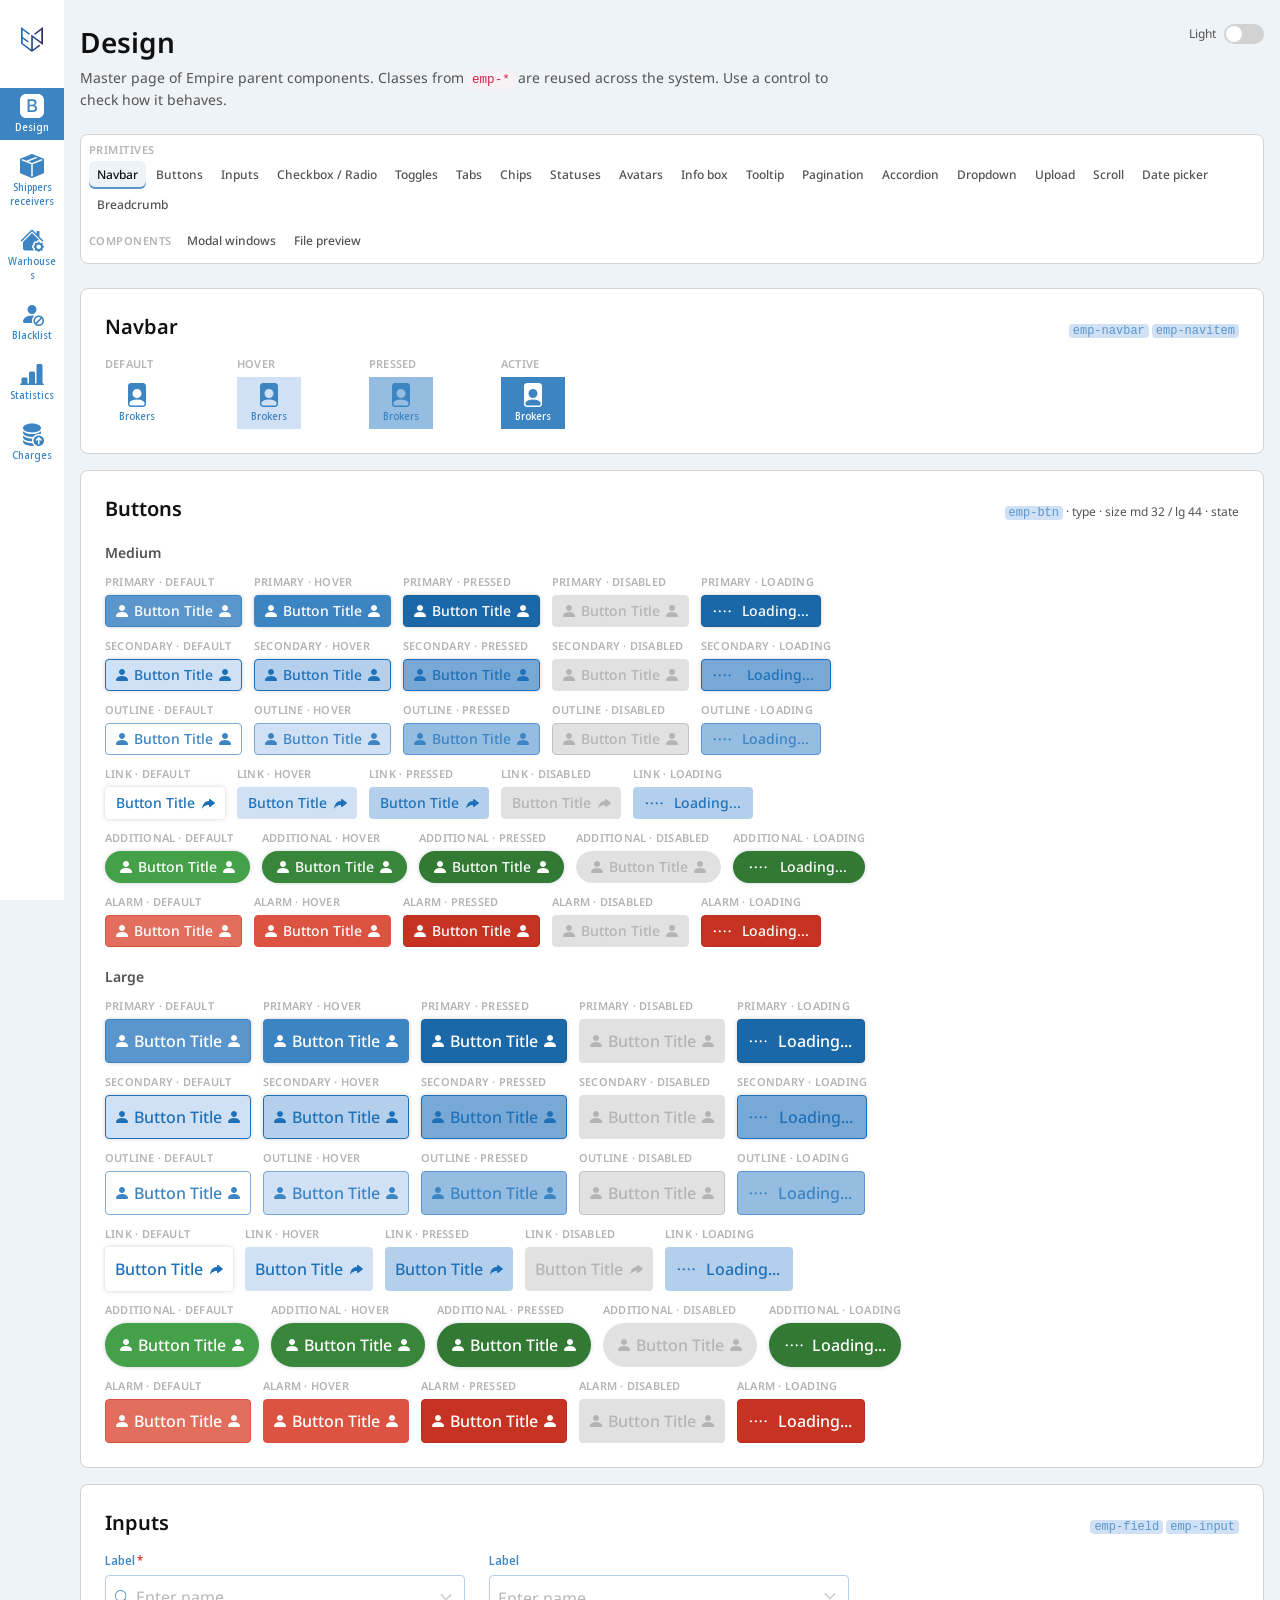
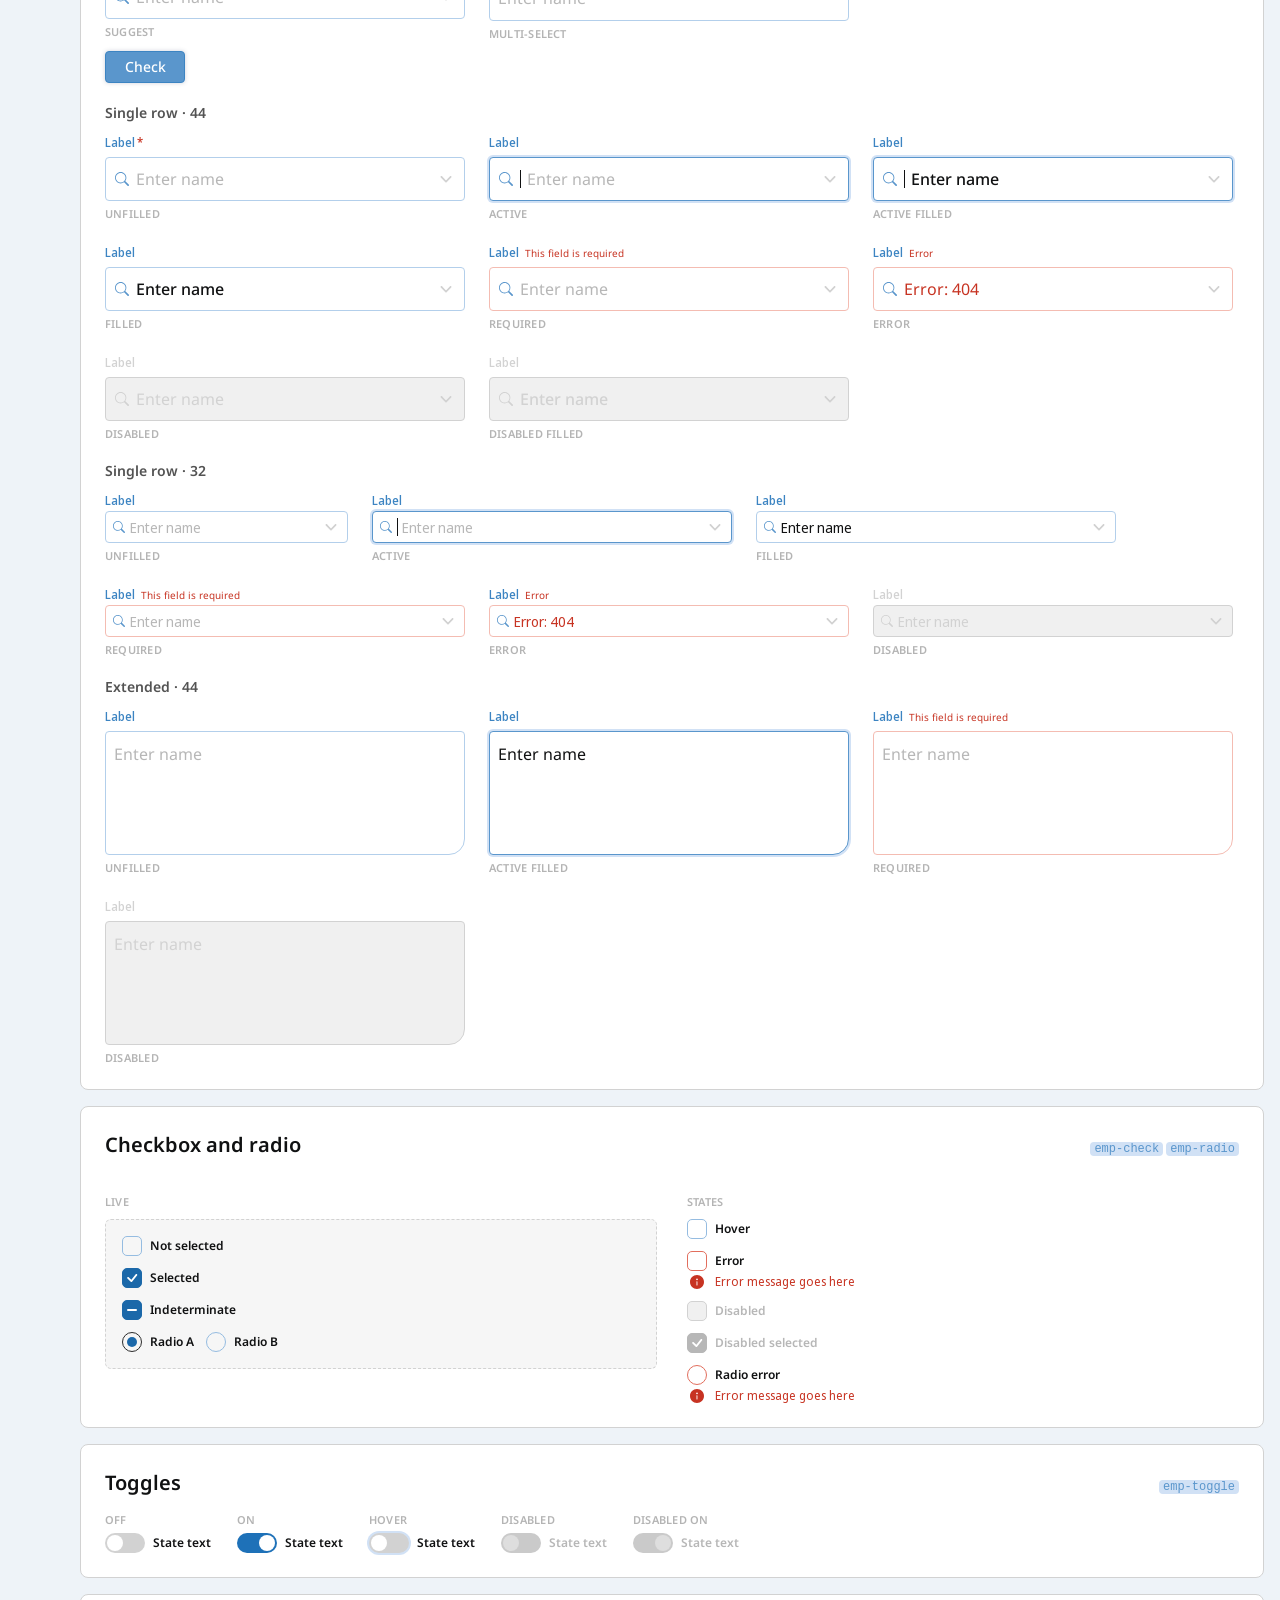
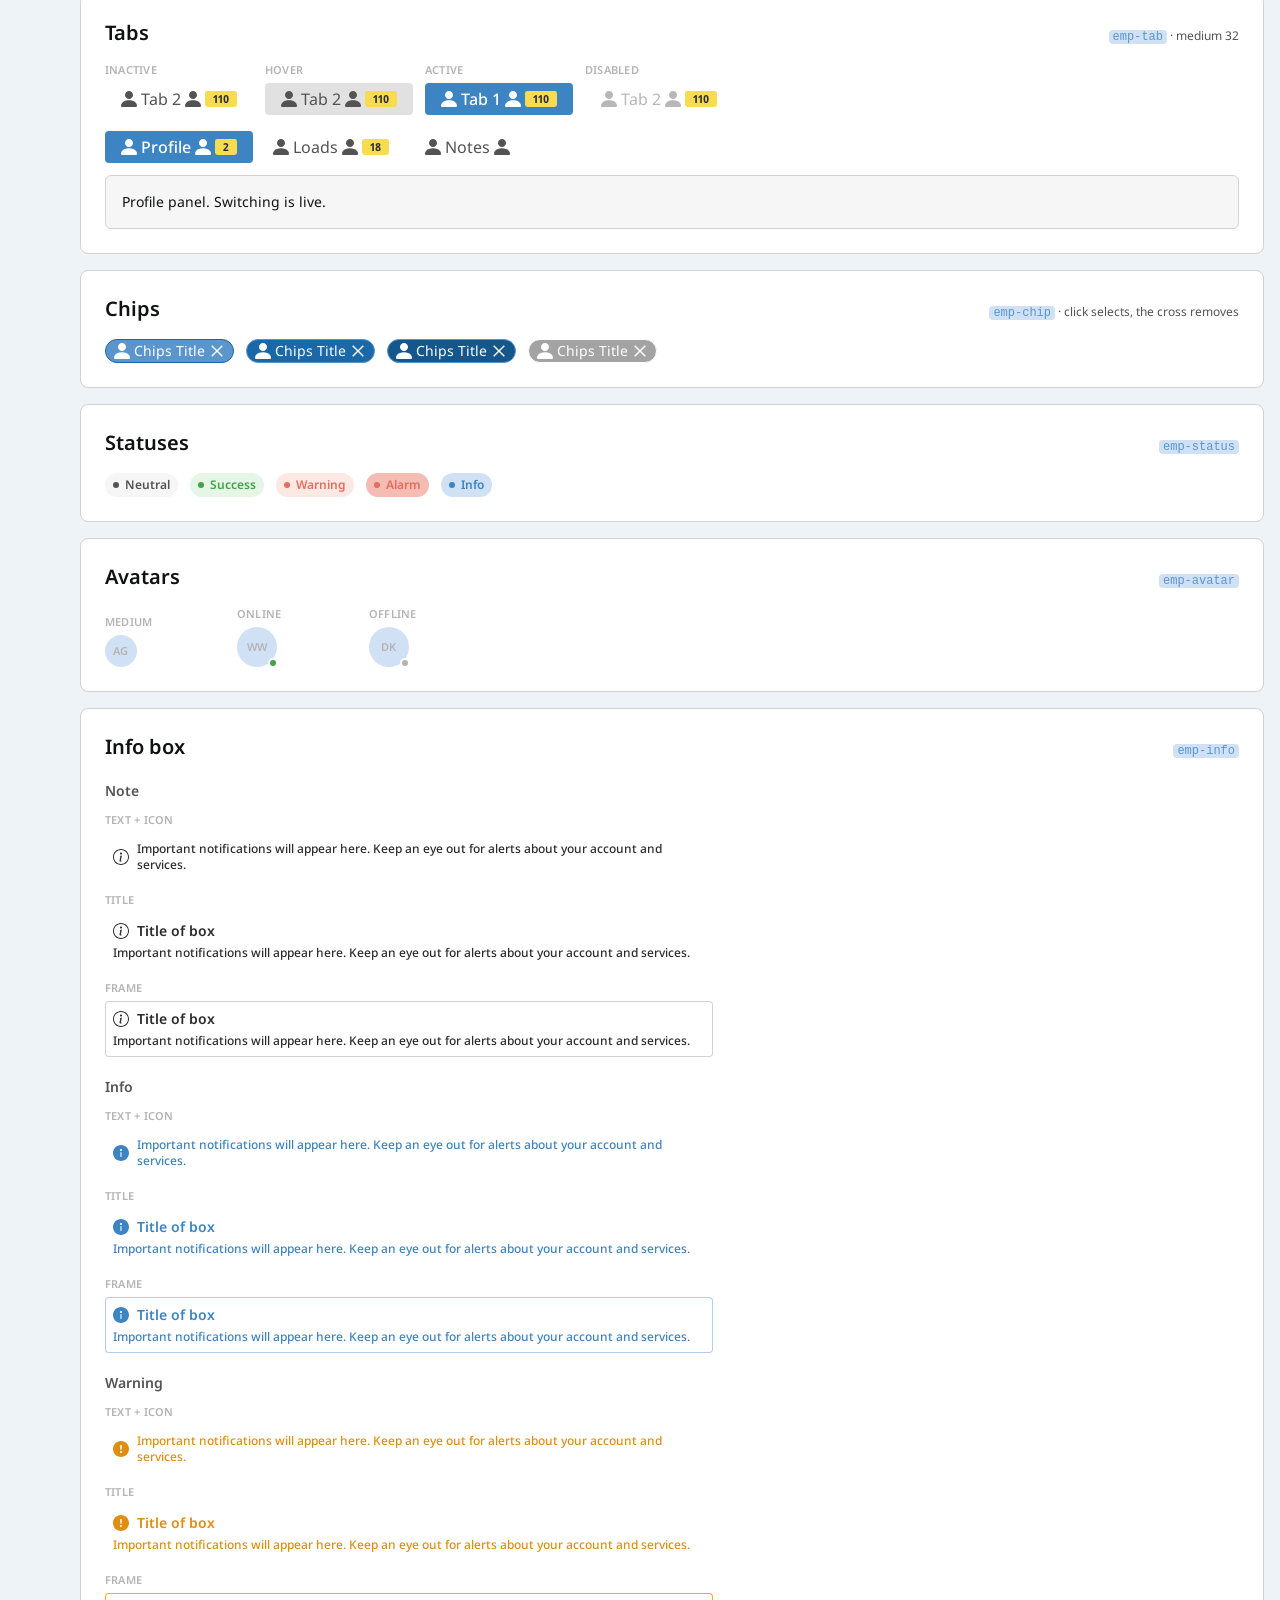
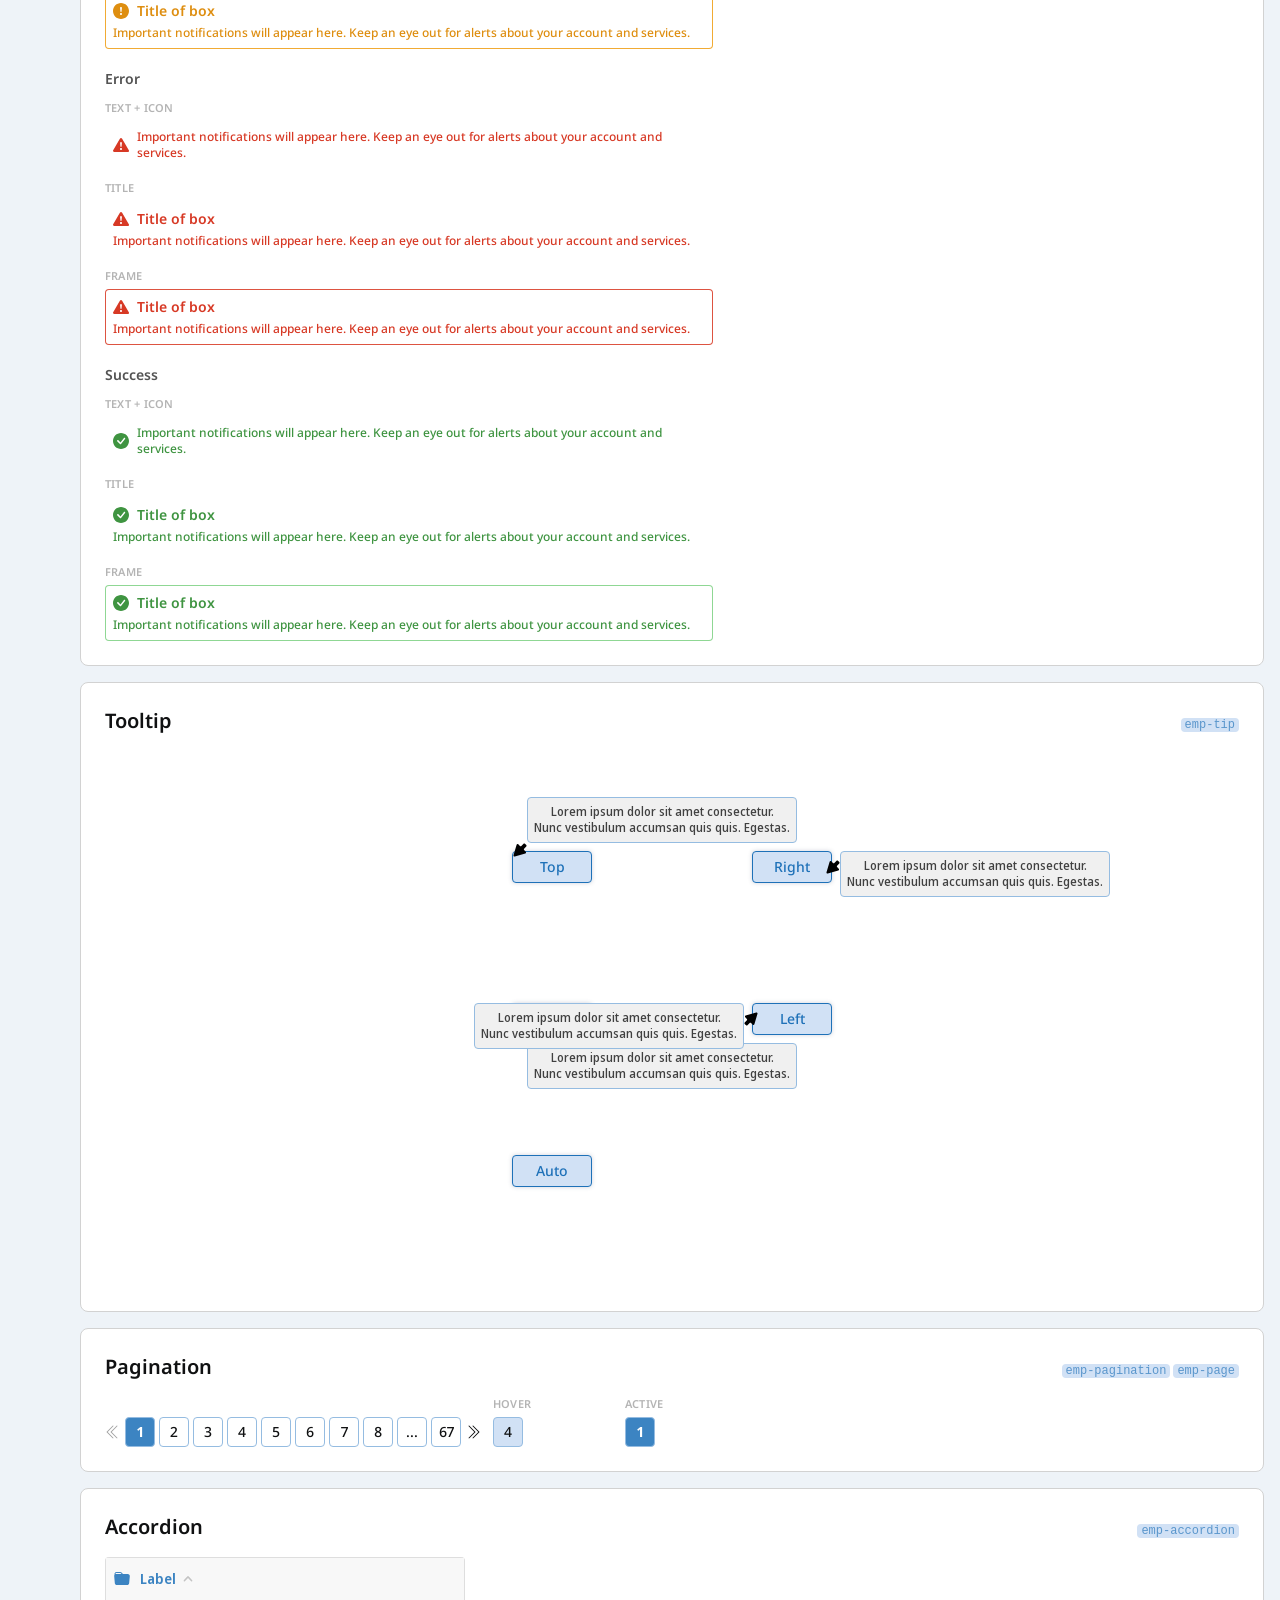
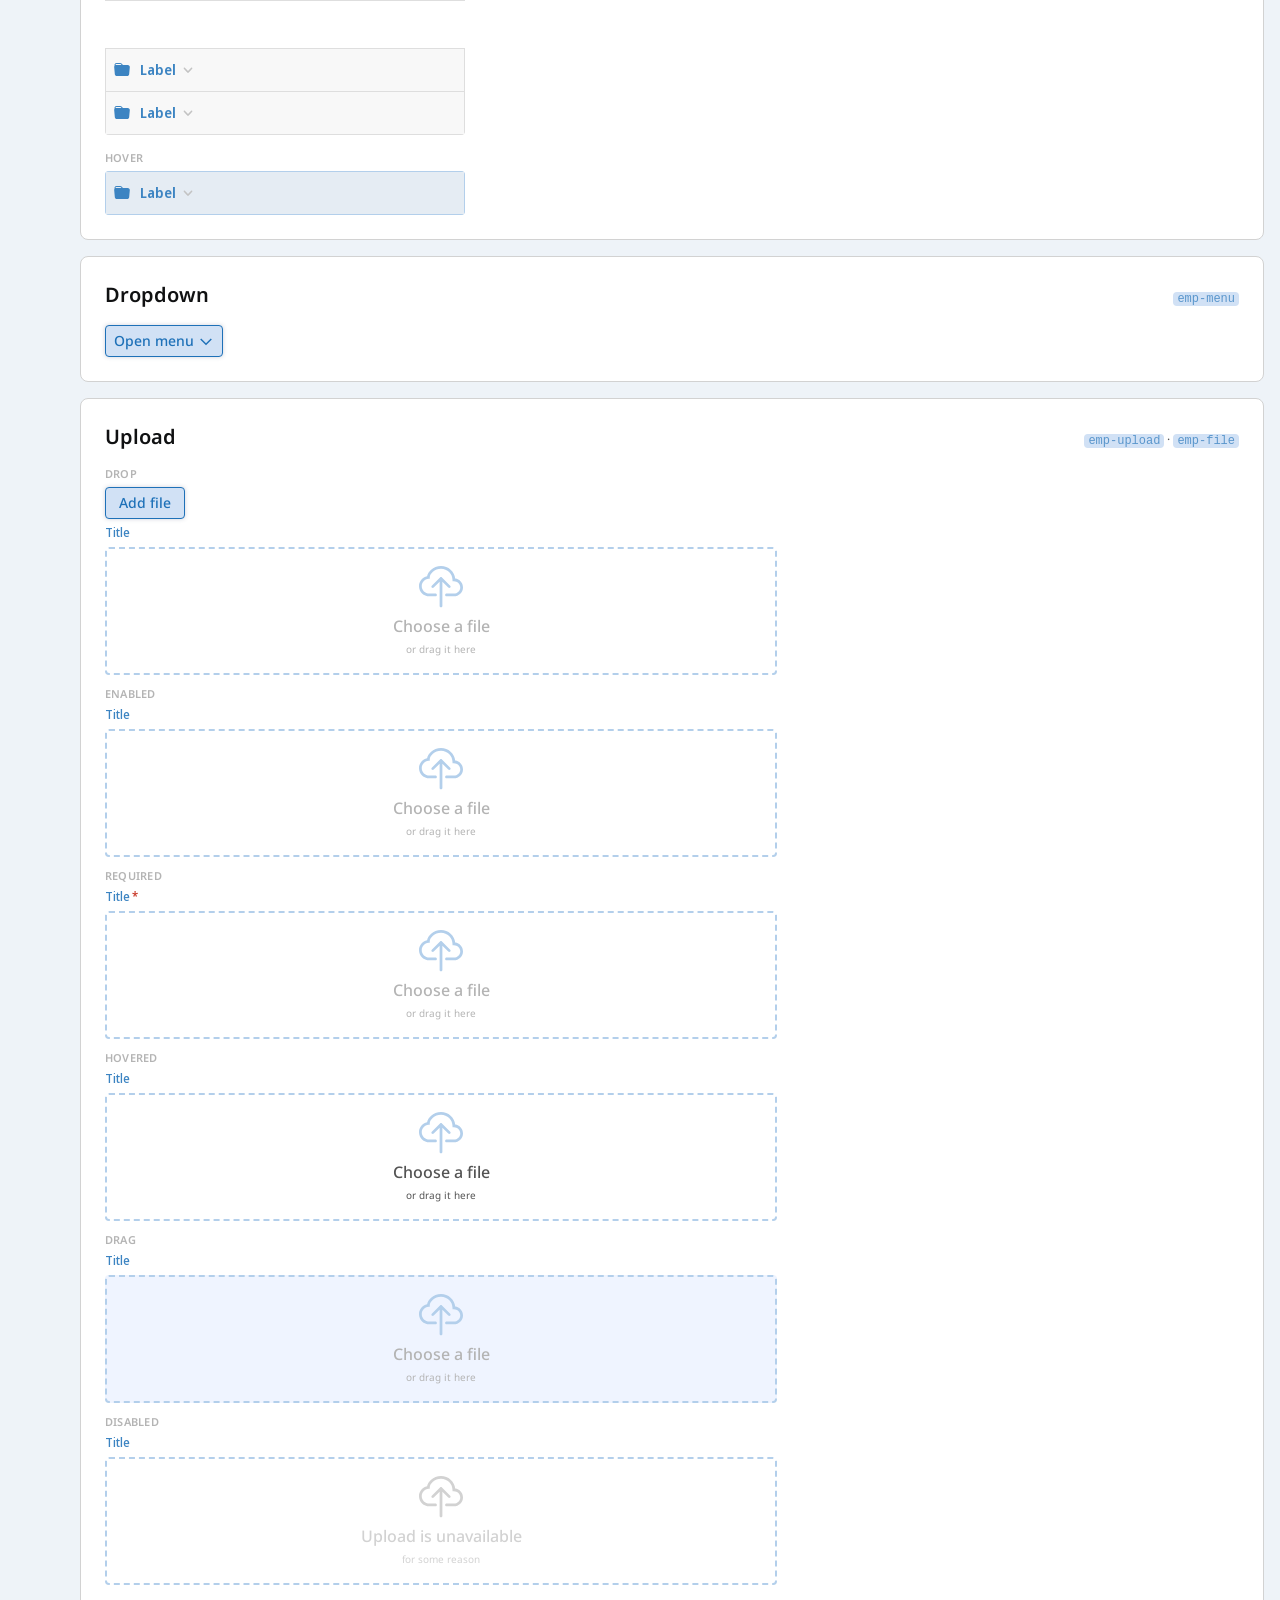
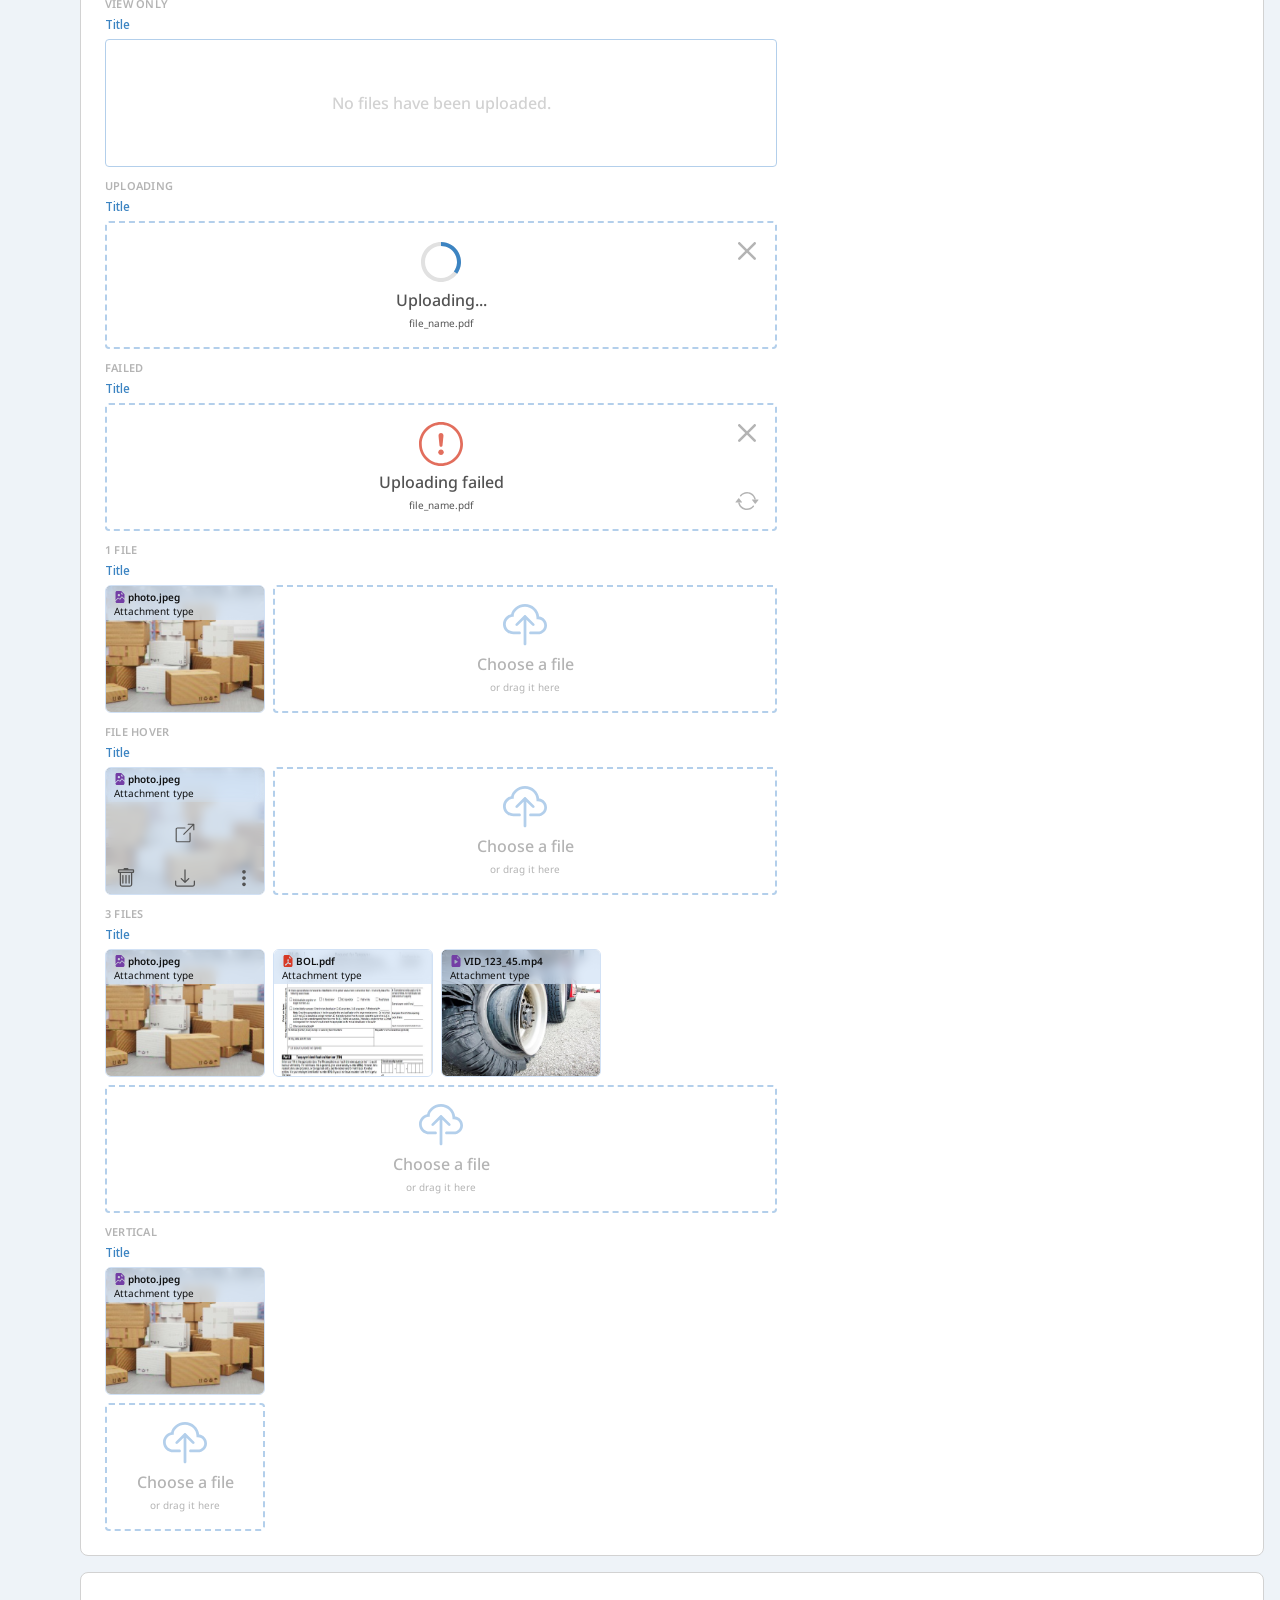
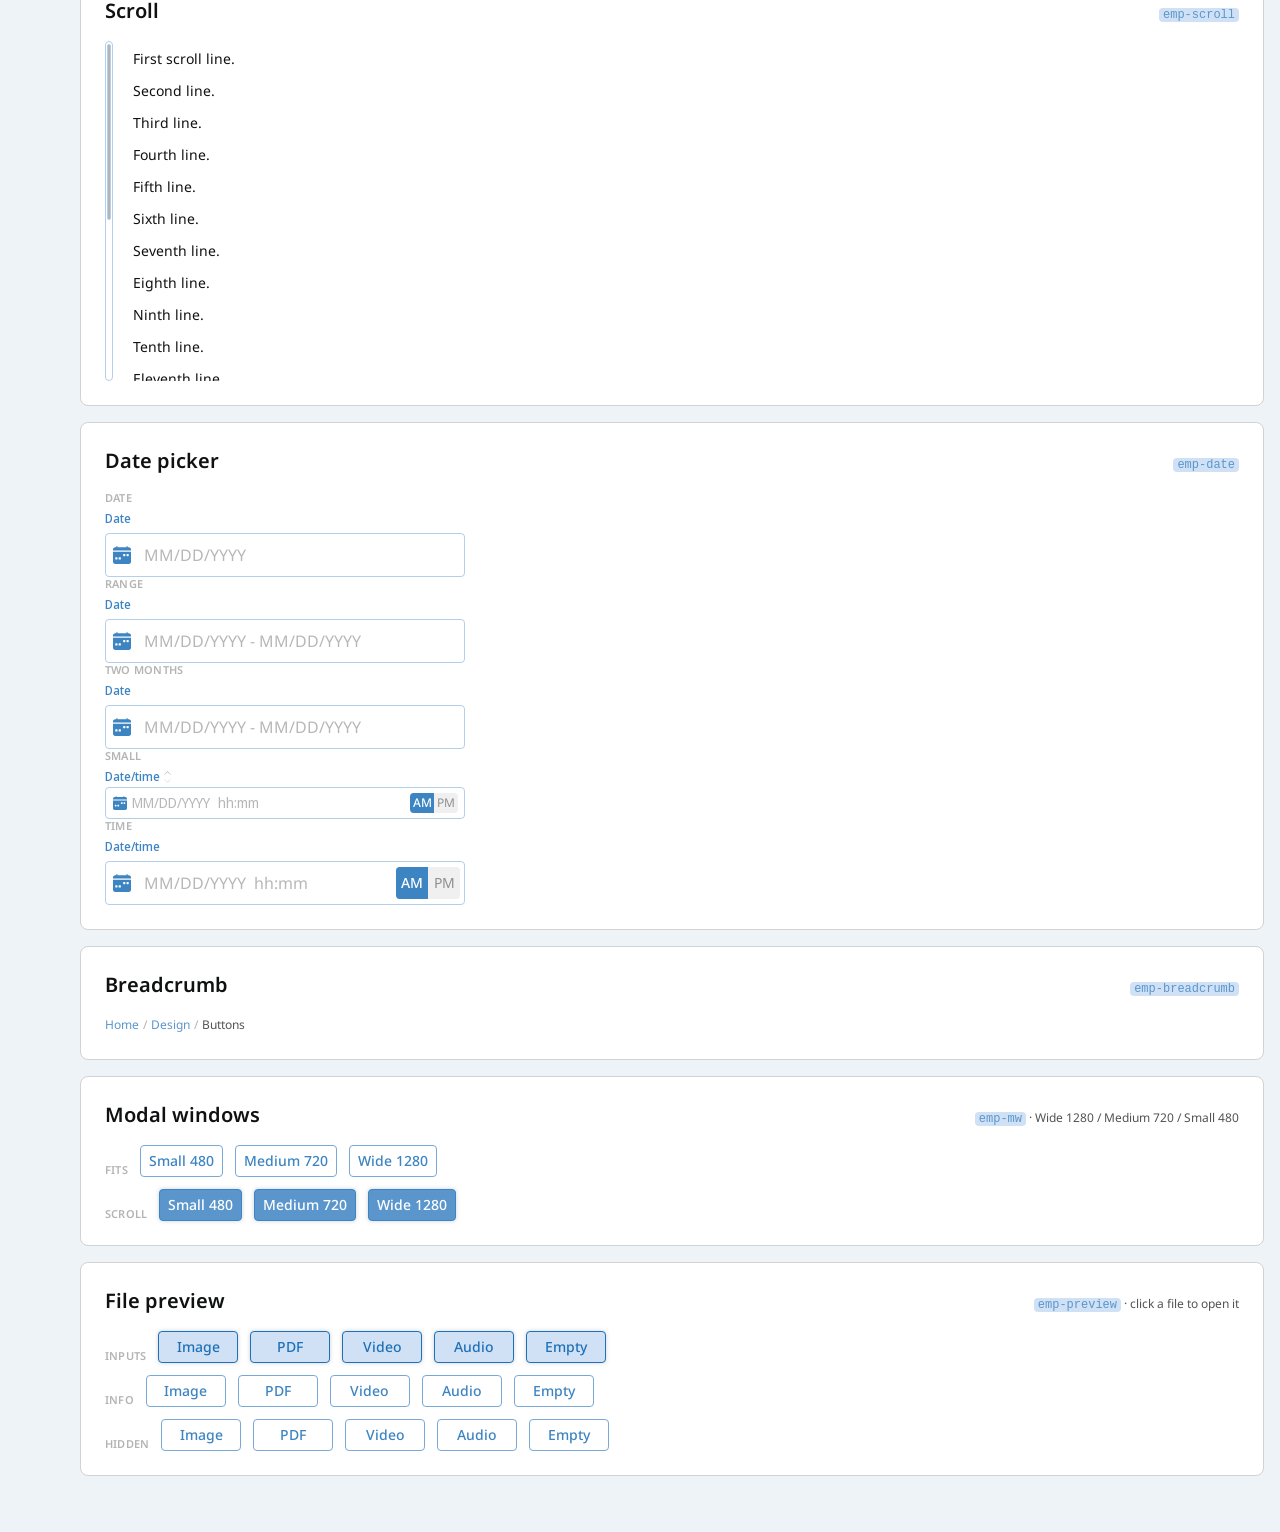
==== commit ae2fb98d: "Add Shippers Receivers and Charges so those navbar sections open real screens. Keep the shipper comp" ====
--- a/index.html
+++ b/index.html
@@ -278,7 +278,7 @@
                 </span>
                 <span class="emp-navitem__label">Document cheking</span>
             </a>
-            <a hidden class="emp-navitem" href="#">
+            <a class="emp-navitem" href="shippers.html">
                 <span class="emp-navitem__icon">
                     <svg class="emp-navitem__glyph" viewBox="0 0 24 24"><use href="#nav-shippers"></use></svg>
                 </span>
@@ -374,7 +374,7 @@
                 </span>
                 <span class="emp-navitem__label">Options</span>
             </a>
-            <a hidden class="emp-navitem" href="#">
+            <a class="emp-navitem" href="charges.html">
                 <span class="emp-navitem__icon">
                     <svg class="emp-navitem__glyph" viewBox="0 0 24 24"><use href="#nav-charges"></use></svg>
                 </span>
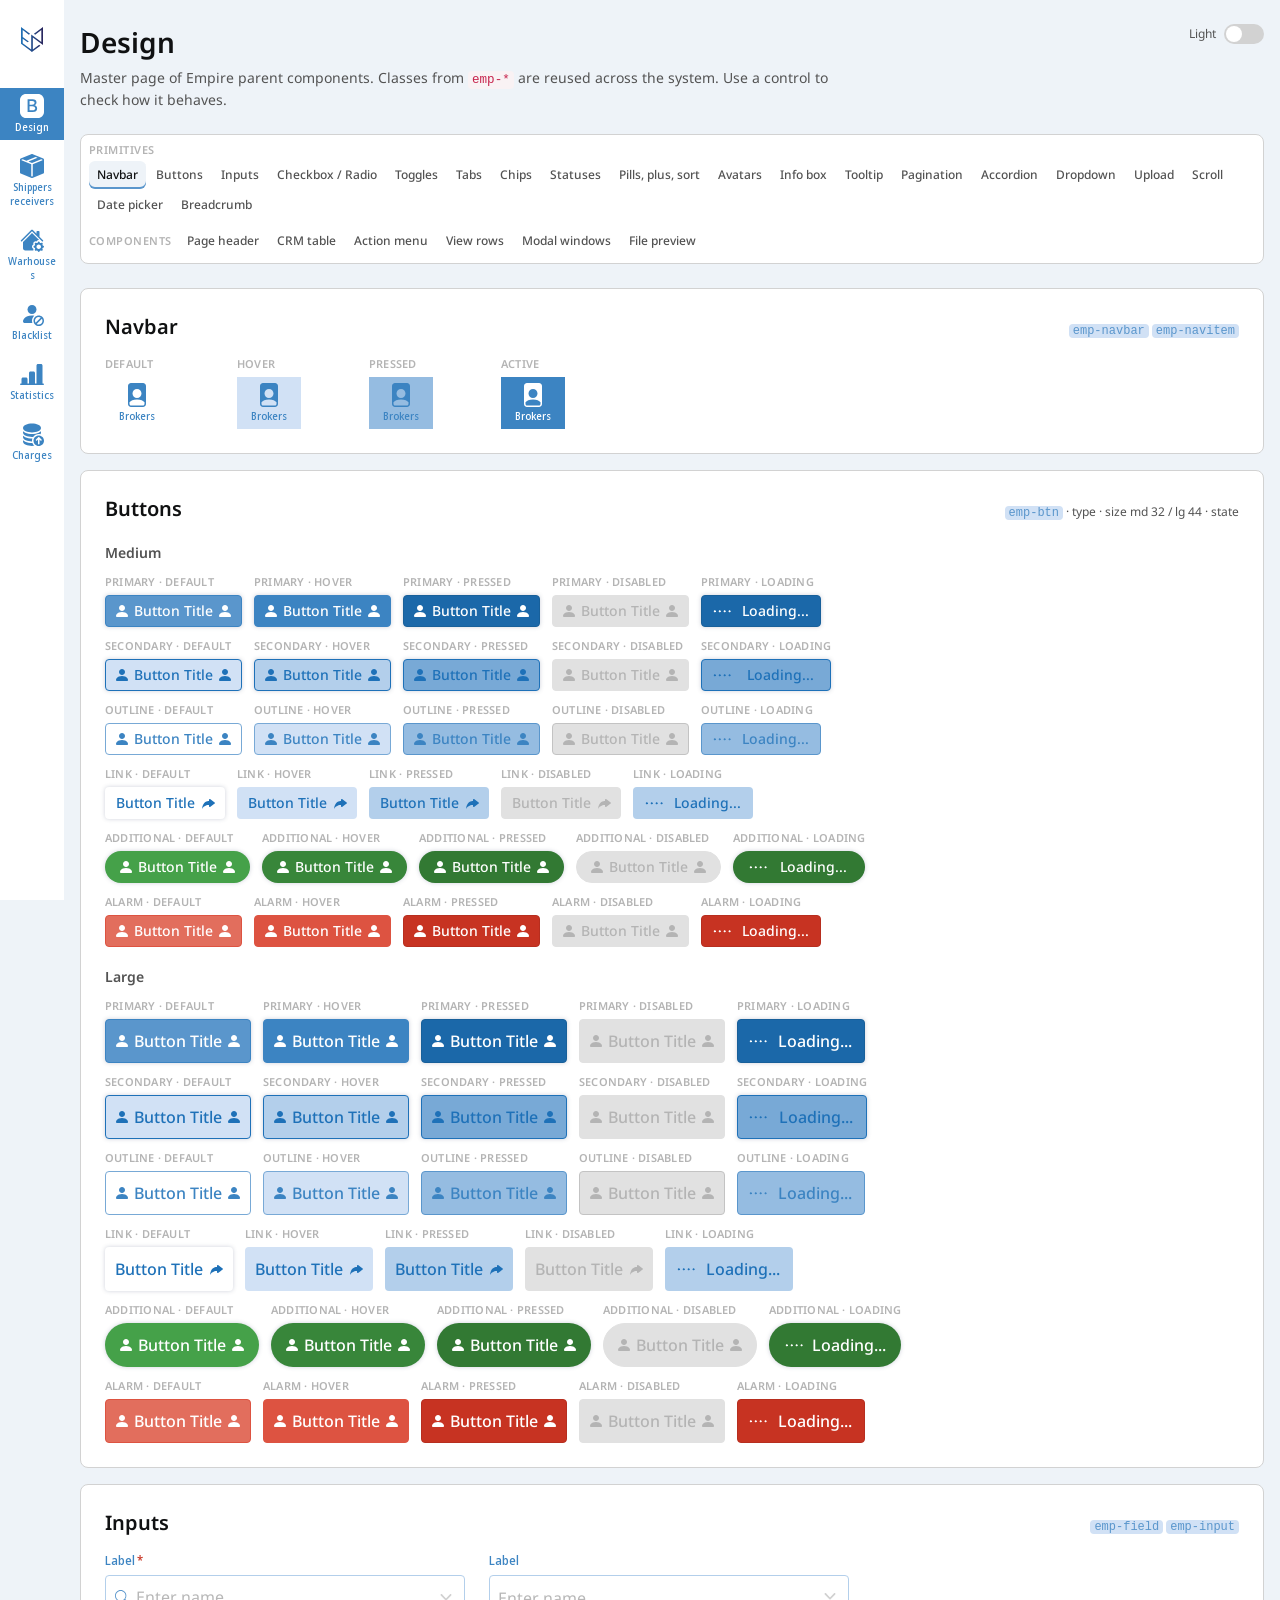
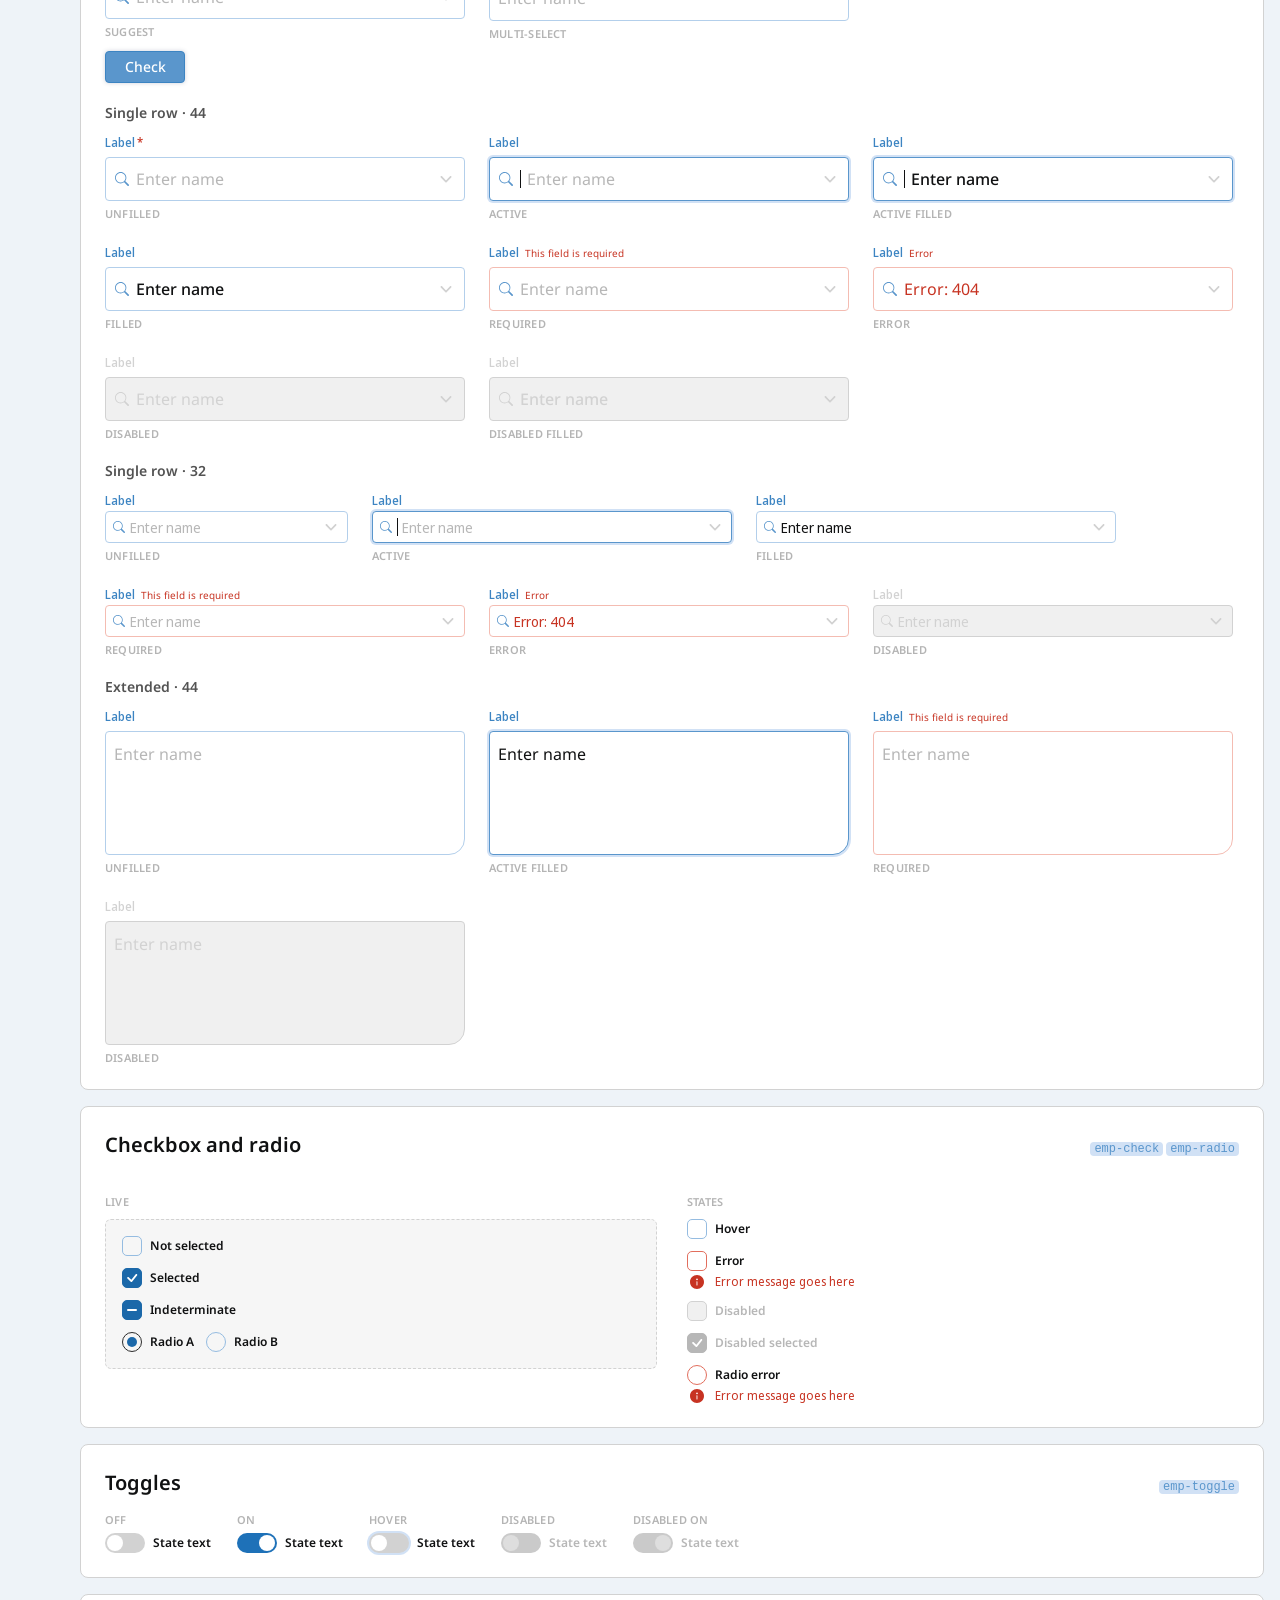
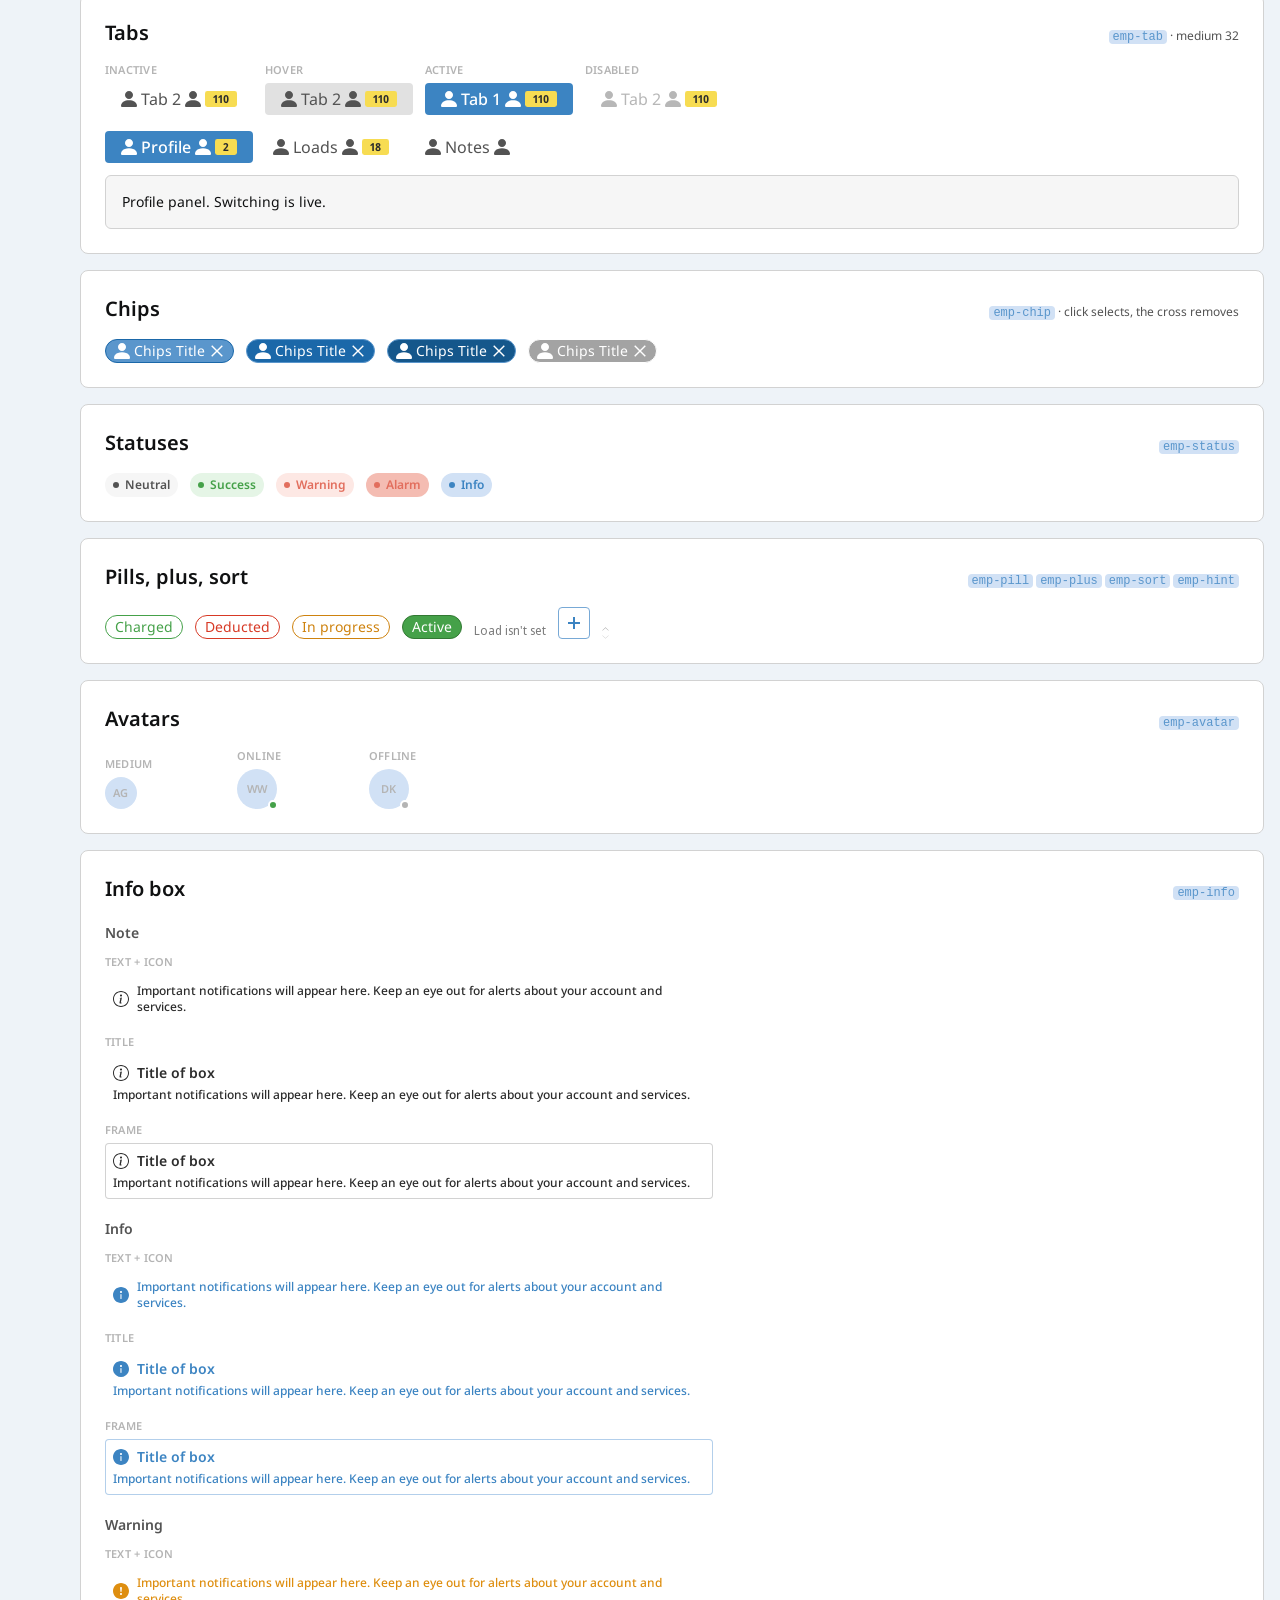
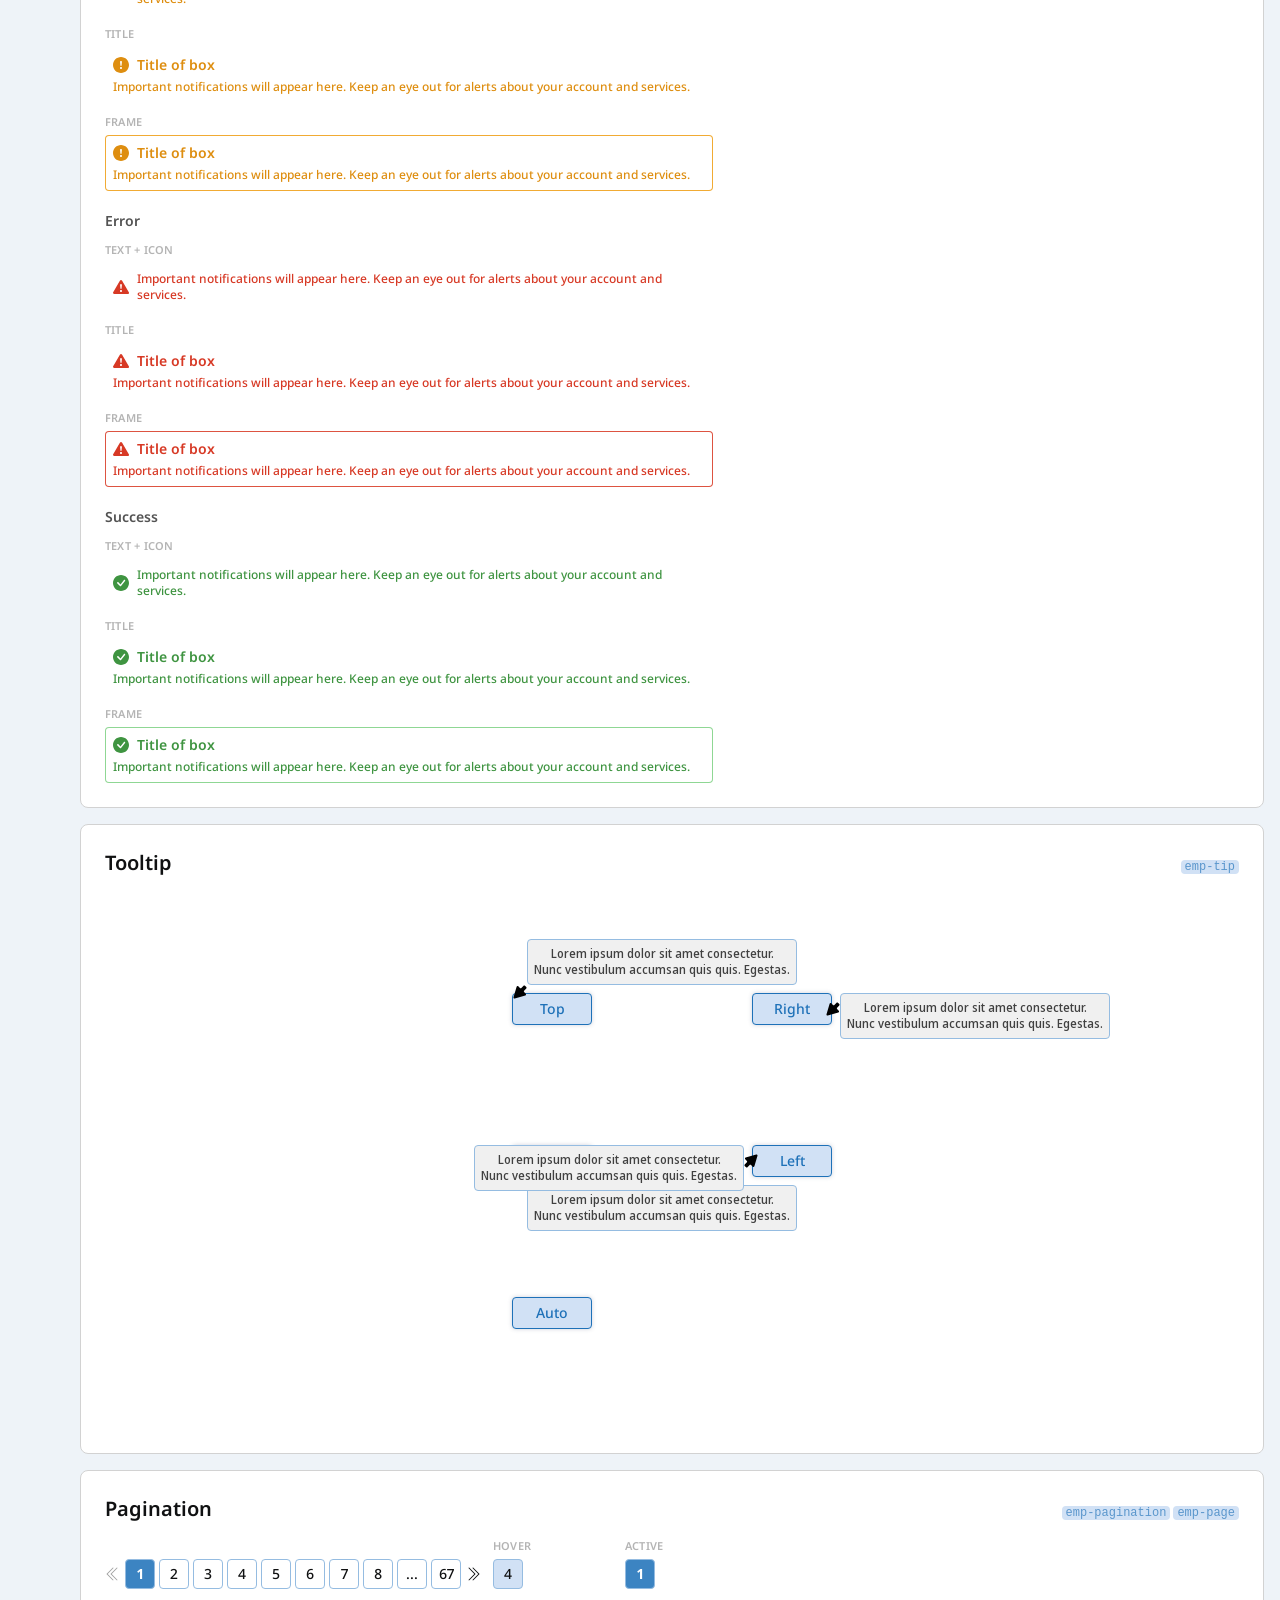
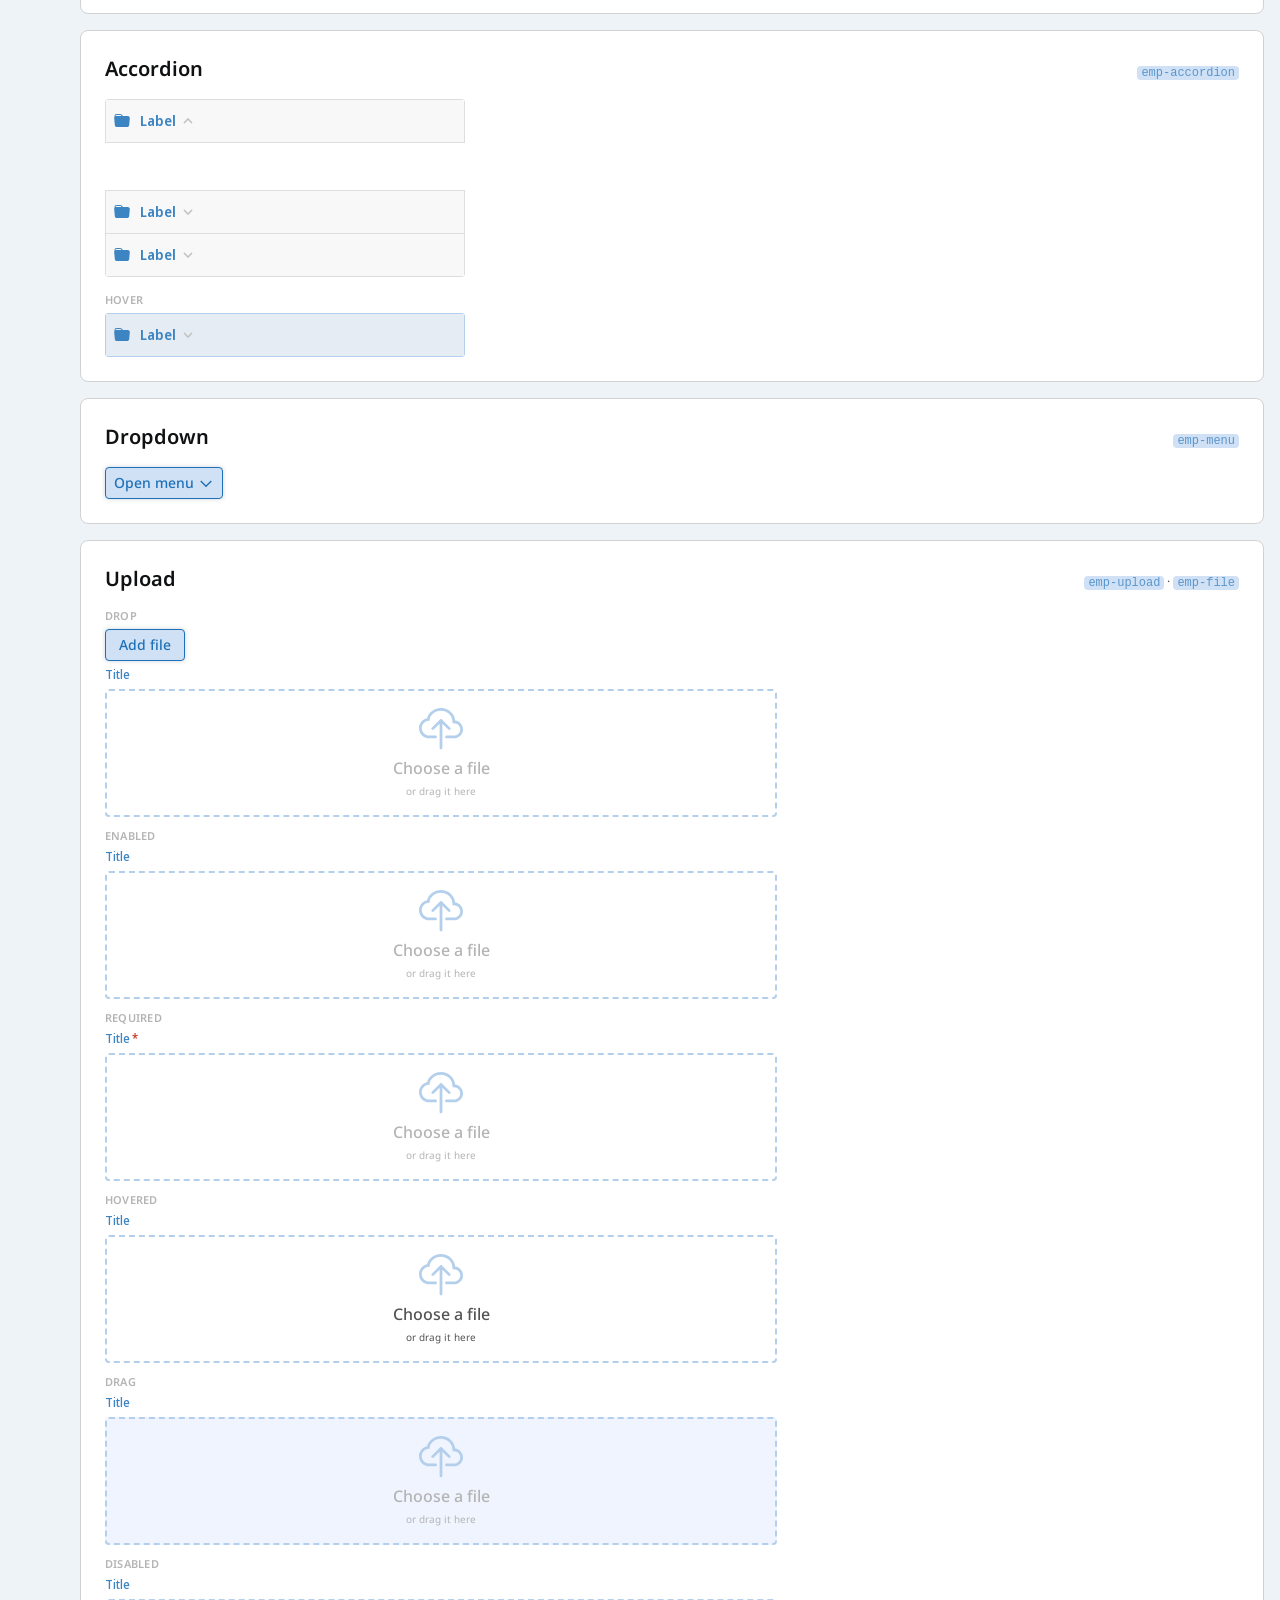
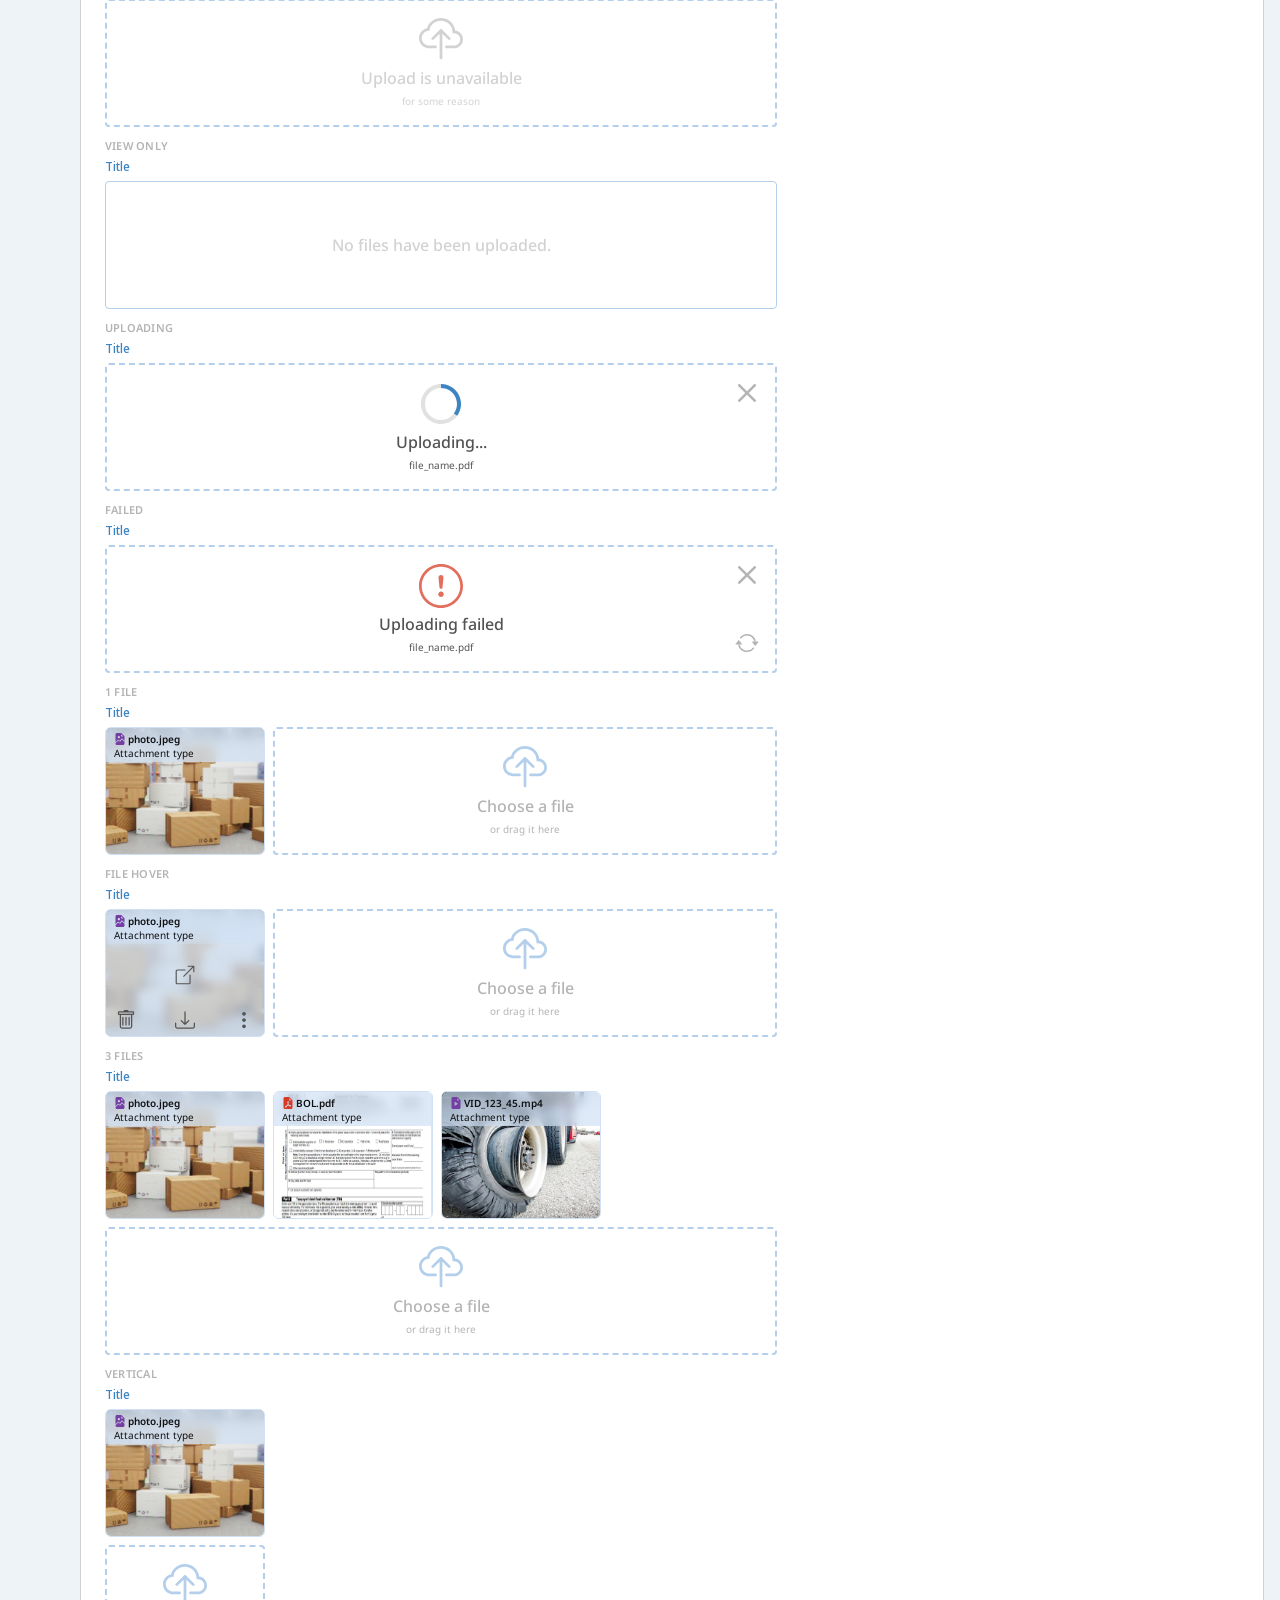
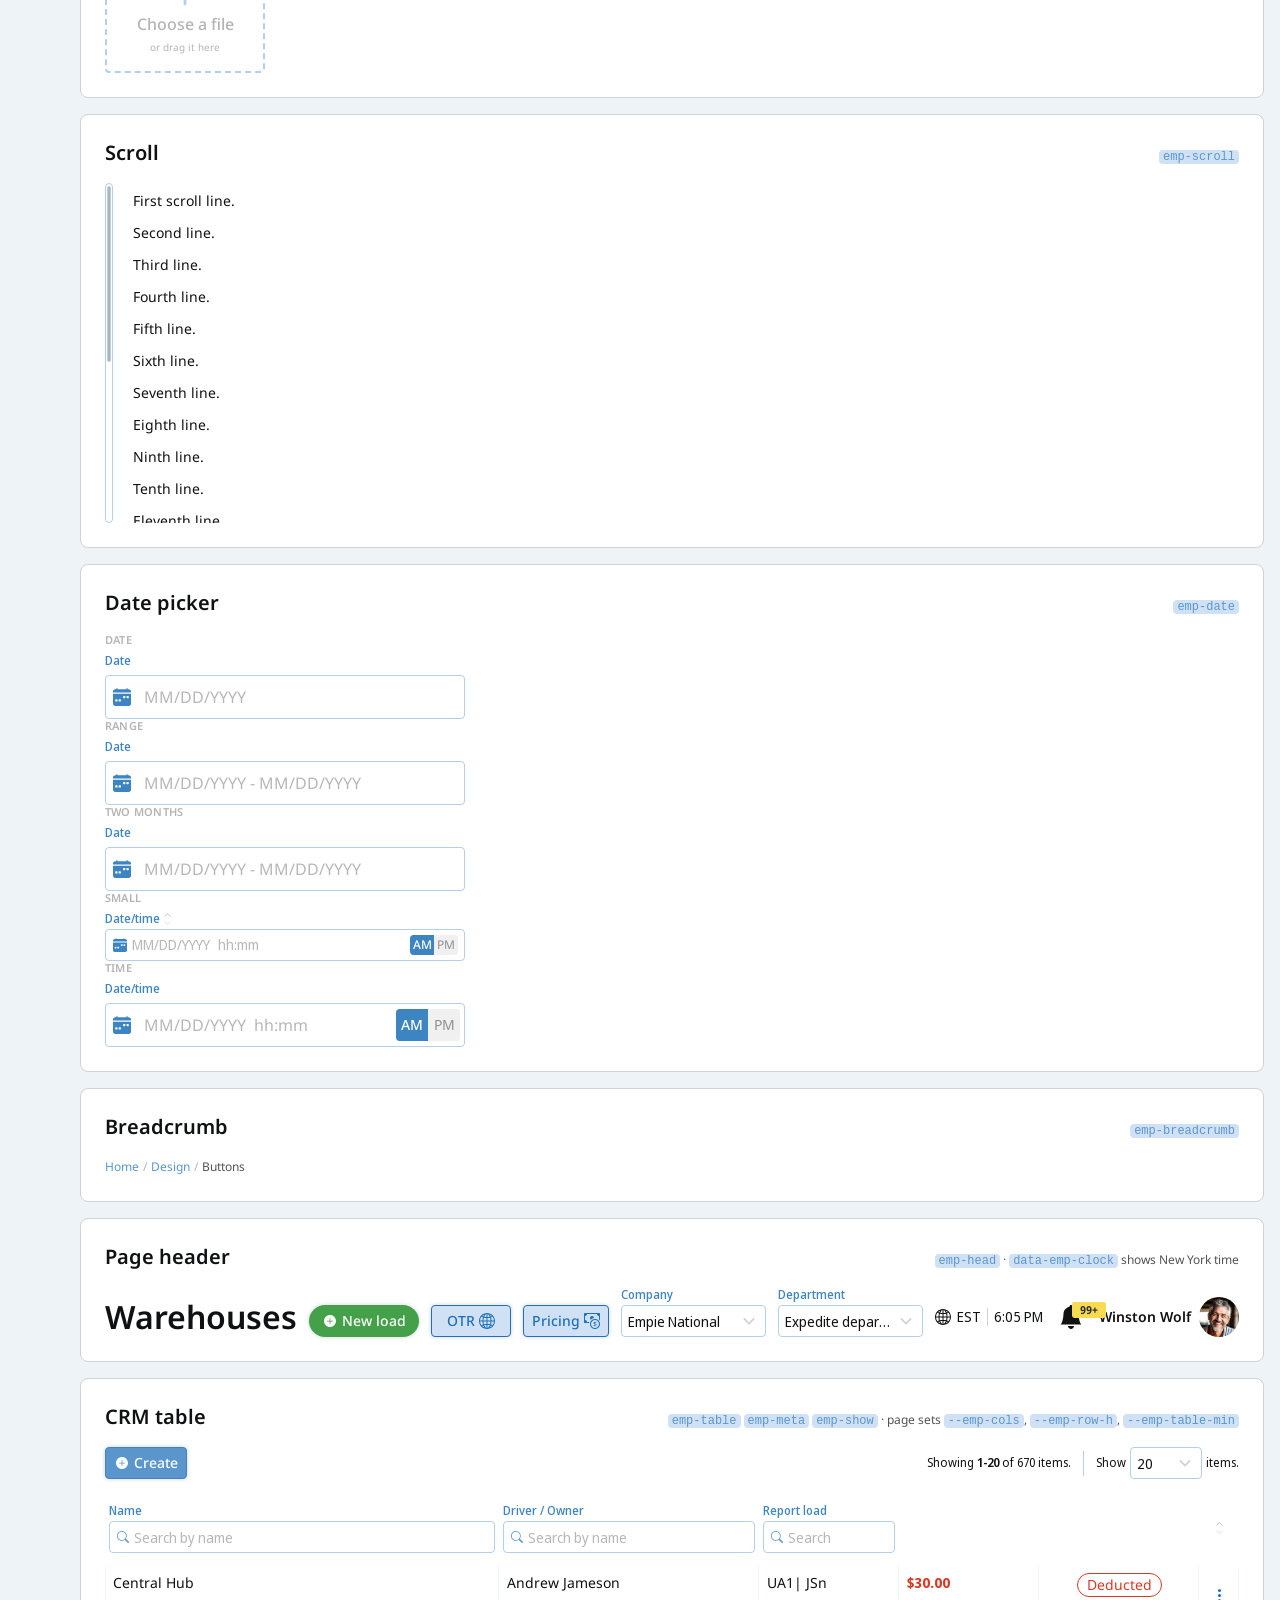
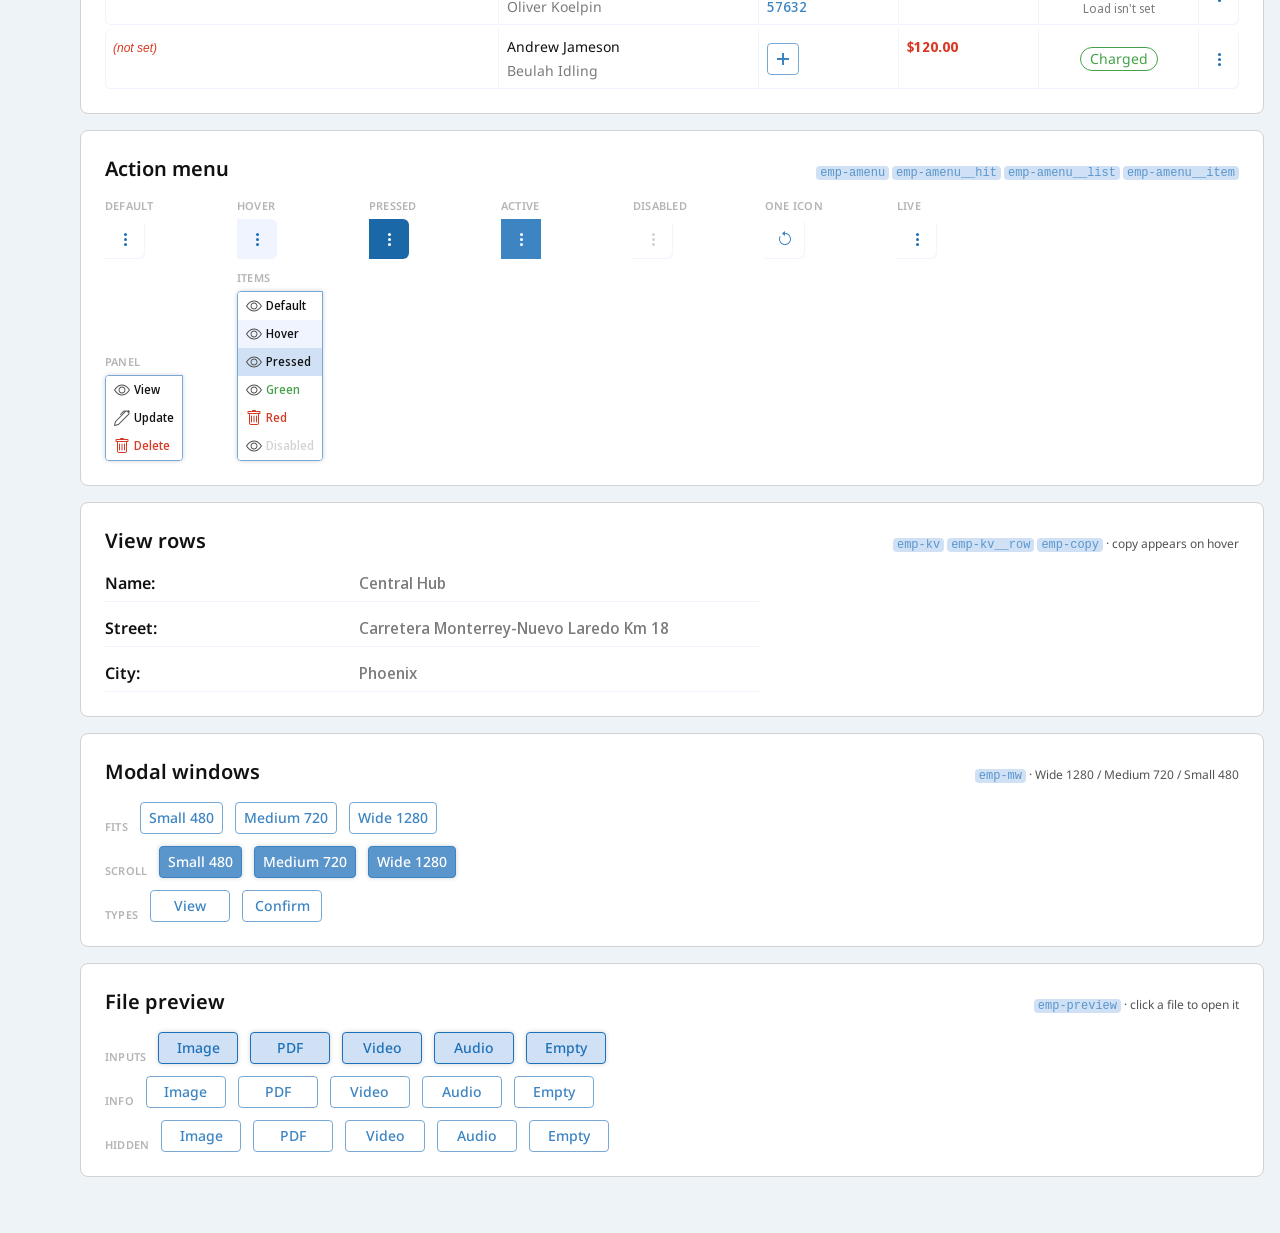
==== commit f95b988d: "Unify CRM screens on global emp-* components Design page is the master: CRM table, show/meta, action" ====
--- a/index.html
+++ b/index.html
@@ -8,8 +8,10 @@
     <link rel="preconnect" href="https://fonts.gstatic.com" crossorigin>
     <link href="https://fonts.googleapis.com/css2?family=Noto+Sans+Display:wght@400;500;600&family=Noto+Sans:wdth,wght@87.5,700;100,400;100,500;100,600;100,700&display=swap" rel="stylesheet">
     <link rel="stylesheet" href="https://cdn.jsdelivr.net/npm/bootstrap@3.4.1/dist/css/bootstrap.min.css">
-    <link rel="stylesheet" href="css/empire.css?v=click36">
-    <link rel="stylesheet" href="css/design.css?v=click24">
+    <link rel="stylesheet" href="css/empire.css?v=ds3">
+    <link rel="stylesheet" href="css/header.css?v=ds2">
+    <link rel="stylesheet" href="css/toast.css?v=t2">
+    <link rel="stylesheet" href="css/design.css?v=ds2">
     <script>
         (function () {
             var theme = localStorage.getItem("emp-theme");
@@ -205,6 +207,34 @@
         <path d="M6.00231 0C2.6886 0 0.00231171 2.68629 0.00231171 6V18C0.00231171 21.3137 2.6886 24 6.00231 24H18.0023C21.316 24 24.0023 21.3137 24.0023 18V6C24.0023 2.68629 21.316 0 18.0023 0H6.00231ZM7.59313 18V5.31738H12.6908C15.0726 5.31738 16.5052 6.53027 16.5052 8.48145C16.5052 9.80859 15.5297 10.9951 14.2816 11.2061V11.3555C15.9955 11.5312 17.1381 12.7529 17.1381 14.4053C17.1381 16.6377 15.5121 18 12.805 18H7.59313Z" fill="currentColor"/>
         </g>
         </g></symbol>
+<symbol id="i-wh-plus" viewBox="0 0 12 12">
+<g id="Icon fill/plus-circle-fill">
+<path id="Subtract" d="M12 6C12 9.31371 9.31371 12 6 12C2.68629 12 0 9.31371 0 6C0 2.68629 2.68629 0 6 0C9.31371 0 12 2.68629 12 6ZM6.375 3.375C6.375 3.16789 6.20711 3 6 3C5.79289 3 5.625 3.16789 5.625 3.375V5.625H3.375C3.16789 5.625 3 5.79289 3 6C3 6.20711 3.16789 6.375 3.375 6.375H5.625V8.625C5.625 8.83211 5.79289 9 6 9C6.20711 9 6.375 8.83211 6.375 8.625V6.375H8.625C8.83211 6.375 9 6.20711 9 6C9 5.79289 8.83211 5.625 8.625 5.625H6.375V3.375Z" fill="white"/>
+</g>
+</symbol>
+<symbol id="i-wh-globe" viewBox="0 0 16 16">
+<g id="icon outline/globe2">
+<path id="Subtract" d="M0 8C0 3.58172 3.58172 0 8 0C12.4183 0 16 3.58172 16 8C16 12.4183 12.4183 16 8 16C3.58172 16 0 12.4183 0 8ZM7.5 1.07655C6.83057 1.28128 6.16462 1.89722 5.61275 2.93199C5.46962 3.20034 5.33735 3.49184 5.21771 3.80361C5.92288 3.9609 6.69049 4.06112 7.5 4.09055V1.07655ZM4.24852 3.53944C4.39143 3.15535 4.55268 2.79462 4.73039 2.4614C4.90911 2.1263 5.10862 1.81241 5.32726 1.52835C4.46954 1.88297 3.69766 2.40315 3.05145 3.04904C3.41294 3.23288 3.8141 3.39777 4.24852 3.53944ZM3.50845 7.49999C3.54474 6.42999 3.69684 5.41263 3.94483 4.49229C3.37532 4.30701 2.84978 4.08302 2.38046 3.82544C1.6064 4.86573 1.11439 6.1283 1.01758 7.49999H3.50845ZM4.90869 4.75884C4.68622 5.58644 4.54496 6.51299 4.50906 7.49999H7.5V5.09114C6.5902 5.06026 5.71707 4.94558 4.90869 4.75884ZM8.5 5.09114V7.49999H11.4909C11.455 6.51299 11.3138 5.58644 11.0913 4.75884C10.2829 4.94558 9.40979 5.06026 8.5 5.09114ZM4.50906 8.49999C4.54496 9.487 4.68622 10.4135 4.90869 11.2411C5.71707 11.0544 6.5902 10.9397 7.5 10.9088V8.49999H4.50906ZM8.5 8.49999V10.9088C9.40979 10.9397 10.2829 11.0544 11.0913 11.2411C11.3138 10.4135 11.455 9.487 11.4909 8.49999H8.5ZM5.21771 12.1964C5.33735 12.5081 5.46962 12.7996 5.61275 13.068C6.16462 14.1028 6.83057 14.7187 7.5 14.9234V11.9094C6.69049 11.9389 5.92288 12.0391 5.21771 12.1964ZM5.32726 14.4716C5.10863 14.1876 4.90911 13.8737 4.73039 13.5386C4.55268 13.2054 4.39143 12.8446 4.24852 12.4605C3.8141 12.6022 3.41294 12.7671 3.05145 12.9509C3.69766 13.5968 4.46954 14.117 5.32726 14.4716ZM3.94483 11.5077C3.69684 10.5874 3.54474 9.57 3.50845 8.49999H1.01758C1.11439 9.87169 1.6064 11.1343 2.38046 12.1745C2.84978 11.917 3.37532 11.693 3.94483 11.5077ZM10.6727 14.4716C11.5305 14.117 12.3023 13.5968 12.9485 12.9509C12.5871 12.7671 12.1859 12.6022 11.7515 12.4605C11.6086 12.8446 11.4473 13.2054 11.2696 13.5386C11.0909 13.8737 10.8914 14.1876 10.6727 14.4716ZM8.5 11.9094V14.9234C9.16942 14.7187 9.83537 14.1028 10.3872 13.068C10.5304 12.7996 10.6626 12.5081 10.7823 12.1964C10.0771 12.0391 9.3095 11.9389 8.5 11.9094ZM12.0552 11.5077C12.6247 11.693 13.1502 11.917 13.6195 12.1745C14.3936 11.1343 14.8856 9.87169 14.9824 8.49999H12.4915C12.4552 9.57 12.3032 10.5874 12.0552 11.5077ZM14.9824 7.49999C14.8856 6.1283 14.3936 4.86572 13.6195 3.82544C13.1502 4.08302 12.6247 4.30701 12.0552 4.49229C12.3032 5.41263 12.4552 6.42999 12.4915 7.49999H14.9824ZM11.2696 2.4614C11.4473 2.79462 11.6086 3.15535 11.7515 3.53944C12.1859 3.39777 12.5871 3.23288 12.9485 3.04904C12.3023 2.40315 11.5305 1.88297 10.6727 1.52835C10.8914 1.81241 11.0909 2.1263 11.2696 2.4614ZM10.7823 3.80361C10.6626 3.49184 10.5304 3.20034 10.3872 2.93199C9.83537 1.89722 9.16942 1.28128 8.5 1.07655V4.09055C9.3095 4.06112 10.0771 3.9609 10.7823 3.80361Z" fill="currentColor"/>
+</g>
+</symbol>
+<symbol id="i-wh-cash" viewBox="0 0 16 16">
+<g id="icon outline/cash-coin">
+<g id="Vector">
+<path d="M11 15C13.2091 15 15 13.2091 15 11C15 8.79086 13.2091 7 11 7C8.79086 7 7 8.79086 7 11C7 13.2091 8.79086 15 11 15ZM16 11C16 13.7614 13.7614 16 11 16C8.23858 16 6 13.7614 6 11C6 8.23858 8.23858 6 11 6C13.7614 6 16 8.23858 16 11Z" fill-rule="evenodd" clip-rule="evenodd" fill="currentColor"/>
+<path d="M9.4375 11.9444C9.48519 12.5403 9.95568 13.0049 10.8013 13.0599V13.5H11.1764V13.0568C12.0507 12.9957 12.5625 12.5281 12.5625 11.8496C12.5625 11.2323 12.1715 10.9144 11.4721 10.7494L11.1764 10.6791V9.48105C11.5516 9.52384 11.79 9.72861 11.8472 10.0128H12.5053C12.4576 9.43826 11.9648 8.989 11.1764 8.9401V8.5H10.8013V8.94927C10.0542 9.02262 9.54559 9.47188 9.54559 10.1076C9.54559 10.6699 9.92389 11.0275 10.5533 11.1742L10.8013 11.2353V12.5067C10.4166 12.4487 10.1623 12.2378 10.1051 11.9444H9.4375ZM10.7981 10.5905C10.4294 10.5049 10.2291 10.3307 10.2291 10.0678C10.2291 9.77445 10.4453 9.5544 10.8013 9.49022V10.5905H10.7981ZM11.2305 11.3362C11.6787 11.4401 11.8854 11.6082 11.8854 11.9046C11.8854 12.2439 11.6279 12.4762 11.1764 12.5189V11.324L11.2305 11.3362Z" fill="currentColor"/>
+<path d="M1 0C0.447715 0 0 0.447716 0 1V9C0 9.55229 0.447715 10 1 10H5.08296C5.1407 9.65585 5.22773 9.32163 5.34141 9H3C3 7.89543 2.10457 7 1 7V3C2.10457 3 3 2.10457 3 1H13C13 2.10457 13.8954 3 15 3V6.52779C15.3801 6.86799 15.7166 7.25594 16 7.68221V1C16 0.447715 15.5523 0 15 0H1Z" fill="currentColor"/>
+<path d="M9.9983 5.08325C9.99943 5.05564 10 5.02789 10 5C10 3.89543 9.10457 3 8 3C6.89543 3 6 3.89543 6 5C6 5.6845 6.34387 6.28869 6.86829 6.64924C7.71486 5.84504 8.79591 5.28533 9.9983 5.08325Z" fill="currentColor"/>
+</g>
+</g>
+</symbol>
+<symbol id="i-wh-bell" viewBox="0 0 16 16">
+<g id="Icon fill/bell-fill">
+<g id="Vector">
+<path d="M8 16C9.10457 16 10 15.1046 10 14H6C6 15.1046 6.89543 16 8 16Z" fill="currentColor"/>
+<path d="M8.99516 1.09903C8.99836 1.06646 9 1.03342 9 1C9 0.447715 8.55228 0 8 0C7.44772 0 7 0.447715 7 1C7 1.03342 7.00164 1.06646 7.00484 1.09904C4.7202 1.56045 3.00002 3.57934 3.00002 6C3.00002 7.0976 2.5 12 1 13H15C13.5 12 13 7.0976 13 6C13 3.57932 11.2798 1.56042 8.99516 1.09903Z" fill="currentColor"/>
+</g>
+</g>
+</symbol>
     </svg>
 
     <nav class="emp-navbar" aria-label="Navbar">
@@ -417,6 +447,7 @@
                             <a href="#tabs">Tabs</a>
                             <a href="#chips">Chips</a>
                             <a href="#statuses">Statuses</a>
+                            <a href="#pills">Pills, plus, sort</a>
                             <a href="#avatars">Avatars</a>
                             <a href="#info">Info box</a>
                             <a href="#tooltip">Tooltip</a>
@@ -432,6 +463,10 @@
                     <div class="ds-index__group">
                         <p class="ds-index__label">Components</p>
                         <div class="ds-index__links">
+                            <a href="#page-header">Page header</a>
+                            <a href="#crm-table">CRM table</a>
+                            <a href="#action-menu">Action menu</a>
+                            <a href="#view-rows">View rows</a>
                             <a href="#modal">Modal windows</a>
                             <a href="#preview">File preview</a>
                         </div>
@@ -822,6 +857,23 @@
                         <span class="emp-status emp-status--warning">Warning</span>
                         <span class="emp-status emp-status--alarm">Alarm</span>
                         <span class="emp-status emp-status--info">Info</span>
+                    </div>
+                </section>
+
+
+                <section class="ds-section" id="pills">
+                    <div class="ds-section__head">
+                        <h2>Pills, plus, sort</h2>
+                        <p><code>emp-pill</code> <code>emp-plus</code> <code>emp-sort</code> <code>emp-hint</code></p>
+                    </div>
+                    <div class="ds-row">
+                        <span class="emp-pill emp-pill--success">Charged</span>
+                        <span class="emp-pill emp-pill--alarm">Deducted</span>
+                        <span class="emp-pill emp-pill--warning">In progress</span>
+                        <span class="emp-pill emp-pill--fill">Active</span>
+                        <span class="emp-hint">Load isn't set</span>
+                        <button class="emp-plus" type="button" aria-label="Add"><svg class="emp-icon" viewBox="0 0 16 16" aria-hidden="true"><use href="#i-plus"></use></svg></button>
+                        <button class="emp-sort" type="button" aria-label="Sort"><svg viewBox="0 0 7 12" aria-hidden="true"><use href="#i-sort"></use></svg></button>
                     </div>
                 </section>
 
@@ -1374,6 +1426,99 @@
                     </ol>
                 </section>
 
+
+                <section class="ds-section" id="page-header">
+                    <div class="ds-section__head">
+                        <h2>Page header</h2>
+                        <p><code>emp-head</code> · <code>data-emp-clock</code> shows New York time</p>
+                    </div>
+            <header class="emp-head">
+                <div class="emp-head__start">
+                    <h1 class="emp-head__title">Warehouses</h1>
+                    <button class="emp-btn emp-btn--additional emp-btn--md" type="button">
+                        <span class="emp-btn__glyph"><svg class="emp-icon emp-icon--person" viewBox="0 0 12 12" aria-hidden="true"><use href="#i-wh-plus"></use></svg></span>
+                        <span class="emp-btn__label">New load</span>
+                    </button>
+                    <button class="emp-btn emp-btn--secondary emp-btn--md" type="button">
+                        <span class="emp-btn__label">OTR</span>
+                        <span class="emp-btn__glyph"><svg class="emp-icon" viewBox="0 0 16 16" aria-hidden="true"><use href="#i-wh-globe"></use></svg></span>
+                    </button>
+                    <button class="emp-btn emp-btn--secondary emp-btn--md" type="button">
+                        <span class="emp-btn__label">Pricing</span>
+                        <span class="emp-btn__glyph"><svg class="emp-icon" viewBox="0 0 16 16" aria-hidden="true"><use href="#i-wh-cash"></use></svg></span>
+                    </button>
+                </div>
+                <div class="emp-head__center">
+                    <div class="emp-head__field"><div class="emp-field emp-field--sm"><div class="emp-field__title"><span class="emp-field__label">Company</span></div><div class="emp-input"><input class="emp-input__control" type="text" value="Empie National" readonly data-emp-options="Empie National|Sierra|Big Trucks|Brokerage"><svg class="emp-input__chevron" viewBox="0 0 20 20" aria-hidden="true"><use href="#i-input-chevron"></use></svg></div></div></div>
+                    <div class="emp-head__field"><div class="emp-field emp-field--sm"><div class="emp-field__title"><span class="emp-field__label">Department</span></div><div class="emp-input"><input class="emp-input__control" type="text" value="Expedite department" readonly data-emp-options="Expedite department|OTR|Pricing|Accounting"><svg class="emp-input__chevron" viewBox="0 0 20 20" aria-hidden="true"><use href="#i-input-chevron"></use></svg></div></div></div>
+                </div>
+                <div class="emp-head__end">
+                    <div class="emp-head__clock">
+                        <svg class="emp-head__clock-icon" viewBox="0 0 16 16" aria-hidden="true"><use href="#i-wh-globe"></use></svg>
+                        <span>EST</span>
+                        <span class="emp-head__rule"></span>
+                        <span data-emp-clock>10:02 AM</span>
+                    </div>
+                    <span class="emp-head__bell" aria-label="Notifications">
+                        <svg class="emp-head__bell-icon" viewBox="0 0 16 16" aria-hidden="true"><use href="#i-wh-bell"></use></svg>
+                        <span class="emp-tab__count">99+</span>
+                    </span>
+                    <div class="emp-head__who">
+                        <span class="emp-head__name">Winston Wolf</span>
+                        <img class="emp-head__avatar" src="icons/warehouses/avatar.png" alt="">
+                    </div>
+                </div>
+            </header>
+                </section>
+
+                <section class="ds-section" id="crm-table">
+                    <div class="ds-section__head">
+                        <h2>CRM table</h2>
+                        <p><code>emp-table</code> <code>emp-meta</code> <code>emp-show</code> · page sets <code>--emp-cols</code>, <code>--emp-row-h</code>, <code>--emp-table-min</code></p>
+                    </div>
+                    <section class="emp-table ds-table" aria-label="CRM table">
+                        <div class="emp-table__bar">
+                            <button class="emp-btn emp-btn--primary emp-btn--md" type="button"><span class="emp-btn__glyph"><svg class="emp-icon emp-icon--person" viewBox="0 0 12 12" aria-hidden="true"><use href="#i-wh-plus"></use></svg></span><span class="emp-btn__label">Create</span></button>
+                            <div class="emp-meta"><span>Showing <strong data-emp-show-range>1-20</strong> of 670 items.</span><span class="emp-meta__rule"></span><div class="emp-show"><span>Show</span><div class="emp-show__field"><div class="emp-combo" data-emp-show><div class="emp-field emp-field--sm"><div class="emp-combo__anchor"><div class="emp-input"><input class="emp-input__control" type="text" value="20" readonly aria-label="Items per page"><button class="emp-input__chevron-btn" type="button" aria-label="Items per page" aria-expanded="false"><svg class="emp-input__chevron" viewBox="0 0 20 20" aria-hidden="true"><use href="#i-input-chevron"></use></svg></button></div><div class="emp-drop"><button class="emp-drop__item is-selected" type="button" data-size="20">20</button><button class="emp-drop__item" type="button" data-size="40">40</button><button class="emp-drop__item" type="button" data-size="60">60</button><button class="emp-drop__item" type="button" data-size="80">80</button><button class="emp-drop__item" type="button" data-size="100">100</button><button class="emp-drop__item" type="button" data-size="120">120</button></div></div></div></div></div><span>items.</span></div></div>
+                        </div>
+                        <div class="emp-table__filters" role="search"><div class="emp-field emp-field--sm"><div class="emp-field__title"><span class="emp-field__label">Name</span></div><div class="emp-input"><span class="emp-input__icon" aria-hidden="true"><svg class="emp-input__search" viewBox="0 0 12 12"><use href="#i-input-search-sm"></use></svg></span><input class="emp-input__control" type="text" placeholder="Search by name" aria-label="Name"></div></div><div class="emp-field emp-field--sm"><div class="emp-field__title"><span class="emp-field__label">Driver / Owner</span></div><div class="emp-input"><span class="emp-input__icon" aria-hidden="true"><svg class="emp-input__search" viewBox="0 0 12 12"><use href="#i-input-search-sm"></use></svg></span><input class="emp-input__control" type="text" placeholder="Search by name" aria-label="Driver / Owner"></div></div><div class="emp-field emp-field--sm"><div class="emp-field__title"><span class="emp-field__label">Report load</span></div><div class="emp-input"><span class="emp-input__icon" aria-hidden="true"><svg class="emp-input__search" viewBox="0 0 12 12"><use href="#i-input-search-sm"></use></svg></span><input class="emp-input__control" type="text" placeholder="Search" aria-label="Report load"></div></div><span class="emp-table__ghost"></span><span class="emp-table__ghost"></span><button class="emp-sort emp-sort--cell" type="button" aria-label="Sort table"><svg viewBox="0 0 7 12" aria-hidden="true"><use href="#i-sort"></use></svg></button></div>
+                        <div class="emp-table__rows" role="table">
+                            <div class="emp-table__row" role="row"><span>Central Hub</span><div class="emp-table__cell"><span>Andrew Jameson</span><span class="emp-table__muted">Oliver Koelpin</span></div><div class="emp-table__cell"><span>UA1| JSn</span><span class="emp-table__link">57632</span></div><span class="emp-table__money">$30.00</span><div class="emp-table__cell emp-table__cell--center"><span class="emp-pill emp-pill--alarm">Deducted</span><span class="emp-hint">Load isn't set</span></div><div class="emp-amenu"><button class="emp-amenu__hit" type="button" aria-label="Actions" aria-expanded="false"><span class="emp-amenu__dots"></span></button><span class="emp-amenu__list"><button class="emp-amenu__item" type="button"><img src="icons/action-menu/view.svg" alt="" width="16" height="16">View</button><button class="emp-amenu__item" type="button"><img src="icons/action-menu/edit.svg" alt="" width="16" height="16">Update</button><button class="emp-amenu__item emp-amenu__item--red" type="button"><img src="icons/action-menu/delete.svg" alt="" width="16" height="16">Delete</button></span></div></div>
+                            <div class="emp-table__row" role="row"><span><span class="emp-table__unset">(not set)</span></span><div class="emp-table__cell"><span>Andrew Jameson</span><span class="emp-table__muted">Beulah Idling</span></div><div class="emp-table__cell"><button class="emp-plus" type="button" aria-label="Add"><svg class="emp-icon" viewBox="0 0 16 16" aria-hidden="true"><use href="#i-plus"></use></svg></button></div><span class="emp-table__money">$120.00</span><div class="emp-table__cell emp-table__cell--center"><span class="emp-pill emp-pill--success">Charged</span></div><div class="emp-amenu"><button class="emp-amenu__hit" type="button" aria-label="Actions" aria-expanded="false"><span class="emp-amenu__dots"></span></button><span class="emp-amenu__list"><button class="emp-amenu__item" type="button"><img src="icons/action-menu/view.svg" alt="" width="16" height="16">View</button><button class="emp-amenu__item" type="button"><img src="icons/action-menu/edit.svg" alt="" width="16" height="16">Update</button><button class="emp-amenu__item emp-amenu__item--red" type="button"><img src="icons/action-menu/delete.svg" alt="" width="16" height="16">Delete</button></span></div></div>
+                        </div>
+                    </section>
+                </section>
+
+                <section class="ds-section" id="action-menu">
+                    <div class="ds-section__head">
+                        <h2>Action menu</h2>
+                        <p><code>emp-amenu</code> <code>emp-amenu__hit</code> <code>emp-amenu__list</code> <code>emp-amenu__item</code></p>
+                    </div>
+                    <div class="ds-stack">
+                        <div class="ds-row">
+                            <div class="ds-specimen"><span>Default</span><div class="emp-amenu"><button class="emp-amenu__hit" type="button" aria-label="Actions"><span class="emp-amenu__dots"></span></button></div></div>
+                            <div class="ds-specimen"><span>Hover</span><div class="emp-amenu"><button class="emp-amenu__hit is-hover" type="button" aria-label="Actions"><span class="emp-amenu__dots"></span></button></div></div>
+                            <div class="ds-specimen"><span>Pressed</span><div class="emp-amenu"><button class="emp-amenu__hit is-pressed" type="button" aria-label="Actions"><span class="emp-amenu__dots"></span></button></div></div>
+                            <div class="ds-specimen"><span>Active</span><div class="emp-amenu is-open"><button class="emp-amenu__hit" type="button" aria-label="Actions"><span class="emp-amenu__dots"></span></button></div></div>
+                            <div class="ds-specimen"><span>Disabled</span><div class="emp-amenu"><button class="emp-amenu__hit" type="button" aria-label="Actions" disabled><span class="emp-amenu__dots"></span></button></div></div>
+                            <div class="ds-specimen"><span>One icon</span><div class="emp-amenu"><button class="emp-amenu__hit" type="button" aria-label="Return"><img src="icons/blacklist/undo.svg" alt="" width="16" height="16"></button></div></div>
+                            <div class="ds-specimen"><span>Live</span><div class="emp-amenu"><button class="emp-amenu__hit" type="button" aria-label="Actions" aria-expanded="false"><span class="emp-amenu__dots"></span></button><span class="emp-amenu__list"><button class="emp-amenu__item" type="button"><img src="icons/action-menu/view.svg" alt="" width="16" height="16">View</button><button class="emp-amenu__item" type="button"><img src="icons/action-menu/edit.svg" alt="" width="16" height="16">Update</button><button class="emp-amenu__item emp-amenu__item--red" type="button"><img src="icons/action-menu/delete.svg" alt="" width="16" height="16">Delete</button></span></div></div>
+                        </div>
+                        <div class="ds-row">
+                            <div class="ds-specimen"><span>Panel</span><span class="emp-amenu__list is-static"><button class="emp-amenu__item" type="button"><img src="icons/action-menu/view.svg" alt="" width="16" height="16">View</button><button class="emp-amenu__item" type="button"><img src="icons/action-menu/edit.svg" alt="" width="16" height="16">Update</button><button class="emp-amenu__item emp-amenu__item--red" type="button"><img src="icons/action-menu/delete.svg" alt="" width="16" height="16">Delete</button></span></div>
+                            <div class="ds-specimen"><span>Items</span><span class="emp-amenu__list is-static"><button class="emp-amenu__item" type="button"><img src="icons/action-menu/view.svg" alt="" width="16" height="16">Default</button><button class="emp-amenu__item is-hover" type="button"><img src="icons/action-menu/view.svg" alt="" width="16" height="16">Hover</button><button class="emp-amenu__item is-pressed" type="button"><img src="icons/action-menu/view.svg" alt="" width="16" height="16">Pressed</button><button class="emp-amenu__item emp-amenu__item--green" type="button"><img src="icons/action-menu/view.svg" alt="" width="16" height="16">Green</button><button class="emp-amenu__item emp-amenu__item--red" type="button"><img src="icons/action-menu/delete.svg" alt="" width="16" height="16">Red</button><button class="emp-amenu__item" type="button" disabled><img src="icons/action-menu/view.svg" alt="" width="16" height="16">Disabled</button></span></div>
+                        </div>
+                    </div>
+                </section>
+
+                <section class="ds-section" id="view-rows">
+                    <div class="ds-section__head">
+                        <h2>View rows</h2>
+                        <p><code>emp-kv</code> <code>emp-kv__row</code> <code>emp-copy</code> · copy appears on hover</p>
+                    </div>
+                    <div class="emp-kv ds-kv"><div class="emp-kv__row"><span class="emp-kv__label">Name:</span><span class="emp-kv__value">Central Hub</span><button class="emp-copy" type="button" aria-label="Copy"><img src="icons/action-menu/copy.svg" alt="" width="24" height="24"></button></div><div class="emp-kv__row"><span class="emp-kv__label">Street:</span><span class="emp-kv__value">Carretera Monterrey-Nuevo Laredo Km 18</span><button class="emp-copy" type="button" aria-label="Copy"><img src="icons/action-menu/copy.svg" alt="" width="24" height="24"></button></div><div class="emp-kv__row"><span class="emp-kv__label">City:</span><span class="emp-kv__value">Phoenix</span><button class="emp-copy" type="button" aria-label="Copy"><img src="icons/action-menu/copy.svg" alt="" width="24" height="24"></button></div></div>
+                </section>
+
                 <section class="ds-section" id="modal">
                     <div class="ds-section__head">
                         <h2>Modal windows</h2>
@@ -1391,6 +1536,11 @@
                             <button class="emp-btn emp-btn--primary emp-btn--md" type="button" data-mw="sm" data-mw-scroll="1">Small 480</button>
                             <button class="emp-btn emp-btn--primary emp-btn--md" type="button" data-mw="md" data-mw-scroll="1">Medium 720</button>
                             <button class="emp-btn emp-btn--primary emp-btn--md" type="button" data-mw="lg" data-mw-scroll="1">Wide 1280</button>
+                        </div>
+                        <div class="ds-row">
+                            <span class="ds-caption">Types</span>
+                            <button class="emp-btn emp-btn--outline emp-btn--md" type="button" data-overlay-open="ds-view-overlay">View</button>
+                            <button class="emp-btn emp-btn--outline emp-btn--md" type="button" data-overlay-open="ds-confirm-overlay">Confirm</button>
                         </div>
                     </div>
                 </section>
@@ -1551,7 +1701,21 @@
 
     <script src="https://code.jquery.com/jquery-3.7.1.min.js"></script>
     <script src="https://cdn.jsdelivr.net/npm/bootstrap@3.4.1/dist/js/bootstrap.min.js"></script>
-    <script src="js/empire.js?v=pick3"></script>
+    <div class="emp-overlay" id="ds-view-overlay">
+        <div class="emp-mw emp-mw--md emp-mw--form" role="dialog" aria-modal="true" aria-labelledby="ds-view-title">
+            <div class="emp-mw__head"><img class="emp-mw__icon" src="icons/modal/info.svg" width="24" height="24" alt=""><h2 class="emp-mw__title" id="ds-view-title">View warehouse</h2><button class="emp-mw__close" type="button" data-overlay-close aria-label="Close"><svg viewBox="0 0 24 24" aria-hidden="true"><use href="#i-x-lg"></use></svg></button></div>
+            <div class="emp-mw__body"><div class="emp-mw__slot"><div class="emp-kv"><div class="emp-kv__row"><span class="emp-kv__label">Name:</span><span class="emp-kv__value">Central Hub</span><button class="emp-copy" type="button" aria-label="Copy"><img src="icons/action-menu/copy.svg" alt="" width="24" height="24"></button></div><div class="emp-kv__row"><span class="emp-kv__label">Street:</span><span class="emp-kv__value">Carretera Monterrey-Nuevo Laredo Km 18</span><button class="emp-copy" type="button" aria-label="Copy"><img src="icons/action-menu/copy.svg" alt="" width="24" height="24"></button></div><div class="emp-kv__row"><span class="emp-kv__label">City:</span><span class="emp-kv__value">Phoenix</span><button class="emp-copy" type="button" aria-label="Copy"><img src="icons/action-menu/copy.svg" alt="" width="24" height="24"></button></div></div></div></div>
+        </div>
+    </div>
+    <div class="emp-overlay" id="ds-confirm-overlay">
+        <div class="emp-mw emp-mw--sm emp-mw--confirm" role="dialog" aria-modal="true" aria-labelledby="ds-confirm-title">
+            <div class="emp-mw__head"><h2 class="emp-mw__title" id="ds-confirm-title">Delete</h2><button class="emp-mw__close" type="button" data-overlay-close aria-label="Close"><svg viewBox="0 0 24 24" aria-hidden="true"><use href="#i-x-lg"></use></svg></button></div>
+            <p class="emp-mw__text">Are you sure you want to delete “Central Hub”</p>
+            <div class="emp-mw__foot"><button class="emp-btn emp-btn--outline emp-btn--lg" type="button" data-overlay-close>Cancel</button><button class="emp-btn emp-btn--alarm emp-btn--lg" type="button" data-overlay-close>Delete</button></div>
+        </div>
+    </div>
+    <script src="js/toast.js?v=t2"></script>
+    <script src="js/empire.js?v=ds3"></script>
     <script>
         (function () {
             var types = ["primary", "secondary", "outline", "link", "additional", "alarm"];
--- a/css/empire.css
+++ b/css/empire.css
@@ -242,6 +242,36 @@
     --scroll-track: #ffffff;
     --scroll-thumb: #b4b4b4;
     --scroll-border: #b3cfeb;
+    --table-line: #eff4ff;
+    --table-text: #101112;
+    --table-muted: #7b7b7b;
+    --table-link: #3c84c2;
+    --table-alarm: #d73925;
+    --amenu-fill: #ffffff;
+    --amenu-fill-hover: #eff4ff;
+    --amenu-fill-pressed: #1b68a9;
+    --amenu-fill-active: #3c84c2;
+    --amenu-border: #eff4ff;
+    --amenu-icon: #1e71b8;
+    --amenu-icon-on: #ffffff;
+    --amenu-icon-disabled: #d2d2d2;
+    --amenu-panel-border: #78a9d6;
+    --amenu-item-fill: #ffffff;
+    --amenu-item-hover: #eff4ff;
+    --amenu-item-pressed: #d1e1f5;
+    --amenu-item-text: #101112;
+    --amenu-item-green: #45a149;
+    --amenu-item-red: #d73925;
+    --amenu-item-disabled: #d2d2d2;
+    --kv-line: #eff4ff;
+    --kv-label: #101112;
+    --kv-value: #7b7b7b;
+    --pill-success: #45a149;
+    --pill-alarm: #d73925;
+    --pill-warning: #ce820e;
+    --pill-fill-success: #45a149;
+    --pill-fill-success-border: #327933;
+    --pill-fill-text: #ffffff;
 }
 
 [data-theme="dark"] {
@@ -446,6 +476,36 @@
     --scroll-track: #2c2c2c;
     --scroll-thumb: #3c84c2;
     --scroll-border: #0f466d;
+    --table-line: #2c2c2c;
+    --table-text: #f0f0f0;
+    --table-muted: #b4b4b4;
+    --table-link: #78a9d6;
+    --table-alarm: #e26e5d;
+    --amenu-fill: #1a1a1a;
+    --amenu-fill-hover: #2c2c2c;
+    --amenu-fill-pressed: #1b68a9;
+    --amenu-fill-active: #3c84c2;
+    --amenu-border: #2c2c2c;
+    --amenu-icon: #78a9d6;
+    --amenu-icon-on: #ffffff;
+    --amenu-icon-disabled: #676767;
+    --amenu-panel-border: #5a96cc;
+    --amenu-item-fill: #2c2c2c;
+    --amenu-item-hover: #404040;
+    --amenu-item-pressed: #0f466d;
+    --amenu-item-text: #f0f0f0;
+    --amenu-item-green: #62bc67;
+    --amenu-item-red: #e26e5d;
+    --amenu-item-disabled: #676767;
+    --kv-line: #2c2c2c;
+    --kv-label: #f0f0f0;
+    --kv-value: #b4b4b4;
+    --pill-success: #62bc67;
+    --pill-alarm: #e26e5d;
+    --pill-warning: #f1ab34;
+    --pill-fill-success: #45a149;
+    --pill-fill-success-border: #327933;
+    --pill-fill-text: #ffffff;
 }
 
 *,
@@ -1335,6 +1395,13 @@
     flex-wrap: wrap;
     align-items: center;
 }
+.emp-tabs__list--boxed {
+    flex-wrap: nowrap;
+    gap: 10px;
+    padding: var(--x2);
+    border-radius: var(--x2);
+    background: var(--surface-muted);
+}
 .emp-tab {
     display: inline-flex;
     align-items: center;
@@ -1686,13 +1753,391 @@
 .emp-menu > li > a.emp-menu__item.is-hover { background: var(--menu-hover); color: var(--text); }
 .emp-menu > li > a.emp-menu__item.is-disabled { color: var(--text-disabled); pointer-events: none; background: transparent; }
 
+/* App screen. Navbar rail beside the page content. */
+
+body.emp-app {
+    display: flex;
+    align-items: stretch;
+    min-height: 100vh;
+}
+.emp-app > .emp-navbar {
+    position: relative;
+    top: auto;
+    left: auto;
+    z-index: 1;
+    height: auto;
+    min-height: 100vh;
+    align-self: stretch;
+    overflow: visible;
+    flex: 0 0 var(--x32);
+}
+.emp-app__main {
+    flex: 1 1 auto;
+    min-width: 0;
+    min-height: 100vh;
+    padding: var(--x12);
+    display: flex;
+    flex-direction: column;
+    gap: var(--x16);
+}
+.emp-app .emp-btn {
+    transition: background-color 0.15s ease, border-color 0.15s ease, color 0.15s ease, box-shadow 0.15s ease;
+}
+.emp-btn__glyph svg { display: block; width: var(--x8); height: var(--x8); }
+.emp-btn__glyph svg.emp-icon--person { width: var(--x6); height: var(--x6); }
+
+/* CRM table. Page sets --emp-cols, optional --emp-table-min and --emp-row-h. */
+
+.emp-table { width: 100%; min-width: 0; }
+.emp-table__bar {
+    position: relative;
+    z-index: 8;
+    display: flex;
+    justify-content: space-between;
+    align-items: flex-end;
+    flex-wrap: wrap;
+    gap: var(--x8);
+    padding-bottom: var(--x8);
+}
+.emp-table__bar .emp-btn__label { flex: 0 0 auto; }
+.emp-meta {
+    display: flex;
+    align-items: center;
+    gap: var(--x6);
+    margin: 0;
+    color: var(--text);
+    font-family: "Noto Sans Display", "Noto Sans", sans-serif;
+    font-size: var(--x6);
+    line-height: var(--x8);
+    font-weight: 400;
+    white-space: nowrap;
+}
+.emp-meta strong { font-weight: 600; }
+.emp-meta__rule { width: 1px; height: 25px; background: var(--border-strong); }
+.emp-show { display: flex; align-items: center; gap: var(--x2); position: relative; z-index: 4; }
+.emp-show__field { width: 72px; flex: 0 0 72px; }
+.emp-show .emp-combo,
+.emp-show .emp-field,
+.emp-show .emp-combo__anchor { width: 100%; min-width: 0; }
+.emp-show .emp-drop__item { justify-content: center; }
+.emp-show .emp-drop__item.is-selected { background: var(--drop-hover); }
+
+.emp-table__filters,
+.emp-table__row {
+    display: grid;
+    grid-template-columns: var(--emp-cols);
+    align-items: stretch;
+    width: 100%;
+    min-width: var(--emp-table-min, 0);
+}
+.emp-table__filters {
+    position: relative;
+    z-index: 5;
+    align-items: start;
+    padding: var(--x4) 0;
+    background: var(--surface);
+    border-radius: var(--x3);
+}
+.emp-table__filters:has(.is-open) { z-index: 9; }
+.emp-table__filters > .emp-field,
+.emp-table__filters > .emp-combo,
+.emp-table__filters > .emp-date { min-width: 0; padding: 0 var(--x2); }
+.emp-table__filters .emp-field,
+.emp-table__filters .emp-combo,
+.emp-table__filters .emp-combo__anchor,
+.emp-table__filters .emp-date,
+.emp-table__filters .emp-date__field { width: 100%; min-width: 0; max-width: none; }
+.emp-table__filters .emp-date { position: relative; }
+.emp-table__filters .emp-date__label { white-space: nowrap; width: auto; max-width: none; gap: var(--x); }
+.emp-table__ghost .emp-input { visibility: hidden; }
+
+.emp-table__rows { display: flex; flex-direction: column; gap: var(--x2); margin-top: var(--x2); }
+.emp-table__row {
+    position: relative;
+    border-radius: var(--x3);
+    background: var(--surface);
+}
+.emp-table__row[hidden] { display: none; }
+.emp-table__row:has(.emp-amenu.is-open) { z-index: 12; }
+.emp-table__row > :where(:not(.emp-amenu)) {
+    min-width: 0;
+    min-height: var(--emp-row-h, 36px);
+    margin: 0;
+    padding: var(--x4);
+    border: 0;
+    box-shadow: inset -1px -1px 0 var(--table-line);
+    color: var(--table-text);
+    font-size: var(--x7);
+    line-height: var(--x10);
+    font-weight: 400;
+    background: var(--surface);
+    overflow: hidden;
+    text-overflow: ellipsis;
+    white-space: nowrap;
+    transition: background-color 0.15s ease;
+}
+.emp-table__row > :where(:first-child) {
+    box-shadow: inset 1px 0 0 var(--table-line), inset -1px -1px 0 var(--table-line);
+    border-top-left-radius: var(--x3);
+    border-bottom-left-radius: var(--x3);
+}
+.emp-table__row:hover > :where(:not(.emp-amenu)) { background: var(--surface-muted); }
+.emp-table__row > .emp-table__cell {
+    display: flex;
+    flex-direction: column;
+    justify-content: center;
+    align-items: flex-start;
+    gap: var(--x2);
+    white-space: normal;
+}
+.emp-table__row > .emp-table__cell--center { align-items: center; text-align: center; }
+.emp-table__row > .emp-table__wrap { white-space: normal; }
+.emp-table__cell p { margin: 0; }
+.emp-table__muted { color: var(--table-muted); }
+.emp-table__link { color: var(--table-link); font-family: "Noto Sans Display", "Noto Sans", sans-serif; font-weight: 500; }
+.emp-table__money { color: var(--table-alarm); font-family: "Noto Sans Display", "Noto Sans", sans-serif; font-weight: 700; }
+.emp-table__unset { color: var(--table-alarm); font-style: italic; font-size: var(--x6); line-height: var(--x8); }
+.emp-hint { color: var(--table-muted); font-family: "Noto Sans Display", "Noto Sans", sans-serif; font-size: var(--x6); line-height: var(--x8); font-weight: 400; }
+.emp-table__pages { margin-top: var(--x12); }
+
+/* Action menu. Button Mode=More / One icon, panel, items. */
+
+.emp-amenu {
+    position: relative;
+    display: flex;
+    align-items: stretch;
+    width: 40px;
+    min-height: 40px;
+}
+.emp-table__row > .emp-amenu { min-height: var(--emp-row-h, 36px); }
+.emp-amenu__hit {
+    flex: 1 1 auto;
+    display: flex;
+    align-items: center;
+    justify-content: center;
+    width: 40px;
+    margin: 0;
+    padding: 0;
+    border: 0;
+    box-shadow: inset -1px -1px 0 var(--amenu-border);
+    border-radius: 0 var(--x3) var(--x3) 0;
+    background: var(--amenu-fill);
+    color: var(--amenu-icon);
+    cursor: pointer;
+    transition: background-color 0.15s ease, color 0.15s ease;
+}
+.emp-amenu__hit img { display: block; max-width: none; }
+.emp-amenu__hit:hover,
+.emp-amenu__hit.is-hover { background: var(--amenu-fill-hover); }
+.emp-amenu__hit:active,
+.emp-amenu__hit.is-pressed { background: var(--amenu-fill-pressed); color: var(--amenu-icon-on); }
+.emp-amenu.is-open .emp-amenu__hit,
+.emp-amenu__hit:active,
+.emp-amenu__hit.is-pressed { box-shadow: none; }
+.emp-amenu.is-open .emp-amenu__hit {
+    border-radius: 0;
+    background: var(--amenu-fill-active);
+    color: var(--amenu-icon-on);
+}
+.emp-amenu__hit:disabled { background: var(--amenu-fill); color: var(--amenu-icon-disabled); cursor: default; }
+.emp-amenu__dots {
+    width: 3px;
+    height: 3px;
+    border-radius: 50%;
+    background: currentColor;
+    box-shadow: 0 -5px 0 currentColor, 0 5px 0 currentColor;
+}
+.emp-amenu__list {
+    position: absolute;
+    z-index: 20;
+    top: 100%;
+    right: 0;
+    display: flex;
+    flex-direction: column;
+    align-items: stretch;
+    width: max-content;
+    border: 1px solid var(--amenu-panel-border);
+    border-radius: var(--x2) 0 var(--x2) var(--x2);
+    background: var(--amenu-item-fill);
+    box-shadow: var(--shadow);
+    overflow: hidden;
+    opacity: 0;
+    visibility: hidden;
+    transform: translateY(-4px);
+    pointer-events: none;
+    transition: opacity 0.16s ease, transform 0.16s ease, visibility 0.16s ease;
+}
+.emp-amenu.is-open .emp-amenu__list,
+.emp-amenu__list.is-static {
+    opacity: 1;
+    visibility: visible;
+    transform: none;
+    pointer-events: auto;
+}
+.emp-amenu__list.is-static { position: static; }
+.emp-amenu__item {
+    display: flex;
+    align-items: center;
+    gap: var(--x2);
+    width: 100%;
+    margin: 0;
+    padding: var(--x3) var(--x4);
+    border: 0;
+    background: var(--amenu-item-fill);
+    color: var(--amenu-item-text);
+    font-family: "Noto Sans Display", "Noto Sans", sans-serif;
+    font-size: var(--x6);
+    line-height: var(--x8);
+    font-weight: 500;
+    text-align: left;
+    white-space: nowrap;
+    cursor: pointer;
+}
+.emp-amenu__item img { display: block; flex: 0 0 16px; max-width: none; }
+.emp-amenu__item:hover,
+.emp-amenu__item.is-hover { background: var(--amenu-item-hover); }
+.emp-amenu__item:active,
+.emp-amenu__item.is-pressed { background: var(--amenu-item-pressed); }
+.emp-amenu__item--green { color: var(--amenu-item-green); }
+.emp-amenu__item--red { color: var(--amenu-item-red); }
+.emp-amenu__item:disabled { background: var(--amenu-item-fill); color: var(--amenu-item-disabled); cursor: default; }
+
+/* Pill status, plus button, sort */
+
+.emp-pill {
+    display: inline-flex;
+    align-items: center;
+    justify-content: center;
+    height: var(--x12);
+    padding: 0 9px;
+    border: 1px solid currentColor;
+    border-radius: 160px;
+    background: transparent;
+    font-size: var(--x7);
+    line-height: var(--x10);
+    font-weight: 400;
+    white-space: nowrap;
+}
+.emp-pill--success { color: var(--pill-success); }
+.emp-pill--alarm { color: var(--pill-alarm); }
+.emp-pill--warning { color: var(--pill-warning); }
+.emp-pill--fill { border-color: var(--pill-fill-success-border); background: var(--pill-fill-success); color: var(--pill-fill-text); }
+
+.emp-plus {
+    display: inline-flex;
+    align-items: center;
+    justify-content: center;
+    width: var(--x16);
+    height: var(--x16);
+    margin: 0;
+    padding: 0;
+    border: 1px solid var(--outline-border);
+    border-radius: var(--x2);
+    background: var(--surface);
+    color: var(--outline-text);
+    cursor: pointer;
+    transition: background-color 0.15s ease;
+}
+.emp-plus:hover { background: var(--outline-hover-fill); }
+.emp-plus:active { background: var(--outline-pressed-fill); }
+.emp-plus .emp-icon,
+.emp-plus img { width: var(--x8); height: var(--x8); display: block; }
+.emp-plus.is-hidden { visibility: hidden; }
+
+.emp-sort {
+    display: inline-flex;
+    align-items: center;
+    justify-content: center;
+    margin: 0;
+    padding: 0;
+    border: 0;
+    background: transparent;
+    color: var(--date-icon);
+    cursor: pointer;
+}
+.emp-sort svg { display: block; flex: 0 0 auto; width: 7px; height: 12px; }
+.emp-sort--cell { width: var(--x20); height: 50px; align-self: start; }
+.emp-sort.is-asc svg { transform: scaleY(-1); }
+
+/* View rows with copy. Default for every View modal. */
+
+.emp-kv { display: flex; flex-direction: column; gap: var(--x7); margin: 0; }
+.emp-kv__row {
+    display: flex;
+    align-items: center;
+    gap: var(--x7);
+    padding-bottom: var(--x3);
+    border-bottom: 1px solid var(--kv-line);
+}
+.emp-kv__label {
+    flex: 0 0 240px;
+    width: 240px;
+    margin: 0;
+    color: var(--kv-label);
+    font-size: var(--x8);
+    line-height: var(--x12);
+    font-weight: 600;
+}
+.emp-kv__value {
+    flex: 1 1 auto;
+    min-width: 0;
+    margin: 0;
+    color: var(--kv-value);
+    font-family: "Noto Sans Display", "Noto Sans", sans-serif;
+    font-size: var(--x8);
+    line-height: var(--x10);
+    font-weight: 500;
+}
+.emp-copy {
+    display: inline-flex;
+    align-items: center;
+    justify-content: center;
+    flex: 0 0 24px;
+    width: 24px;
+    height: 24px;
+    margin: 0;
+    padding: 0;
+    border: 0;
+    background: transparent;
+    opacity: 0;
+    visibility: hidden;
+    cursor: pointer;
+}
+.emp-copy img { display: block; width: 24px; height: 24px; max-width: none; }
+.emp-kv__row:hover .emp-copy,
+.emp-kv__row:focus-within .emp-copy,
+[data-copy-row]:hover .emp-copy,
+[data-copy-row]:focus-within .emp-copy,
+.emp-copy.is-shown,
+.emp-copy--title { opacity: 1; visibility: visible; }
+.emp-copy--title { flex-basis: 20px; width: 20px; height: 20px; }
+.emp-copy--title img { width: 20px; height: 20px; }
+
+/* Form layout inside modal windows */
+
+.emp-form { display: flex; flex-direction: column; gap: var(--x7); }
+.emp-form .emp-field,
+.emp-form .emp-combo,
+.emp-form .emp-combo__anchor { width: 100%; min-width: 0; max-width: none; }
+.emp-form__row { display: flex; align-items: flex-end; gap: var(--x7); }
+.emp-form__row > .emp-field,
+.emp-form__row > .emp-combo { flex: 1 1 0; }
+
+@media (prefers-reduced-motion: reduce) {
+    .emp-app .emp-btn,
+    .emp-table__row > *,
+    .emp-amenu__hit,
+    .emp-amenu__list,
+    .emp-plus { transition: none; }
+}
+
 /* Modal windows and file preview */
 
 .emp-overlay {
     display: none;
     position: fixed;
     inset: 0;
-    z-index: 200;
+    z-index: 1100;
     align-items: center;
     justify-content: center;
     padding: 16px;
@@ -1742,7 +2187,13 @@
 .emp-mw--sm.is-scroll { height: min(640px, calc(100vh - 32px)); }
 .emp-mw--md.is-scroll { height: min(940px, calc(100vh - 32px)); }
 .emp-mw--lg.is-scroll { height: min(940px, calc(100vh - 32px)); }
+#preview-overlay { z-index: 1200; }
+.emp-mw--fit { min-height: 0; }
+.emp-mw--form { gap: var(--x12); min-height: 0; }
+.emp-mw--confirm { gap: var(--x10); min-height: 0; padding: var(--x8); }
+.emp-mw__text { margin: 0; color: #101112; font-size: 16px; line-height: 24px; font-weight: 600; }
 .emp-mw__head { display: flex; align-items: center; gap: 8px; min-height: 32px; }
+.emp-mw__icon { display: block; flex: 0 0 24px; width: 24px; height: 24px; }
 .emp-mw__title {
     flex: 1 1 auto;
     margin: 0;
@@ -1761,10 +2212,15 @@
     padding: 4px;
     border: 0;
     background: transparent;
-    color: #b4b4b4;
+    color: #7b7b7b;
     cursor: pointer;
 }
 .emp-mw__close svg { width: 24px; height: 24px; display: block; }
+.emp-mw__body.is-overflow { overflow: visible; }
+.emp-mw__body > .emp-field,
+.emp-mw__body > .emp-combo,
+.emp-mw__body > .emp-combo .emp-field,
+.emp-mw__body > .emp-combo .emp-combo__anchor { width: 100%; max-width: none; min-width: 0; }
 .emp-mw__body {
     position: relative;
     display: flex;
@@ -1798,6 +2254,7 @@
 .emp-mw.is-scrolled .emp-mw__fade--top,
 .emp-mw.is-more .emp-mw__fade--bottom { display: block; }
 .emp-mw__foot { display: flex; justify-content: flex-end; gap: 16px; }
+.emp-mw__foot[hidden] { display: none; }
 .emp-mw__submit { width: 148px; min-width: 148px; }
 
 .emp-preview { width: 1280px; height: 840px; min-height: 0; max-height: calc(100vh - 32px); }
--- a/css/header.css
+++ b/css/header.css
@@ -0,0 +1,95 @@
+/* Expedite page header. Shared across product screens. */
+
+.emp-head {
+    display: grid;
+    position: relative;
+    z-index: 20;
+    grid-template-columns: 1fr auto 1fr;
+    align-items: end;
+    column-gap: var(--x6);
+    min-height: 50px;
+    container-type: inline-size;
+    container-name: emp-head;
+}
+
+.emp-head__start,
+.emp-head__center,
+.emp-head__end,
+.emp-head__clock,
+.emp-head__who {
+    display: flex;
+    align-items: center;
+}
+
+.emp-head__start {
+    justify-self: start;
+    align-items: flex-end;
+    gap: var(--x6);
+}
+
+.emp-head__center {
+    justify-self: center;
+    align-items: flex-end;
+    gap: var(--x6);
+}
+
+.emp-head__end {
+    justify-self: end;
+    gap: var(--x16);
+}
+
+.emp-head__title {
+    margin: 0;
+    font-family: "Noto Sans", sans-serif;
+    font-size: var(--x16);
+    line-height: var(--x20);
+    font-weight: 600;
+    color: var(--text);
+    white-space: nowrap;
+}
+
+.emp-head__field { width: 240px; flex: 0 0 240px; }
+.emp-head__field .emp-field,
+.emp-head__field > .emp-combo { width: 100%; min-width: 0; max-width: 100%; }
+
+.emp-head .emp-btn__label { flex: 0 0 auto; }
+
+.emp-head__clock {
+    gap: var(--x3);
+    color: var(--text);
+    font-family: "Noto Sans Display", "Noto Sans", sans-serif;
+    font-size: var(--x7);
+    line-height: var(--x10);
+    font-weight: 400;
+    white-space: nowrap;
+}
+
+.emp-head__clock-icon { width: 16px; height: 16px; display: block; flex: 0 0 16px; }
+.emp-head__rule { width: 1px; height: 18px; background: var(--border); flex: 0 0 1px; }
+
+.emp-head__bell { position: relative; width: 24px; height: 24px; color: var(--text); flex: 0 0 24px; }
+.emp-head__bell-icon { width: 24px; height: 24px; display: block; }
+.emp-head__bell .emp-tab__count { position: absolute; left: 13px; top: -3px; }
+
+.emp-head__who { gap: var(--x4); }
+.emp-head__name {
+    font-size: var(--x7);
+    line-height: var(--x12);
+    font-weight: 600;
+    color: var(--text);
+    white-space: nowrap;
+}
+.emp-head__avatar {
+    width: 40px;
+    height: 40px;
+    border-radius: 60px;
+    object-fit: cover;
+    display: block;
+}
+
+@container emp-head (max-width: 1500px) {
+    .emp-head { grid-template-columns: auto minmax(0, 1fr) auto; }
+    .emp-head__center { width: 100%; min-width: 0; justify-content: center; }
+    .emp-head__field { width: auto; flex: 1 1 0; max-width: 240px; min-width: 0; }
+    .emp-head__end { gap: var(--x8); }
+}
--- a/css/toast.css
+++ b/css/toast.css
@@ -0,0 +1,38 @@
+/* Toast stack. The card itself is emp-info. Timing follows the CodePen prototype. */
+
+.emp-toasts {
+    position: fixed;
+    top: 40px;
+    right: 40px;
+    z-index: 1300;
+    display: flex;
+    flex-direction: column;
+    align-items: flex-end;
+    gap: var(--x8);
+    width: max-content;
+    max-width: calc(100vw - 80px);
+    pointer-events: none;
+}
+
+.emp-toast {
+    width: max-content;
+    max-width: 100%;
+    opacity: 0;
+    transform: translateX(20px) scale(0.98);
+    transition: opacity 0.25s ease, transform 0.25s ease;
+}
+
+.emp-toast.is-show {
+    opacity: 1;
+    transform: none;
+    transition: transform 0.4s cubic-bezier(0.175, 0.885, 0.32, 1.1), opacity 0.4s ease;
+}
+
+.emp-toast .emp-info__icon { display: block; max-width: none; }
+.emp-toast p { white-space: pre-line; }
+.emp-copy-sink { position: fixed; left: -999px; top: 0; }
+
+@media (prefers-reduced-motion: reduce) {
+    .emp-toast,
+    .emp-toast.is-show { transition: none; transform: none; }
+}
--- a/css/design.css
+++ b/css/design.css
@@ -142,3 +142,10 @@
 @media (max-width: 991px) {
     .ds-index { position: static; }
 }
+
+.ds-table {
+    --emp-cols: minmax(0, 1fr) 260px 140px 140px 160px 40px;
+    --emp-row-h: 60px;
+}
+.ds-kv { max-width: 656px; }
+#page-header .emp-head { margin-top: var(--x8); }
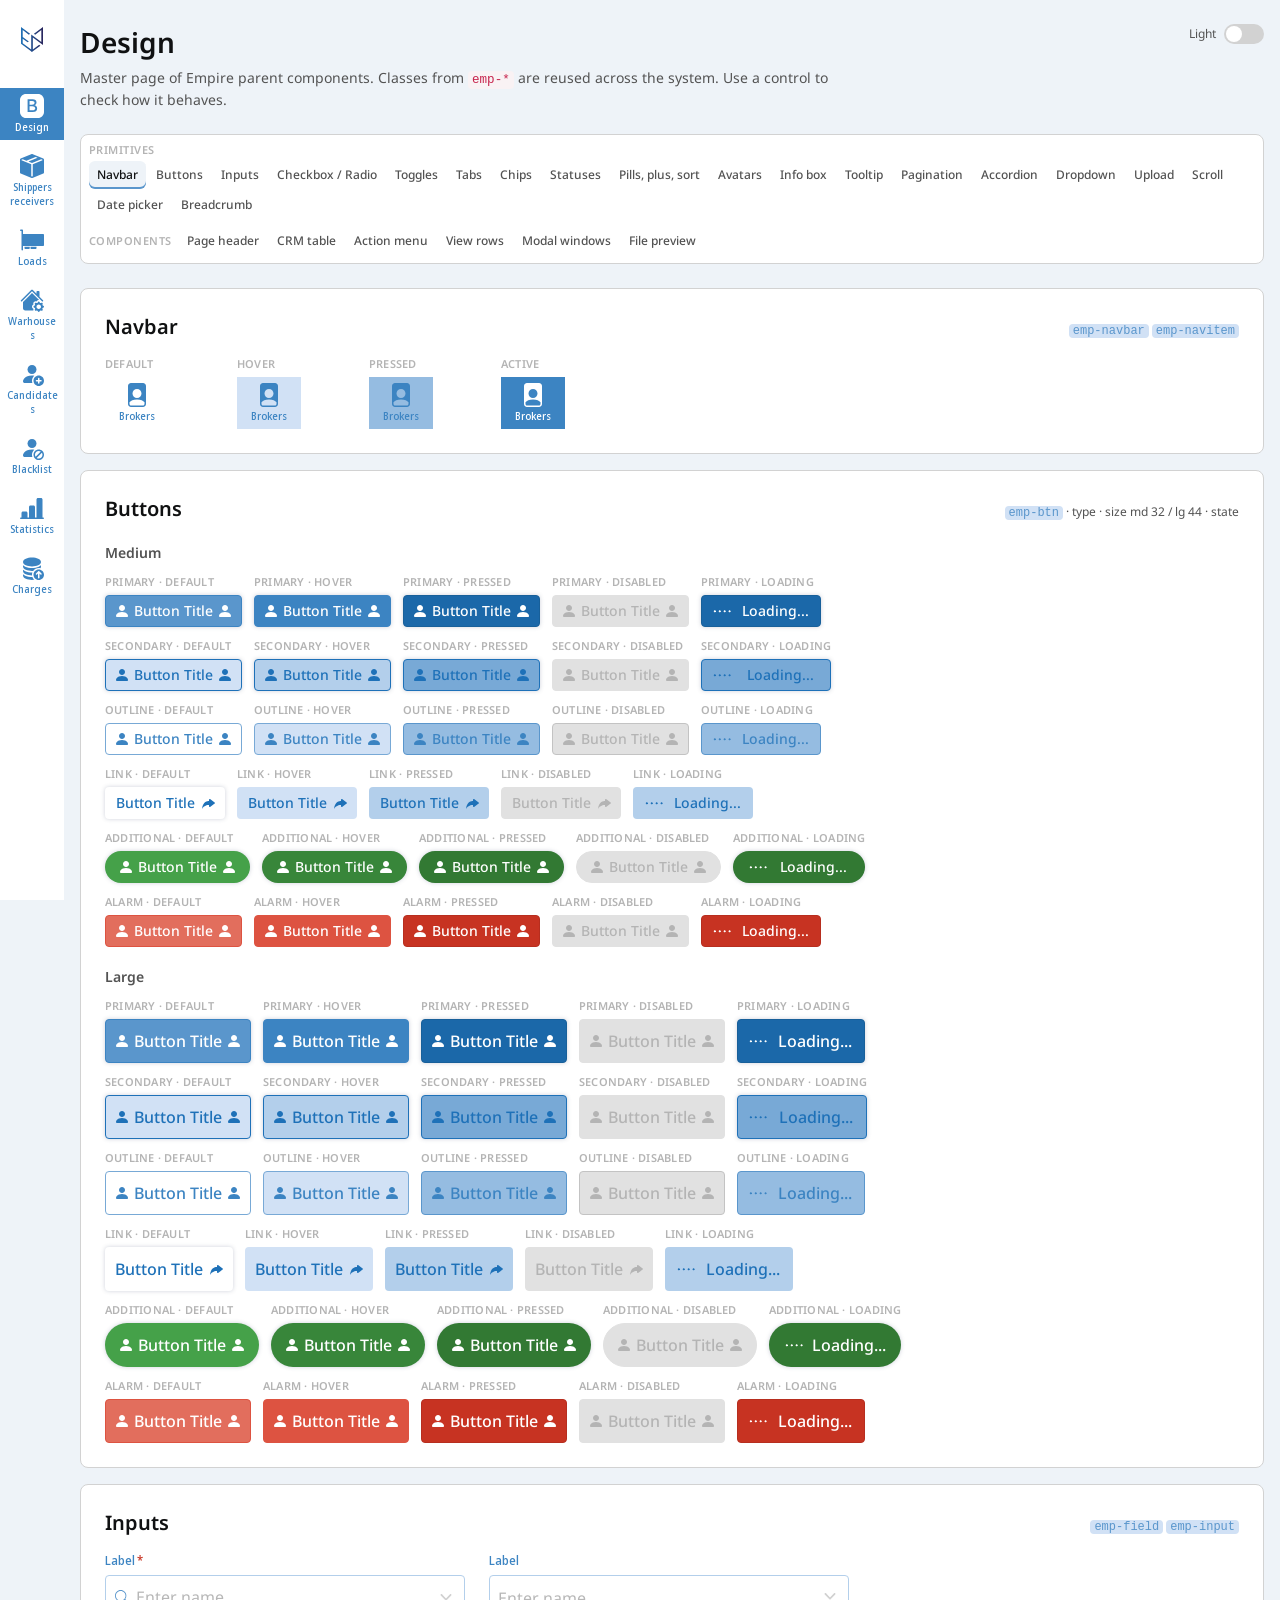
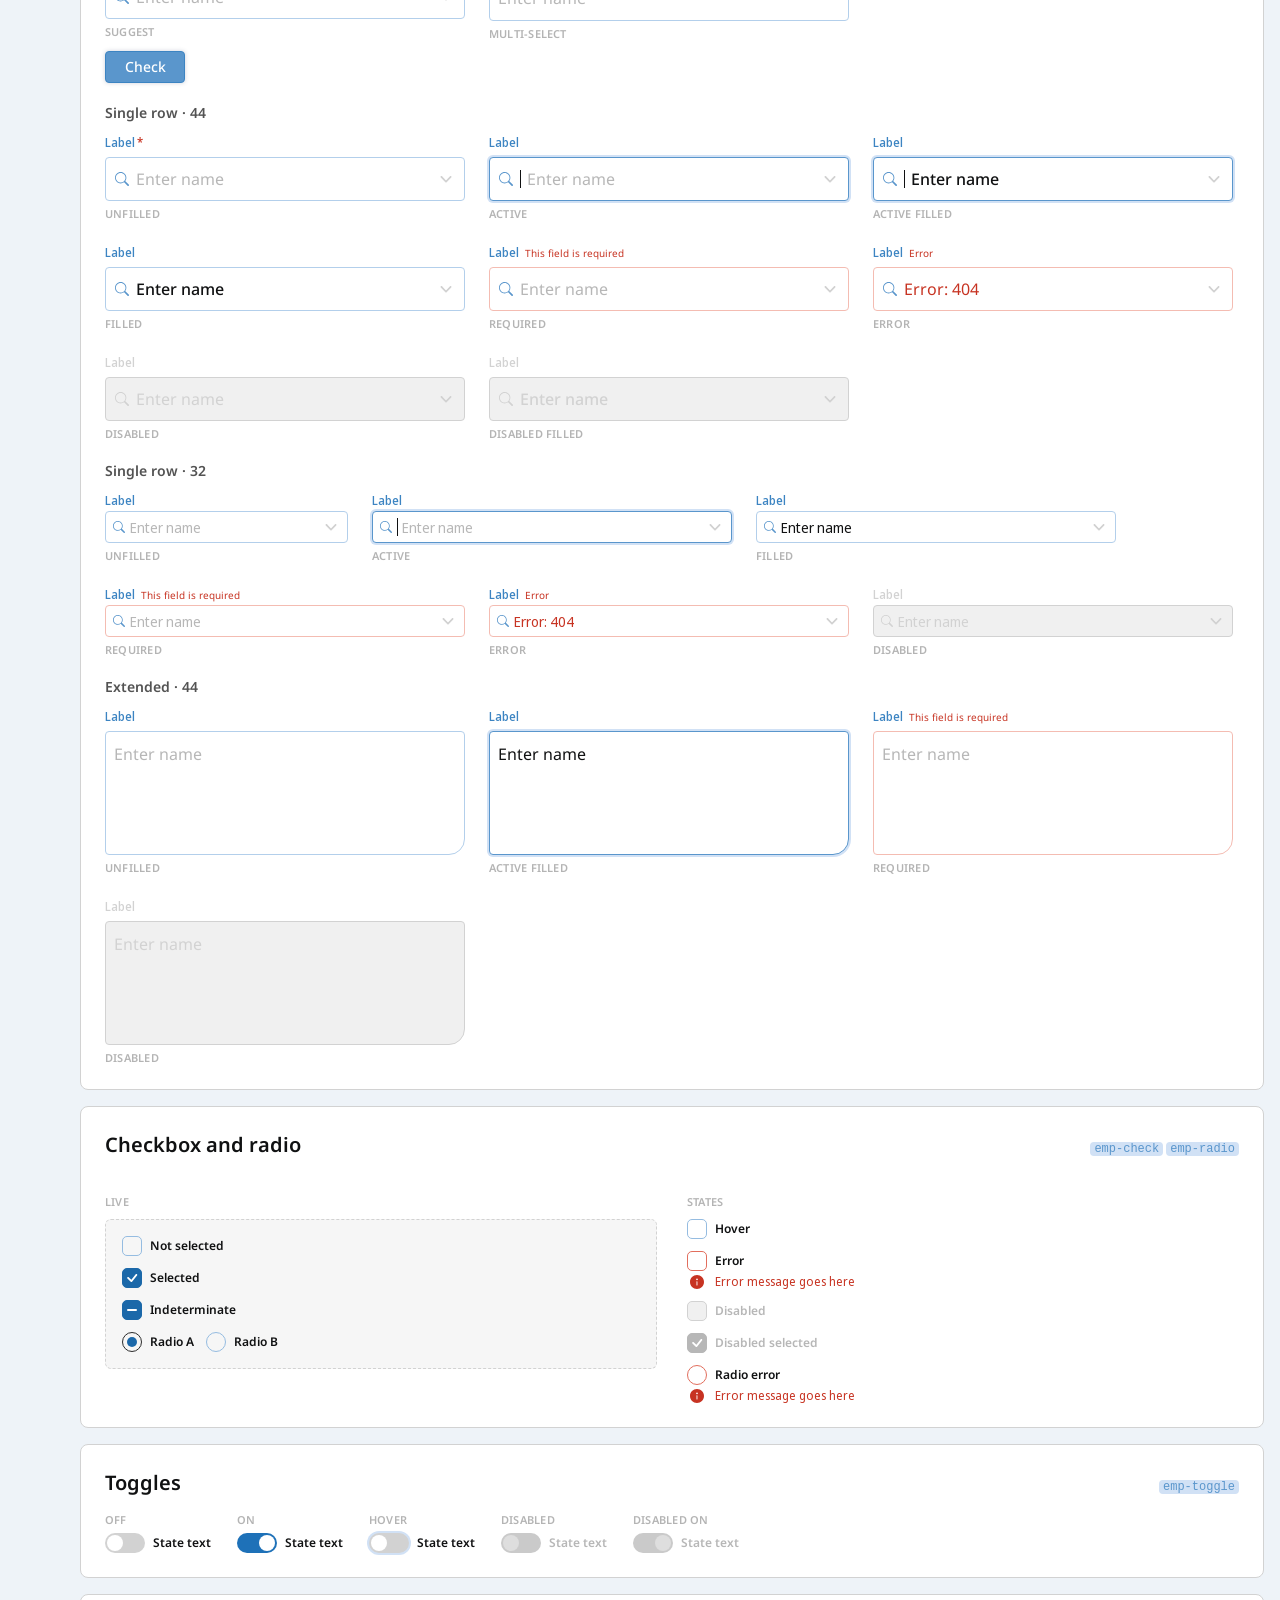
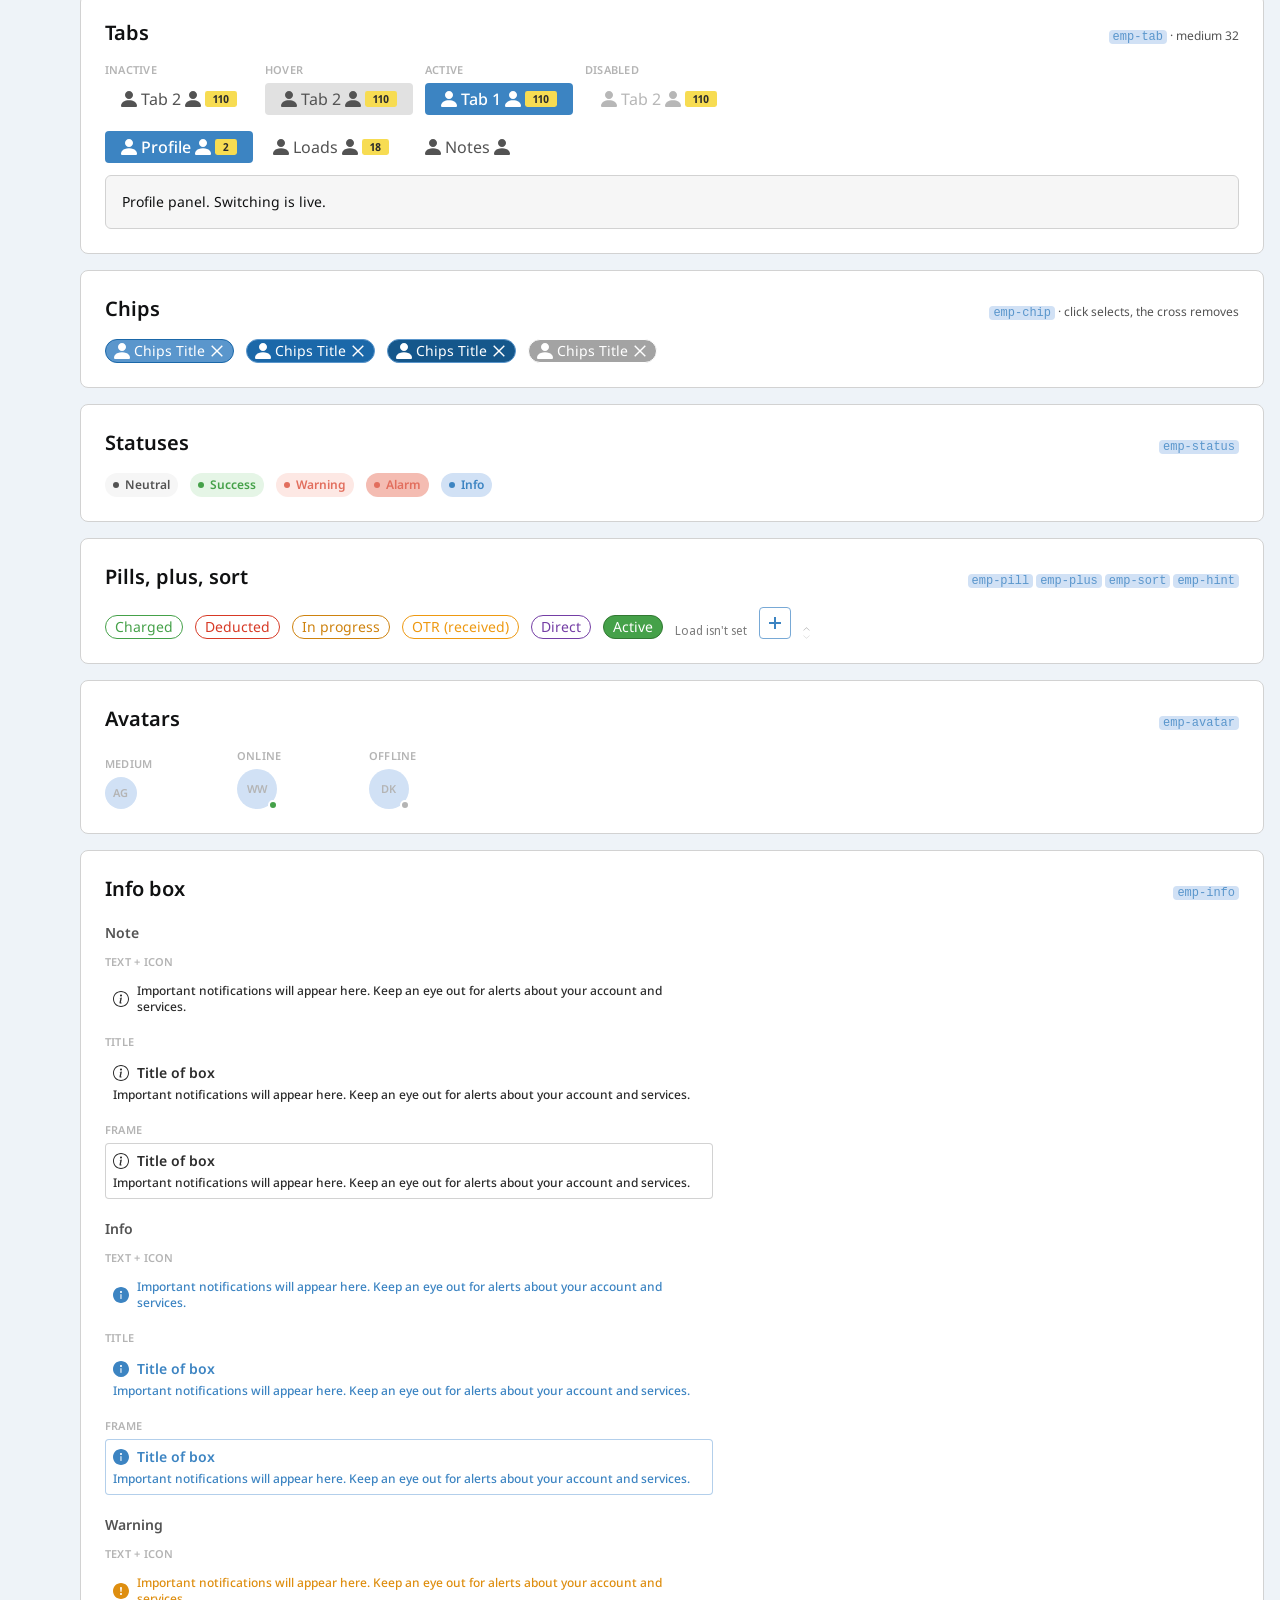
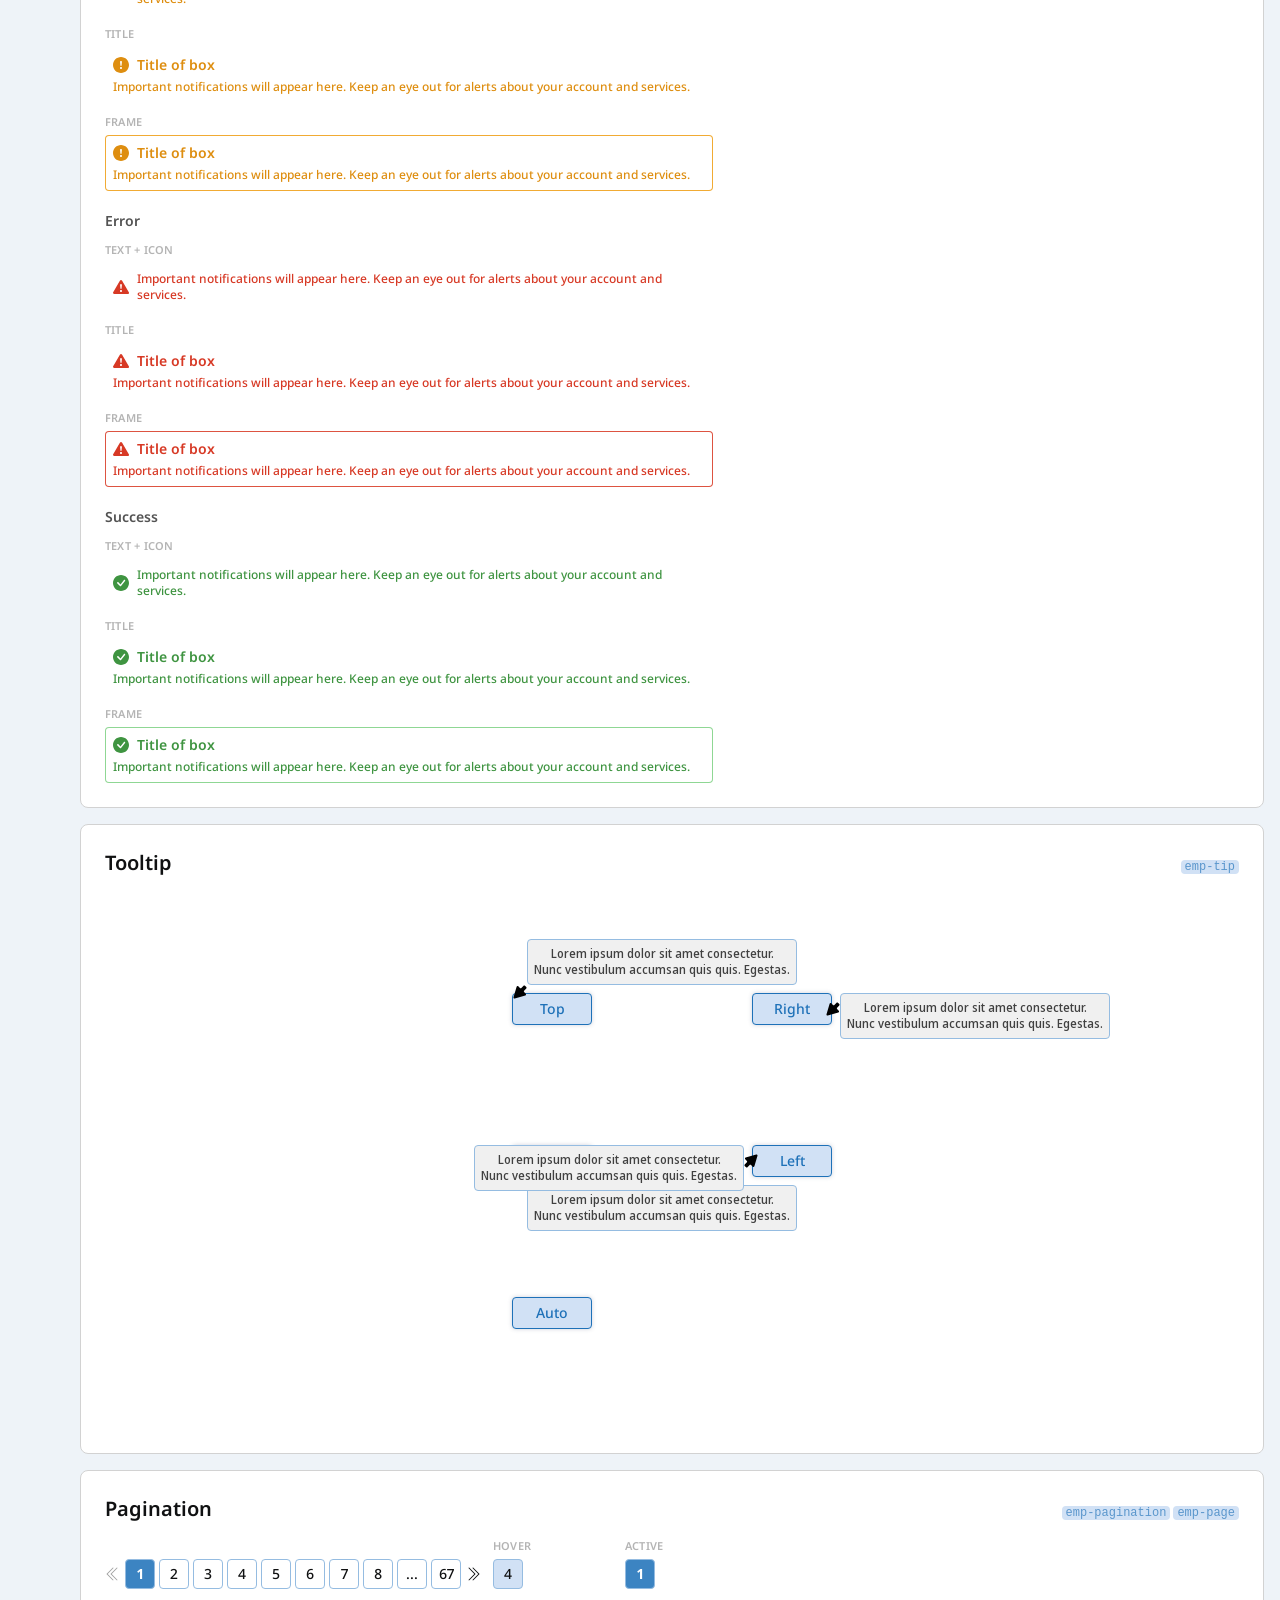
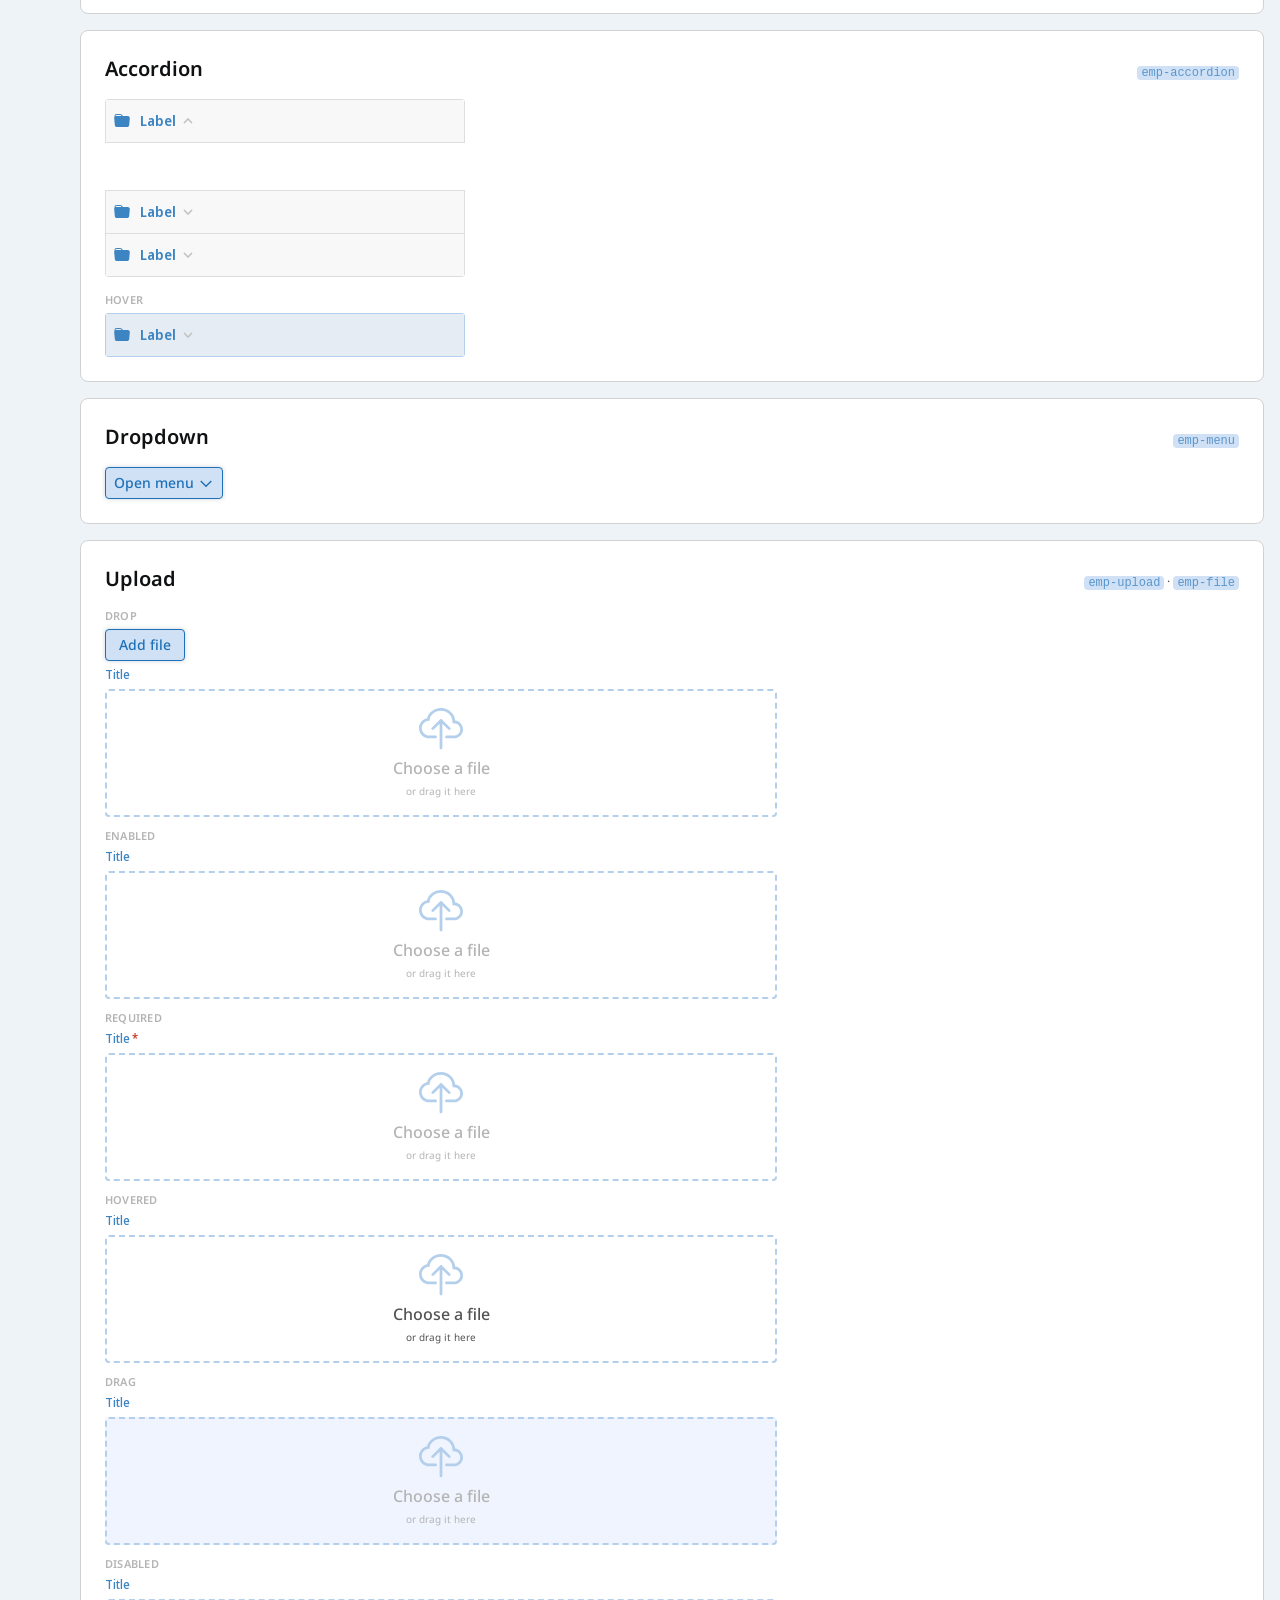
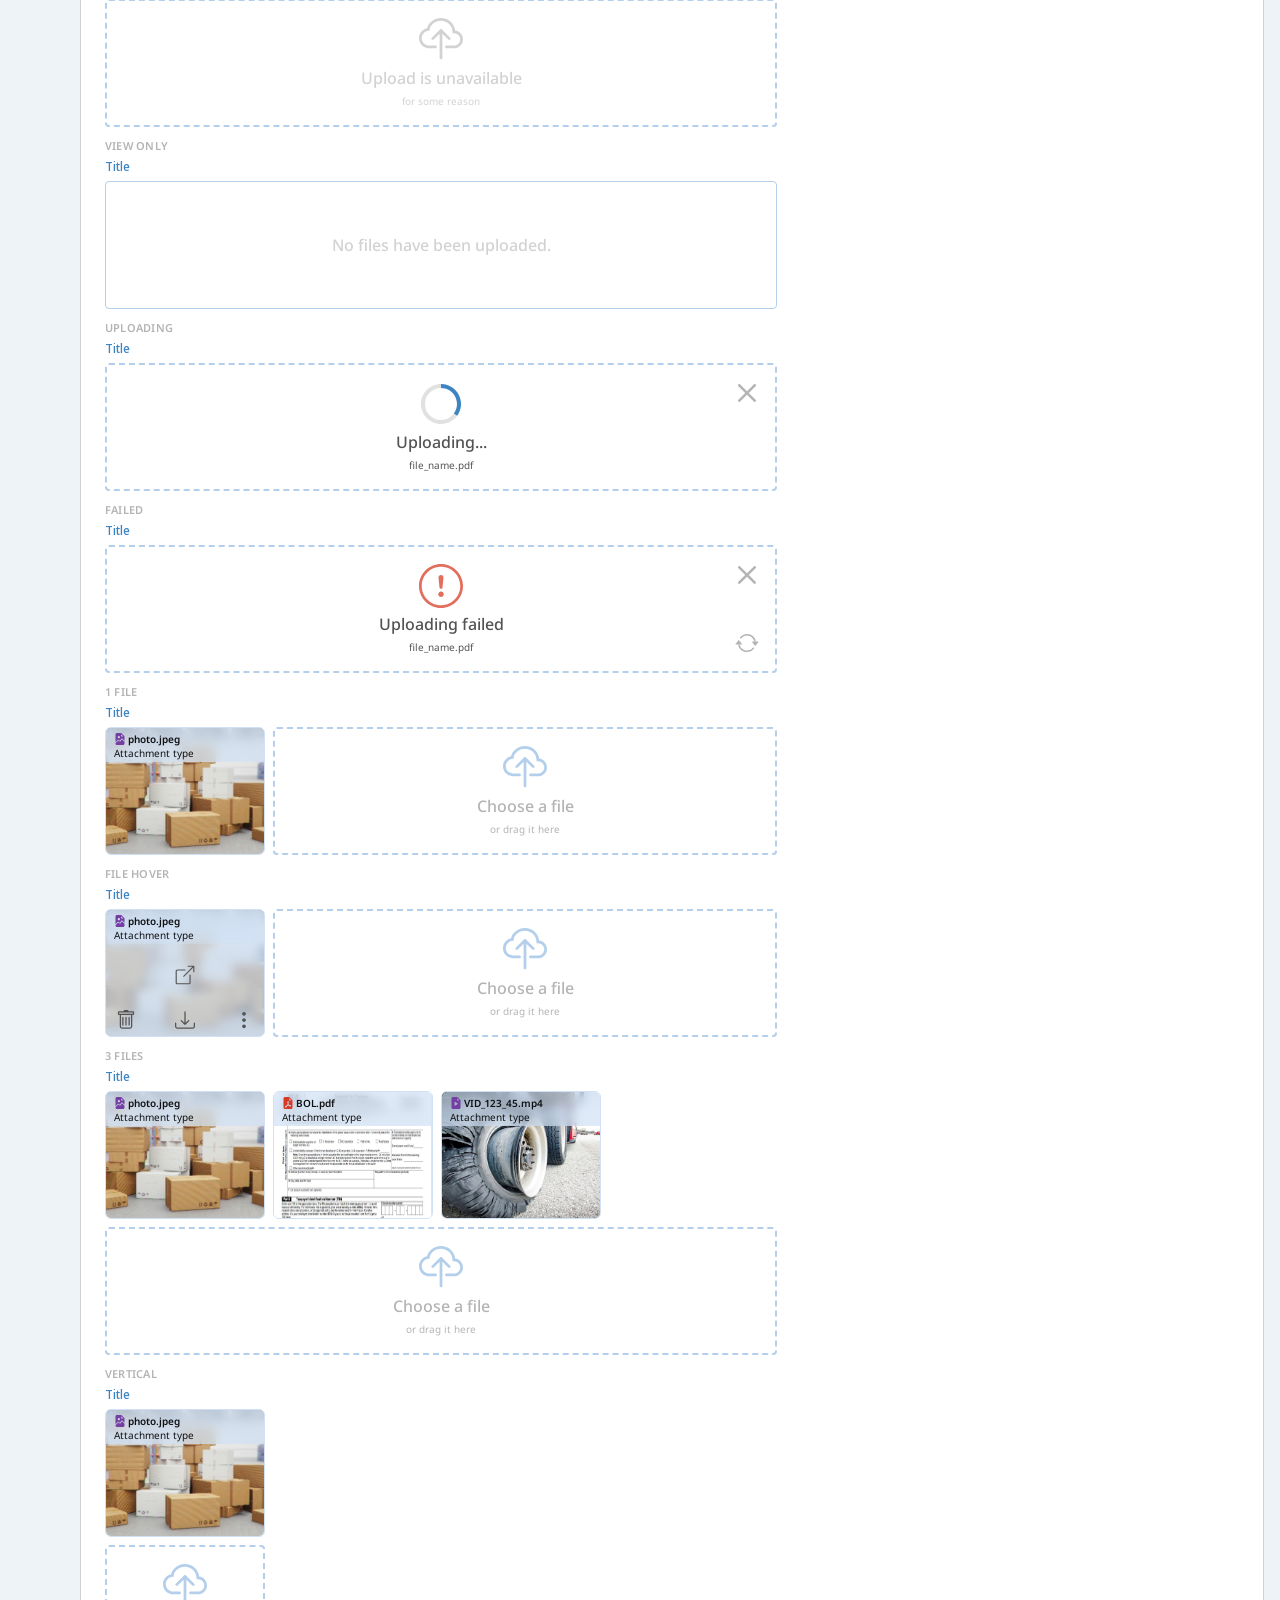
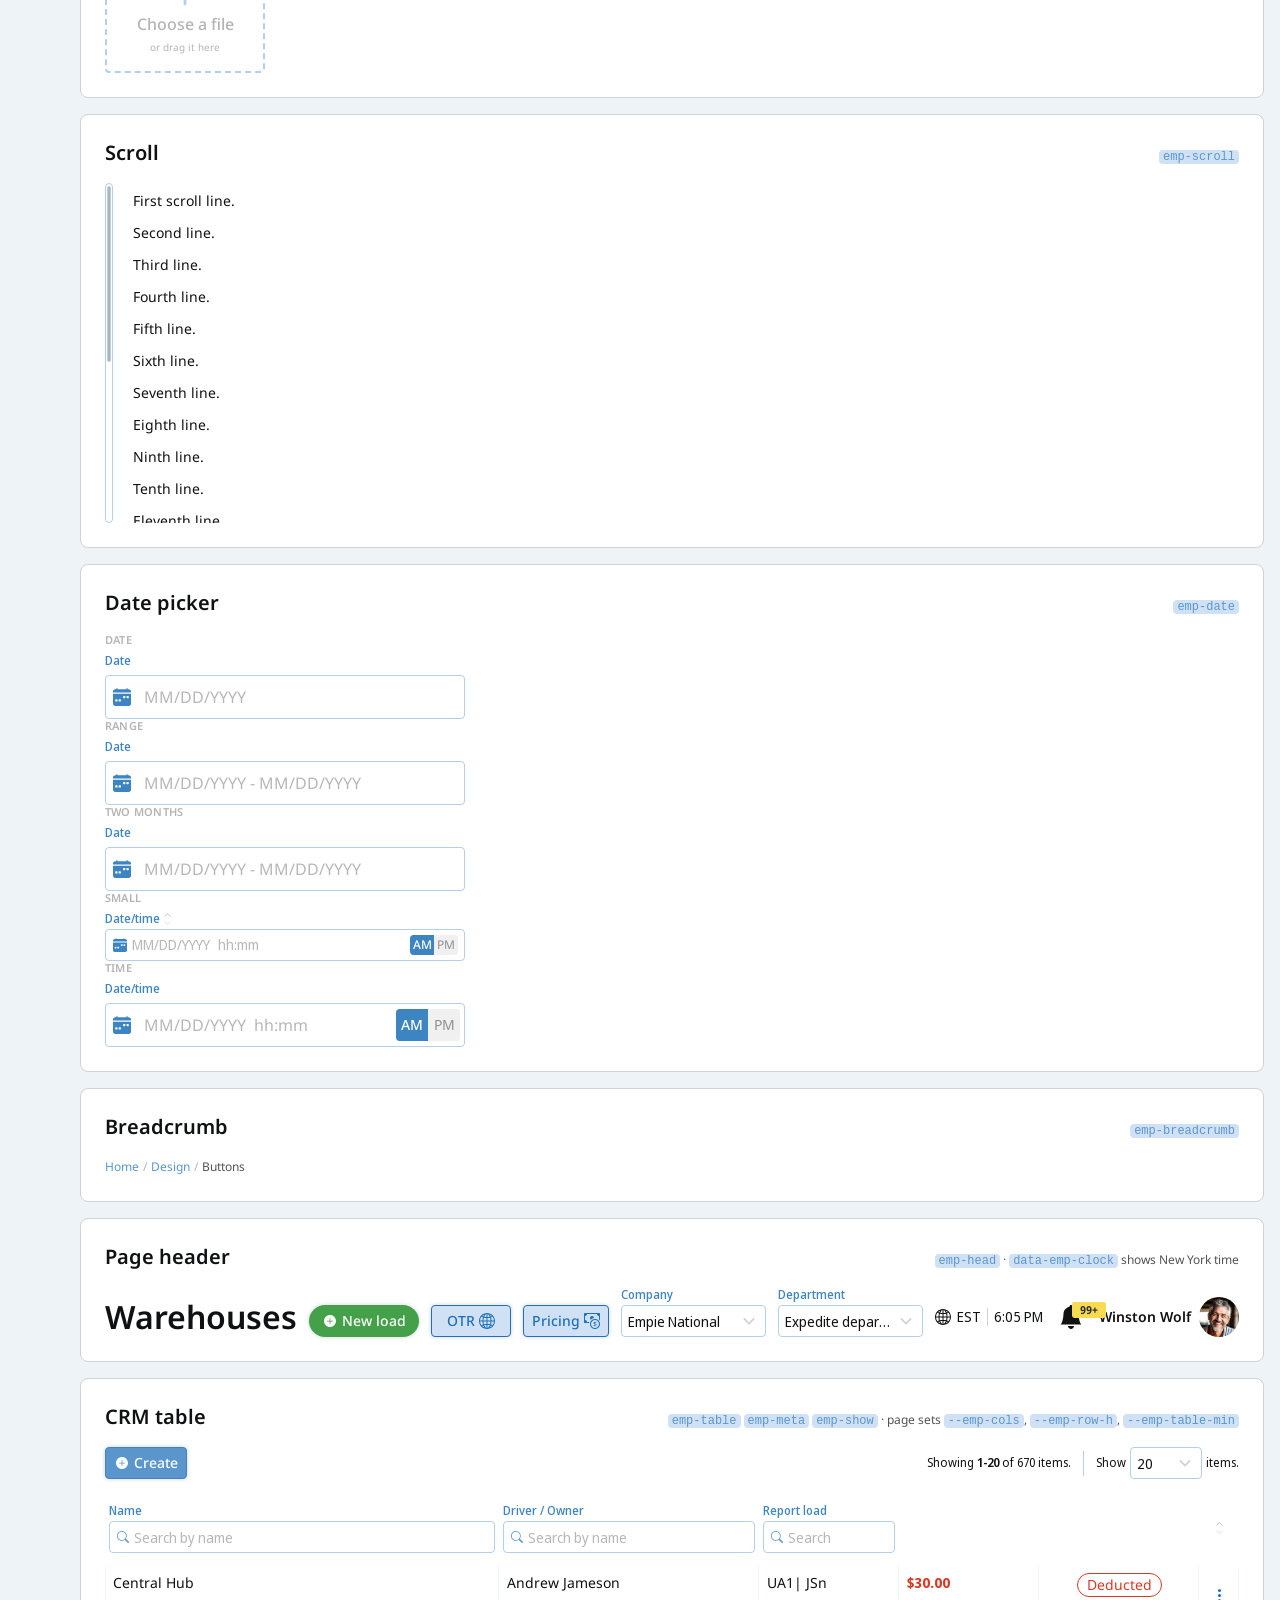
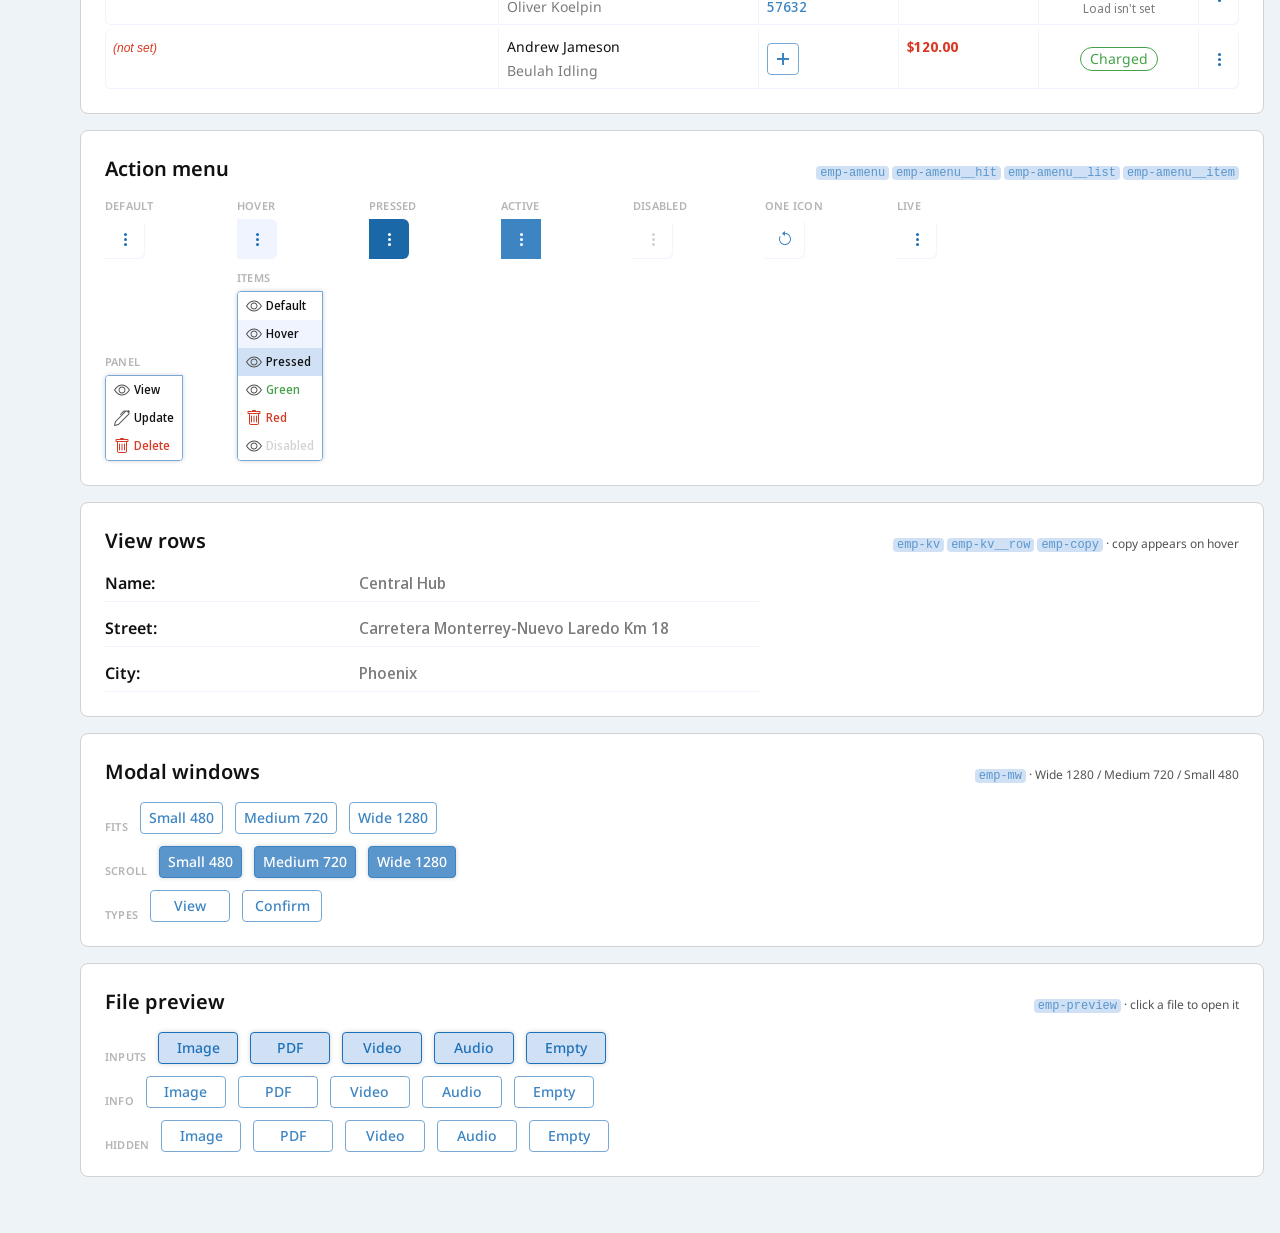
==== commit d43e13c7: "Add the Candidates and Loads screens on the shared CRM components. Row hover stays off the action me" ====
--- a/index.html
+++ b/index.html
@@ -8,7 +8,7 @@
     <link rel="preconnect" href="https://fonts.gstatic.com" crossorigin>
     <link href="https://fonts.googleapis.com/css2?family=Noto+Sans+Display:wght@400;500;600&family=Noto+Sans:wdth,wght@87.5,700;100,400;100,500;100,600;100,700&display=swap" rel="stylesheet">
     <link rel="stylesheet" href="https://cdn.jsdelivr.net/npm/bootstrap@3.4.1/dist/css/bootstrap.min.css">
-    <link rel="stylesheet" href="css/empire.css?v=ds3">
+    <link rel="stylesheet" href="css/empire.css?v=ds4">
     <link rel="stylesheet" href="css/header.css?v=ds2">
     <link rel="stylesheet" href="css/toast.css?v=t2">
     <link rel="stylesheet" href="css/design.css?v=ds2">
@@ -314,7 +314,7 @@
                 </span>
                 <span class="emp-navitem__label">Shippers receivers</span>
             </a>
-            <a hidden class="emp-navitem" href="#">
+            <a class="emp-navitem" href="loads.html">
                 <span class="emp-navitem__icon">
                     <svg class="emp-navitem__glyph" viewBox="0 0 24 24"><use href="#nav-loads"></use></svg>
                 </span>
@@ -344,7 +344,7 @@
                 </span>
                 <span class="emp-navitem__label">Users</span>
             </a>
-            <a hidden class="emp-navitem" href="#">
+            <a class="emp-navitem" href="candidates.html">
                 <span class="emp-navitem__icon">
                     <svg class="emp-navitem__glyph" viewBox="0 0 24 24"><use href="#nav-candidates"></use></svg>
                 </span>
@@ -870,6 +870,8 @@
                         <span class="emp-pill emp-pill--success">Charged</span>
                         <span class="emp-pill emp-pill--alarm">Deducted</span>
                         <span class="emp-pill emp-pill--warning">In progress</span>
+                        <span class="emp-pill emp-pill--otr">OTR (received)</span>
+                        <span class="emp-pill emp-pill--direct">Direct</span>
                         <span class="emp-pill emp-pill--fill">Active</span>
                         <span class="emp-hint">Load isn't set</span>
                         <button class="emp-plus" type="button" aria-label="Add"><svg class="emp-icon" viewBox="0 0 16 16" aria-hidden="true"><use href="#i-plus"></use></svg></button>
--- a/css/empire.css
+++ b/css/empire.css
@@ -269,6 +269,8 @@
     --pill-success: #45a149;
     --pill-alarm: #d73925;
     --pill-warning: #ce820e;
+    --pill-otr: #ee9911;
+    --pill-direct: #743ea5;
     --pill-fill-success: #45a149;
     --pill-fill-success-border: #327933;
     --pill-fill-text: #ffffff;
@@ -503,6 +505,8 @@
     --pill-success: #62bc67;
     --pill-alarm: #e26e5d;
     --pill-warning: #f1ab34;
+    --pill-otr: #f1ab34;
+    --pill-direct: #ae8bcc;
     --pill-fill-success: #45a149;
     --pill-fill-success-border: #327933;
     --pill-fill-text: #ffffff;
@@ -1881,7 +1885,7 @@
     border-top-left-radius: var(--x3);
     border-bottom-left-radius: var(--x3);
 }
-.emp-table__row:hover > :where(:not(.emp-amenu)) { background: var(--surface-muted); }
+.emp-table__row:hover:not(:has(.emp-amenu:hover)) > :where(:not(.emp-amenu)) { background: var(--surface-muted); }
 .emp-table__row > .emp-table__cell {
     display: flex;
     flex-direction: column;
@@ -2021,6 +2025,8 @@
 .emp-pill--success { color: var(--pill-success); }
 .emp-pill--alarm { color: var(--pill-alarm); }
 .emp-pill--warning { color: var(--pill-warning); }
+.emp-pill--otr { color: var(--pill-otr); }
+.emp-pill--direct { color: var(--pill-direct); }
 .emp-pill--fill { border-color: var(--pill-fill-success-border); background: var(--pill-fill-success); color: var(--pill-fill-text); }
 
 .emp-plus {
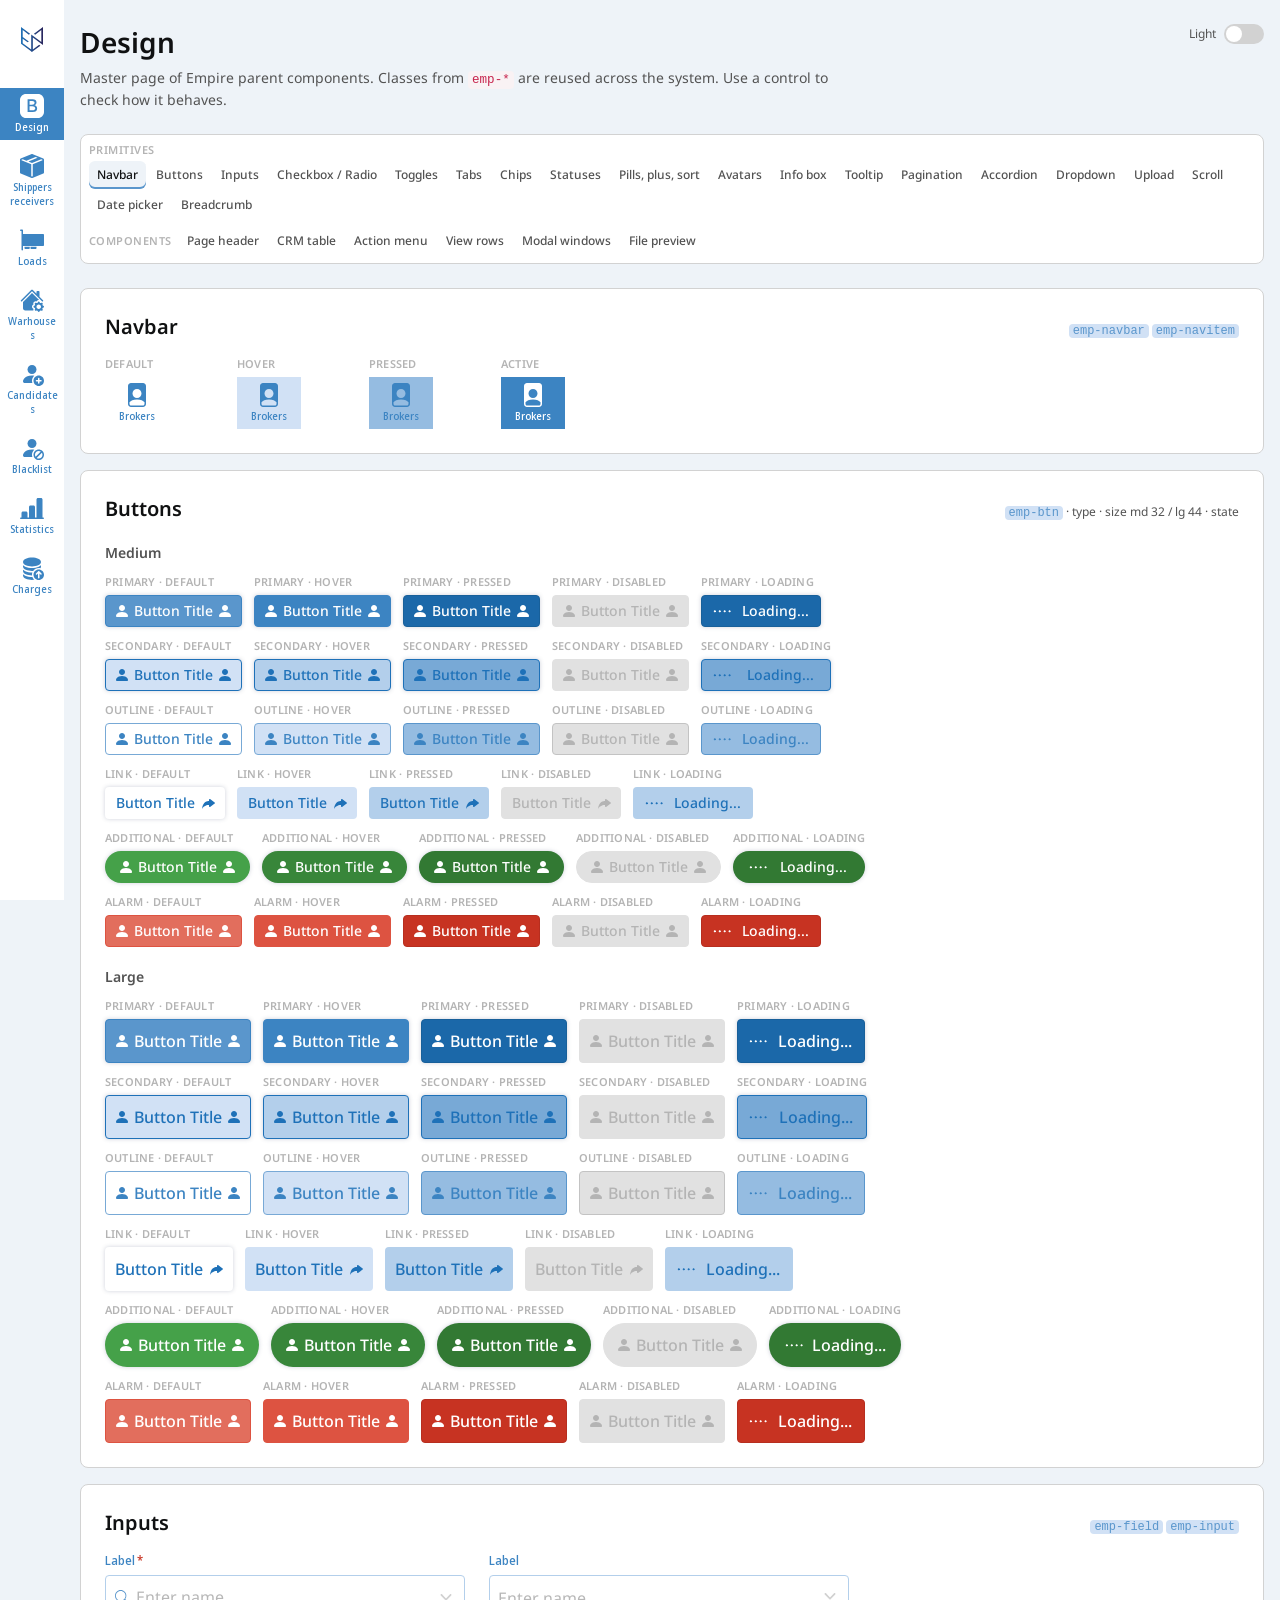
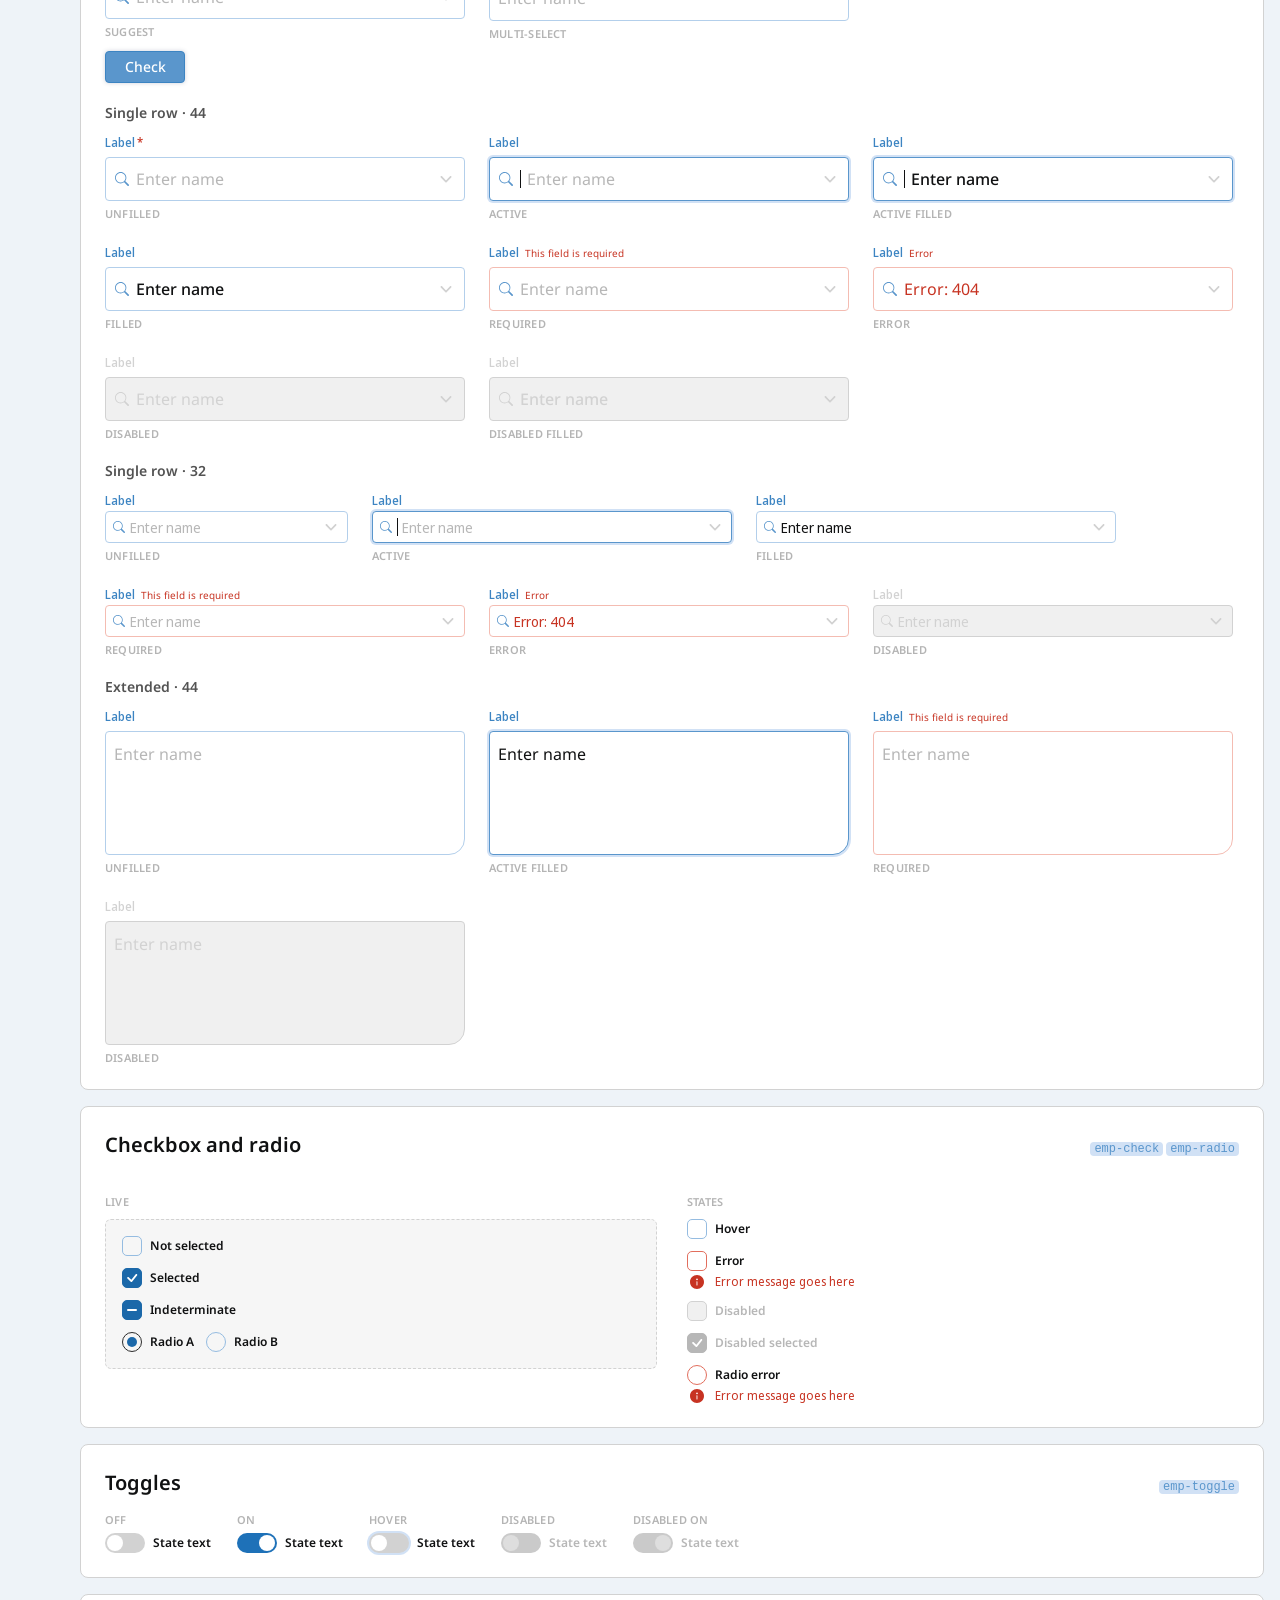
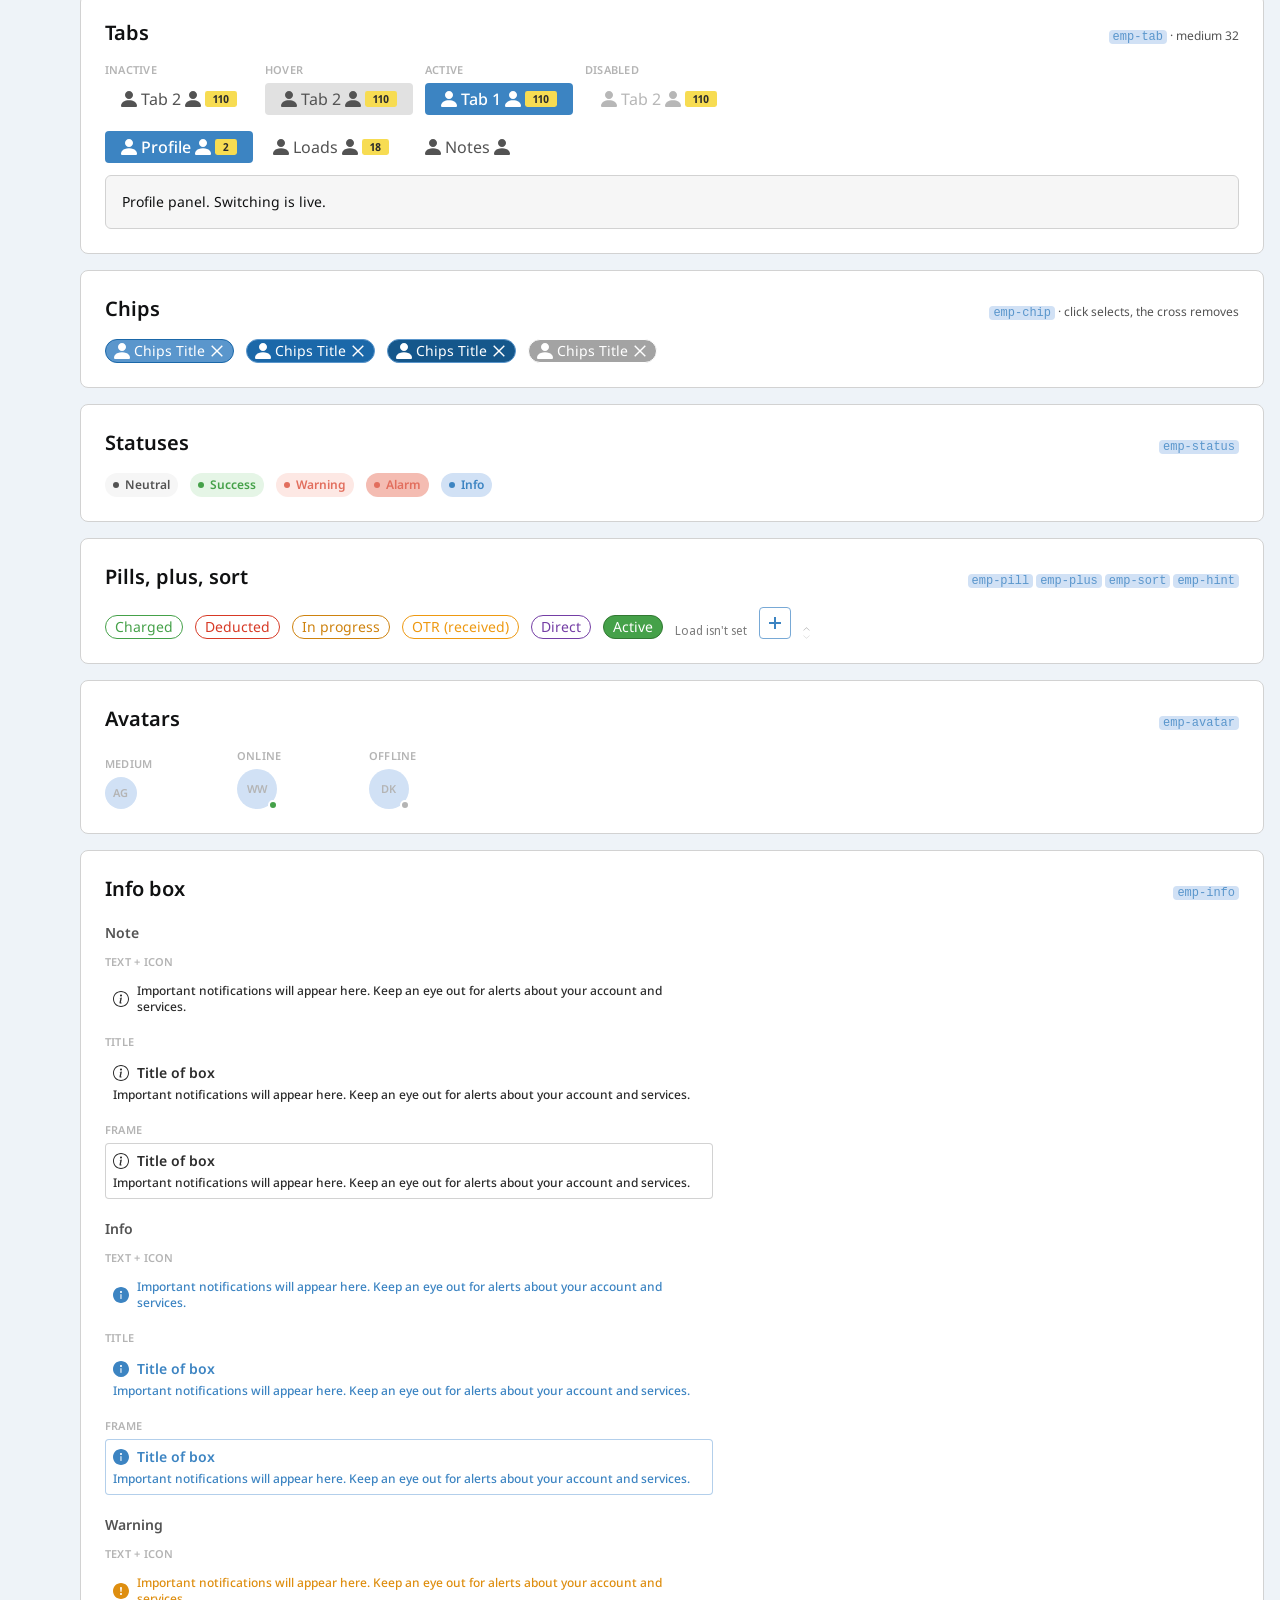
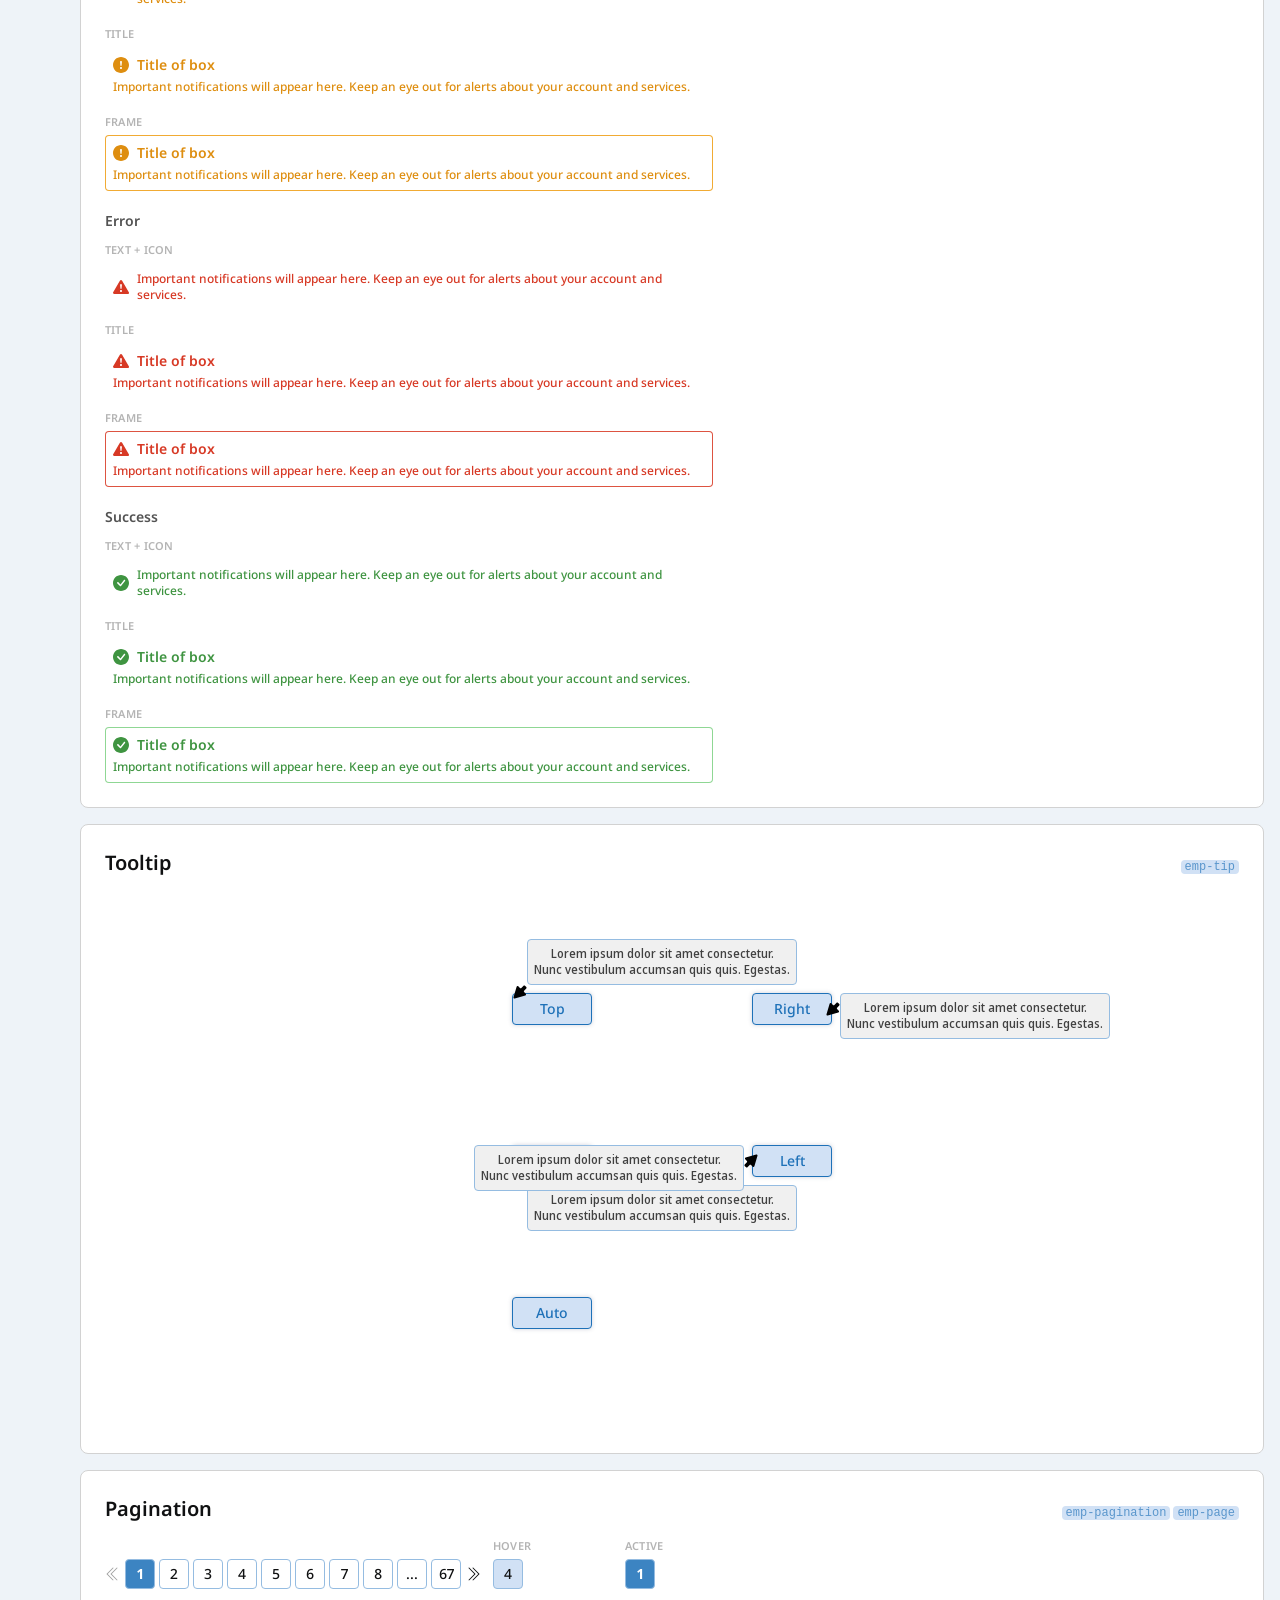
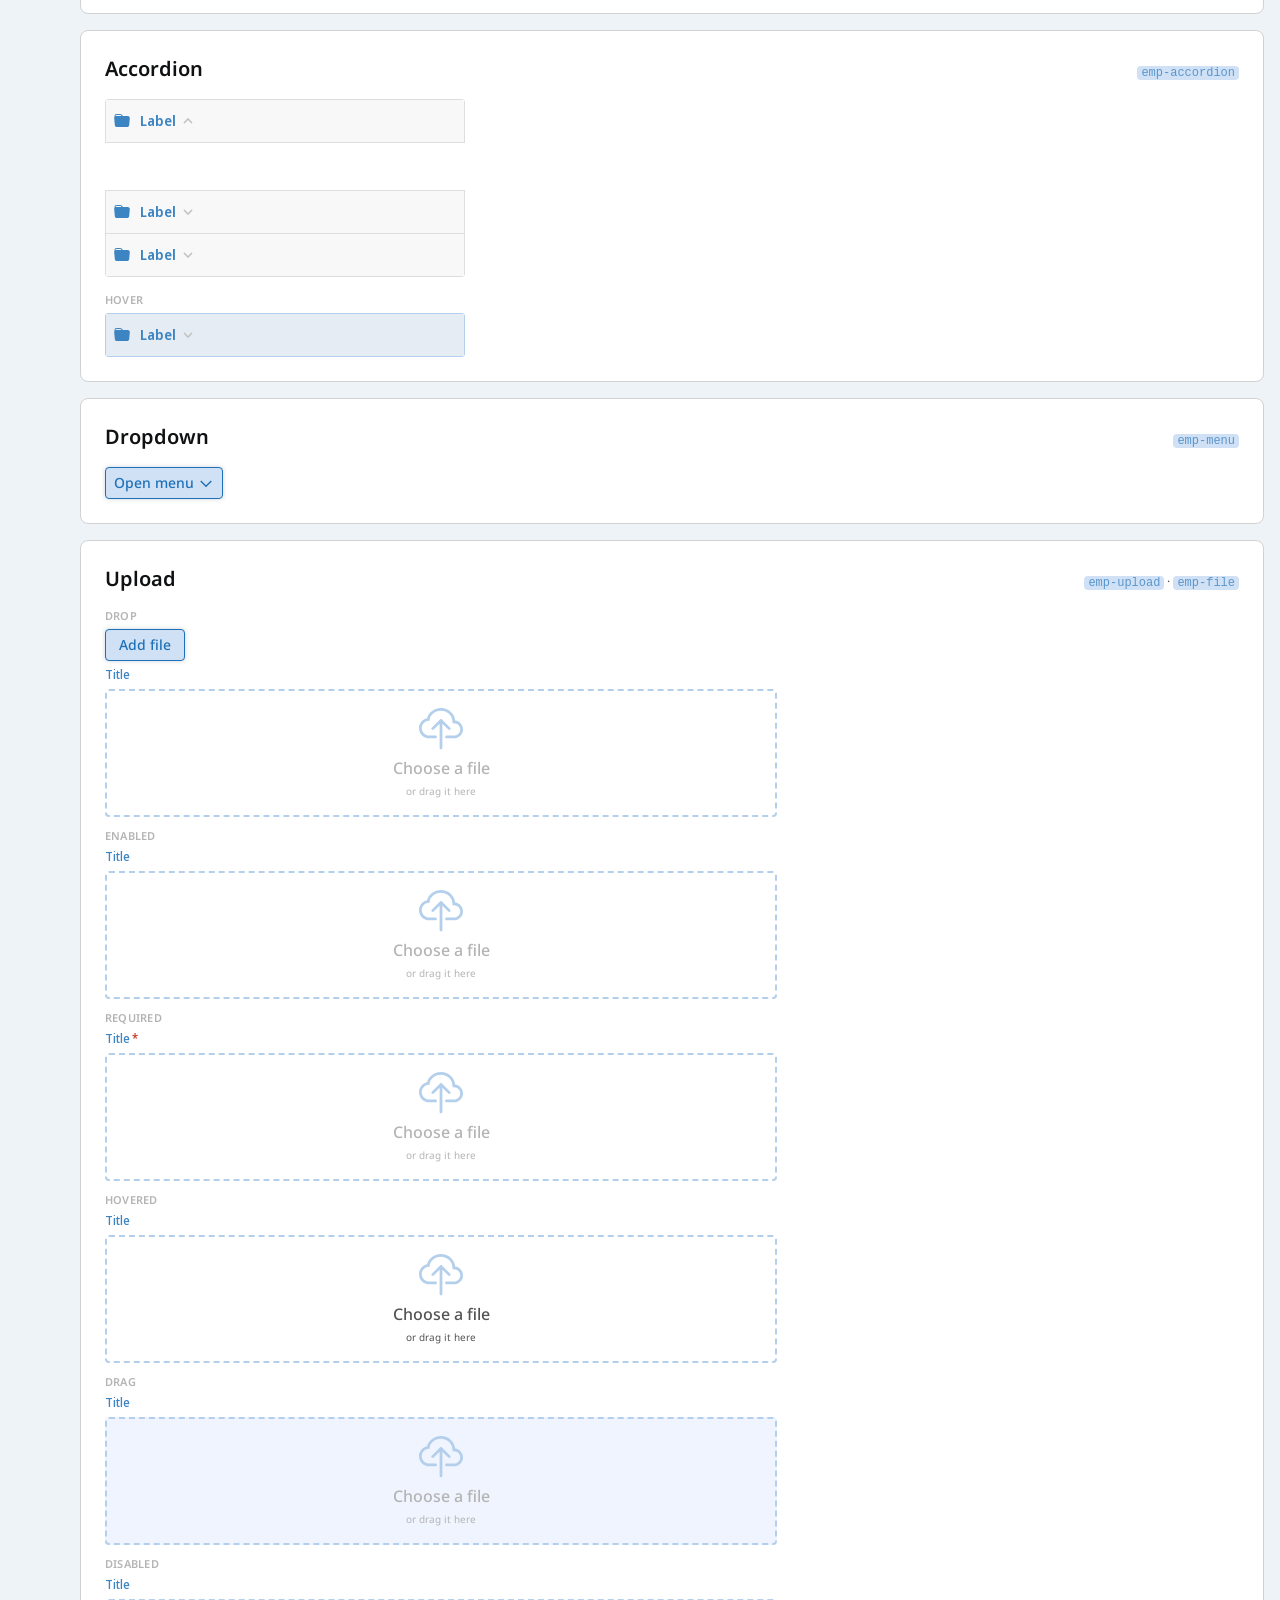
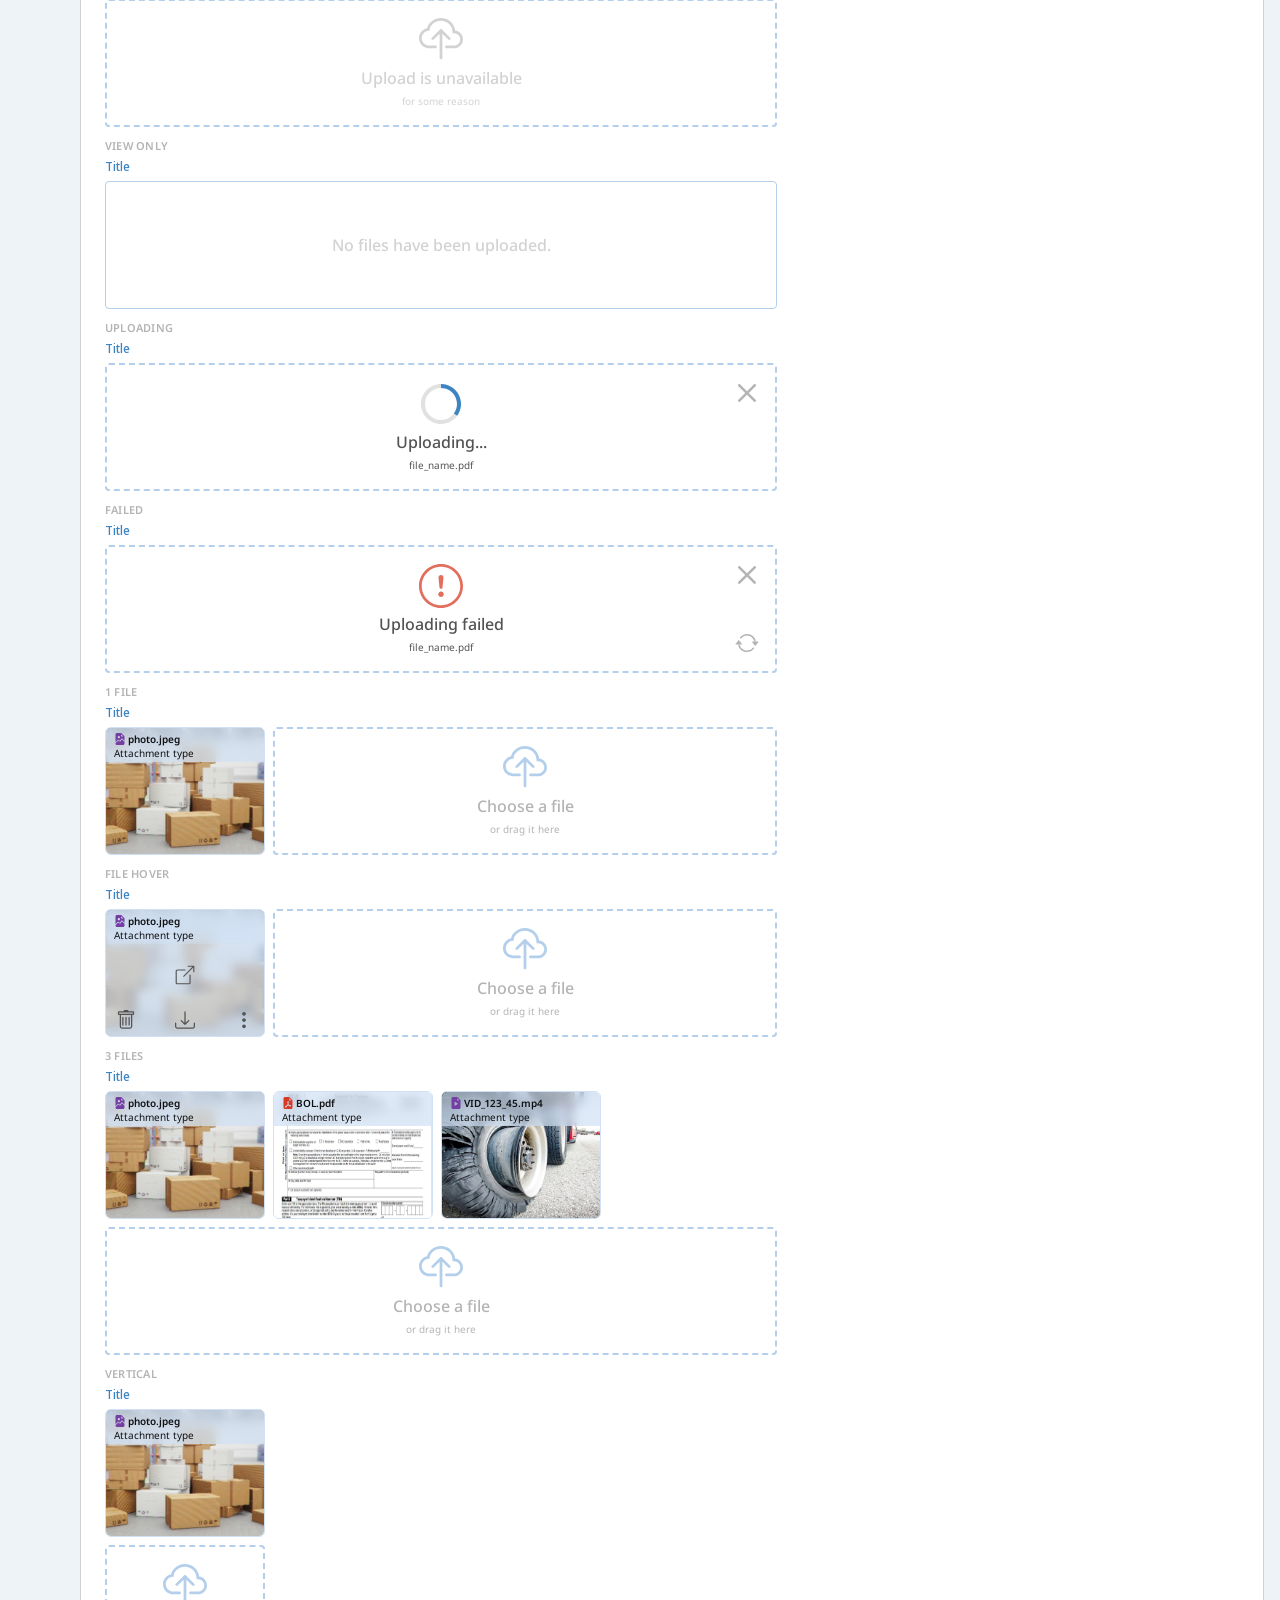
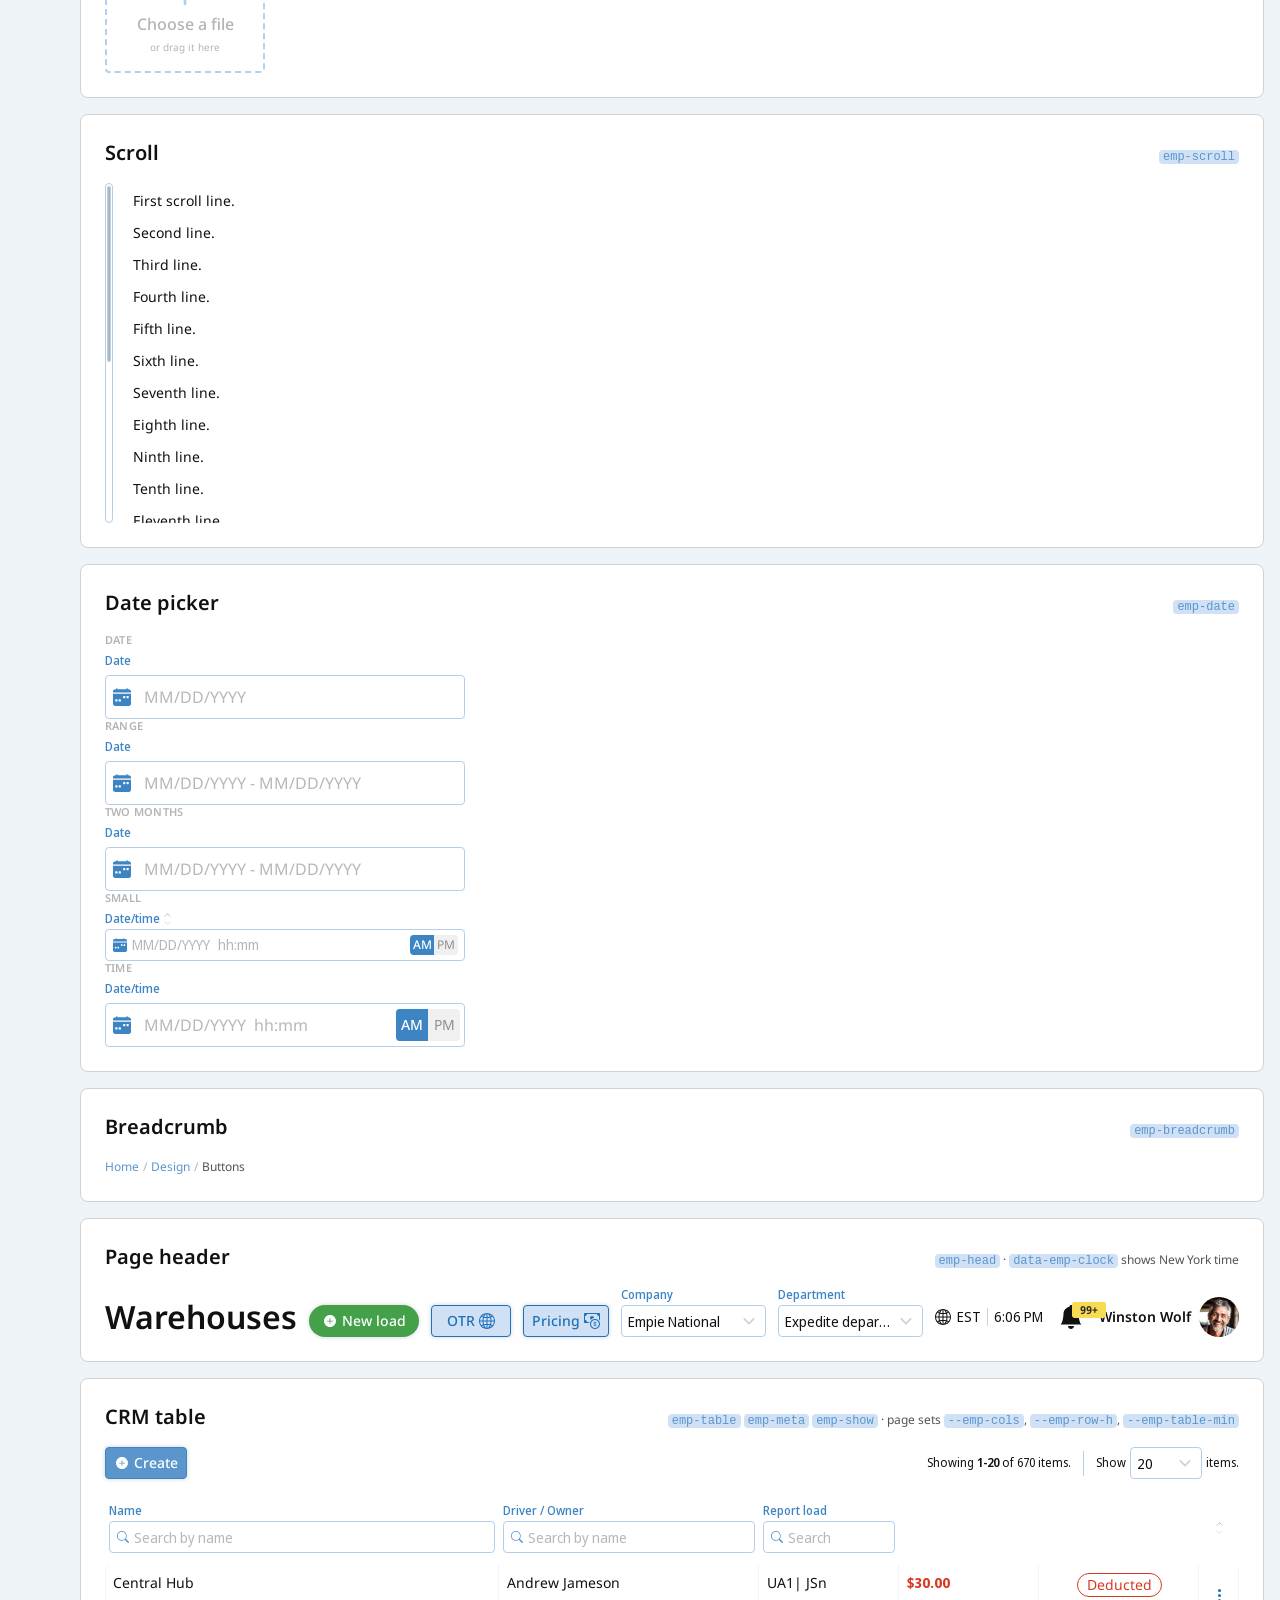
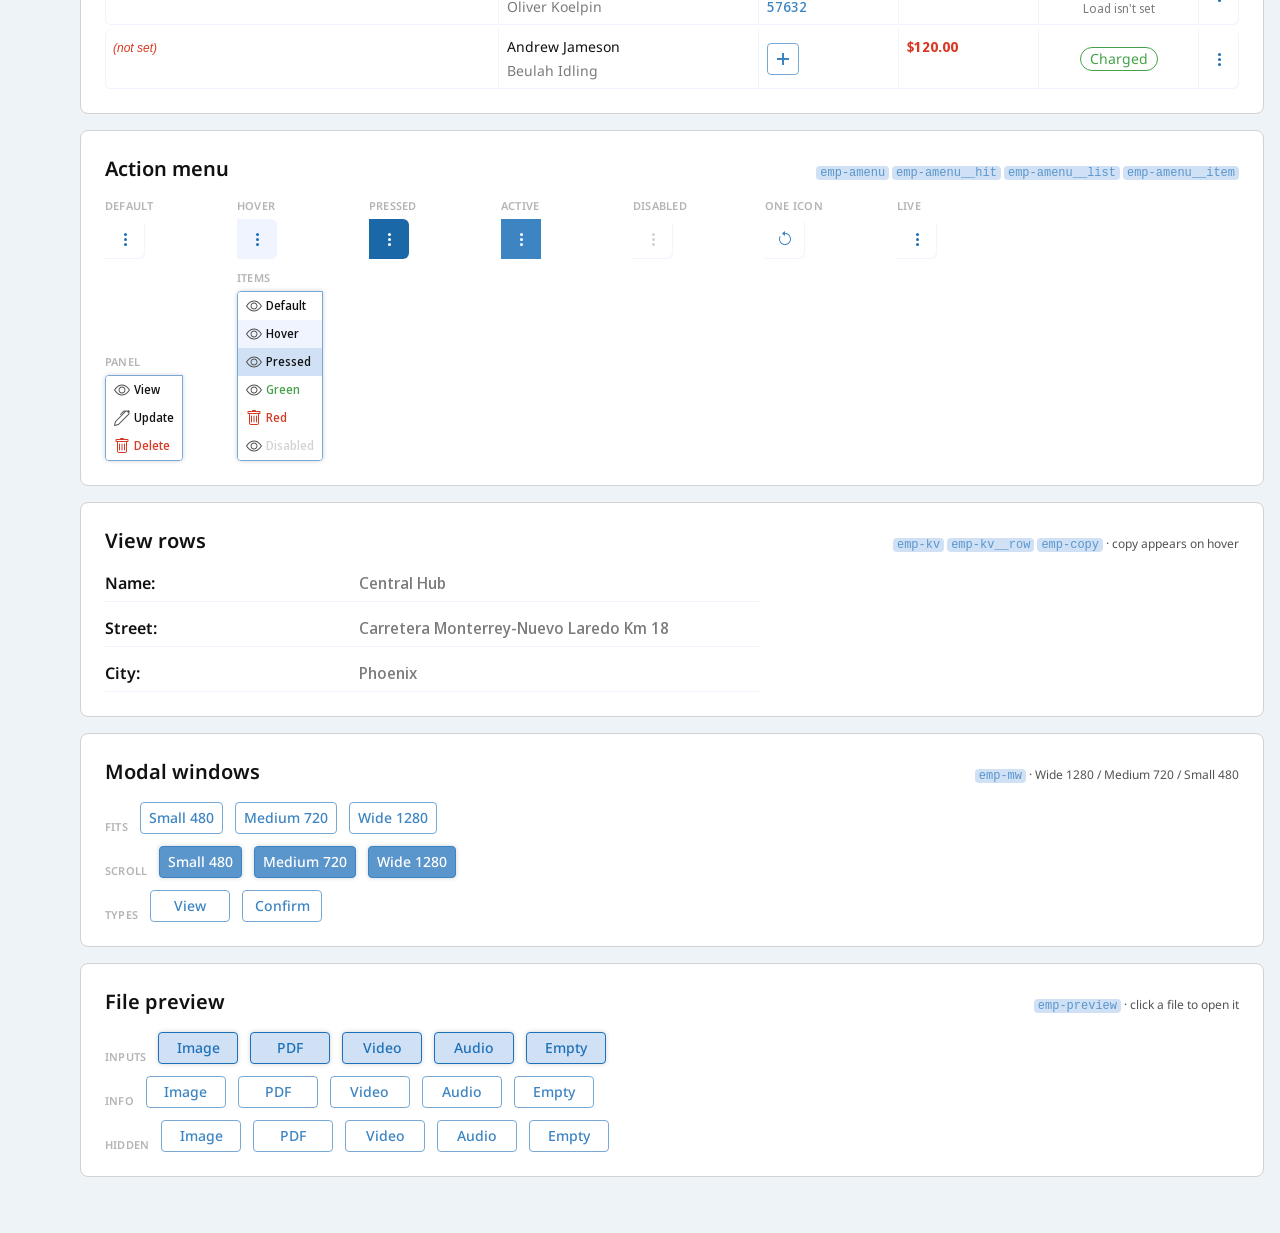
==== commit 7bd06e0e: "Open OTR Brokers from the header and show the result for any six-digit MC. Co-authored-by: Cursor <c" ====
--- a/index.html
+++ b/index.html
@@ -8,7 +8,7 @@
     <link rel="preconnect" href="https://fonts.gstatic.com" crossorigin>
     <link href="https://fonts.googleapis.com/css2?family=Noto+Sans+Display:wght@400;500;600&family=Noto+Sans:wdth,wght@87.5,700;100,400;100,500;100,600;100,700&display=swap" rel="stylesheet">
     <link rel="stylesheet" href="https://cdn.jsdelivr.net/npm/bootstrap@3.4.1/dist/css/bootstrap.min.css">
-    <link rel="stylesheet" href="css/empire.css?v=ds4">
+    <link rel="stylesheet" href="css/empire.css?v=ds7">
     <link rel="stylesheet" href="css/header.css?v=ds2">
     <link rel="stylesheet" href="css/toast.css?v=t2">
     <link rel="stylesheet" href="css/design.css?v=ds2">
@@ -1257,6 +1257,12 @@
                                                 <span class="emp-file__line"><svg class="emp-file__type" viewBox="0 0 12 12" aria-hidden="true"><use href="#i-file-image"></use></svg><span class="emp-file__name">photo.jpeg</span></span>
                                                 <span class="emp-file__kind">Attachment type</span>
                                             </div>
+                                            <div class="emp-file__mid"><button class="emp-file__act emp-file__act--open" type="button" aria-label="Open"><svg viewBox="0 0 20 20" aria-hidden="true"><use href="#i-file-open"></use></svg></button></div>
+                                            <div class="emp-file__bot">
+                                                <button class="emp-file__act emp-file__act--delete" type="button" aria-label="Delete"><svg viewBox="0 0 20 20" aria-hidden="true"><use href="#i-trash"></use></svg></button>
+                                                <button class="emp-file__act" type="button" aria-label="Download"><svg viewBox="0 0 20 20" aria-hidden="true"><use href="#i-download"></use></svg></button>
+                                                <button class="emp-file__act" type="button" aria-label="More"><svg viewBox="0 0 20 20" aria-hidden="true"><use href="#i-dots"></use></svg></button>
+                                            </div>
                                         </div>
                                     </article>
                                     <article class="emp-file emp-file--pdf">
@@ -1266,6 +1272,12 @@
                                                 <span class="emp-file__line"><svg class="emp-file__type" viewBox="0 0 12 12" aria-hidden="true"><use href="#i-file-pdf"></use></svg><span class="emp-file__name">BOL.pdf</span></span>
                                                 <span class="emp-file__kind">Attachment type</span>
                                             </div>
+                                            <div class="emp-file__mid"><button class="emp-file__act emp-file__act--open" type="button" aria-label="Open"><svg viewBox="0 0 20 20" aria-hidden="true"><use href="#i-file-open"></use></svg></button></div>
+                                            <div class="emp-file__bot">
+                                                <button class="emp-file__act emp-file__act--delete" type="button" aria-label="Delete"><svg viewBox="0 0 20 20" aria-hidden="true"><use href="#i-trash"></use></svg></button>
+                                                <button class="emp-file__act" type="button" aria-label="Download"><svg viewBox="0 0 20 20" aria-hidden="true"><use href="#i-download"></use></svg></button>
+                                                <button class="emp-file__act" type="button" aria-label="More"><svg viewBox="0 0 20 20" aria-hidden="true"><use href="#i-dots"></use></svg></button>
+                                            </div>
                                         </div>
                                     </article>
                                     <article class="emp-file">
@@ -1274,6 +1286,12 @@
                                             <div class="emp-file__top">
                                                 <span class="emp-file__line"><svg class="emp-file__type" viewBox="0 0 12 12" aria-hidden="true"><use href="#i-file-play"></use></svg><span class="emp-file__name">VID_123_45.mp4</span></span>
                                                 <span class="emp-file__kind">Attachment type</span>
+                                            </div>
+                                            <div class="emp-file__mid"><button class="emp-file__act emp-file__act--open" type="button" aria-label="Open"><svg viewBox="0 0 20 20" aria-hidden="true"><use href="#i-file-open"></use></svg></button></div>
+                                            <div class="emp-file__bot">
+                                                <button class="emp-file__act emp-file__act--delete" type="button" aria-label="Delete"><svg viewBox="0 0 20 20" aria-hidden="true"><use href="#i-trash"></use></svg></button>
+                                                <button class="emp-file__act" type="button" aria-label="Download"><svg viewBox="0 0 20 20" aria-hidden="true"><use href="#i-download"></use></svg></button>
+                                                <button class="emp-file__act" type="button" aria-label="More"><svg viewBox="0 0 20 20" aria-hidden="true"><use href="#i-dots"></use></svg></button>
                                             </div>
                                         </div>
                                     </article>
@@ -1300,6 +1318,12 @@
                                             <div class="emp-file__top">
                                                 <span class="emp-file__line"><svg class="emp-file__type" viewBox="0 0 12 12" aria-hidden="true"><use href="#i-file-image"></use></svg><span class="emp-file__name">photo.jpeg</span></span>
                                                 <span class="emp-file__kind">Attachment type</span>
+                                            </div>
+                                            <div class="emp-file__mid"><button class="emp-file__act emp-file__act--open" type="button" aria-label="Open"><svg viewBox="0 0 20 20" aria-hidden="true"><use href="#i-file-open"></use></svg></button></div>
+                                            <div class="emp-file__bot">
+                                                <button class="emp-file__act emp-file__act--delete" type="button" aria-label="Delete"><svg viewBox="0 0 20 20" aria-hidden="true"><use href="#i-trash"></use></svg></button>
+                                                <button class="emp-file__act" type="button" aria-label="Download"><svg viewBox="0 0 20 20" aria-hidden="true"><use href="#i-download"></use></svg></button>
+                                                <button class="emp-file__act" type="button" aria-label="More"><svg viewBox="0 0 20 20" aria-hidden="true"><use href="#i-dots"></use></svg></button>
                                             </div>
                                         </div>
                                     </article>
@@ -1717,7 +1741,7 @@
         </div>
     </div>
     <script src="js/toast.js?v=t2"></script>
-    <script src="js/empire.js?v=ds3"></script>
+    <script src="js/empire.js?v=ds4"></script>
     <script>
         (function () {
             var types = ["primary", "secondary", "outline", "link", "additional", "alarm"];
--- a/css/empire.css
+++ b/css/empire.css
@@ -691,6 +691,9 @@
     box-shadow: none;
 }
 
+.emp-btn:hover,
+.emp-btn:focus,
+.emp-btn:active { text-decoration: none; }
 .emp-btn:focus { outline: none; }
 .emp-btn:focus-visible { box-shadow: 0 0 0 2px var(--primary-soft); }
 
@@ -2280,7 +2283,8 @@
     padding-right: 8px;
 }
 .emp-preview[data-media="empty"] .emp-preview__list { overflow: hidden; }
-button.emp-file { padding: 0; font: inherit; color: inherit; text-align: left; cursor: pointer; }
+button.emp-file,
+.emp-preview .emp-file { padding: 0; font: inherit; color: inherit; text-align: left; cursor: pointer; }
 .emp-preview .emp-file.is-selected { border-color: #1e71b8; box-shadow: 0 0 0 1px #1e71b8; }
 .emp-preview__empty {
     display: flex;
